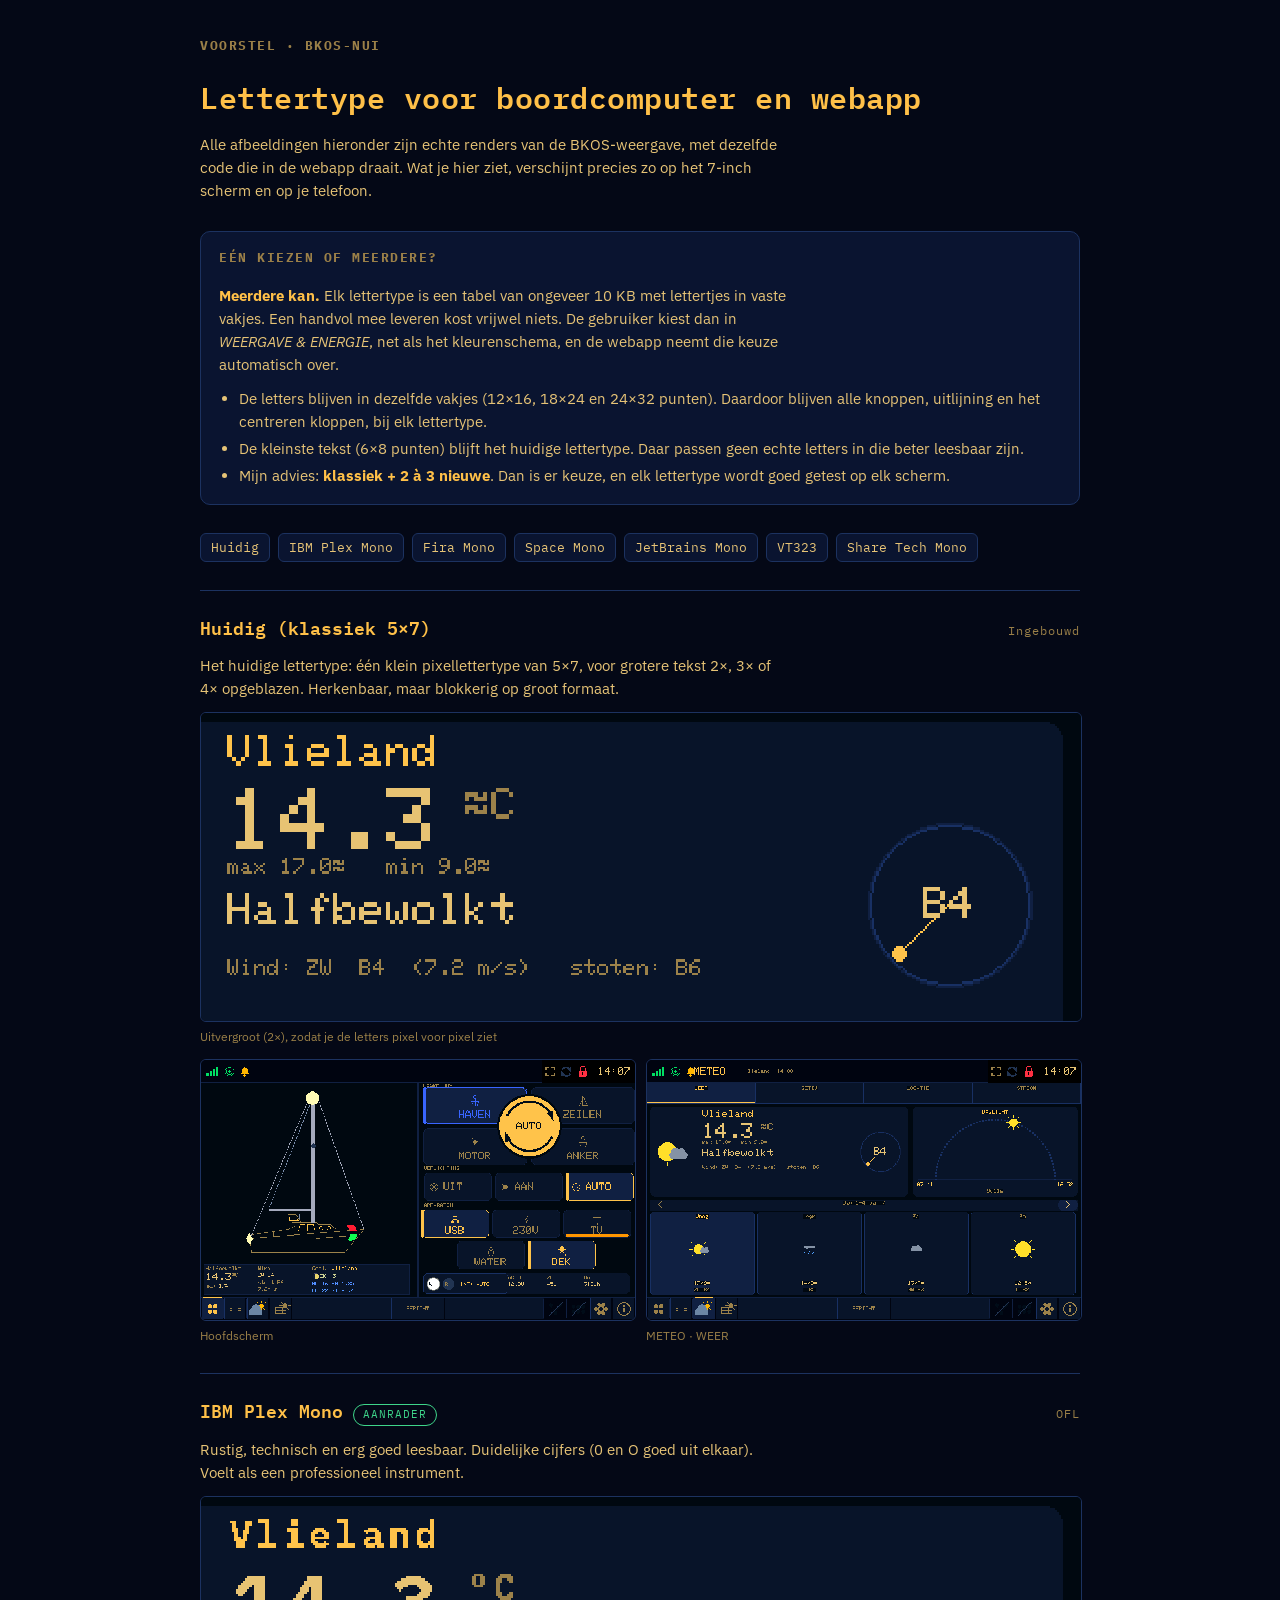
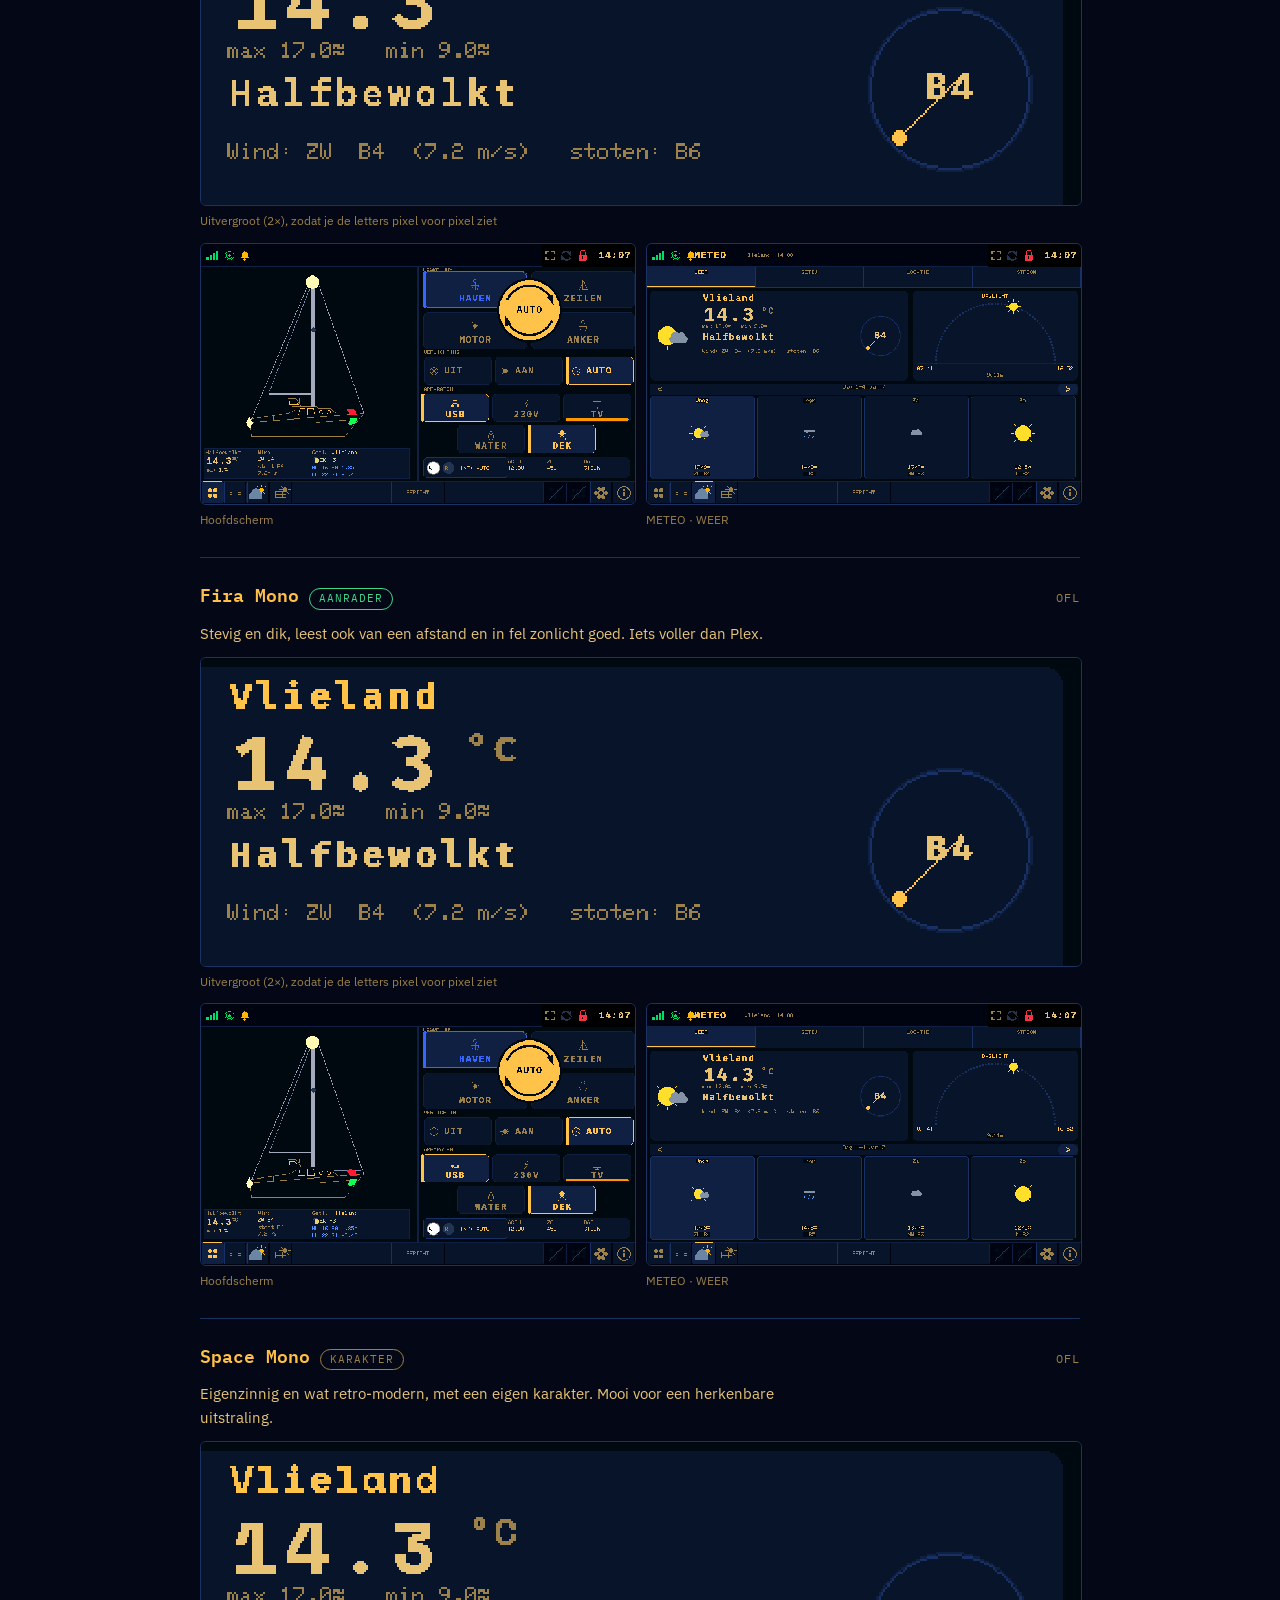
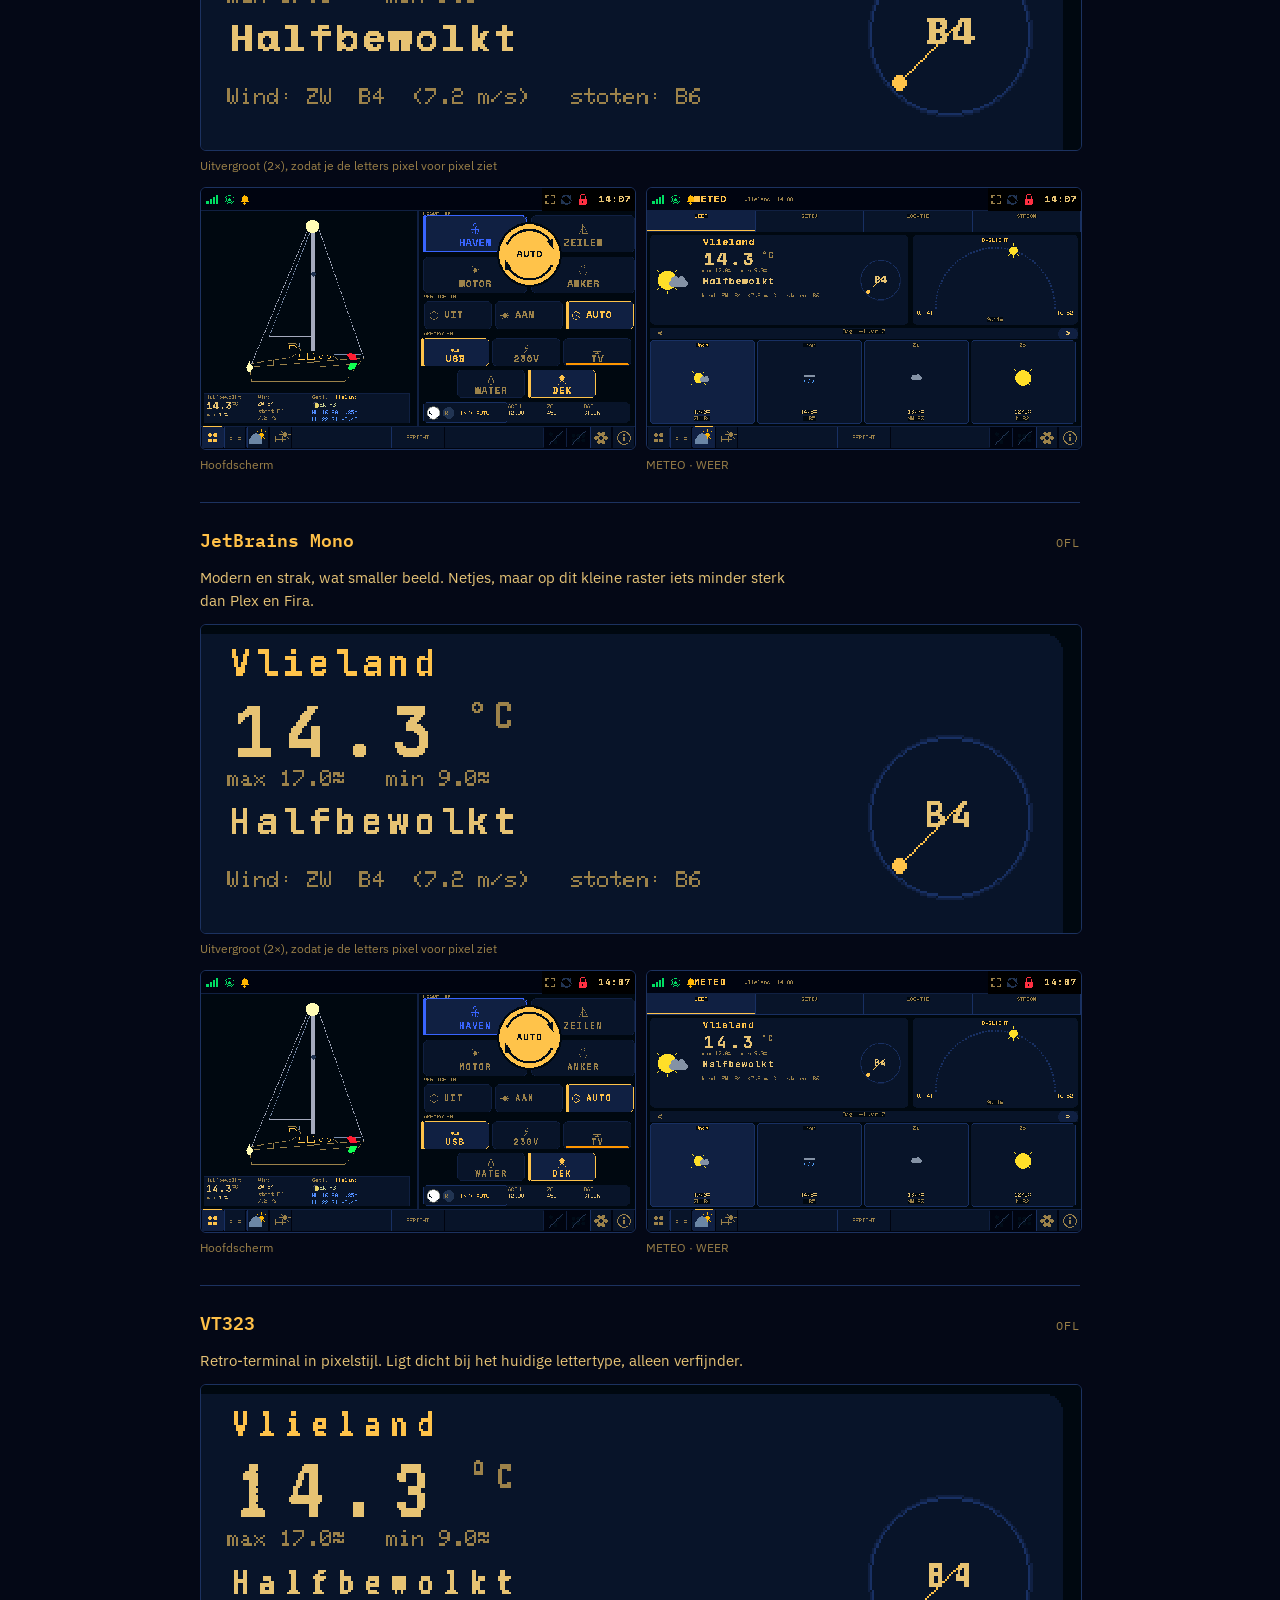
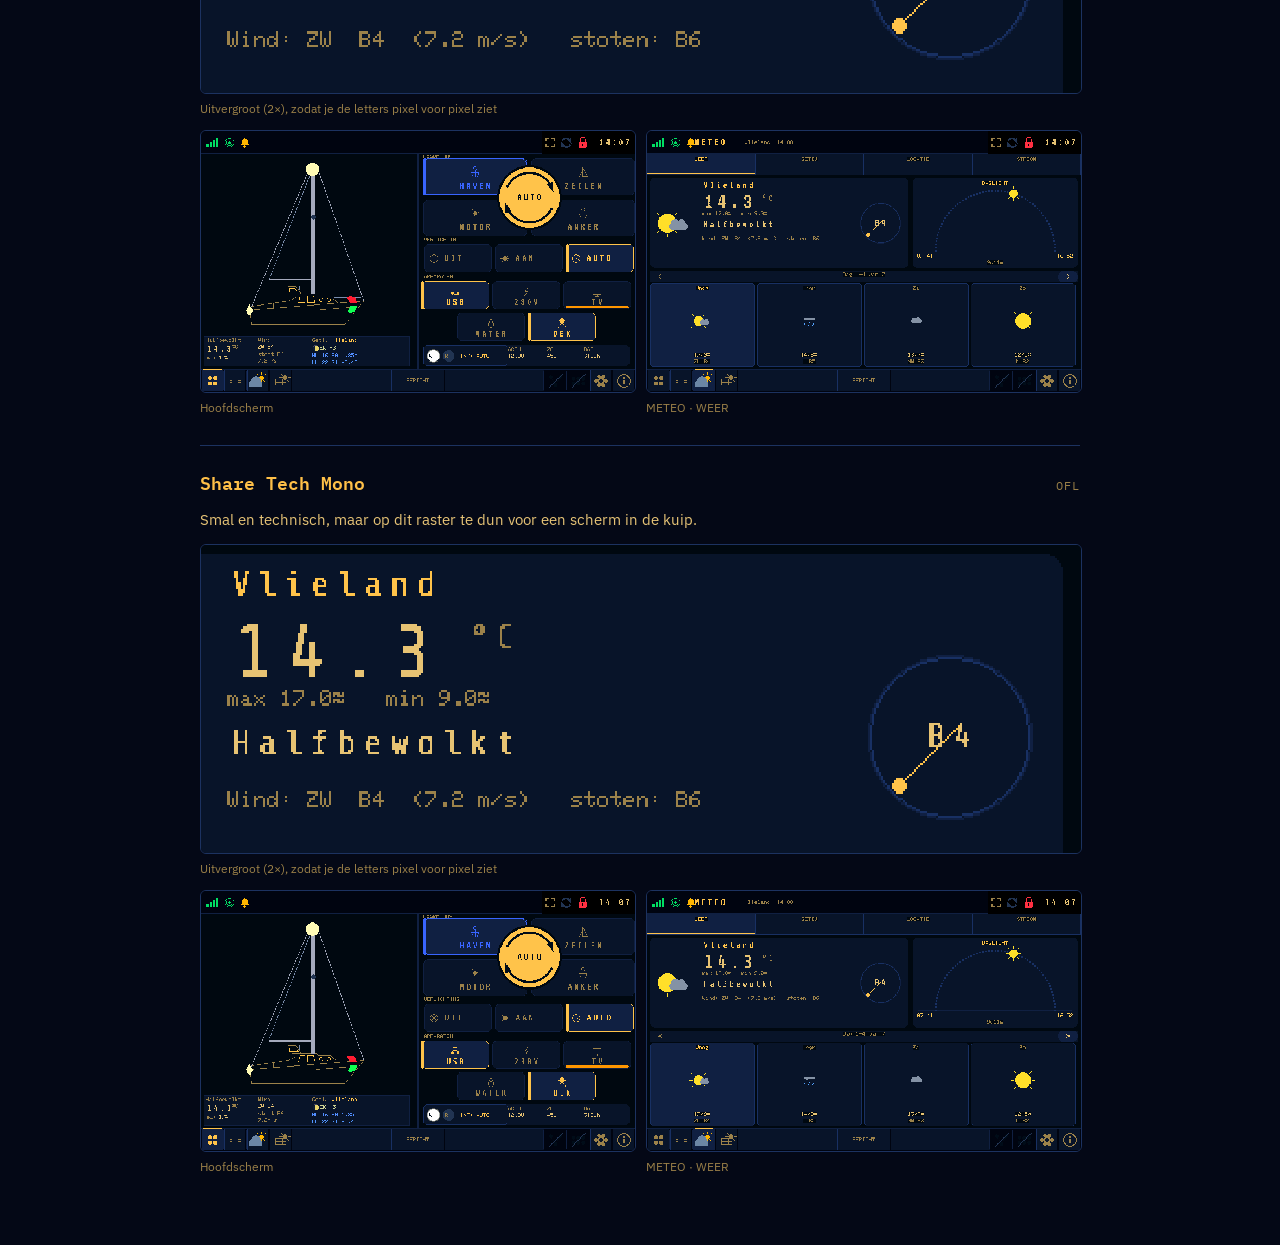
==== bkos-lettertypen/index.html @ 166675f1 "BKOS lettertypen: voorbeeldpagina lettertype-voorstel Co-Authored-By: Claude Opus 5.5 <noreply@anthr" ====
<!doctype html>
<html lang="nl"><head><meta charset="utf-8"><meta name="viewport" content="width=device-width,initial-scale=1,viewport-fit=cover">
<title>BKOS Lettertypen</title>
<meta name="claude:viewport-fit-sides" content="cover">
<link rel="preconnect" href="https://fonts.googleapis.com">
<link rel="stylesheet" href="https://fonts.googleapis.com/css2?family=IBM+Plex+Mono:wght@500;600&family=IBM+Plex+Sans:wght@400;600&display=swap">
<style>
/* Opzet: één kolom zoals een logboek; per lettertype een kaart met zoom + twee echte schermen. Bewust donker: het onderwerp is een kuipscherm. */
:root{--zee:#040816;--paneel:#0a1430;--rand:#1c3260;--amber:#ffc048;--tekst:#e6c376;--dim:#9b8048;--groen:#3ed58a;
--disp:"IBM Plex Mono",ui-monospace,Menlo,monospace;--body:"IBM Plex Sans",system-ui,sans-serif;color-scheme:dark}
body{background:var(--zee);color:var(--tekst);font-family:var(--body);font-size:15px;line-height:1.55;
padding-left:max(16px,env(safe-area-inset-left,0px));padding-right:max(16px,env(safe-area-inset-right,0px));padding-block:28px 60px}
main{max-width:880px;margin:0 auto;display:flex;flex-direction:column;gap:28px}
h1{font-family:var(--disp);font-weight:600;color:var(--amber);font-size:1.9rem;margin:0;letter-spacing:.5px;text-wrap:balance}
h2{font-family:var(--disp);font-weight:600;color:var(--amber);font-size:1.15rem;margin:0}
h3{font-family:var(--disp);font-size:.8rem;text-transform:uppercase;letter-spacing:1.5px;color:var(--dim);margin:0 0 6px}
p{margin:0;max-width:65ch}
.intro{display:flex;flex-direction:column;gap:12px}
.antwoord{background:var(--paneel);border:1px solid var(--rand);border-radius:10px;padding:16px 18px;display:flex;flex-direction:column;gap:10px}
.antwoord strong{color:var(--amber)}
ul{margin:0;padding-left:20px;display:flex;flex-direction:column;gap:4px}
.font{border-top:1px solid var(--rand);padding-top:22px;display:flex;flex-direction:column;gap:12px}
.font header{display:flex;align-items:baseline;gap:10px;flex-wrap:wrap}
.lic{font-family:var(--disp);font-size:.72rem;color:var(--dim);letter-spacing:1px;margin-left:auto}
.tag{font-family:var(--disp);font-size:.7rem;text-transform:uppercase;letter-spacing:1px;border:1px solid var(--dim);color:var(--dim);border-radius:999px;padding:1px 9px}
.tag.good{border-color:var(--groen);color:var(--groen)}
figure{margin:0;display:flex;flex-direction:column;gap:5px;min-width:0}
figcaption{font-size:.78rem;color:var(--dim)}
img{display:block;width:100%;height:auto;border-radius:6px;border:1px solid var(--rand);image-rendering:pixelated}
.duo{display:grid;grid-template-columns:1fr 1fr;gap:12px}
@media (max-width:640px){.duo{grid-template-columns:1fr}}
nav{display:flex;flex-wrap:wrap;gap:8px}
nav a{font-family:var(--disp);font-size:.8rem;color:var(--tekst);text-decoration:none;border:1px solid var(--rand);border-radius:6px;padding:4px 10px;background:var(--paneel)}
nav a:focus-visible,nav a:hover{border-color:var(--amber);color:var(--amber)}
</style>
</head><body><main>
  <div class="intro">
    <h3>Voorstel · BKOS-NUI</h3>
    <h1>Lettertype voor boordcomputer en webapp</h1>
    <p>Alle afbeeldingen hieronder zijn echte renders van de BKOS-weergave, met dezelfde code die in de webapp draait. Wat je hier ziet, verschijnt precies zo op het 7-inch scherm en op je telefoon.</p>
  </div>
  <div class="antwoord">
    <h3>Eén kiezen of meerdere?</h3>
    <p><strong>Meerdere kan.</strong> Elk lettertype is een tabel van ongeveer 10 KB met lettertjes in vaste vakjes. Een handvol mee leveren kost vrijwel niets. De gebruiker kiest dan in <em>WEERGAVE &amp; ENERGIE</em>, net als het kleurenschema, en de webapp neemt die keuze automatisch over.</p>
    <ul>
      <li>De letters blijven in dezelfde vakjes (12×16, 18×24 en 24×32 punten). Daardoor blijven alle knoppen, uitlijning en het centreren kloppen, bij elk lettertype.</li>
      <li>De kleinste tekst (6×8 punten) blijft het huidige lettertype. Daar passen geen echte letters in die beter leesbaar zijn.</li>
      <li>Mijn advies: <strong>klassiek + 2 à 3 nieuwe</strong>. Dan is er keuze, en elk lettertype wordt goed getest op elk scherm.</li>
    </ul>
  </div>
  <nav aria-label="Lettertypen"><a href="#huidig">Huidig</a><a href="#plex">IBM Plex Mono</a><a href="#fira">Fira Mono</a><a href="#space">Space Mono</a><a href="#jetbrains">JetBrains Mono</a><a href="#vt323">VT323</a><a href="#sharetech">Share Tech Mono</a></nav>
<section class="font" id="huidig">
  <header><h2>Huidig (klassiek 5×7)</h2><span class="lic">Ingebouwd</span></header>
  <p>Het huidige lettertype: één klein pixellettertype van 5×7, voor grotere tekst 2×, 3× of 4× opgeblazen. Herkenbaar, maar blokkerig op groot formaat.</p>
  <figure class="zoom"><img src="[data-uri]" alt="Uitvergroot: weerkaart in Huidig (klassiek 5×7)"><figcaption>Uitvergroot (2×), zodat je de letters pixel voor pixel ziet</figcaption></figure>
  <div class="duo">
    <figure><img src="[data-uri]" alt="Hoofdscherm in Huidig (klassiek 5×7)"><figcaption>Hoofdscherm</figcaption></figure>
    <figure><img src="[data-uri]" alt="METEO in Huidig (klassiek 5×7)"><figcaption>METEO · WEER</figcaption></figure>
  </div>
</section>
<section class="font" id="plex">
  <header><h2>IBM Plex Mono</h2><span class="tag good">aanrader</span><span class="lic">OFL</span></header>
  <p>Rustig, technisch en erg goed leesbaar. Duidelijke cijfers (0 en O goed uit elkaar). Voelt als een professioneel instrument.</p>
  <figure class="zoom"><img src="[data-uri]" alt="Uitvergroot: weerkaart in IBM Plex Mono"><figcaption>Uitvergroot (2×), zodat je de letters pixel voor pixel ziet</figcaption></figure>
  <div class="duo">
    <figure><img src="[data-uri]" alt="Hoofdscherm in IBM Plex Mono"><figcaption>Hoofdscherm</figcaption></figure>
    <figure><img src="[data-uri]" alt="METEO in IBM Plex Mono"><figcaption>METEO · WEER</figcaption></figure>
  </div>
</section>
<section class="font" id="fira">
  <header><h2>Fira Mono</h2><span class="tag good">aanrader</span><span class="lic">OFL</span></header>
  <p>Stevig en dik, leest ook van een afstand en in fel zonlicht goed. Iets voller dan Plex.</p>
  <figure class="zoom"><img src="[data-uri]" alt="Uitvergroot: weerkaart in Fira Mono"><figcaption>Uitvergroot (2×), zodat je de letters pixel voor pixel ziet</figcaption></figure>
  <div class="duo">
    <figure><img src="[data-uri]" alt="Hoofdscherm in Fira Mono"><figcaption>Hoofdscherm</figcaption></figure>
    <figure><img src="[data-uri]" alt="METEO in Fira Mono"><figcaption>METEO · WEER</figcaption></figure>
  </div>
</section>
<section class="font" id="space">
  <header><h2>Space Mono</h2><span class="tag">karakter</span><span class="lic">OFL</span></header>
  <p>Eigenzinnig en wat retro-modern, met een eigen karakter. Mooi voor een herkenbare uitstraling.</p>
  <figure class="zoom"><img src="[data-uri]" alt="Uitvergroot: weerkaart in Space Mono"><figcaption>Uitvergroot (2×), zodat je de letters pixel voor pixel ziet</figcaption></figure>
  <div class="duo">
    <figure><img src="[data-uri]" alt="Hoofdscherm in Space Mono"><figcaption>Hoofdscherm</figcaption></figure>
    <figure><img src="[data-uri]" alt="METEO in Space Mono"><figcaption>METEO · WEER</figcaption></figure>
  </div>
</section>
<section class="font" id="jetbrains">
  <header><h2>JetBrains Mono</h2><span class="lic">OFL</span></header>
  <p>Modern en strak, wat smaller beeld. Netjes, maar op dit kleine raster iets minder sterk dan Plex en Fira.</p>
  <figure class="zoom"><img src="[data-uri]" alt="Uitvergroot: weerkaart in JetBrains Mono"><figcaption>Uitvergroot (2×), zodat je de letters pixel voor pixel ziet</figcaption></figure>
  <div class="duo">
    <figure><img src="[data-uri]" alt="Hoofdscherm in JetBrains Mono"><figcaption>Hoofdscherm</figcaption></figure>
    <figure><img src="[data-uri]" alt="METEO in JetBrains Mono"><figcaption>METEO · WEER</figcaption></figure>
  </div>
</section>
<section class="font" id="vt323">
  <header><h2>VT323</h2><span class="lic">OFL</span></header>
  <p>Retro-terminal in pixelstijl. Ligt dicht bij het huidige lettertype, alleen verfijnder.</p>
  <figure class="zoom"><img src="[data-uri]" alt="Uitvergroot: weerkaart in VT323"><figcaption>Uitvergroot (2×), zodat je de letters pixel voor pixel ziet</figcaption></figure>
  <div class="duo">
    <figure><img src="[data-uri]" alt="Hoofdscherm in VT323"><figcaption>Hoofdscherm</figcaption></figure>
    <figure><img src="[data-uri]" alt="METEO in VT323"><figcaption>METEO · WEER</figcaption></figure>
  </div>
</section>
<section class="font" id="sharetech">
  <header><h2>Share Tech Mono</h2><span class="lic">OFL</span></header>
  <p>Smal en technisch, maar op dit raster te dun voor een scherm in de kuip.</p>
  <figure class="zoom"><img src="[data-uri]" alt="Uitvergroot: weerkaart in Share Tech Mono"><figcaption>Uitvergroot (2×), zodat je de letters pixel voor pixel ziet</figcaption></figure>
  <div class="duo">
    <figure><img src="[data-uri]" alt="Hoofdscherm in Share Tech Mono"><figcaption>Hoofdscherm</figcaption></figure>
    <figure><img src="[data-uri]" alt="METEO in Share Tech Mono"><figcaption>METEO · WEER</figcaption></figure>
  </div>
</section>

</main>
</body></html>
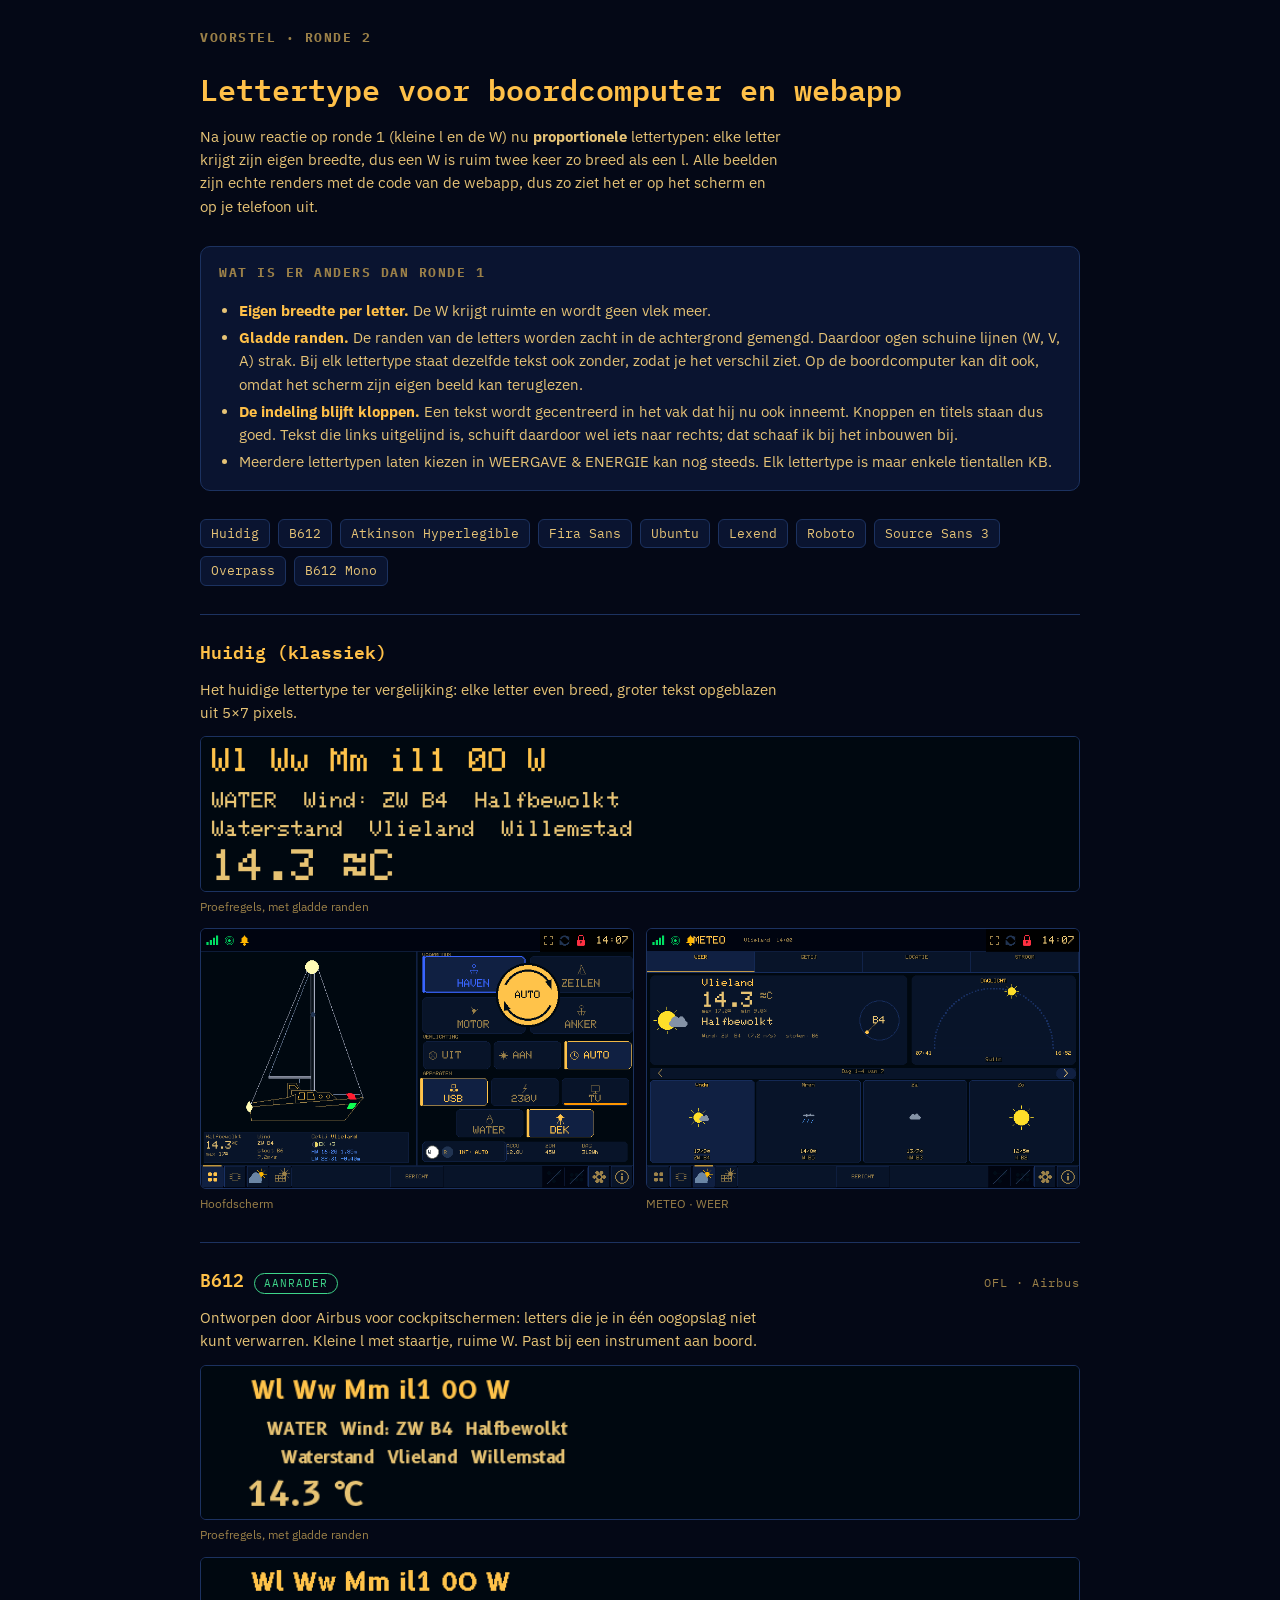
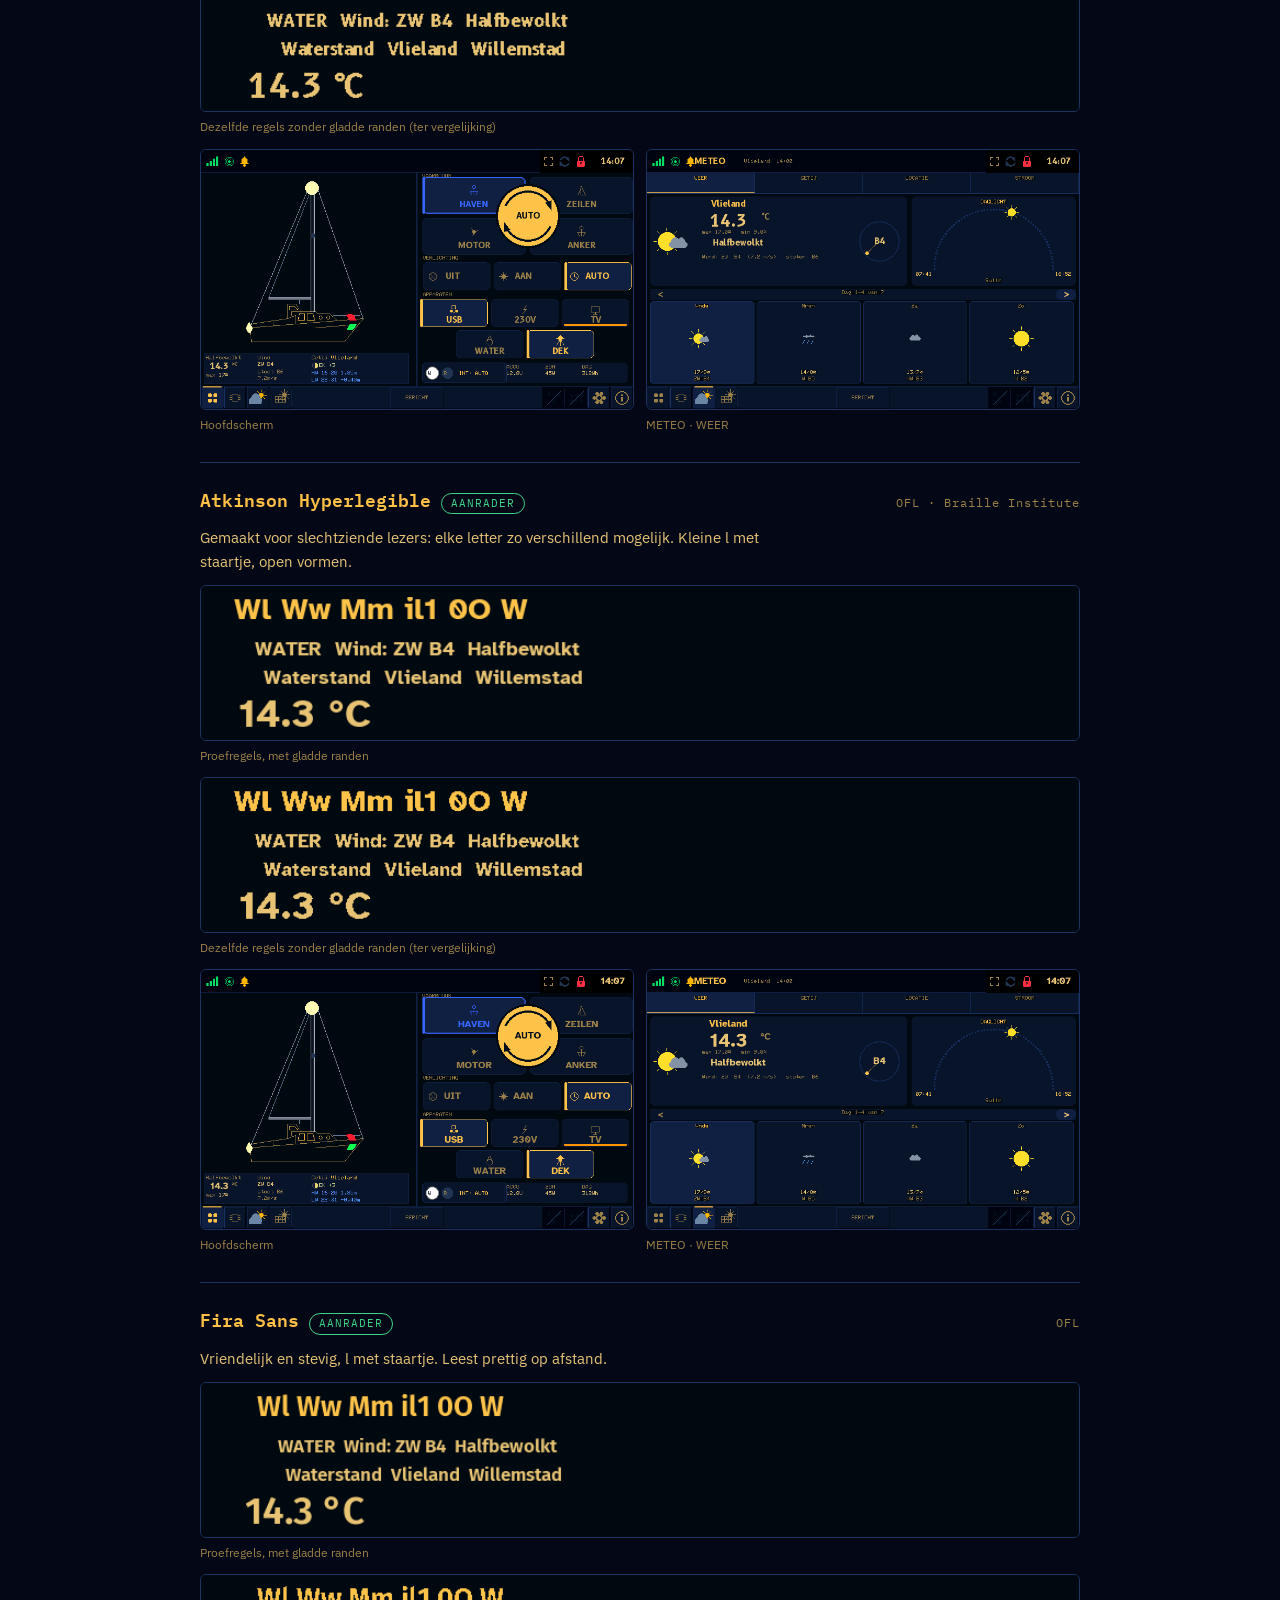
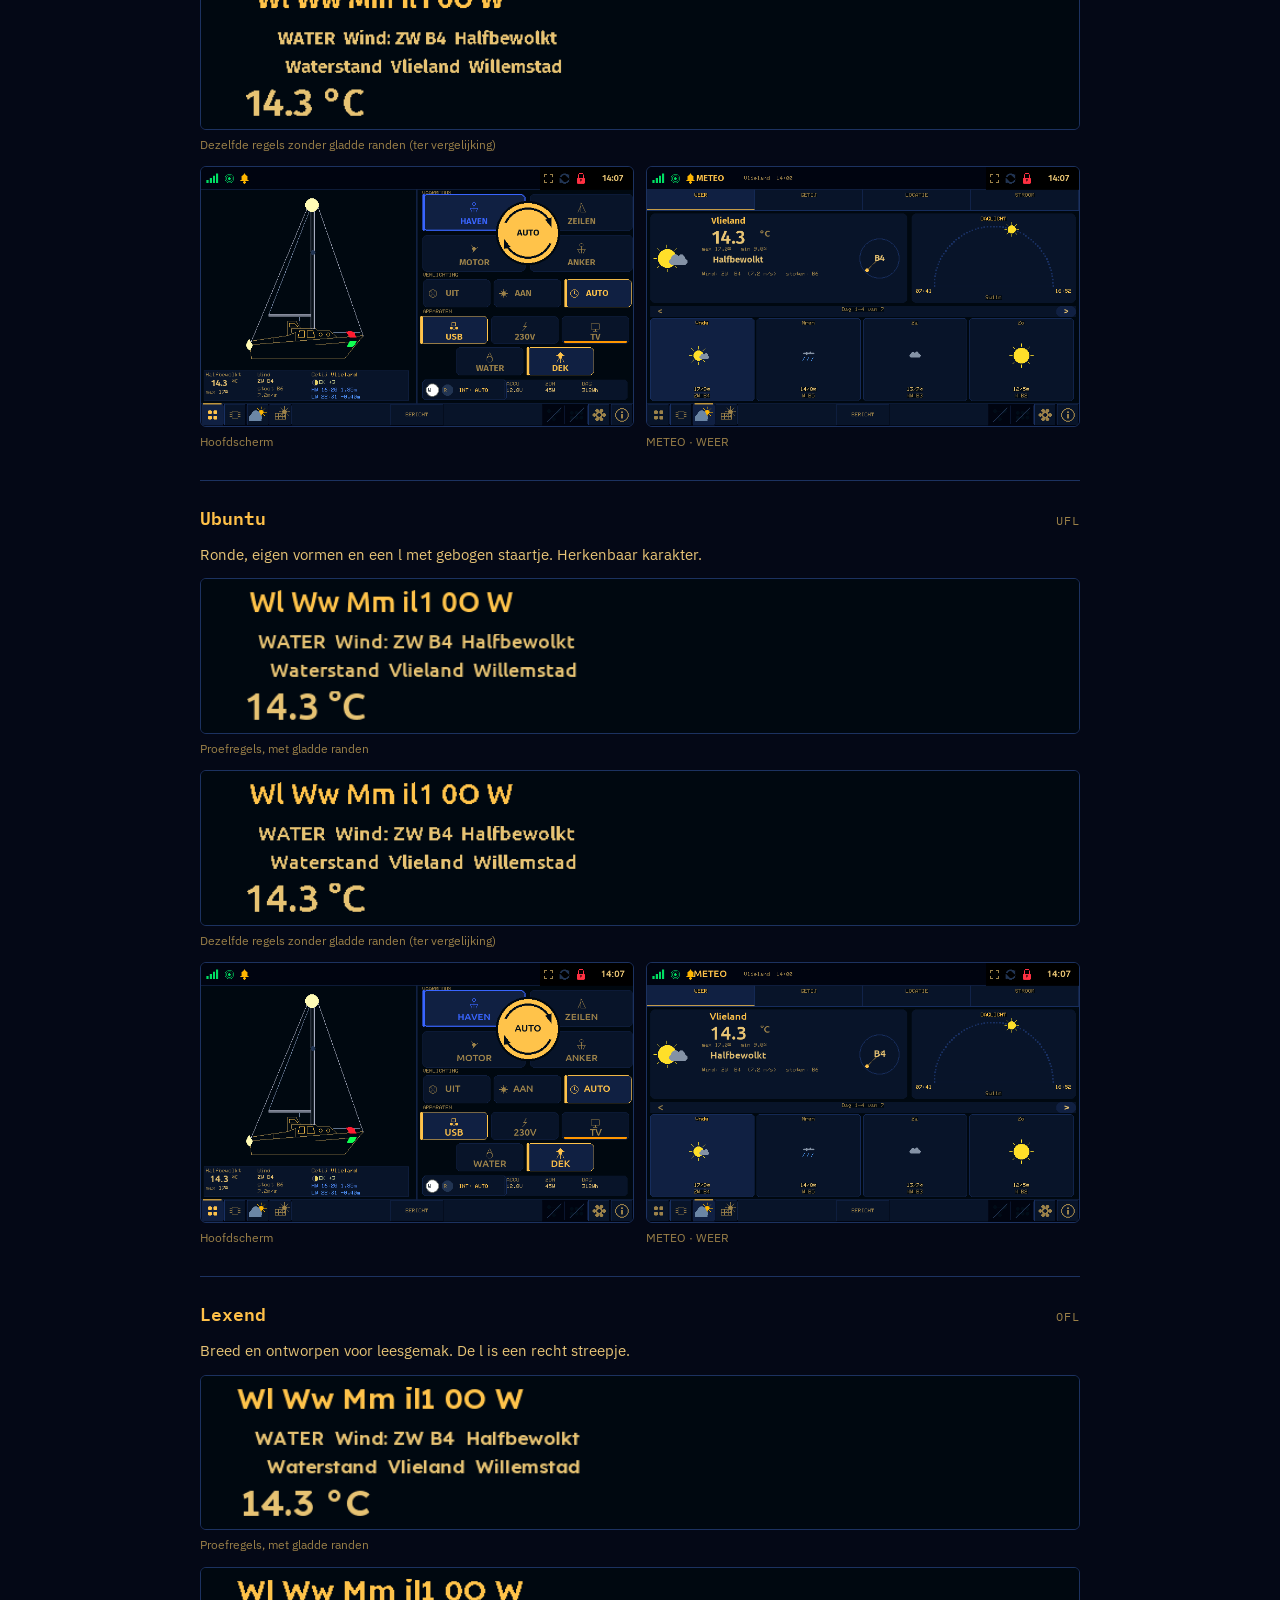
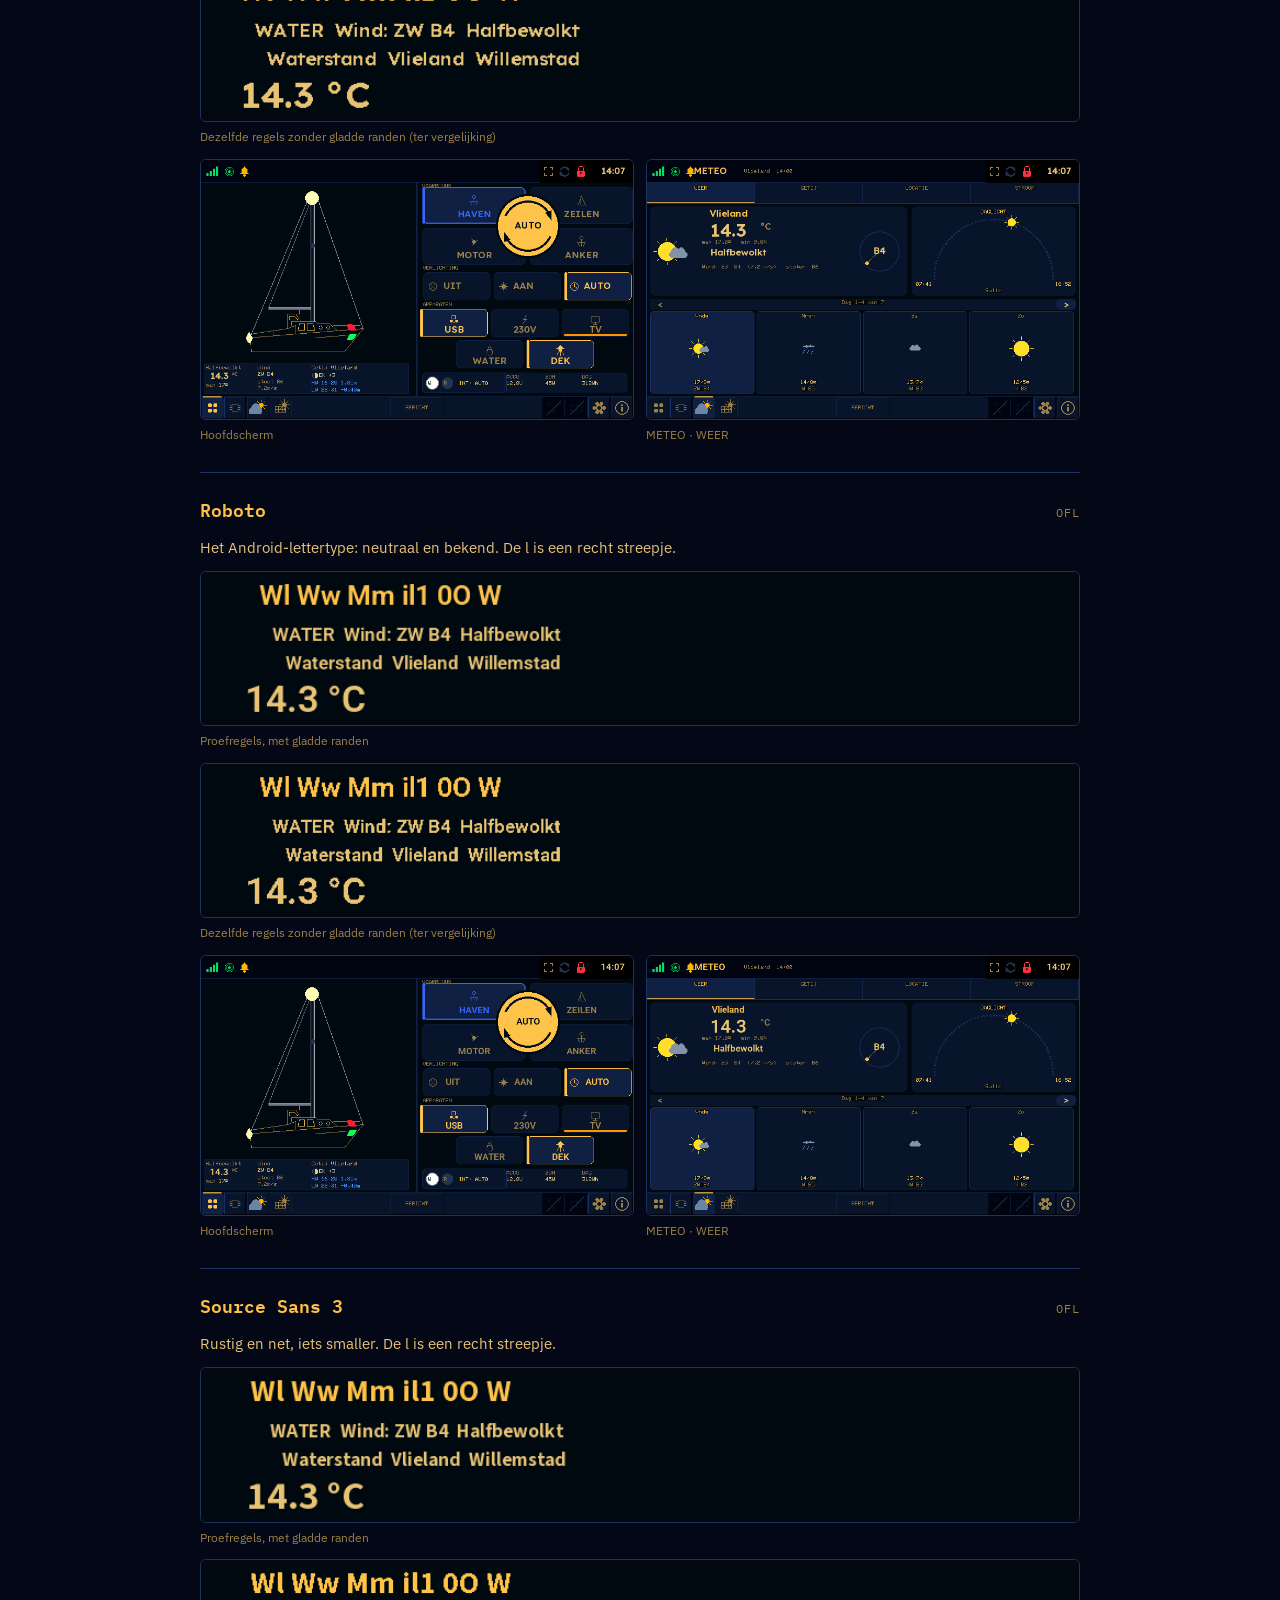
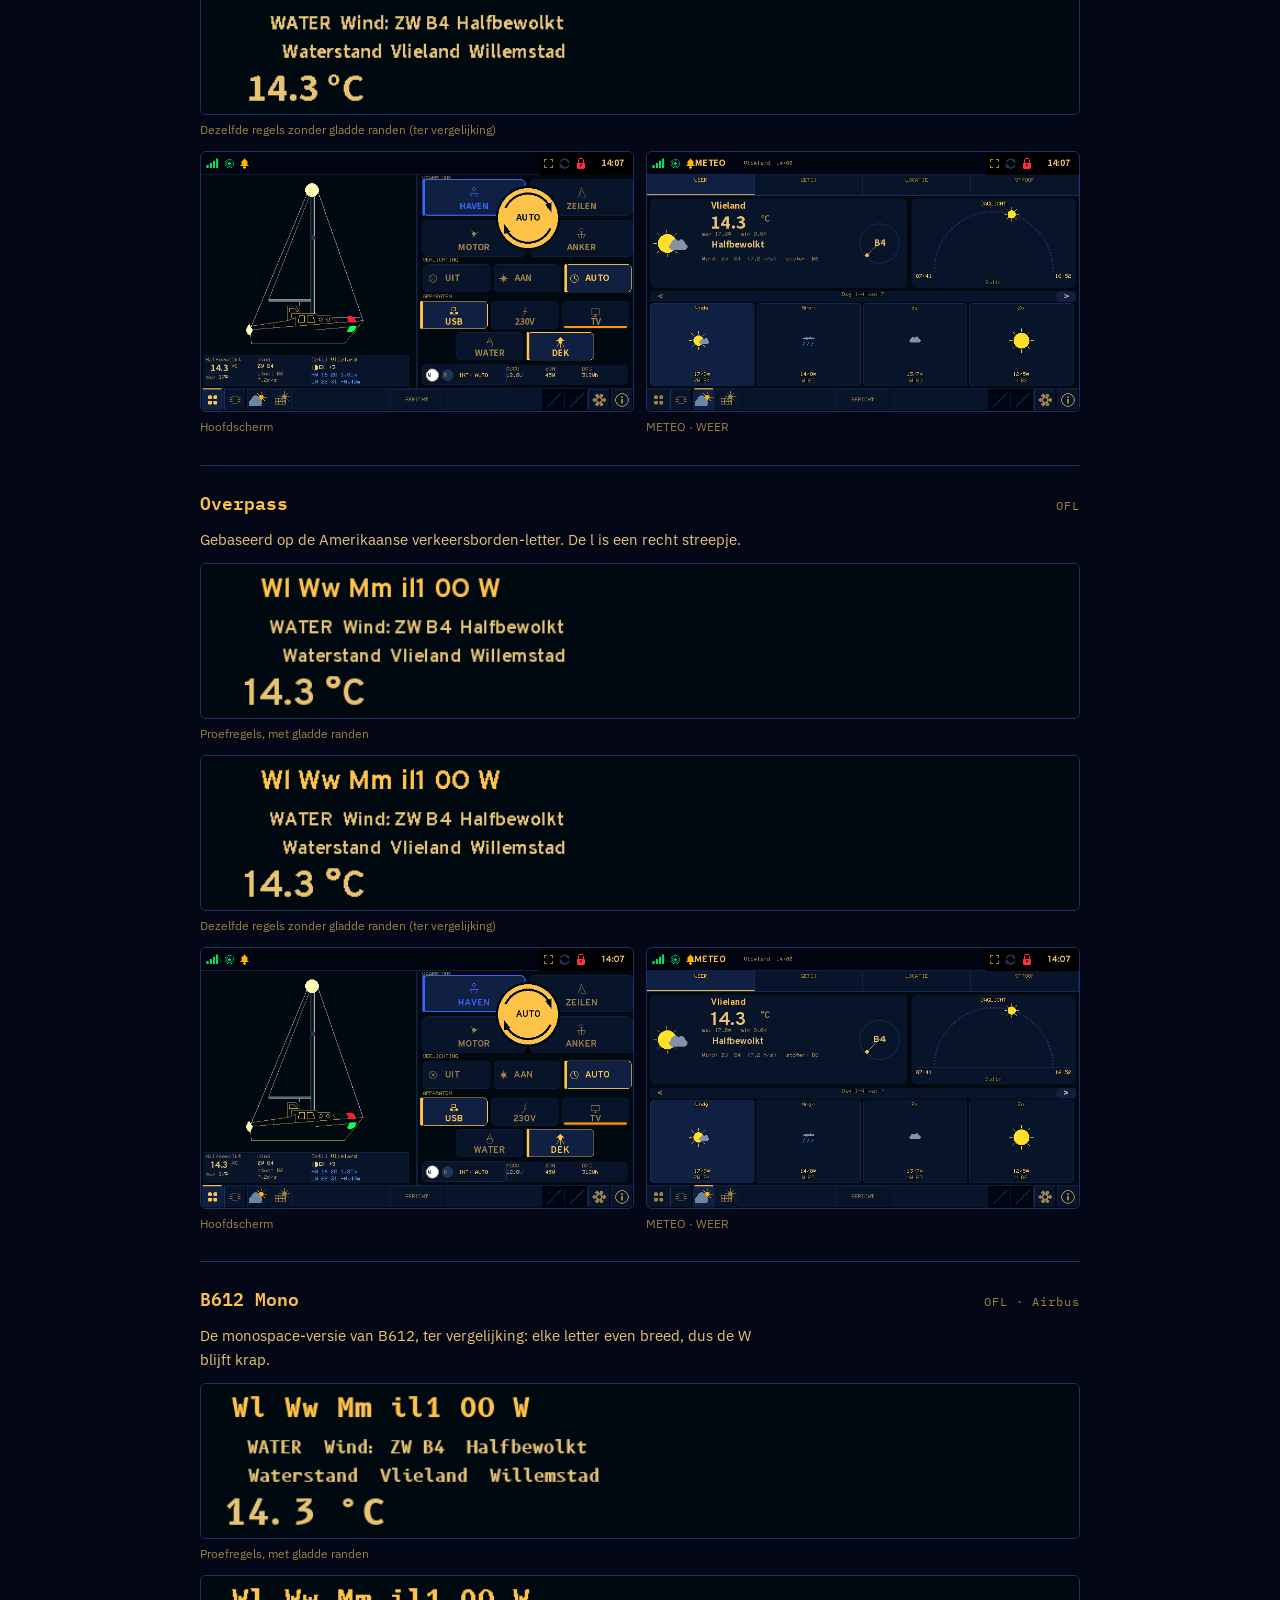
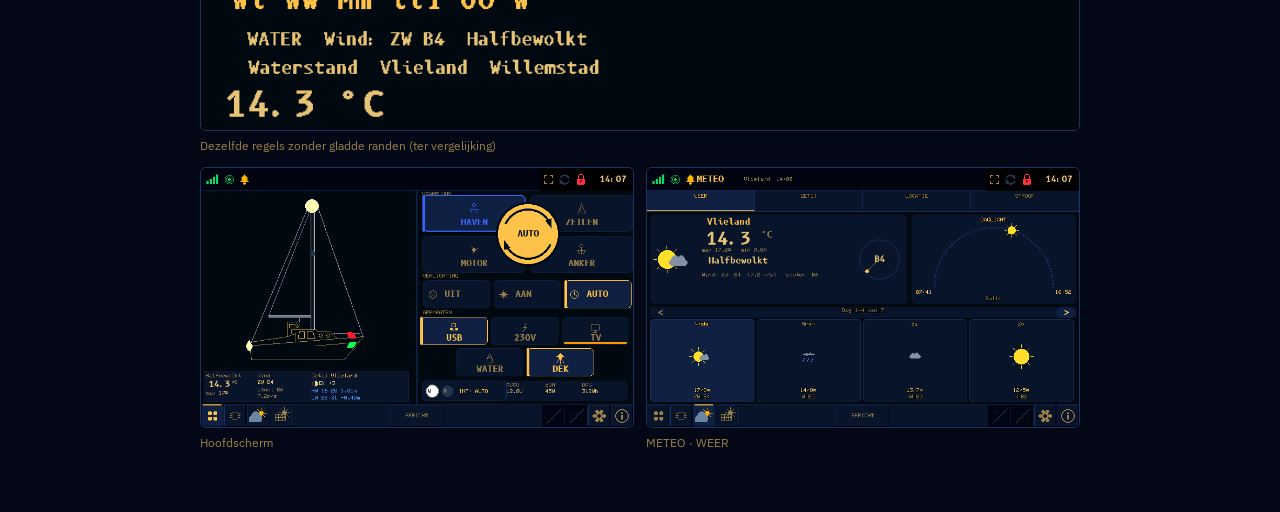
==== commit 9c0e306e: "BKOS lettertypen ronde 2: proportionele lettertypen met gladde randen Co-Authored-By: Claude Opus 5." ====
--- a/bkos-lettertypen/index.html
+++ b/bkos-lettertypen/index.html
@@ -1,115 +1,140 @@
 <!doctype html>
 <html lang="nl"><head><meta charset="utf-8"><meta name="viewport" content="width=device-width,initial-scale=1,viewport-fit=cover">
 <title>BKOS Lettertypen</title>
-<meta name="claude:viewport-fit-sides" content="cover">
-<link rel="preconnect" href="https://fonts.googleapis.com">
 <link rel="stylesheet" href="https://fonts.googleapis.com/css2?family=IBM+Plex+Mono:wght@500;600&family=IBM+Plex+Sans:wght@400;600&display=swap">
 <style>
-/* Opzet: één kolom zoals een logboek; per lettertype een kaart met zoom + twee echte schermen. Bewust donker: het onderwerp is een kuipscherm. */
 :root{--zee:#040816;--paneel:#0a1430;--rand:#1c3260;--amber:#ffc048;--tekst:#e6c376;--dim:#9b8048;--groen:#3ed58a;
 --disp:"IBM Plex Mono",ui-monospace,Menlo,monospace;--body:"IBM Plex Sans",system-ui,sans-serif;color-scheme:dark}
-body{background:var(--zee);color:var(--tekst);font-family:var(--body);font-size:15px;line-height:1.55;
+*{box-sizing:border-box}
+body{margin:0;background:var(--zee);color:var(--tekst);font-family:var(--body);font-size:15px;line-height:1.55;
 padding-left:max(16px,env(safe-area-inset-left,0px));padding-right:max(16px,env(safe-area-inset-right,0px));padding-block:28px 60px}
 main{max-width:880px;margin:0 auto;display:flex;flex-direction:column;gap:28px}
-h1{font-family:var(--disp);font-weight:600;color:var(--amber);font-size:1.9rem;margin:0;letter-spacing:.5px;text-wrap:balance}
+h1{font-family:var(--disp);font-weight:600;color:var(--amber);font-size:1.9rem;margin:0;text-wrap:balance}
 h2{font-family:var(--disp);font-weight:600;color:var(--amber);font-size:1.15rem;margin:0}
 h3{font-family:var(--disp);font-size:.8rem;text-transform:uppercase;letter-spacing:1.5px;color:var(--dim);margin:0 0 6px}
 p{margin:0;max-width:65ch}
 .intro{display:flex;flex-direction:column;gap:12px}
-.antwoord{background:var(--paneel);border:1px solid var(--rand);border-radius:10px;padding:16px 18px;display:flex;flex-direction:column;gap:10px}
-.antwoord strong{color:var(--amber)}
+.blok{background:var(--paneel);border:1px solid var(--rand);border-radius:10px;padding:16px 18px;display:flex;flex-direction:column;gap:10px}
+.blok strong{color:var(--amber)}
 ul{margin:0;padding-left:20px;display:flex;flex-direction:column;gap:4px}
 .font{border-top:1px solid var(--rand);padding-top:22px;display:flex;flex-direction:column;gap:12px}
 .font header{display:flex;align-items:baseline;gap:10px;flex-wrap:wrap}
 .lic{font-family:var(--disp);font-size:.72rem;color:var(--dim);letter-spacing:1px;margin-left:auto}
-.tag{font-family:var(--disp);font-size:.7rem;text-transform:uppercase;letter-spacing:1px;border:1px solid var(--dim);color:var(--dim);border-radius:999px;padding:1px 9px}
-.tag.good{border-color:var(--groen);color:var(--groen)}
+.tag{font-family:var(--disp);font-size:.7rem;text-transform:uppercase;letter-spacing:1px;border-radius:999px;padding:1px 9px}
+.tag.good{border:1px solid var(--groen);color:var(--groen)}
 figure{margin:0;display:flex;flex-direction:column;gap:5px;min-width:0}
 figcaption{font-size:.78rem;color:var(--dim)}
-img{display:block;width:100%;height:auto;border-radius:6px;border:1px solid var(--rand);image-rendering:pixelated}
+img{display:block;width:100%;height:auto;border-radius:6px;border:1px solid var(--rand)}
 .duo{display:grid;grid-template-columns:1fr 1fr;gap:12px}
 @media (max-width:640px){.duo{grid-template-columns:1fr}}
 nav{display:flex;flex-wrap:wrap;gap:8px}
 nav a{font-family:var(--disp);font-size:.8rem;color:var(--tekst);text-decoration:none;border:1px solid var(--rand);border-radius:6px;padding:4px 10px;background:var(--paneel)}
 nav a:focus-visible,nav a:hover{border-color:var(--amber);color:var(--amber)}
-</style>
-</head><body><main>
+</style></head><body>
+<main>
   <div class="intro">
-    <h3>Voorstel · BKOS-NUI</h3>
+    <h3>Voorstel · ronde 2</h3>
     <h1>Lettertype voor boordcomputer en webapp</h1>
-    <p>Alle afbeeldingen hieronder zijn echte renders van de BKOS-weergave, met dezelfde code die in de webapp draait. Wat je hier ziet, verschijnt precies zo op het 7-inch scherm en op je telefoon.</p>
+    <p>Na jouw reactie op ronde 1 (kleine l en de W) nu <strong>proportionele</strong> lettertypen: elke letter krijgt zijn eigen breedte, dus een W is ruim twee keer zo breed als een l. Alle beelden zijn echte renders met de code van de webapp, dus zo ziet het er op het scherm en op je telefoon uit.</p>
   </div>
-  <div class="antwoord">
-    <h3>Eén kiezen of meerdere?</h3>
-    <p><strong>Meerdere kan.</strong> Elk lettertype is een tabel van ongeveer 10 KB met lettertjes in vaste vakjes. Een handvol mee leveren kost vrijwel niets. De gebruiker kiest dan in <em>WEERGAVE &amp; ENERGIE</em>, net als het kleurenschema, en de webapp neemt die keuze automatisch over.</p>
+  <div class="blok">
+    <h3>Wat is er anders dan ronde 1</h3>
     <ul>
-      <li>De letters blijven in dezelfde vakjes (12×16, 18×24 en 24×32 punten). Daardoor blijven alle knoppen, uitlijning en het centreren kloppen, bij elk lettertype.</li>
-      <li>De kleinste tekst (6×8 punten) blijft het huidige lettertype. Daar passen geen echte letters in die beter leesbaar zijn.</li>
-      <li>Mijn advies: <strong>klassiek + 2 à 3 nieuwe</strong>. Dan is er keuze, en elk lettertype wordt goed getest op elk scherm.</li>
+      <li><strong>Eigen breedte per letter.</strong> De W krijgt ruimte en wordt geen vlek meer.</li>
+      <li><strong>Gladde randen.</strong> De randen van de letters worden zacht in de achtergrond gemengd. Daardoor ogen schuine lijnen (W, V, A) strak. Bij elk lettertype staat dezelfde tekst ook zonder, zodat je het verschil ziet. Op de boordcomputer kan dit ook, omdat het scherm zijn eigen beeld kan teruglezen.</li>
+      <li><strong>De indeling blijft kloppen.</strong> Een tekst wordt gecentreerd in het vak dat hij nu ook inneemt. Knoppen en titels staan dus goed. Tekst die links uitgelijnd is, schuift daardoor wel iets naar rechts; dat schaaf ik bij het inbouwen bij.</li>
+      <li>Meerdere lettertypen laten kiezen in WEERGAVE &amp; ENERGIE kan nog steeds. Elk lettertype is maar enkele tientallen KB.</li>
     </ul>
   </div>
-  <nav aria-label="Lettertypen"><a href="#huidig">Huidig</a><a href="#plex">IBM Plex Mono</a><a href="#fira">Fira Mono</a><a href="#space">Space Mono</a><a href="#jetbrains">JetBrains Mono</a><a href="#vt323">VT323</a><a href="#sharetech">Share Tech Mono</a></nav>
+  <nav aria-label="Lettertypen"><a href="#huidig">Huidig</a><a href="#b612">B612</a><a href="#atkinson">Atkinson Hyperlegible</a><a href="#firasans">Fira Sans</a><a href="#ubuntu">Ubuntu</a><a href="#lexend">Lexend</a><a href="#roboto">Roboto</a><a href="#source">Source Sans 3</a><a href="#overpass">Overpass</a><a href="#b612mono">B612 Mono</a></nav>
 <section class="font" id="huidig">
-  <header><h2>Huidig (klassiek 5×7)</h2><span class="lic">Ingebouwd</span></header>
-  <p>Het huidige lettertype: één klein pixellettertype van 5×7, voor grotere tekst 2×, 3× of 4× opgeblazen. Herkenbaar, maar blokkerig op groot formaat.</p>
-  <figure class="zoom"><img src="[data-uri]" alt="Uitvergroot: weerkaart in Huidig (klassiek 5×7)"><figcaption>Uitvergroot (2×), zodat je de letters pixel voor pixel ziet</figcaption></figure>
+  <header><h2>Huidig (klassiek)</h2><span class="lic"></span></header>
+  <p>Het huidige lettertype ter vergelijking: elke letter even breed, groter tekst opgeblazen uit 5×7 pixels.</p>
+  <figure><img src="[data-uri]" alt="Proefregels in Huidig (klassiek)"><figcaption>Proefregels, met gladde randen</figcaption></figure>
   <div class="duo">
-    <figure><img src="[data-uri]" alt="Hoofdscherm in Huidig (klassiek 5×7)"><figcaption>Hoofdscherm</figcaption></figure>
-    <figure><img src="[data-uri]" alt="METEO in Huidig (klassiek 5×7)"><figcaption>METEO · WEER</figcaption></figure>
+    <figure><img src="[data-uri]" alt="Hoofdscherm in Huidig (klassiek)"><figcaption>Hoofdscherm</figcaption></figure>
+    <figure><img src="[data-uri]" alt="METEO in Huidig (klassiek)"><figcaption>METEO · WEER</figcaption></figure>
   </div>
 </section>
-<section class="font" id="plex">
-  <header><h2>IBM Plex Mono</h2><span class="tag good">aanrader</span><span class="lic">OFL</span></header>
-  <p>Rustig, technisch en erg goed leesbaar. Duidelijke cijfers (0 en O goed uit elkaar). Voelt als een professioneel instrument.</p>
-  <figure class="zoom"><img src="[data-uri]" alt="Uitvergroot: weerkaart in IBM Plex Mono"><figcaption>Uitvergroot (2×), zodat je de letters pixel voor pixel ziet</figcaption></figure>
+<section class="font" id="b612">
+  <header><h2>B612</h2><span class="tag good">aanrader</span><span class="lic">OFL · Airbus</span></header>
+  <p>Ontworpen door Airbus voor cockpitschermen: letters die je in één oogopslag niet kunt verwarren. Kleine l met staartje, ruime W. Past bij een instrument aan boord.</p>
+  <figure><img src="[data-uri]" alt="Proefregels in B612"><figcaption>Proefregels, met gladde randen</figcaption></figure><figure><img src="[data-uri]" alt="Proefregels in B612 zonder gladde randen"><figcaption>Dezelfde regels zonder gladde randen (ter vergelijking)</figcaption></figure>
   <div class="duo">
-    <figure><img src="[data-uri]" alt="Hoofdscherm in IBM Plex Mono"><figcaption>Hoofdscherm</figcaption></figure>
-    <figure><img src="[data-uri]" alt="METEO in IBM Plex Mono"><figcaption>METEO · WEER</figcaption></figure>
+    <figure><img src="[data-uri]" alt="Hoofdscherm in B612"><figcaption>Hoofdscherm</figcaption></figure>
+    <figure><img src="[data-uri]" alt="METEO in B612"><figcaption>METEO · WEER</figcaption></figure>
   </div>
 </section>
-<section class="font" id="fira">
-  <header><h2>Fira Mono</h2><span class="tag good">aanrader</span><span class="lic">OFL</span></header>
-  <p>Stevig en dik, leest ook van een afstand en in fel zonlicht goed. Iets voller dan Plex.</p>
-  <figure class="zoom"><img src="[data-uri]" alt="Uitvergroot: weerkaart in Fira Mono"><figcaption>Uitvergroot (2×), zodat je de letters pixel voor pixel ziet</figcaption></figure>
+<section class="font" id="atkinson">
+  <header><h2>Atkinson Hyperlegible</h2><span class="tag good">aanrader</span><span class="lic">OFL · Braille Institute</span></header>
+  <p>Gemaakt voor slechtziende lezers: elke letter zo verschillend mogelijk. Kleine l met staartje, open vormen.</p>
+  <figure><img src="[data-uri]" alt="Proefregels in Atkinson Hyperlegible"><figcaption>Proefregels, met gladde randen</figcaption></figure><figure><img src="[data-uri]" alt="Proefregels in Atkinson Hyperlegible zonder gladde randen"><figcaption>Dezelfde regels zonder gladde randen (ter vergelijking)</figcaption></figure>
   <div class="duo">
-    <figure><img src="[data-uri]" alt="Hoofdscherm in Fira Mono"><figcaption>Hoofdscherm</figcaption></figure>
-    <figure><img src="[data-uri]" alt="METEO in Fira Mono"><figcaption>METEO · WEER</figcaption></figure>
+    <figure><img src="[data-uri]" alt="Hoofdscherm in Atkinson Hyperlegible"><figcaption>Hoofdscherm</figcaption></figure>
+    <figure><img src="[data-uri]" alt="METEO in Atkinson Hyperlegible"><figcaption>METEO · WEER</figcaption></figure>
   </div>
 </section>
-<section class="font" id="space">
-  <header><h2>Space Mono</h2><span class="tag">karakter</span><span class="lic">OFL</span></header>
-  <p>Eigenzinnig en wat retro-modern, met een eigen karakter. Mooi voor een herkenbare uitstraling.</p>
-  <figure class="zoom"><img src="[data-uri]" alt="Uitvergroot: weerkaart in Space Mono"><figcaption>Uitvergroot (2×), zodat je de letters pixel voor pixel ziet</figcaption></figure>
+<section class="font" id="firasans">
+  <header><h2>Fira Sans</h2><span class="tag good">aanrader</span><span class="lic">OFL</span></header>
+  <p>Vriendelijk en stevig, l met staartje. Leest prettig op afstand.</p>
+  <figure><img src="[data-uri]" alt="Proefregels in Fira Sans"><figcaption>Proefregels, met gladde randen</figcaption></figure><figure><img src="[data-uri]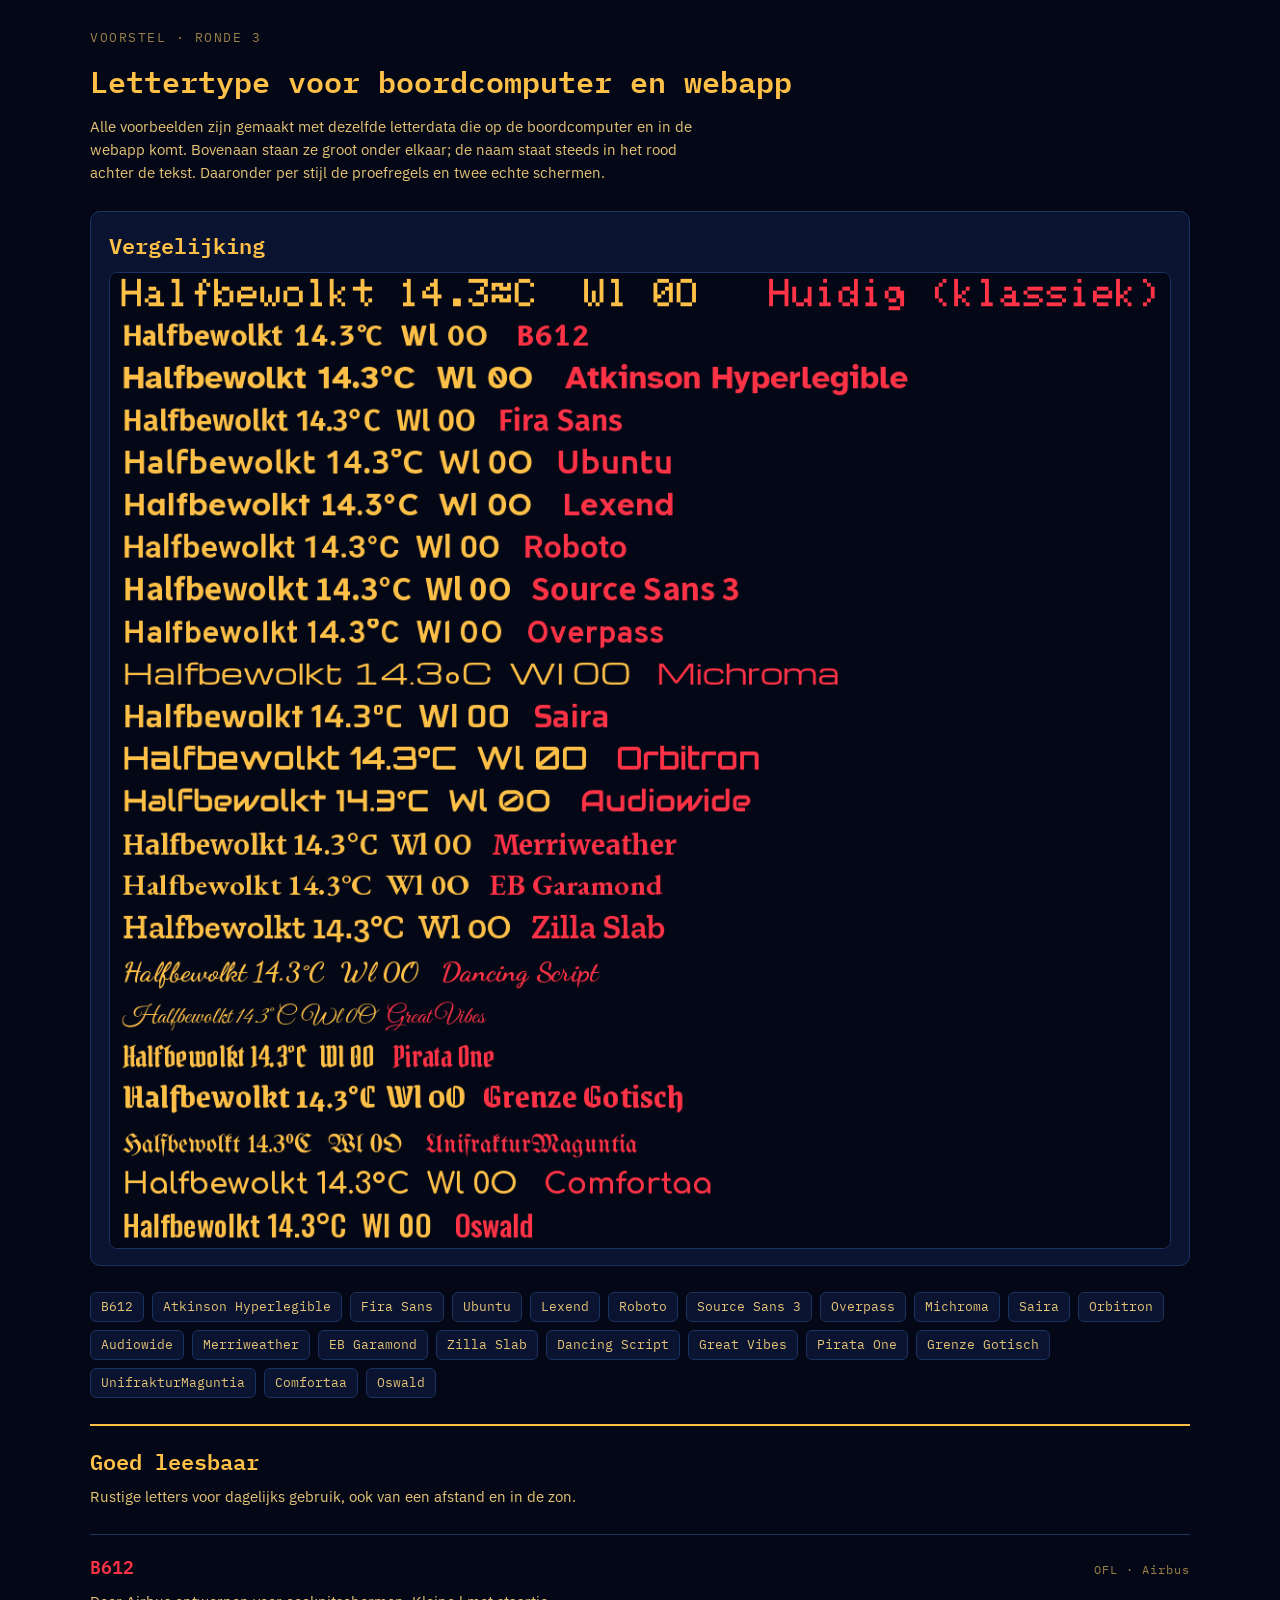
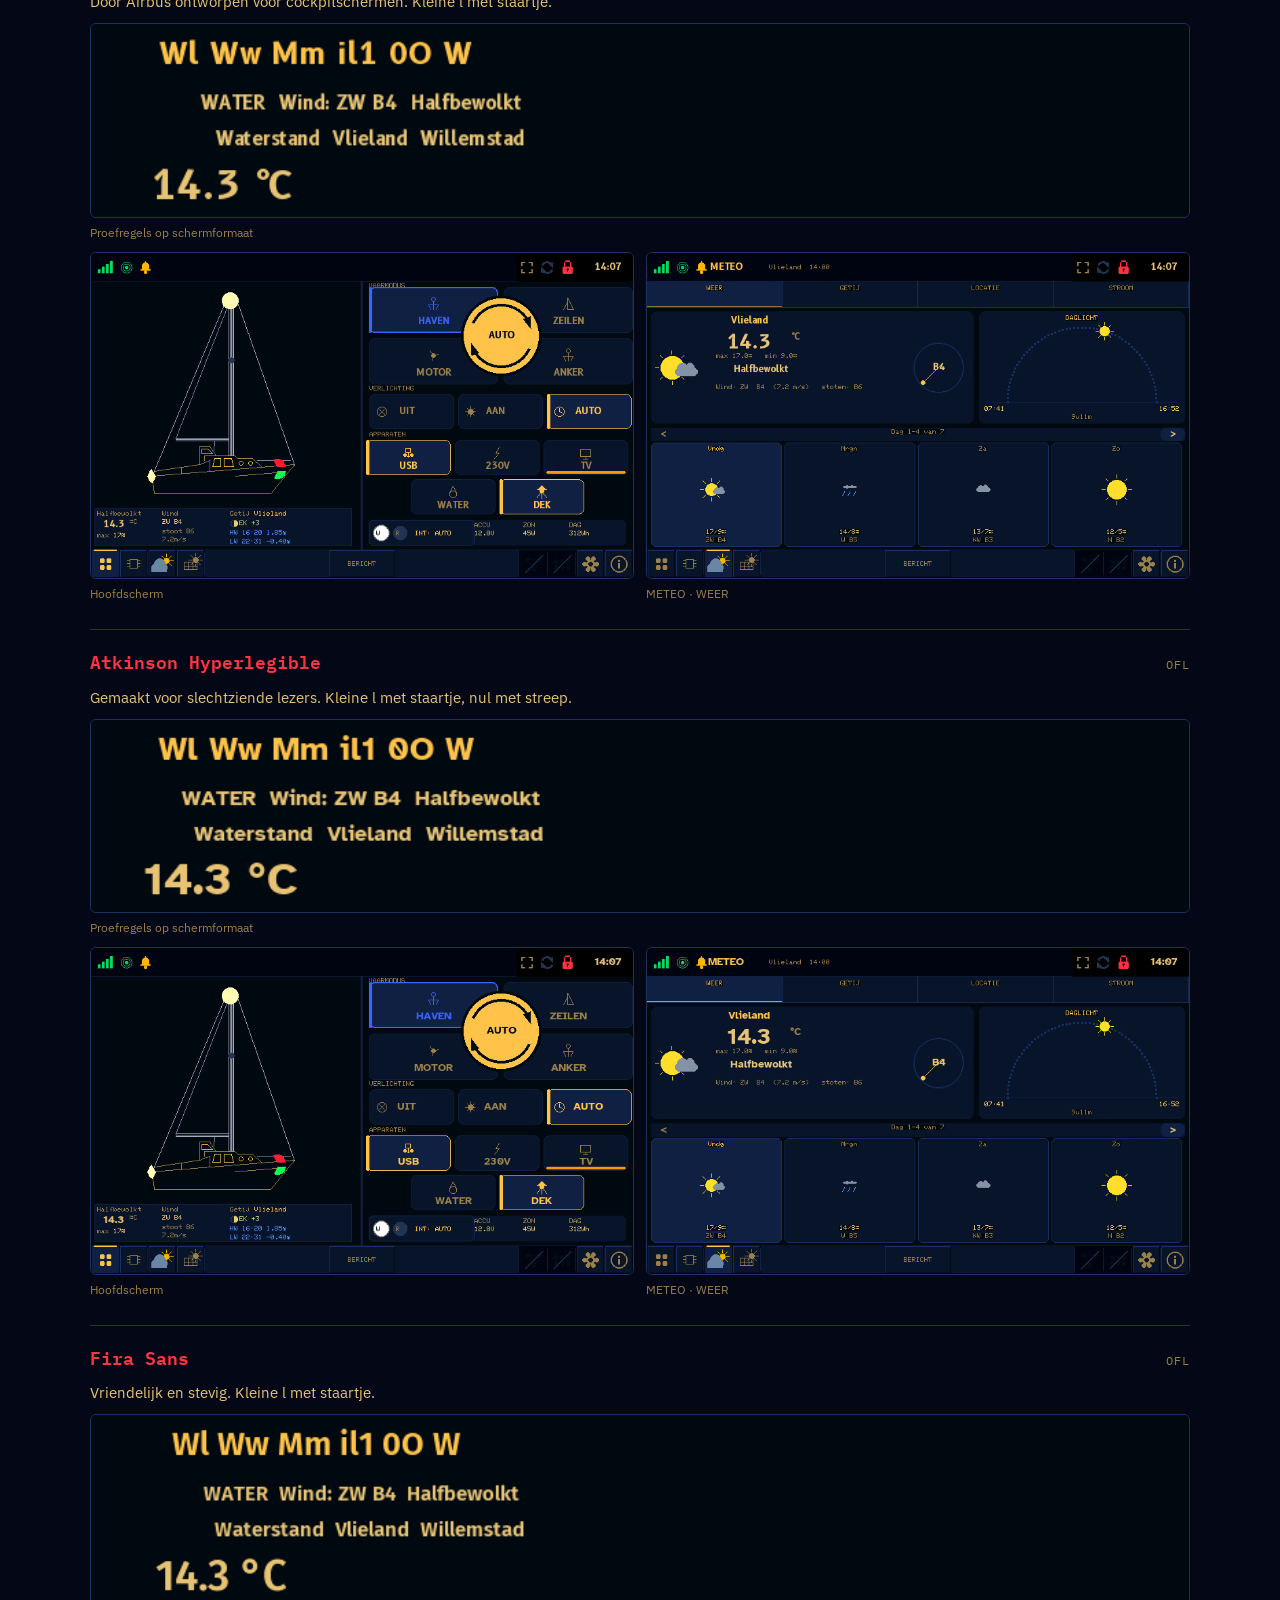
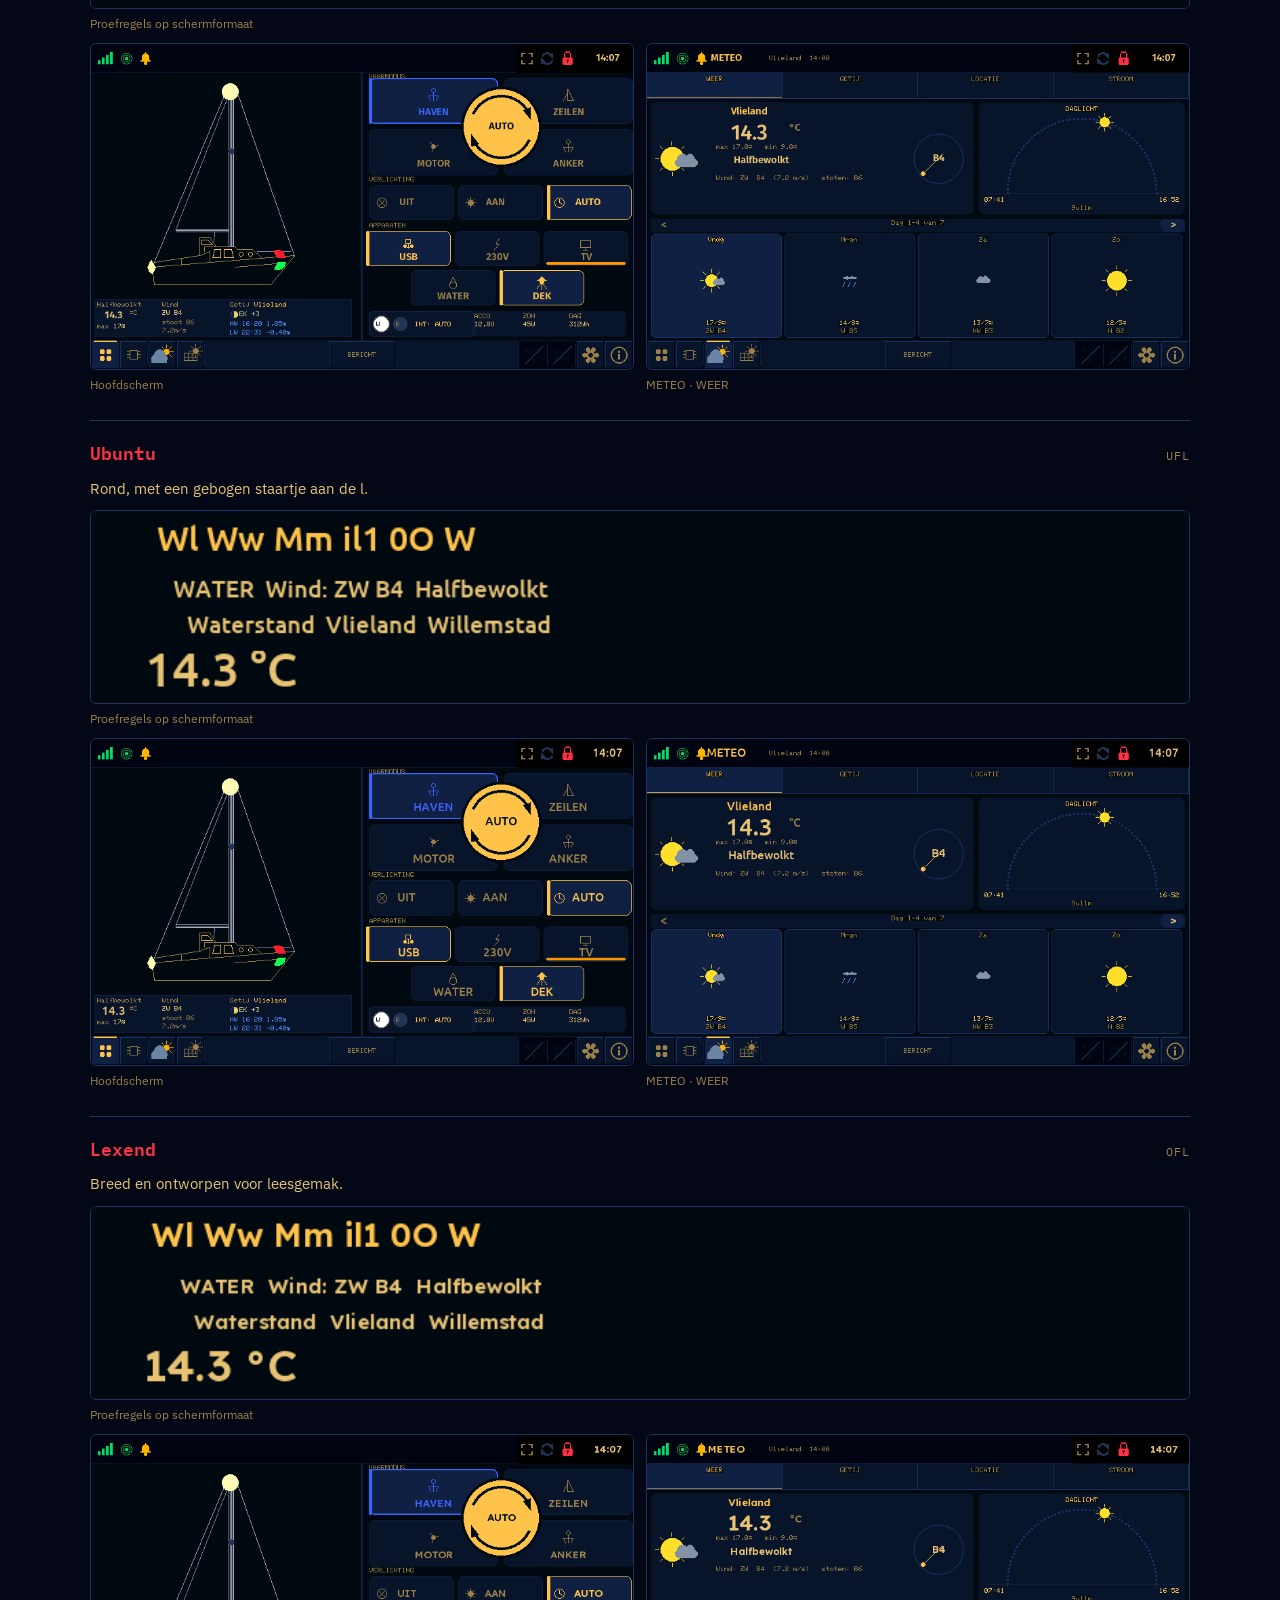
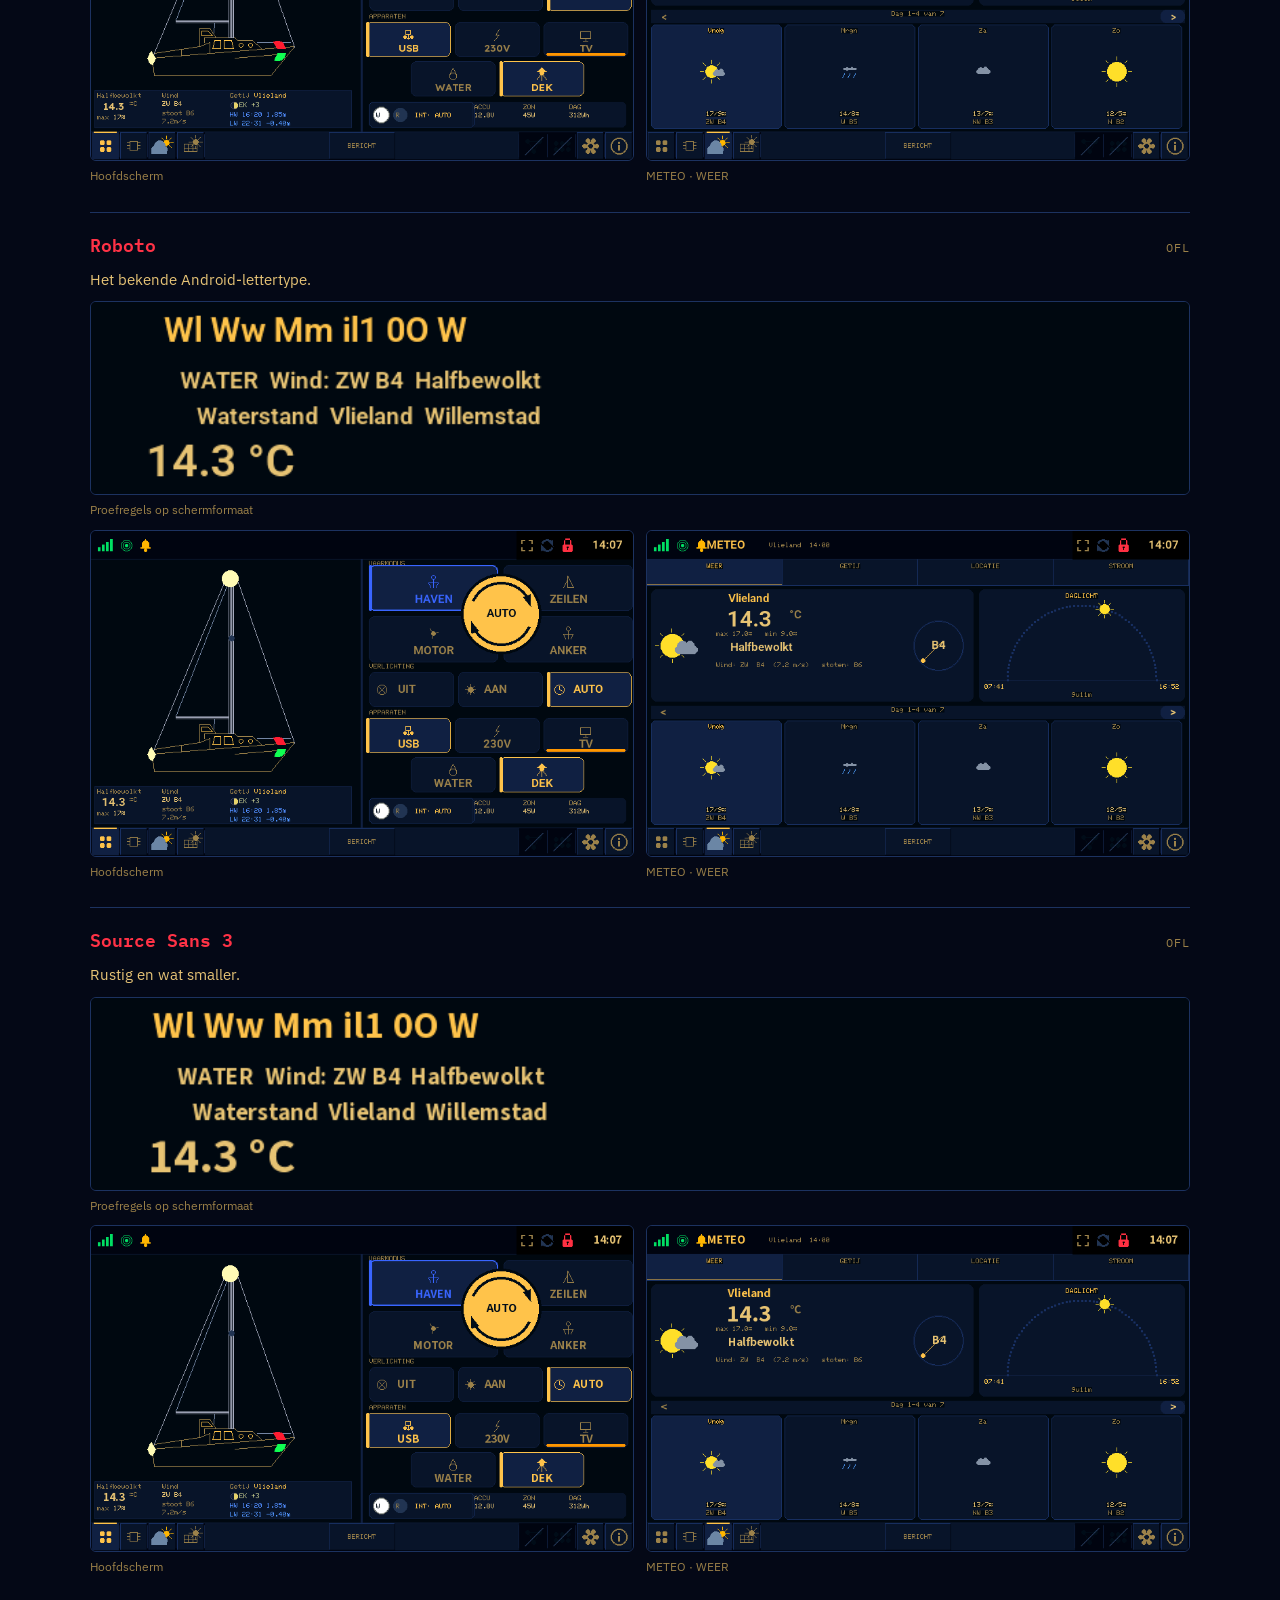
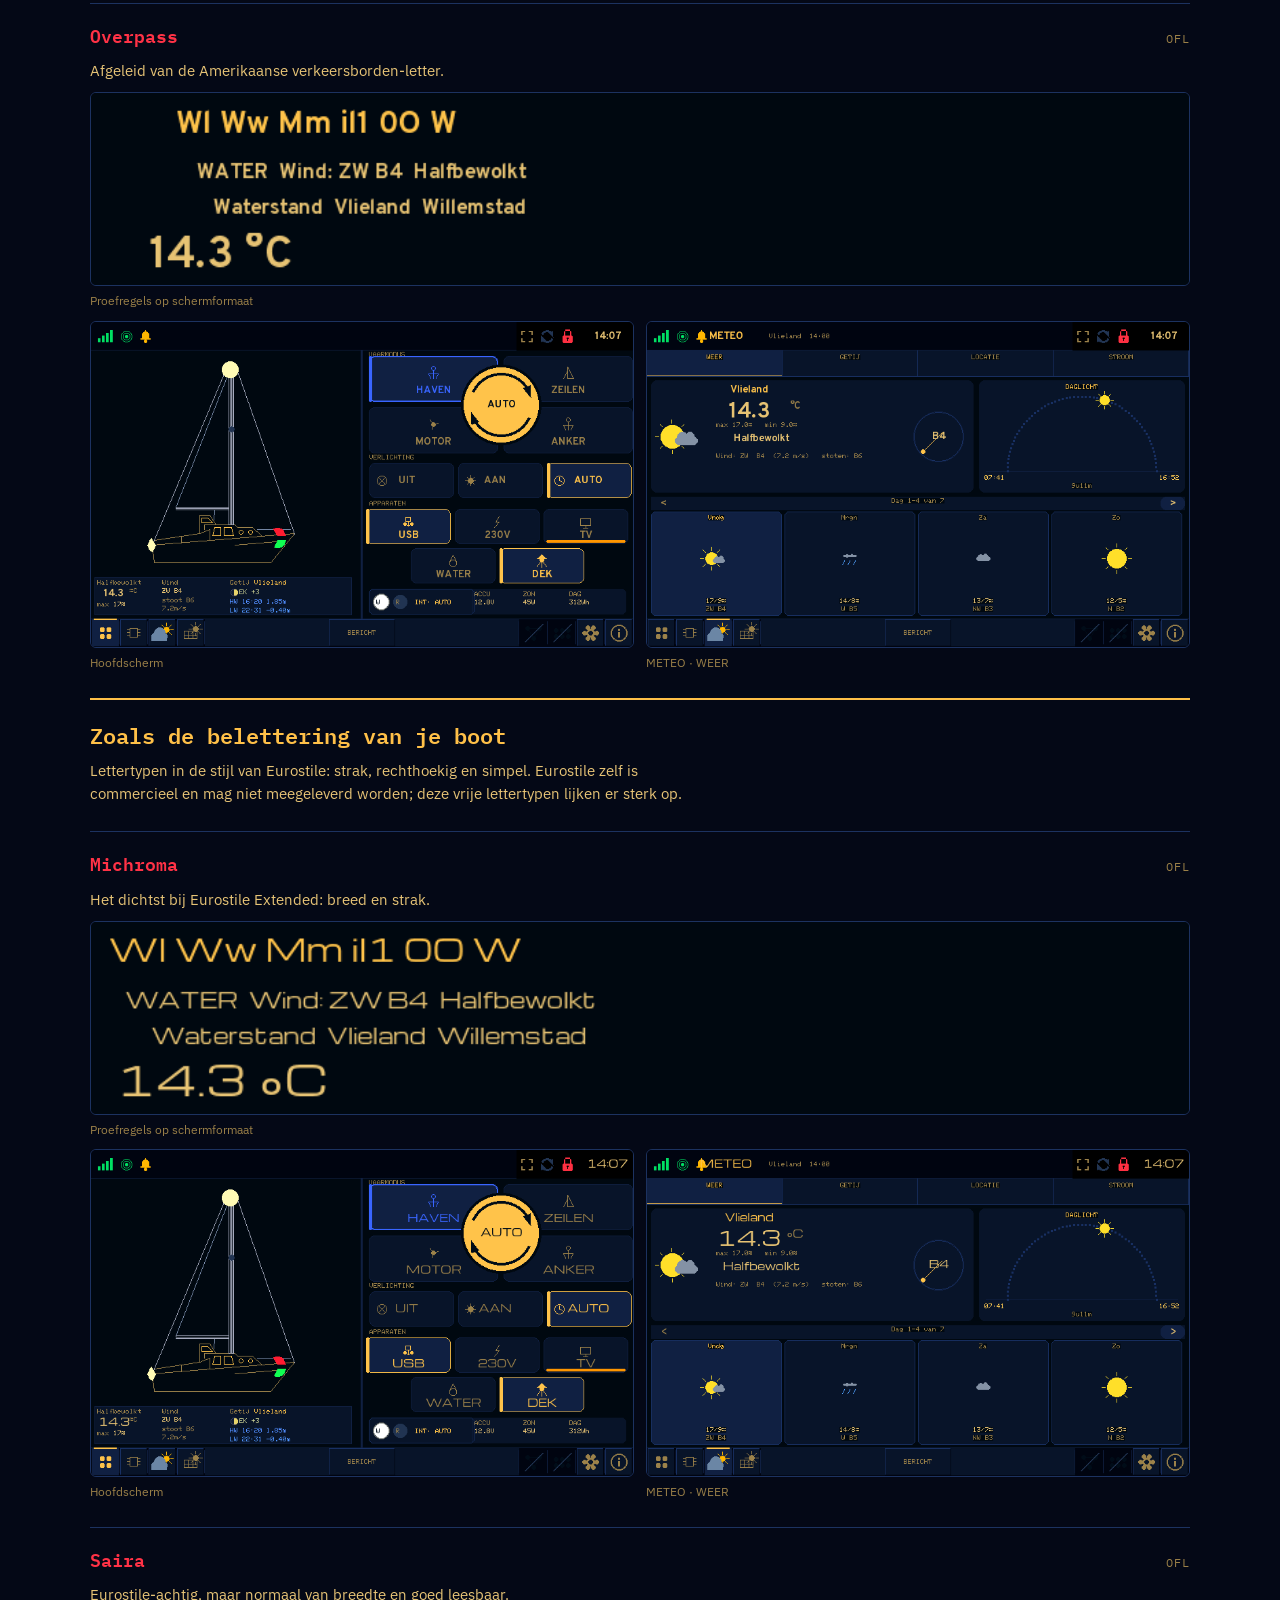
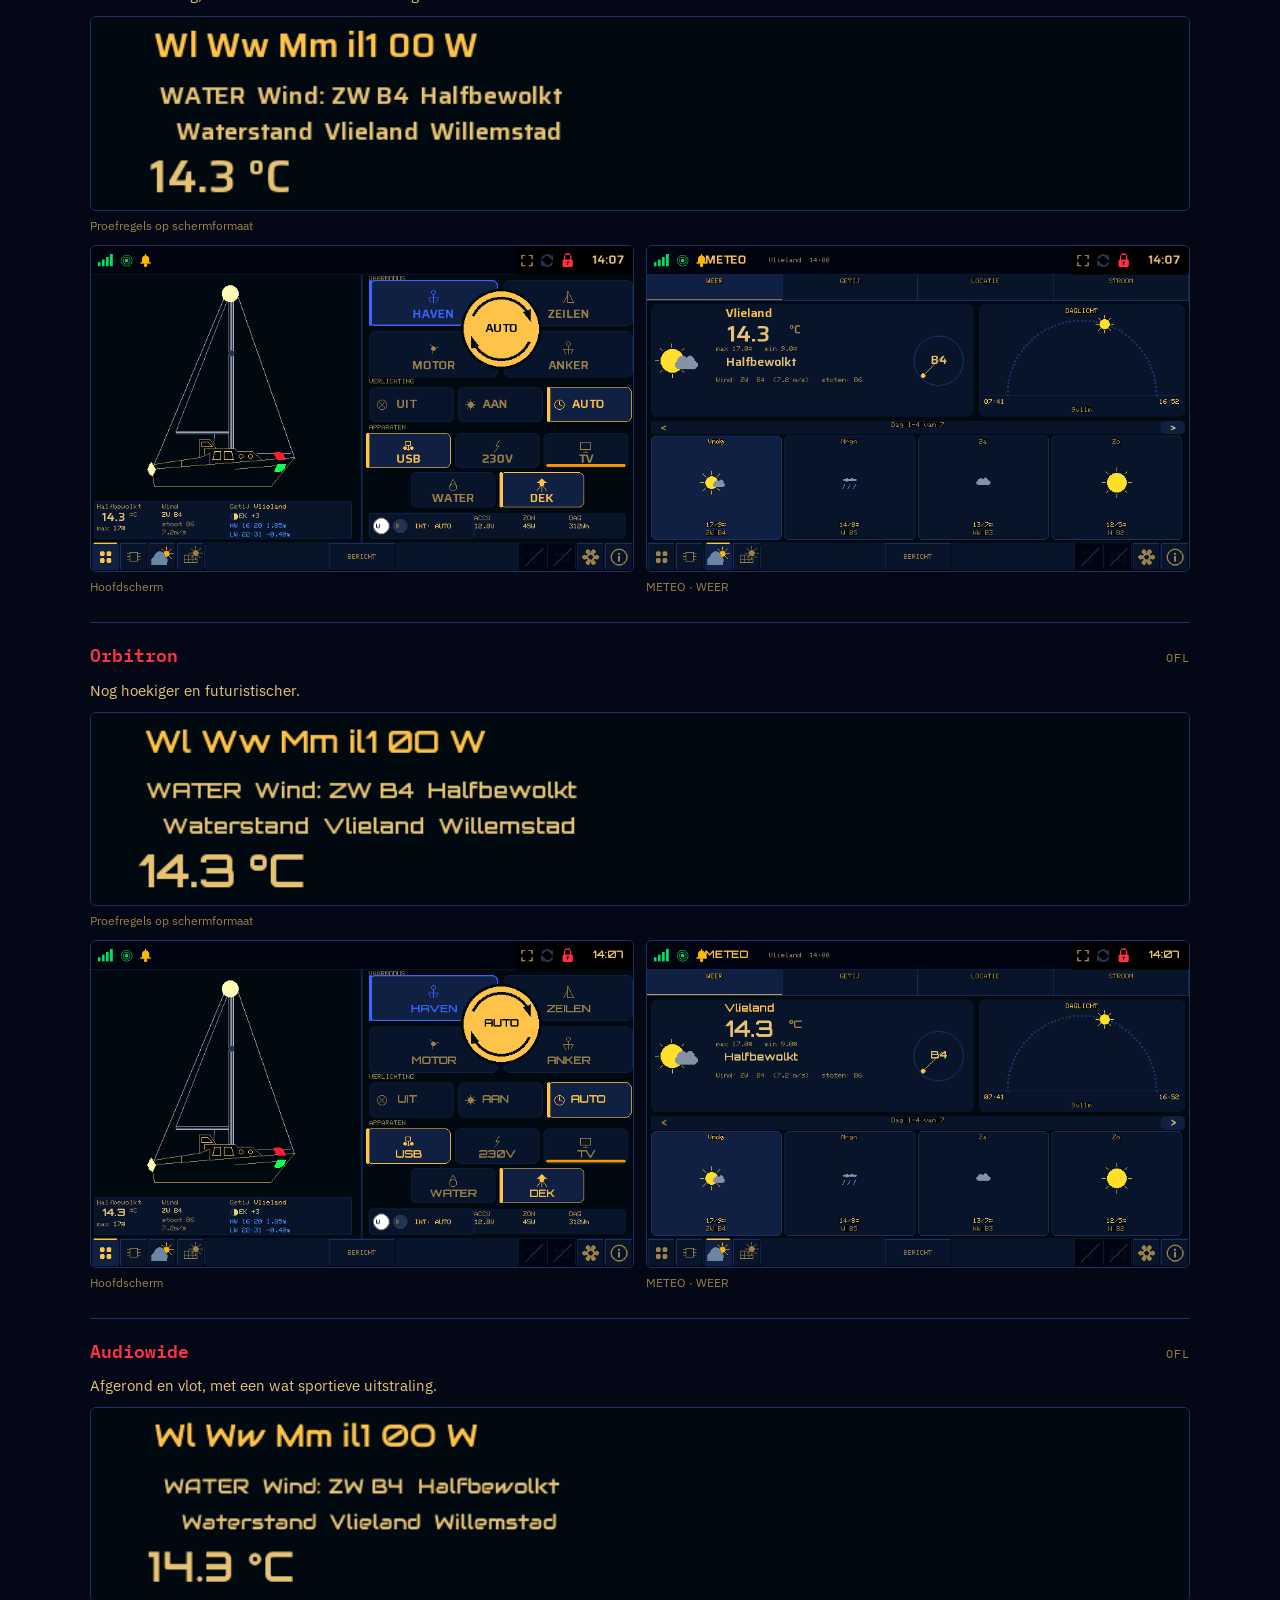
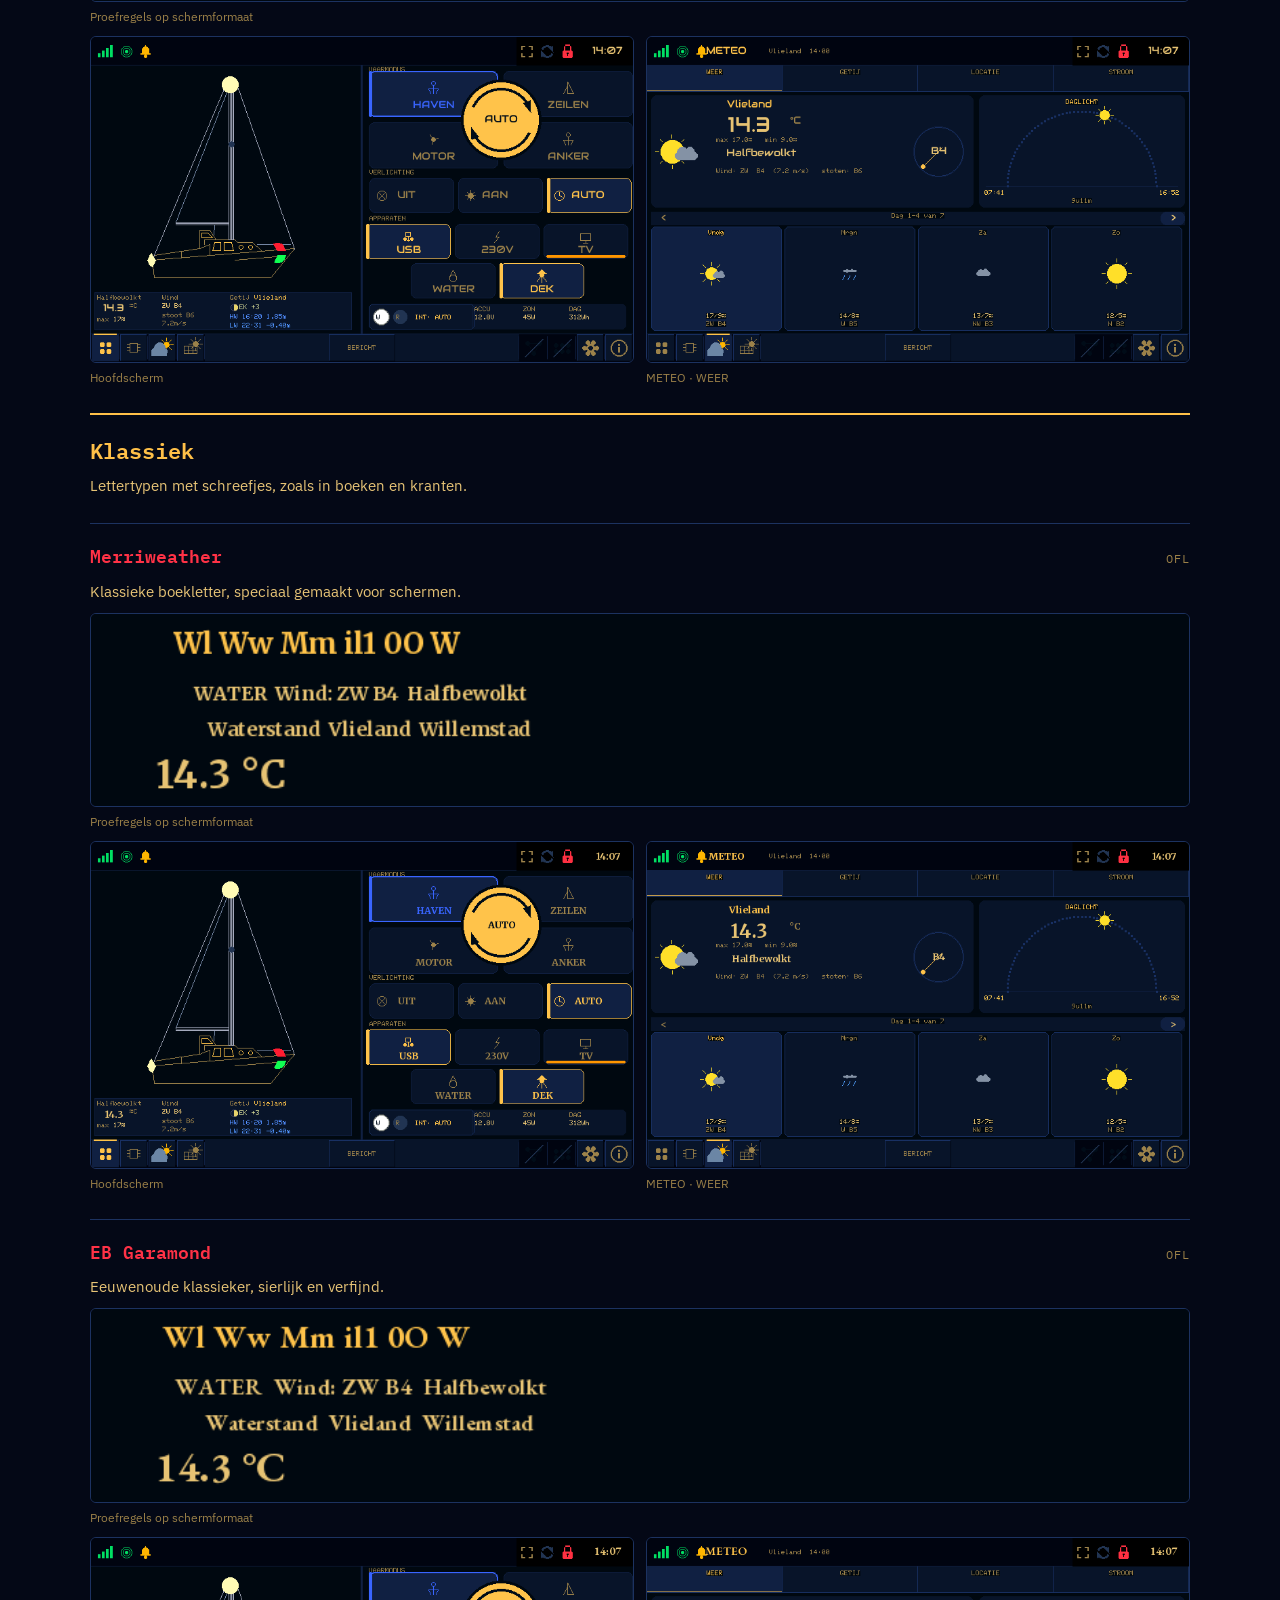
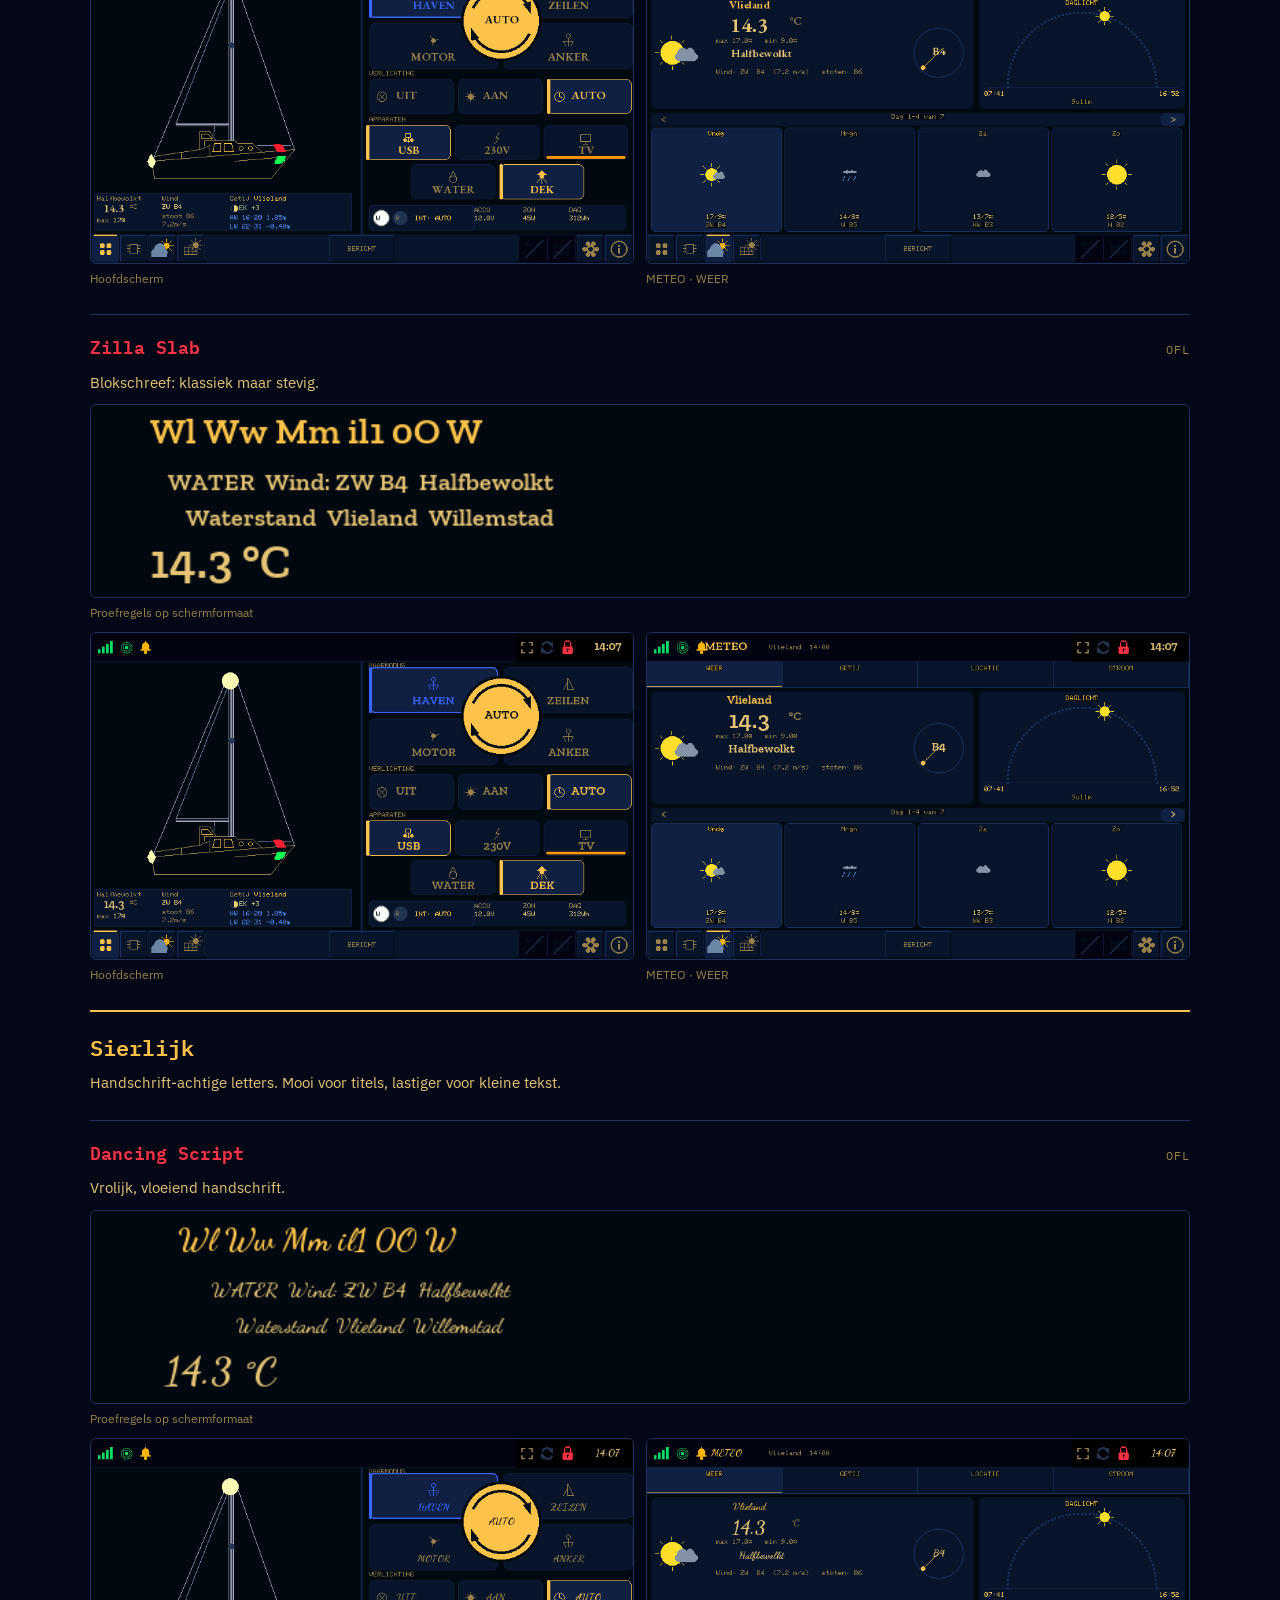
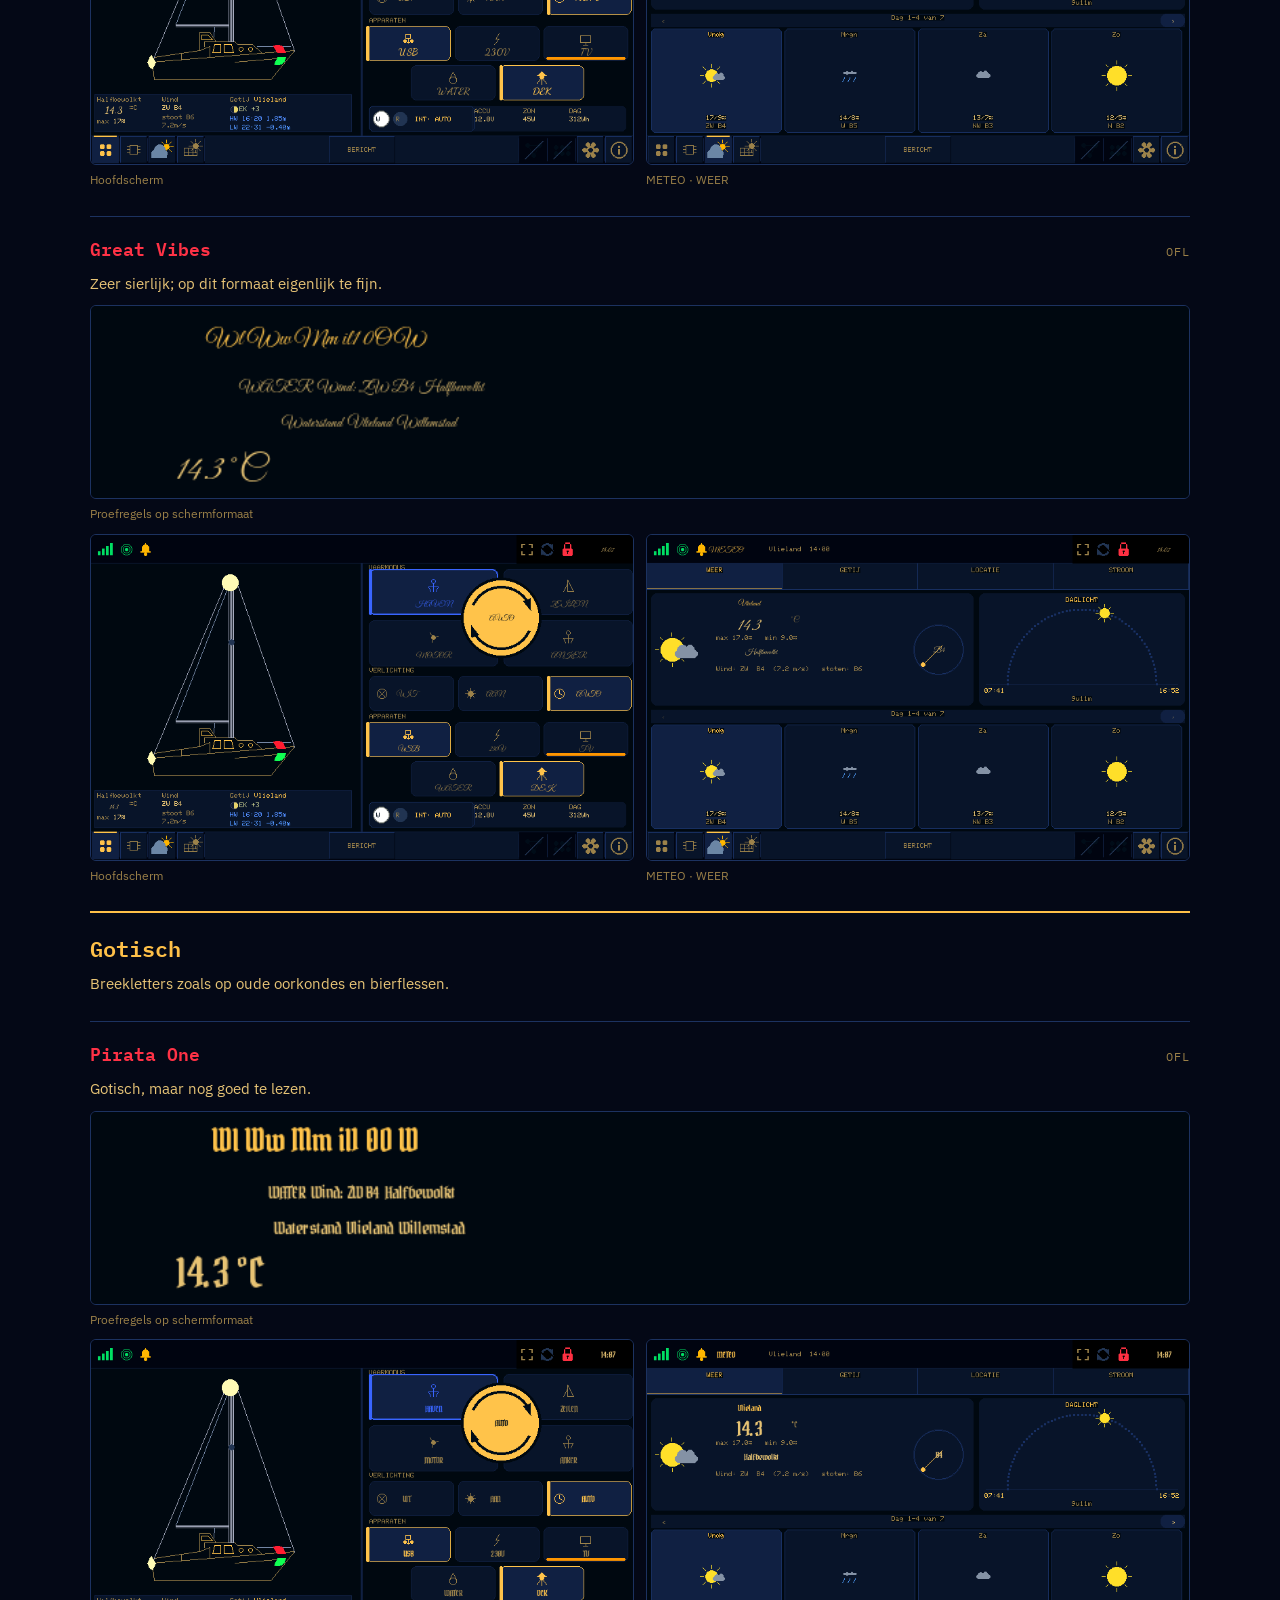
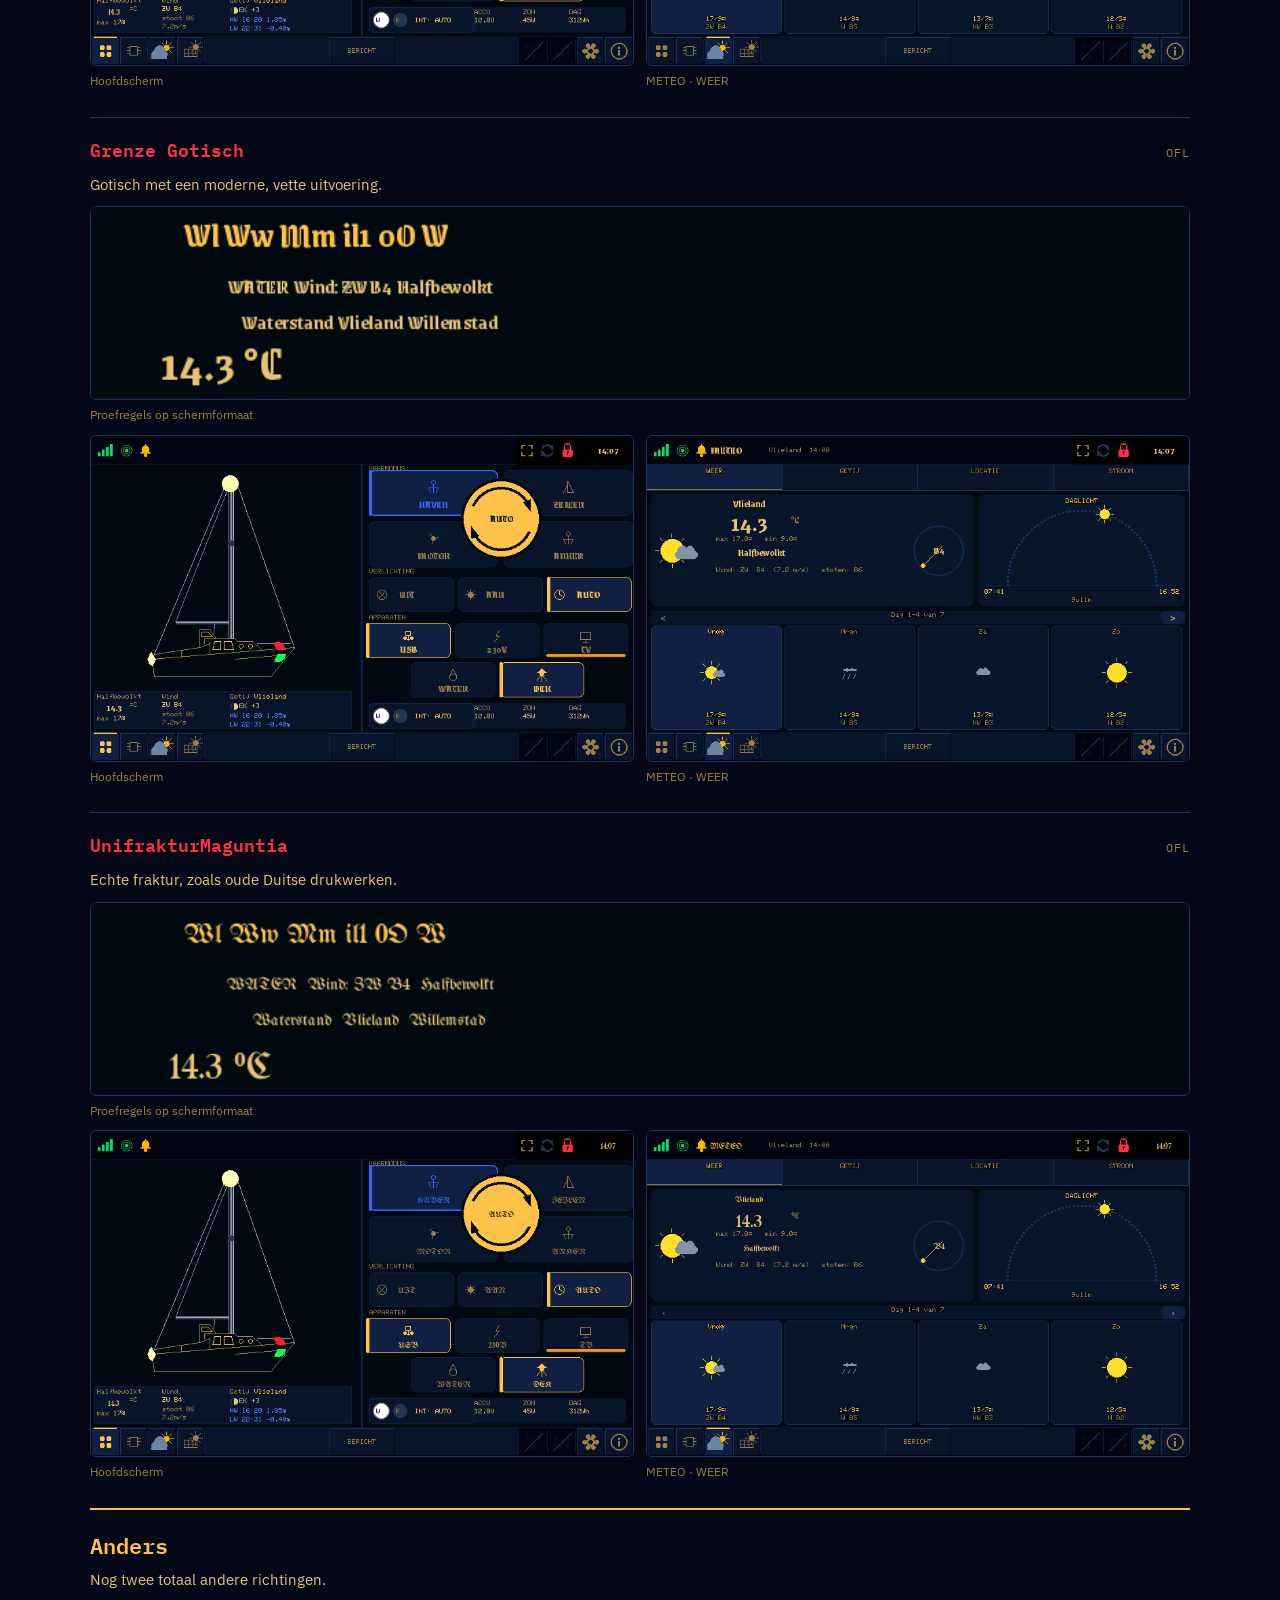
==== commit ef29170d: "BKOS lettertypen ronde 3: vergelijking bovenaan + klassiek/sierlijk/gotisch/Eurostile-achtig Co-Auth" ====
--- a/bkos-lettertypen/index.html
+++ b/bkos-lettertypen/index.html
@@ -3,28 +3,29 @@
 <title>BKOS Lettertypen</title>
 <link rel="stylesheet" href="https://fonts.googleapis.com/css2?family=IBM+Plex+Mono:wght@500;600&family=IBM+Plex+Sans:wght@400;600&display=swap">
 <style>
-:root{--zee:#040816;--paneel:#0a1430;--rand:#1c3260;--amber:#ffc048;--tekst:#e6c376;--dim:#9b8048;--groen:#3ed58a;
+:root{--zee:#040816;--paneel:#0a1430;--rand:#1c3260;--amber:#ffc048;--tekst:#e6c376;--dim:#9b8048;--rood:#ff3246;
 --disp:"IBM Plex Mono",ui-monospace,Menlo,monospace;--body:"IBM Plex Sans",system-ui,sans-serif;color-scheme:dark}
 *{box-sizing:border-box}
 body{margin:0;background:var(--zee);color:var(--tekst);font-family:var(--body);font-size:15px;line-height:1.55;
 padding-left:max(16px,env(safe-area-inset-left,0px));padding-right:max(16px,env(safe-area-inset-right,0px));padding-block:28px 60px}
-main{max-width:880px;margin:0 auto;display:flex;flex-direction:column;gap:28px}
+main{max-width:1100px;margin:0 auto;display:flex;flex-direction:column;gap:26px}
 h1{font-family:var(--disp);font-weight:600;color:var(--amber);font-size:1.9rem;margin:0;text-wrap:balance}
-h2{font-family:var(--disp);font-weight:600;color:var(--amber);font-size:1.15rem;margin:0}
-h3{font-family:var(--disp);font-size:.8rem;text-transform:uppercase;letter-spacing:1.5px;color:var(--dim);margin:0 0 6px}
-p{margin:0;max-width:65ch}
-.intro{display:flex;flex-direction:column;gap:12px}
+h2{font-family:var(--disp);font-weight:600;color:var(--amber);font-size:1.4rem;margin:0}
+.fn{font-family:var(--disp);font-weight:600;color:var(--rood);font-size:1.1rem;margin:0}
+.kop{font-family:var(--disp);font-size:.8rem;text-transform:uppercase;letter-spacing:1.5px;color:var(--dim);margin:0}
+p{margin:0;max-width:70ch}
 .blok{background:var(--paneel);border:1px solid var(--rand);border-radius:10px;padding:16px 18px;display:flex;flex-direction:column;gap:10px}
-.blok strong{color:var(--amber)}
-ul{margin:0;padding-left:20px;display:flex;flex-direction:column;gap:4px}
-.font{border-top:1px solid var(--rand);padding-top:22px;display:flex;flex-direction:column;gap:12px}
+.vglwrap{overflow-x:auto;border:1px solid var(--rand);border-radius:8px;background:#040816}
+.vglwrap .rij{display:flex;flex-direction:column;min-width:640px}
+img{display:block;max-width:100%;height:auto}
+img.vgl{width:100%;border:0;border-radius:0}
+.groep{border-top:2px solid var(--amber);padding-top:18px;display:flex;flex-direction:column;gap:6px}
+.font{border-top:1px solid var(--rand);padding-top:18px;display:flex;flex-direction:column;gap:10px}
 .font header{display:flex;align-items:baseline;gap:10px;flex-wrap:wrap}
 .lic{font-family:var(--disp);font-size:.72rem;color:var(--dim);letter-spacing:1px;margin-left:auto}
-.tag{font-family:var(--disp);font-size:.7rem;text-transform:uppercase;letter-spacing:1px;border-radius:999px;padding:1px 9px}
-.tag.good{border:1px solid var(--groen);color:var(--groen)}
 figure{margin:0;display:flex;flex-direction:column;gap:5px;min-width:0}
+figure img{width:100%;border-radius:6px;border:1px solid var(--rand)}
 figcaption{font-size:.78rem;color:var(--dim)}
-img{display:block;width:100%;height:auto;border-radius:6px;border:1px solid var(--rand)}
 .duo{display:grid;grid-template-columns:1fr 1fr;gap:12px}
 @media (max-width:640px){.duo{grid-template-columns:1fr}}
 nav{display:flex;flex-wrap:wrap;gap:8px}
@@ -32,111 +33,192 @@
 nav a:focus-visible,nav a:hover{border-color:var(--amber);color:var(--amber)}
 </style></head><body>
 <main>
-  <div class="intro">
-    <h3>Voorstel · ronde 2</h3>
+  <div style="display:flex;flex-direction:column;gap:10px">
+    <p class="kop">Voorstel · ronde 3</p>
     <h1>Lettertype voor boordcomputer en webapp</h1>
-    <p>Na jouw reactie op ronde 1 (kleine l en de W) nu <strong>proportionele</strong> lettertypen: elke letter krijgt zijn eigen breedte, dus een W is ruim twee keer zo breed als een l. Alle beelden zijn echte renders met de code van de webapp, dus zo ziet het er op het scherm en op je telefoon uit.</p>
-  </div>
-  <div class="blok">
-    <h3>Wat is er anders dan ronde 1</h3>
-    <ul>
-      <li><strong>Eigen breedte per letter.</strong> De W krijgt ruimte en wordt geen vlek meer.</li>
-      <li><strong>Gladde randen.</strong> De randen van de letters worden zacht in de achtergrond gemengd. Daardoor ogen schuine lijnen (W, V, A) strak. Bij elk lettertype staat dezelfde tekst ook zonder, zodat je het verschil ziet. Op de boordcomputer kan dit ook, omdat het scherm zijn eigen beeld kan teruglezen.</li>
-      <li><strong>De indeling blijft kloppen.</strong> Een tekst wordt gecentreerd in het vak dat hij nu ook inneemt. Knoppen en titels staan dus goed. Tekst die links uitgelijnd is, schuift daardoor wel iets naar rechts; dat schaaf ik bij het inbouwen bij.</li>
-      <li>Meerdere lettertypen laten kiezen in WEERGAVE &amp; ENERGIE kan nog steeds. Elk lettertype is maar enkele tientallen KB.</li>
-    </ul>
-  </div>
-  <nav aria-label="Lettertypen"><a href="#huidig">Huidig</a><a href="#b612">B612</a><a href="#atkinson">Atkinson Hyperlegible</a><a href="#firasans">Fira Sans</a><a href="#ubuntu">Ubuntu</a><a href="#lexend">Lexend</a><a href="#roboto">Roboto</a><a href="#source">Source Sans 3</a><a href="#overpass">Overpass</a><a href="#b612mono">B612 Mono</a></nav>
-<section class="font" id="huidig">
-  <header><h2>Huidig (klassiek)</h2><span class="lic"></span></header>
-  <p>Het huidige lettertype ter vergelijking: elke letter even breed, groter tekst opgeblazen uit 5×7 pixels.</p>
-  <figure><img src="[data-uri]" alt="Proefregels in Huidig (klassiek)"><figcaption>Proefregels, met gladde randen</figcaption></figure>
-  <div class="duo">
-    <figure><img src="[data-uri]" alt="Hoofdscherm in Huidig (klassiek)"><figcaption>Hoofdscherm</figcaption></figure>
-    <figure><img src="[data-uri]" alt="METEO in Huidig (klassiek)"><figcaption>METEO · WEER</figcaption></figure>
+    <p>Alle voorbeelden zijn gemaakt met dezelfde letterdata die op de boordcomputer en in de webapp komt. Bovenaan staan ze groot onder elkaar; de naam staat steeds in het rood achter de tekst. Daaronder per stijl de proefregels en twee echte schermen.</p>
+  </div>
+  <section class="blok">
+    <h2>Vergelijking</h2>
+    <div class="vglwrap"><div class="rij"><img class="vgl" src="img/c__huidig.png" alt="Huidig (klassiek)" loading="lazy"><img class="vgl" src="img/c_b612.png" alt="B612" loading="lazy"><img class="vgl" src="img/c_atkinson.png" alt="Atkinson Hyperlegible" loading="lazy"><img class="vgl" src="img/c_firasans.png" alt="Fira Sans" loading="lazy"><img class="vgl" src="img/c_ubuntu.png" alt="Ubuntu" loading="lazy"><img class="vgl" src="img/c_lexend.png" alt="Lexend" loading="lazy"><img class="vgl" src="img/c_roboto.png" alt="Roboto" loading="lazy"><img class="vgl" src="img/c_source.png" alt="Source Sans 3" loading="lazy"><img class="vgl" src="img/c_overpass.png" alt="Overpass" loading="lazy"><img class="vgl" src="img/c_michroma.png" alt="Michroma" loading="lazy"><img class="vgl" src="img/c_saira.png" alt="Saira" loading="lazy"><img class="vgl" src="img/c_orbitron.png" alt="Orbitron" loading="lazy"><img class="vgl" src="img/c_audiowide.png" alt="Audiowide" loading="lazy"><img class="vgl" src="img/c_merriweather.png" alt="Merriweather" loading="lazy"><img class="vgl" src="img/c_garamond.png" alt="EB Garamond" loading="lazy"><img class="vgl" src="img/c_zilla.png" alt="Zilla Slab" loading="lazy"><img class="vgl" src="img/c_dancing.png" alt="Dancing Script" loading="lazy"><img class="vgl" src="img/c_greatvibes.png" alt="Great Vibes" loading="lazy"><img class="vgl" src="img/c_pirata.png" alt="Pirata One" loading="lazy"><img class="vgl" src="img/c_grenze.png" alt="Grenze Gotisch" loading="lazy"><img class="vgl" src="img/c_unifraktur.png" alt="UnifrakturMaguntia" loading="lazy"><img class="vgl" src="img/c_comfortaa.png" alt="Comfortaa" loading="lazy"><img class="vgl" src="img/c_oswald.png" alt="Oswald" loading="lazy"></div></div>
+  </section>
+  <nav aria-label="Lettertypen"><a href="#b612">B612</a><a href="#atkinson">Atkinson Hyperlegible</a><a href="#firasans">Fira Sans</a><a href="#ubuntu">Ubuntu</a><a href="#lexend">Lexend</a><a href="#roboto">Roboto</a><a href="#source">Source Sans 3</a><a href="#overpass">Overpass</a><a href="#michroma">Michroma</a><a href="#saira">Saira</a><a href="#orbitron">Orbitron</a><a href="#audiowide">Audiowide</a><a href="#merriweather">Merriweather</a><a href="#garamond">EB Garamond</a><a href="#zilla">Zilla Slab</a><a href="#dancing">Dancing Script</a><a href="#greatvibes">Great Vibes</a><a href="#pirata">Pirata One</a><a href="#grenze">Grenze Gotisch</a><a href="#unifraktur">UnifrakturMaguntia</a><a href="#comfortaa">Comfortaa</a><a href="#oswald">Oswald</a></nav>
+  <div class="groep"><h2>Goed leesbaar</h2><p>Rustige letters voor dagelijks gebruik, ook van een afstand en in de zon.</p></div><section class="font" id="b612">
+  <header><h3 class="fn">B612</h3><span class="lic">OFL · Airbus</span></header>
+  <p>Door Airbus ontworpen voor cockpitschermen. Kleine l met staartje.</p>
+  <figure><img src="img/q_b612.png" alt="Proefregels in B612" loading="lazy"><figcaption>Proefregels op schermformaat</figcaption></figure>
+  <div class="duo">
+    <figure><img src="img/p_b612_main.png" alt="Hoofdscherm in B612" loading="lazy"><figcaption>Hoofdscherm</figcaption></figure>
+    <figure><img src="img/p_b612_meteo.png" alt="METEO in B612" loading="lazy"><figcaption>METEO · WEER</figcaption></figure>
+  </div>
+</section><section class="font" id="atkinson">
+  <header><h3 class="fn">Atkinson Hyperlegible</h3><span class="lic">OFL</span></header>
+  <p>Gemaakt voor slechtziende lezers. Kleine l met staartje, nul met streep.</p>
+  <figure><img src="img/q_atkinson.png" alt="Proefregels in Atkinson Hyperlegible" loading="lazy"><figcaption>Proefregels op schermformaat</figcaption></figure>
+  <div class="duo">
+    <figure><img src="img/p_atkinson_main.png" alt="Hoofdscherm in Atkinson Hyperlegible" loading="lazy"><figcaption>Hoofdscherm</figcaption></figure>
+    <figure><img src="img/p_atkinson_meteo.png" alt="METEO in Atkinson Hyperlegible" loading="lazy"><figcaption>METEO · WEER</figcaption></figure>
+  </div>
+</section><section class="font" id="firasans">
+  <header><h3 class="fn">Fira Sans</h3><span class="lic">OFL</span></header>
+  <p>Vriendelijk en stevig. Kleine l met staartje.</p>
+  <figure><img src="img/q_firasans.png" alt="Proefregels in Fira Sans" loading="lazy"><figcaption>Proefregels op schermformaat</figcaption></figure>
+  <div class="duo">
+    <figure><img src="img/p_firasans_main.png" alt="Hoofdscherm in Fira Sans" loading="lazy"><figcaption>Hoofdscherm</figcaption></figure>
+    <figure><img src="img/p_firasans_meteo.png" alt="METEO in Fira Sans" loading="lazy"><figcaption>METEO · WEER</figcaption></figure>
+  </div>
+</section><section class="font" id="ubuntu">
+  <header><h3 class="fn">Ubuntu</h3><span class="lic">UFL</span></header>
+  <p>Rond, met een gebogen staartje aan de l.</p>
+  <figure><img src="img/q_ubuntu.png" alt="Proefregels in Ubuntu" loading="lazy"><figcaption>Proefregels op schermformaat</figcaption></figure>
+  <div class="duo">
+    <figure><img src="img/p_ubuntu_main.png" alt="Hoofdscherm in Ubuntu" loading="lazy"><figcaption>Hoofdscherm</figcaption></figure>
+    <figure><img src="img/p_ubuntu_meteo.png" alt="METEO in Ubuntu" loading="lazy"><figcaption>METEO · WEER</figcaption></figure>
+  </div>
+</section><section class="font" id="lexend">
+  <header><h3 class="fn">Lexend</h3><span class="lic">OFL</span></header>
+  <p>Breed en ontworpen voor leesgemak.</p>
+  <figure><img src="img/q_lexend.png" alt="Proefregels in Lexend" loading="lazy"><figcaption>Proefregels op schermformaat</figcaption></figure>
+  <div class="duo">
+    <figure><img src="img/p_lexend_main.png" alt="Hoofdscherm in Lexend" loading="lazy"><figcaption>Hoofdscherm</figcaption></figure>
+    <figure><img src="img/p_lexend_meteo.png" alt="METEO in Lexend" loading="lazy"><figcaption>METEO · WEER</figcaption></figure>
+  </div>
+</section><section class="font" id="roboto">
+  <header><h3 class="fn">Roboto</h3><span class="lic">OFL</span></header>
+  <p>Het bekende Android-lettertype.</p>
+  <figure><img src="img/q_roboto.png" alt="Proefregels in Roboto" loading="lazy"><figcaption>Proefregels op schermformaat</figcaption></figure>
+  <div class="duo">
+    <figure><img src="img/p_roboto_main.png" alt="Hoofdscherm in Roboto" loading="lazy"><figcaption>Hoofdscherm</figcaption></figure>
+    <figure><img src="img/p_roboto_meteo.png" alt="METEO in Roboto" loading="lazy"><figcaption>METEO · WEER</figcaption></figure>
+  </div>
+</section><section class="font" id="source">
+  <header><h3 class="fn">Source Sans 3</h3><span class="lic">OFL</span></header>
+  <p>Rustig en wat smaller.</p>
+  <figure><img src="img/q_source.png" alt="Proefregels in Source Sans 3" loading="lazy"><figcaption>Proefregels op schermformaat</figcaption></figure>
+  <div class="duo">
+    <figure><img src="img/p_source_main.png" alt="Hoofdscherm in Source Sans 3" loading="lazy"><figcaption>Hoofdscherm</figcaption></figure>
+    <figure><img src="img/p_source_meteo.png" alt="METEO in Source Sans 3" loading="lazy"><figcaption>METEO · WEER</figcaption></figure>
+  </div>
+</section><section class="font" id="overpass">
+  <header><h3 class="fn">Overpass</h3><span class="lic">OFL</span></header>
+  <p>Afgeleid van de Amerikaanse verkeersborden-letter.</p>
+  <figure><img src="img/q_overpass.png" alt="Proefregels in Overpass" loading="lazy"><figcaption>Proefregels op schermformaat</figcaption></figure>
+  <div class="duo">
+    <figure><img src="img/p_overpass_main.png" alt="Hoofdscherm in Overpass" loading="lazy"><figcaption>Hoofdscherm</figcaption></figure>
+    <figure><img src="img/p_overpass_meteo.png" alt="METEO in Overpass" loading="lazy"><figcaption>METEO · WEER</figcaption></figure>
+  </div>
+</section><div class="groep"><h2>Zoals de belettering van je boot</h2><p>Lettertypen in de stijl van Eurostile: strak, rechthoekig en simpel. Eurostile zelf is commercieel en mag niet meegeleverd worden; deze vrije lettertypen lijken er sterk op.</p></div><section class="font" id="michroma">
+  <header><h3 class="fn">Michroma</h3><span class="lic">OFL</span></header>
+  <p>Het dichtst bij Eurostile Extended: breed en strak.</p>
+  <figure><img src="img/q_michroma.png" alt="Proefregels in Michroma" loading="lazy"><figcaption>Proefregels op schermformaat</figcaption></figure>
+  <div class="duo">
+    <figure><img src="img/p_michroma_main.png" alt="Hoofdscherm in Michroma" loading="lazy"><figcaption>Hoofdscherm</figcaption></figure>
+    <figure><img src="img/p_michroma_meteo.png" alt="METEO in Michroma" loading="lazy"><figcaption>METEO · WEER</figcaption></figure>
+  </div>
+</section><section class="font" id="saira">
+  <header><h3 class="fn">Saira</h3><span class="lic">OFL</span></header>
+  <p>Eurostile-achtig, maar normaal van breedte en goed leesbaar.</p>
+  <figure><img src="img/q_saira.png" alt="Proefregels in Saira" loading="lazy"><figcaption>Proefregels op schermformaat</figcaption></figure>
+  <div class="duo">
+    <figure><img src="img/p_saira_main.png" alt="Hoofdscherm in Saira" loading="lazy"><figcaption>Hoofdscherm</figcaption></figure>
+    <figure><img src="img/p_saira_meteo.png" alt="METEO in Saira" loading="lazy"><figcaption>METEO · WEER</figcaption></figure>
+  </div>
+</section><section class="font" id="orbitron">
+  <header><h3 class="fn">Orbitron</h3><span class="lic">OFL</span></header>
+  <p>Nog hoekiger en futuristischer.</p>
+  <figure><img src="img/q_orbitron.png" alt="Proefregels in Orbitron" loading="lazy"><figcaption>Proefregels op schermformaat</figcaption></figure>
+  <div class="duo">
+    <figure><img src="img/p_orbitron_main.png" alt="Hoofdscherm in Orbitron" loading="lazy"><figcaption>Hoofdscherm</figcaption></figure>
+    <figure><img src="img/p_orbitron_meteo.png" alt="METEO in Orbitron" loading="lazy"><figcaption>METEO · WEER</figcaption></figure>
+  </div>
+</section><section class="font" id="audiowide">
+  <header><h3 class="fn">Audiowide</h3><span class="lic">OFL</span></header>
+  <p>Afgerond en vlot, met een wat sportieve uitstraling.</p>
+  <figure><img src="img/q_audiowide.png" alt="Proefregels in Audiowide" loading="lazy"><figcaption>Proefregels op schermformaat</figcaption></figure>
+  <div class="duo">
+    <figure><img src="img/p_audiowide_main.png" alt="Hoofdscherm in Audiowide" loading="lazy"><figcaption>Hoofdscherm</figcaption></figure>
+    <figure><img src="img/p_audiowide_meteo.png" alt="METEO in Audiowide" loading="lazy"><figcaption>METEO · WEER</figcaption></figure>
+  </div>
+</section><div class="groep"><h2>Klassiek</h2><p>Lettertypen met schreefjes, zoals in boeken en kranten.</p></div><section class="font" id="merriweather">
+  <header><h3 class="fn">Merriweather</h3><span class="lic">OFL</span></header>
+  <p>Klassieke boekletter, speciaal gemaakt voor schermen.</p>
+  <figure><img src="img/q_merriweather.png" alt="Proefregels in Merriweather" loading="lazy"><figcaption>Proefregels op schermformaat</figcaption></figure>
+  <div class="duo">
+    <figure><img src="img/p_merriweather_main.png" alt="Hoofdscherm in Merriweather" loading="lazy"><figcaption>Hoofdscherm</figcaption></figure>
+    <figure><img src="img/p_merriweather_meteo.png" alt="METEO in Merriweather" loading="lazy"><figcaption>METEO · WEER</figcaption></figure>
+  </div>
+</section><section class="font" id="garamond">
+  <header><h3 class="fn">EB Garamond</h3><span class="lic">OFL</span></header>
+  <p>Eeuwenoude klassieker, sierlijk en verfijnd.</p>
+  <figure><img src="img/q_garamond.png" alt="Proefregels in EB Garamond" loading="lazy"><figcaption>Proefregels op schermformaat</figcaption></figure>
+  <div class="duo">
+    <figure><img src="img/p_garamond_main.png" alt="Hoofdscherm in EB Garamond" loading="lazy"><figcaption>Hoofdscherm</figcaption></figure>
+    <figure><img src="img/p_garamond_meteo.png" alt="METEO in EB Garamond" loading="lazy"><figcaption>METEO · WEER</figcaption></figure>
+  </div>
+</section><section class="font" id="zilla">
+  <header><h3 class="fn">Zilla Slab</h3><span class="lic">OFL</span></header>
+  <p>Blokschreef: klassiek maar stevig.</p>
+  <figure><img src="img/q_zilla.png" alt="Proefregels in Zilla Slab" loading="lazy"><figcaption>Proefregels op schermformaat</figcaption></figure>
+  <div class="duo">
+    <figure><img src="img/p_zilla_main.png" alt="Hoofdscherm in Zilla Slab" loading="lazy"><figcaption>Hoofdscherm</figcaption></figure>
+    <figure><img src="img/p_zilla_meteo.png" alt="METEO in Zilla Slab" loading="lazy"><figcaption>METEO · WEER</figcaption></figure>
+  </div>
+</section><div class="groep"><h2>Sierlijk</h2><p>Handschrift-achtige letters. Mooi voor titels, lastiger voor kleine tekst.</p></div><section class="font" id="dancing">
+  <header><h3 class="fn">Dancing Script</h3><span class="lic">OFL</span></header>
+  <p>Vrolijk, vloeiend handschrift.</p>
+  <figure><img src="img/q_dancing.png" alt="Proefregels in Dancing Script" loading="lazy"><figcaption>Proefregels op schermformaat</figcaption></figure>
+  <div class="duo">
+    <figure><img src="img/p_dancing_main.png" alt="Hoofdscherm in Dancing Script" loading="lazy"><figcaption>Hoofdscherm</figcaption></figure>
+    <figure><img src="img/p_dancing_meteo.png" alt="METEO in Dancing Script" loading="lazy"><figcaption>METEO · WEER</figcaption></figure>
+  </div>
+</section><section class="font" id="greatvibes">
+  <header><h3 class="fn">Great Vibes</h3><span class="lic">OFL</span></header>
+  <p>Zeer sierlijk; op dit formaat eigenlijk te fijn.</p>
+  <figure><img src="img/q_greatvibes.png" alt="Proefregels in Great Vibes" loading="lazy"><figcaption>Proefregels op schermformaat</figcaption></figure>
+  <div class="duo">
+    <figure><img src="img/p_greatvibes_main.png" alt="Hoofdscherm in Great Vibes" loading="lazy"><figcaption>Hoofdscherm</figcaption></figure>
+    <figure><img src="img/p_greatvibes_meteo.png" alt="METEO in Great Vibes" loading="lazy"><figcaption>METEO · WEER</figcaption></figure>
+  </div>
+</section><div class="groep"><h2>Gotisch</h2><p>Breekletters zoals op oude oorkondes en bierflessen.</p></div><section class="font" id="pirata">
+  <header><h3 class="fn">Pirata One</h3><span class="lic">OFL</span></header>
+  <p>Gotisch, maar nog goed te lezen.</p>
+  <figure><img src="img/q_pirata.png" alt="Proefregels in Pirata One" loading="lazy"><figcaption>Proefregels op schermformaat</figcaption></figure>
+  <div class="duo">
+    <figure><img src="img/p_pirata_main.png" alt="Hoofdscherm in Pirata One" loading="lazy"><figcaption>Hoofdscherm</figcaption></figure>
+    <figure><img src="img/p_pirata_meteo.png" alt="METEO in Pirata One" loading="lazy"><figcaption>METEO · WEER</figcaption></figure>
+  </div>
+</section><section class="font" id="grenze">
+  <header><h3 class="fn">Grenze Gotisch</h3><span class="lic">OFL</span></header>
+  <p>Gotisch met een moderne, vette uitvoering.</p>
+  <figure><img src="img/q_grenze.png" alt="Proefregels in Grenze Gotisch" loading="lazy"><figcaption>Proefregels op schermformaat</figcaption></figure>
+  <div class="duo">
+    <figure><img src="img/p_grenze_main.png" alt="Hoofdscherm in Grenze Gotisch" loading="lazy"><figcaption>Hoofdscherm</figcaption></figure>
+    <figure><img src="img/p_grenze_meteo.png" alt="METEO in Grenze Gotisch" loading="lazy"><figcaption>METEO · WEER</figcaption></figure>
+  </div>
+</section><section class="font" id="unifraktur">
+  <header><h3 class="fn">UnifrakturMaguntia</h3><span class="lic">OFL</span></header>
+  <p>Echte fraktur, zoals oude Duitse drukwerken.</p>
+  <figure><img src="img/q_unifraktur.png" alt="Proefregels in UnifrakturMaguntia" loading="lazy"><figcaption>Proefregels op schermformaat</figcaption></figure>
+  <div class="duo">
+    <figure><img src="img/p_unifraktur_main.png" alt="Hoofdscherm in UnifrakturMaguntia" loading="lazy"><figcaption>Hoofdscherm</figcaption></figure>
+    <figure><img src="img/p_unifraktur_meteo.png" alt="METEO in UnifrakturMaguntia" loading="lazy"><figcaption>METEO · WEER</figcaption></figure>
+  </div>
+</section><div class="groep"><h2>Anders</h2><p>Nog twee totaal andere richtingen.</p></div><section class="font" id="comfortaa">
+  <header><h3 class="fn">Comfortaa</h3><span class="lic">OFL</span></header>
+  <p>Rond en zacht, met dunne lijnen.</p>
+  <figure><img src="img/q_comfortaa.png" alt="Proefregels in Comfortaa" loading="lazy"><figcaption>Proefregels op schermformaat</figcaption></figure>
+  <div class="duo">
+    <figure><img src="img/p_comfortaa_main.png" alt="Hoofdscherm in Comfortaa" loading="lazy"><figcaption>Hoofdscherm</figcaption></figure>
+    <figure><img src="img/p_comfortaa_meteo.png" alt="METEO in Comfortaa" loading="lazy"><figcaption>METEO · WEER</figcaption></figure>
+  </div>
+</section><section class="font" id="oswald">
+  <header><h3 class="fn">Oswald</h3><span class="lic">OFL</span></header>
+  <p>Smal en hoog, zoals een krantenkop.</p>
+  <figure><img src="img/q_oswald.png" alt="Proefregels in Oswald" loading="lazy"><figcaption>Proefregels op schermformaat</figcaption></figure>
+  <div class="duo">
+    <figure><img src="img/p_oswald_main.png" alt="Hoofdscherm in Oswald" loading="lazy"><figcaption>Hoofdscherm</figcaption></figure>
+    <figure><img src="img/p_oswald_meteo.png" alt="METEO in Oswald" loading="lazy"><figcaption>METEO · WEER</figcaption></figure>
   </div>
 </section>
-<section class="font" id="b612">
-  <header><h2>B612</h2><span class="tag good">aanrader</span><span class="lic">OFL · Airbus</span></header>
-  <p>Ontworpen door Airbus voor cockpitschermen: letters die je in één oogopslag niet kunt verwarren. Kleine l met staartje, ruime W. Past bij een instrument aan boord.</p>
-  <figure><img src="[data-uri]" alt="Proefregels in B612"><figcaption>Proefregels, met gladde randen</figcaption></figure><figure><img src="[data-uri]" alt="Proefregels in B612 zonder gladde randen"><figcaption>Dezelfde regels zonder gladde randen (ter vergelijking)</figcaption></figure>
-  <div class="duo">
-    <figure><img src="[data-uri]" alt="Hoofdscherm in B612"><figcaption>Hoofdscherm</figcaption></figure>
-    <figure><img src="[data-uri]" alt="METEO in B612"><figcaption>METEO · WEER</figcaption></figure>
-  </div>
-</section>
-<section class="font" id="atkinson">
-  <header><h2>Atkinson Hyperlegible</h2><span class="tag good">aanrader</span><span class="lic">OFL · Braille Institute</span></header>
-  <p>Gemaakt voor slechtziende lezers: elke letter zo verschillend mogelijk. Kleine l met staartje, open vormen.</p>
-  <figure><img src="[data-uri]" alt="Proefregels in Atkinson Hyperlegible"><figcaption>Proefregels, met gladde randen</figcaption></figure><figure><img src="[data-uri]" alt="Proefregels in Atkinson Hyperlegible zonder gladde randen"><figcaption>Dezelfde regels zonder gladde randen (ter vergelijking)</figcaption></figure>
-  <div class="duo">
-    <figure><img src="[data-uri]" alt="Hoofdscherm in Atkinson Hyperlegible"><figcaption>Hoofdscherm</figcaption></figure>
-    <figure><img src="[data-uri]" alt="METEO in Atkinson Hyperlegible"><figcaption>METEO · WEER</figcaption></figure>
-  </div>
-</section>
-<section class="font" id="firasans">
-  <header><h2>Fira Sans</h2><span class="tag good">aanrader</span><span class="lic">OFL</span></header>
-  <p>Vriendelijk en stevig, l met staartje. Leest prettig op afstand.</p>
-  <figure><img src="[data-uri]" alt="Proefregels in Fira Sans"><figcaption>Proefregels, met gladde randen</figcaption></figure><figure><img src="[data-uri]" alt="Proefregels in Fira Sans zonder gladde randen"><figcaption>Dezelfde regels zonder gladde randen (ter vergelijking)</figcaption></figure>
-  <div class="duo">
-    <figure><img src="[data-uri]" alt="Hoofdscherm in Fira Sans"><figcaption>Hoofdscherm</figcaption></figure>
-    <figure><img src="[data-uri]" alt="METEO in Fira Sans"><figcaption>METEO · WEER</figcaption></figure>
-  </div>
-</section>
-<section class="font" id="ubuntu">
-  <header><h2>Ubuntu</h2><span class="lic">UFL</span></header>
-  <p>Ronde, eigen vormen en een l met gebogen staartje. Herkenbaar karakter.</p>
-  <figure><img src="[data-uri]" alt="Proefregels in Ubuntu"><figcaption>Proefregels, met gladde randen</figcaption></figure><figure><img src="[data-uri]" alt="Proefregels in Ubuntu zonder gladde randen"><figcaption>Dezelfde regels zonder gladde randen (ter vergelijking)</figcaption></figure>
-  <div class="duo">
-    <figure><img src="[data-uri]" alt="Hoofdscherm in Ubuntu"><figcaption>Hoofdscherm</figcaption></figure>
-    <figure><img src="[data-uri]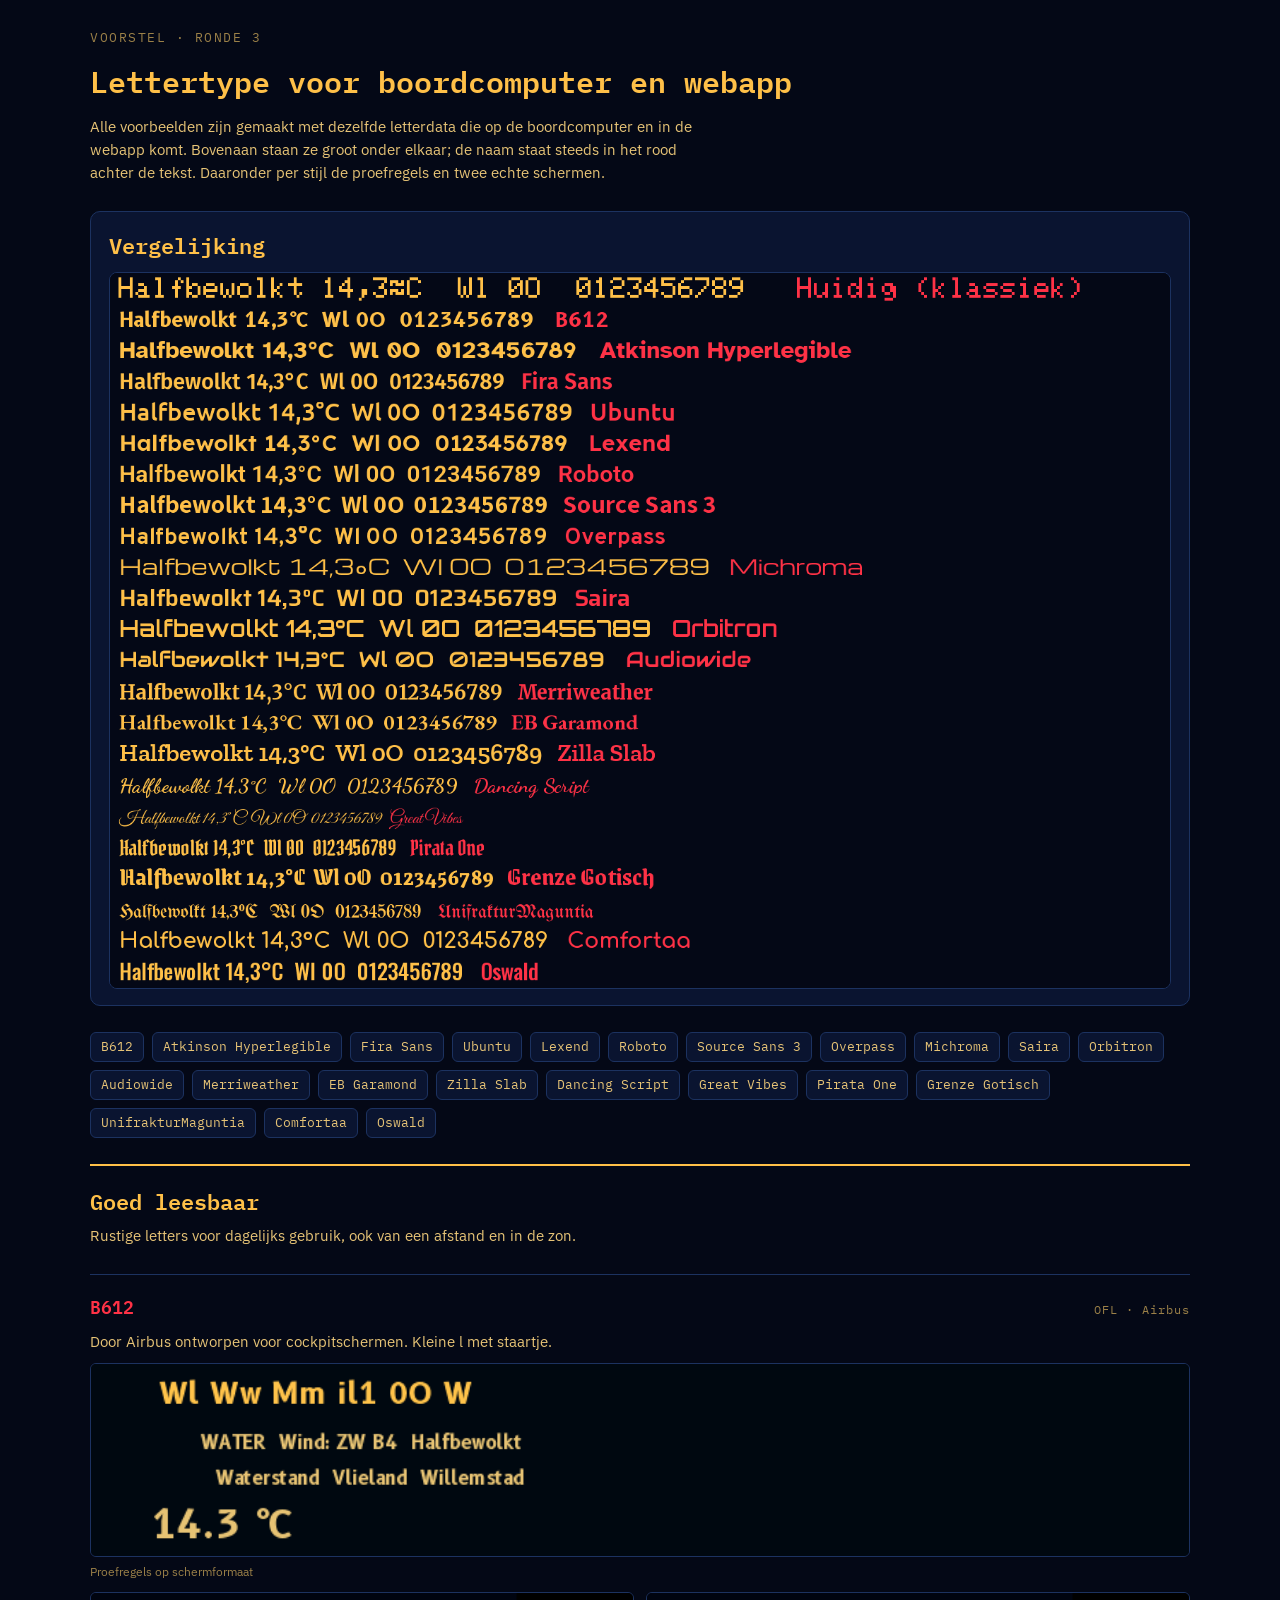
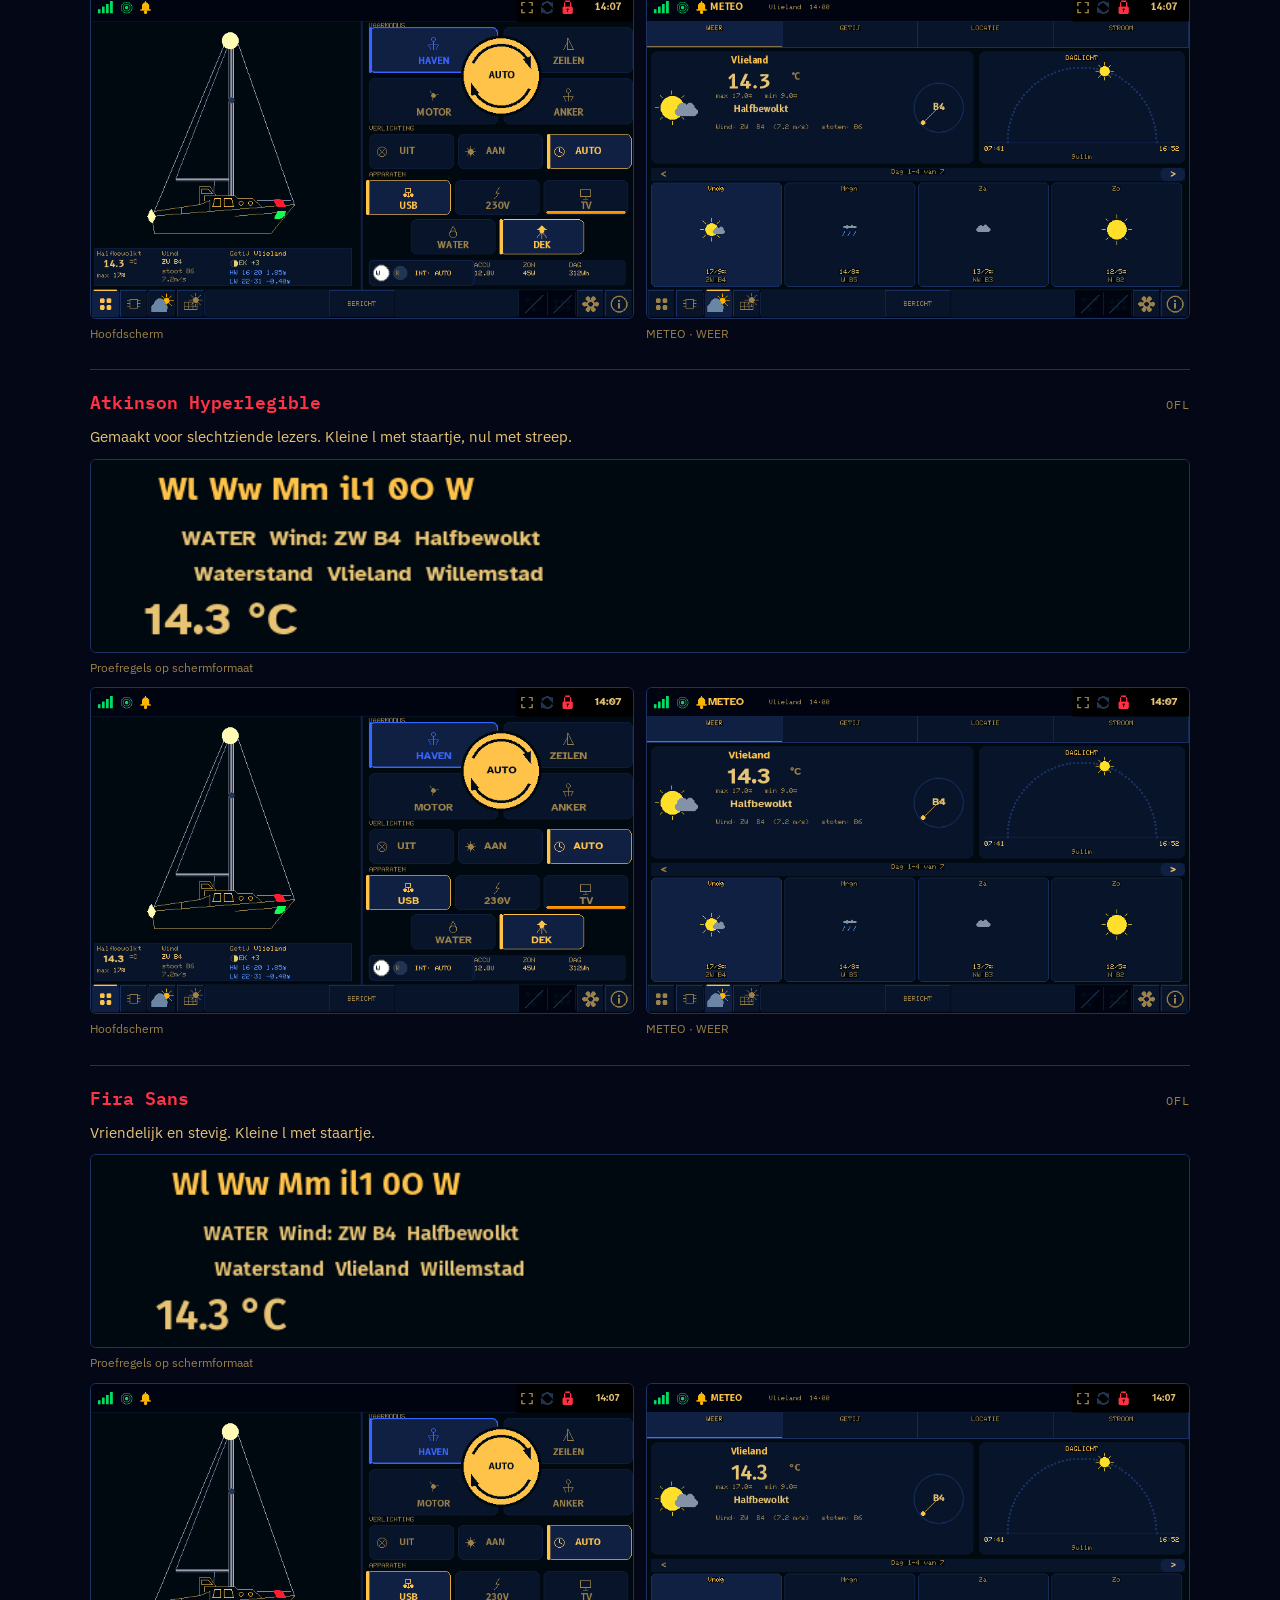
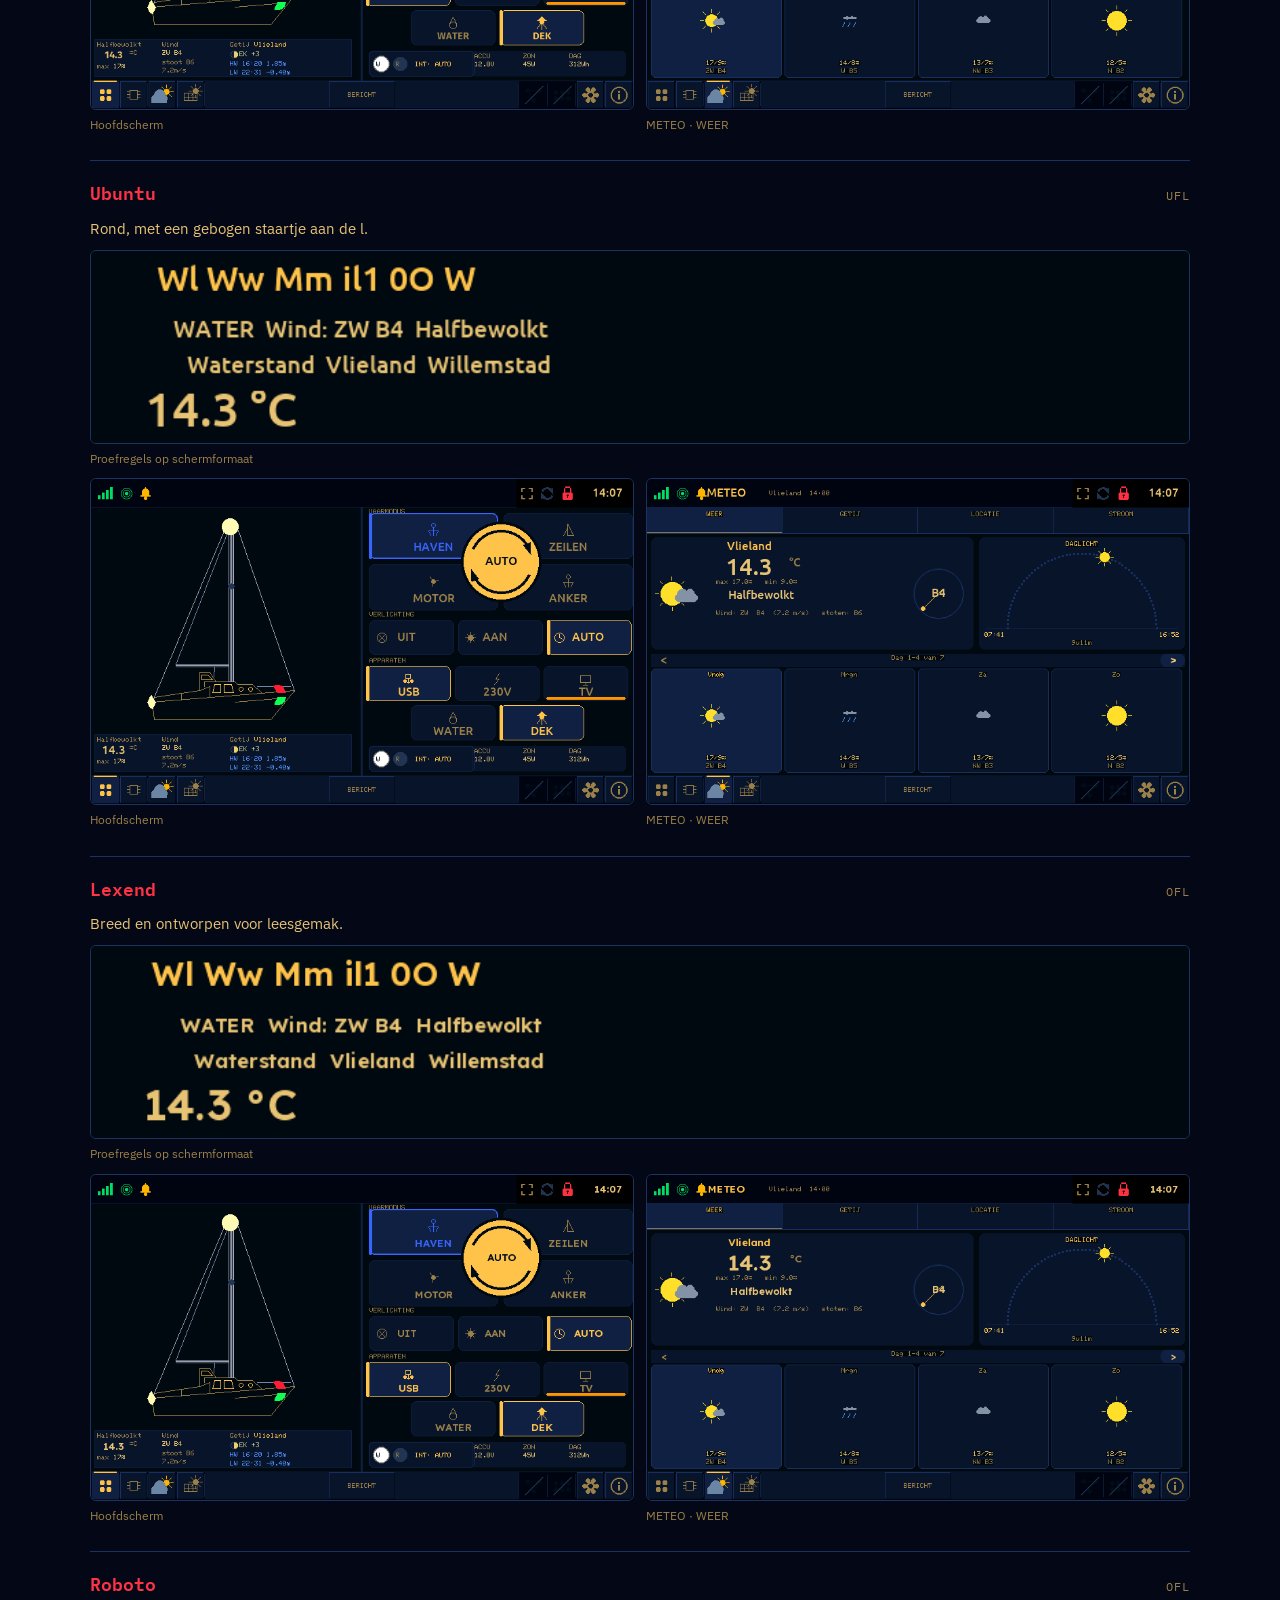
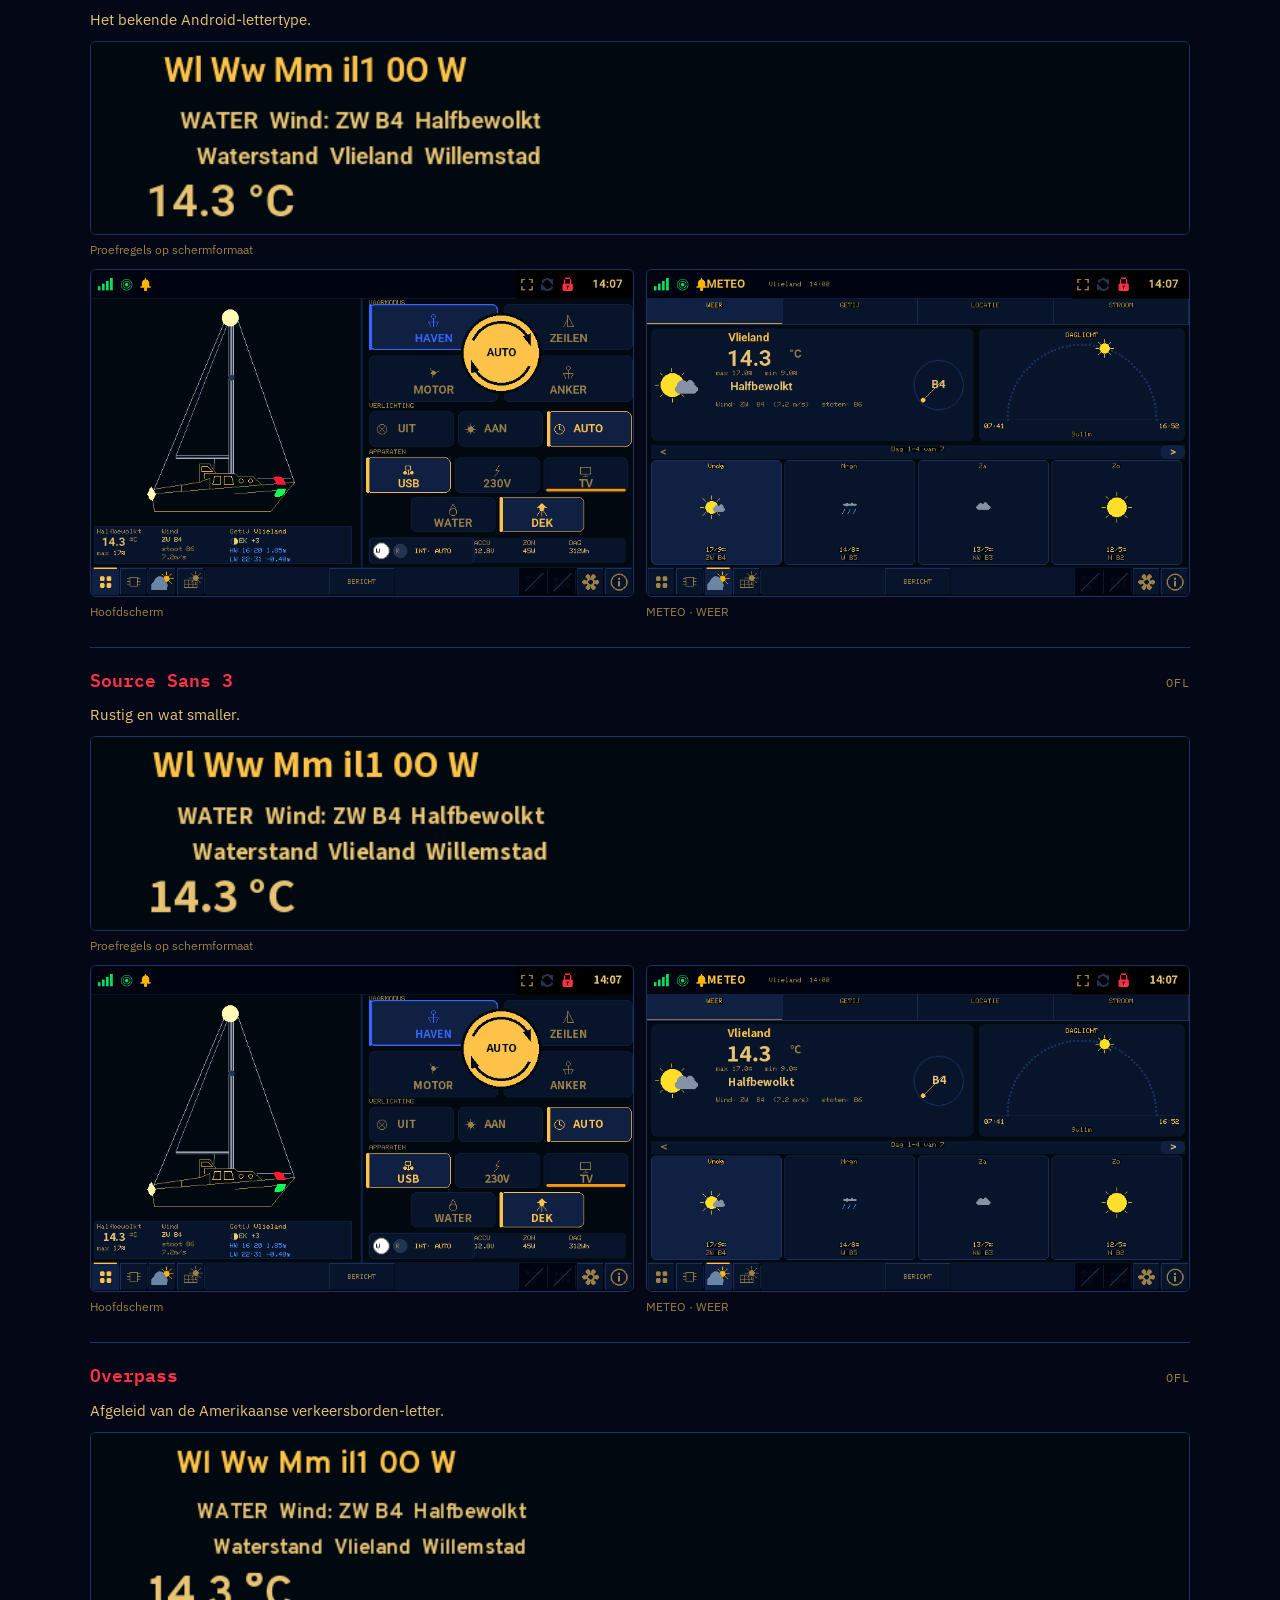
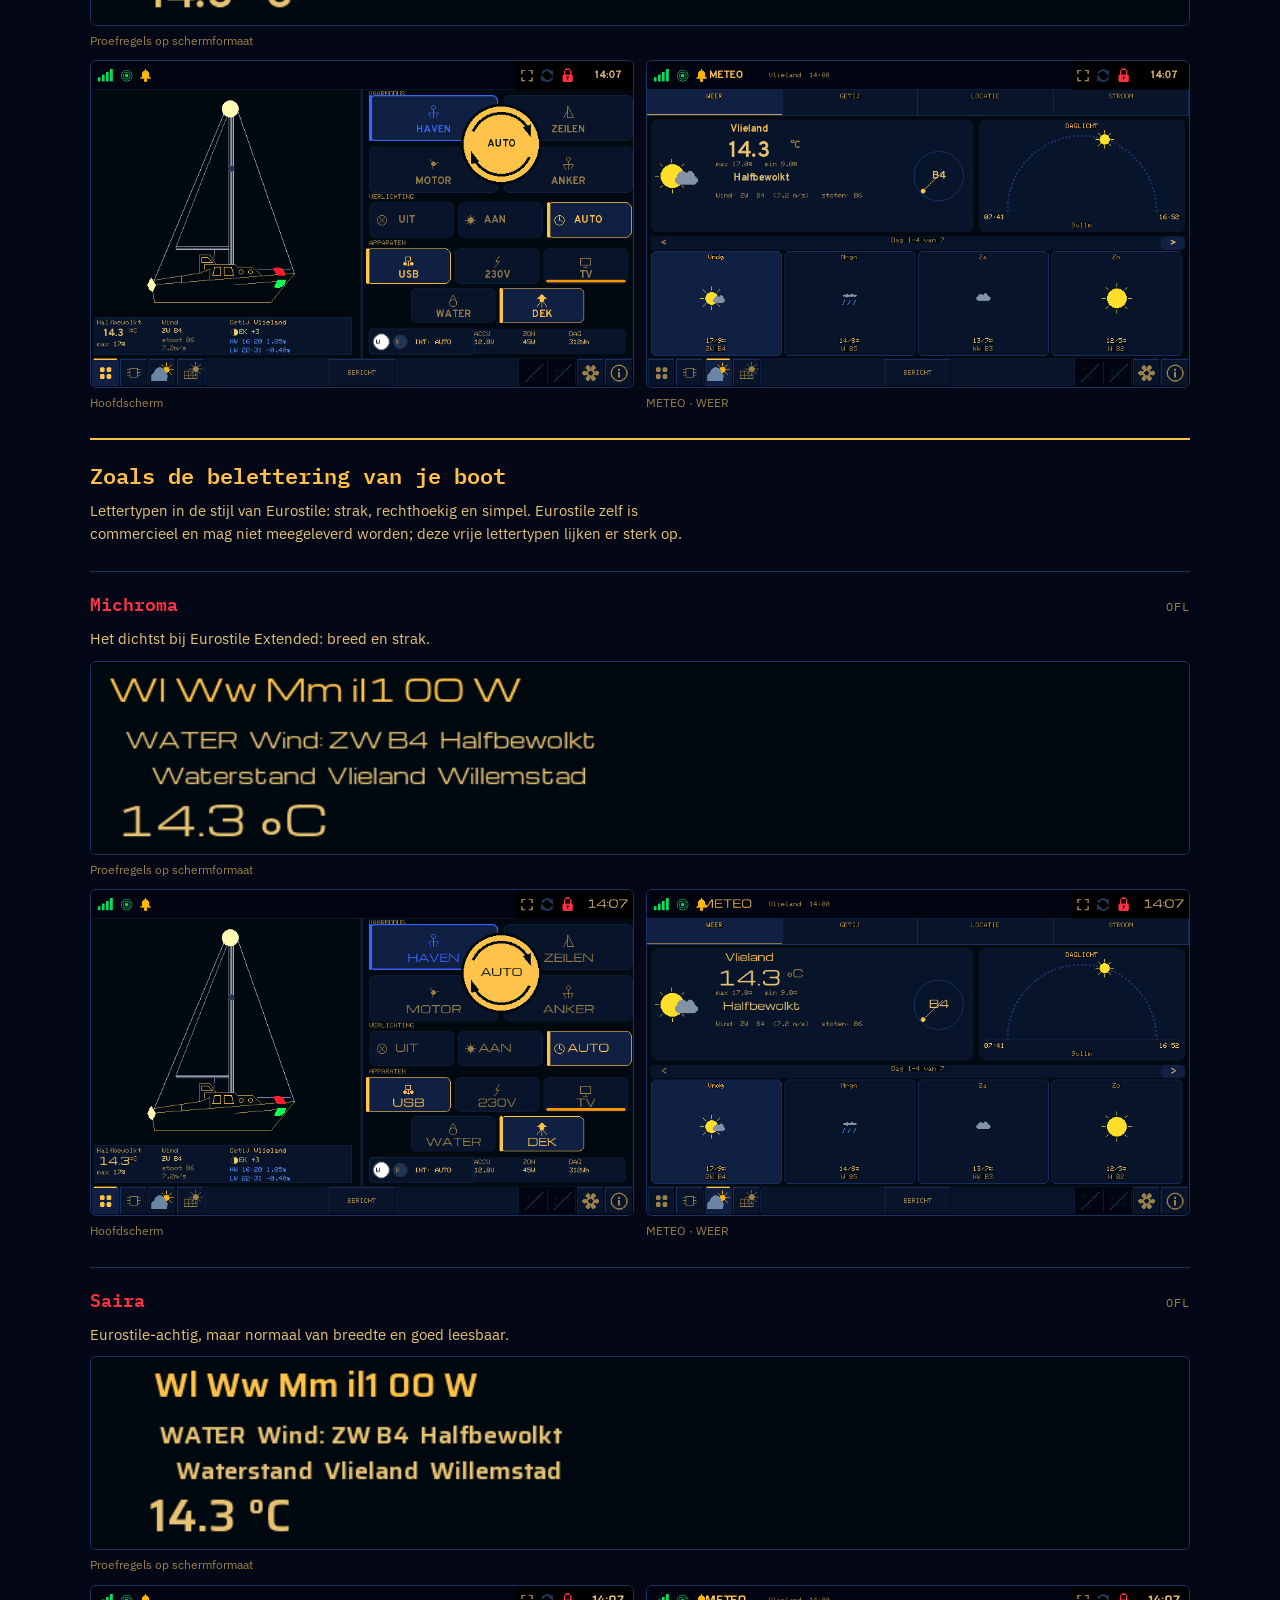
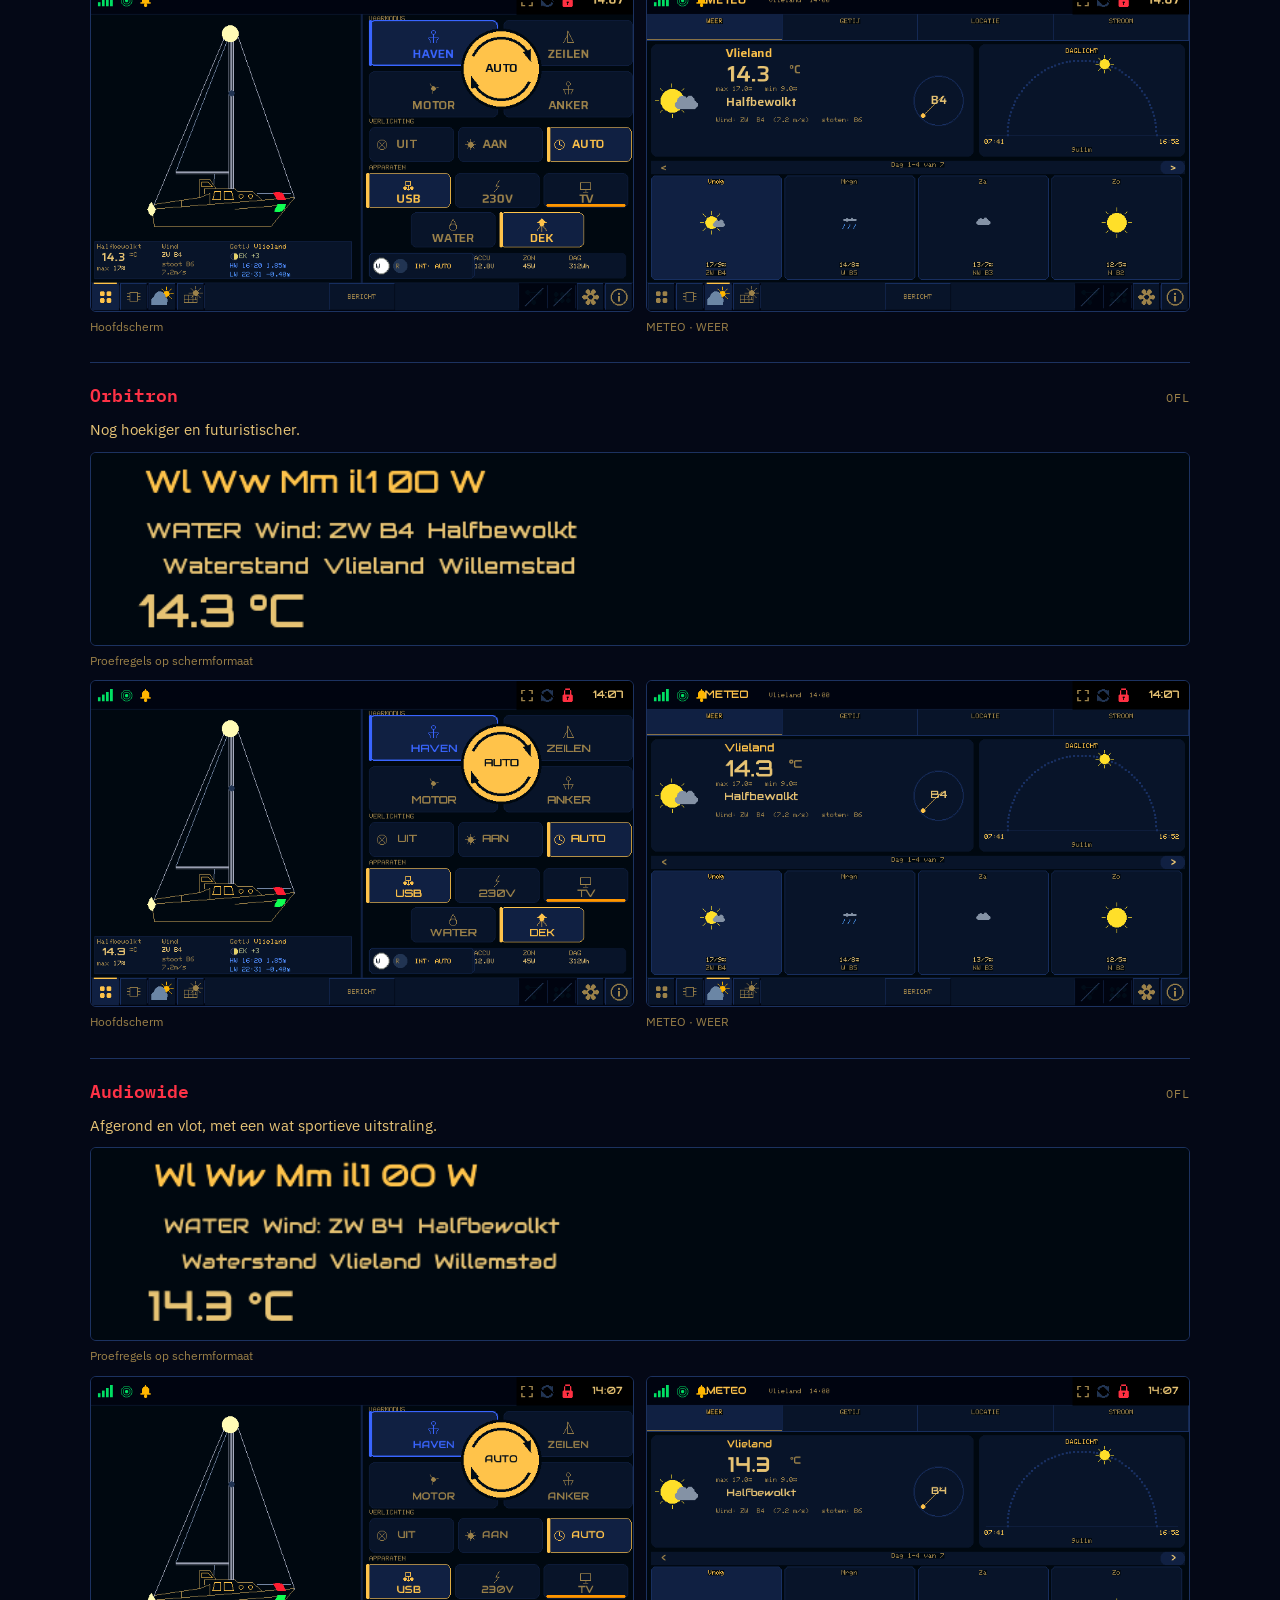
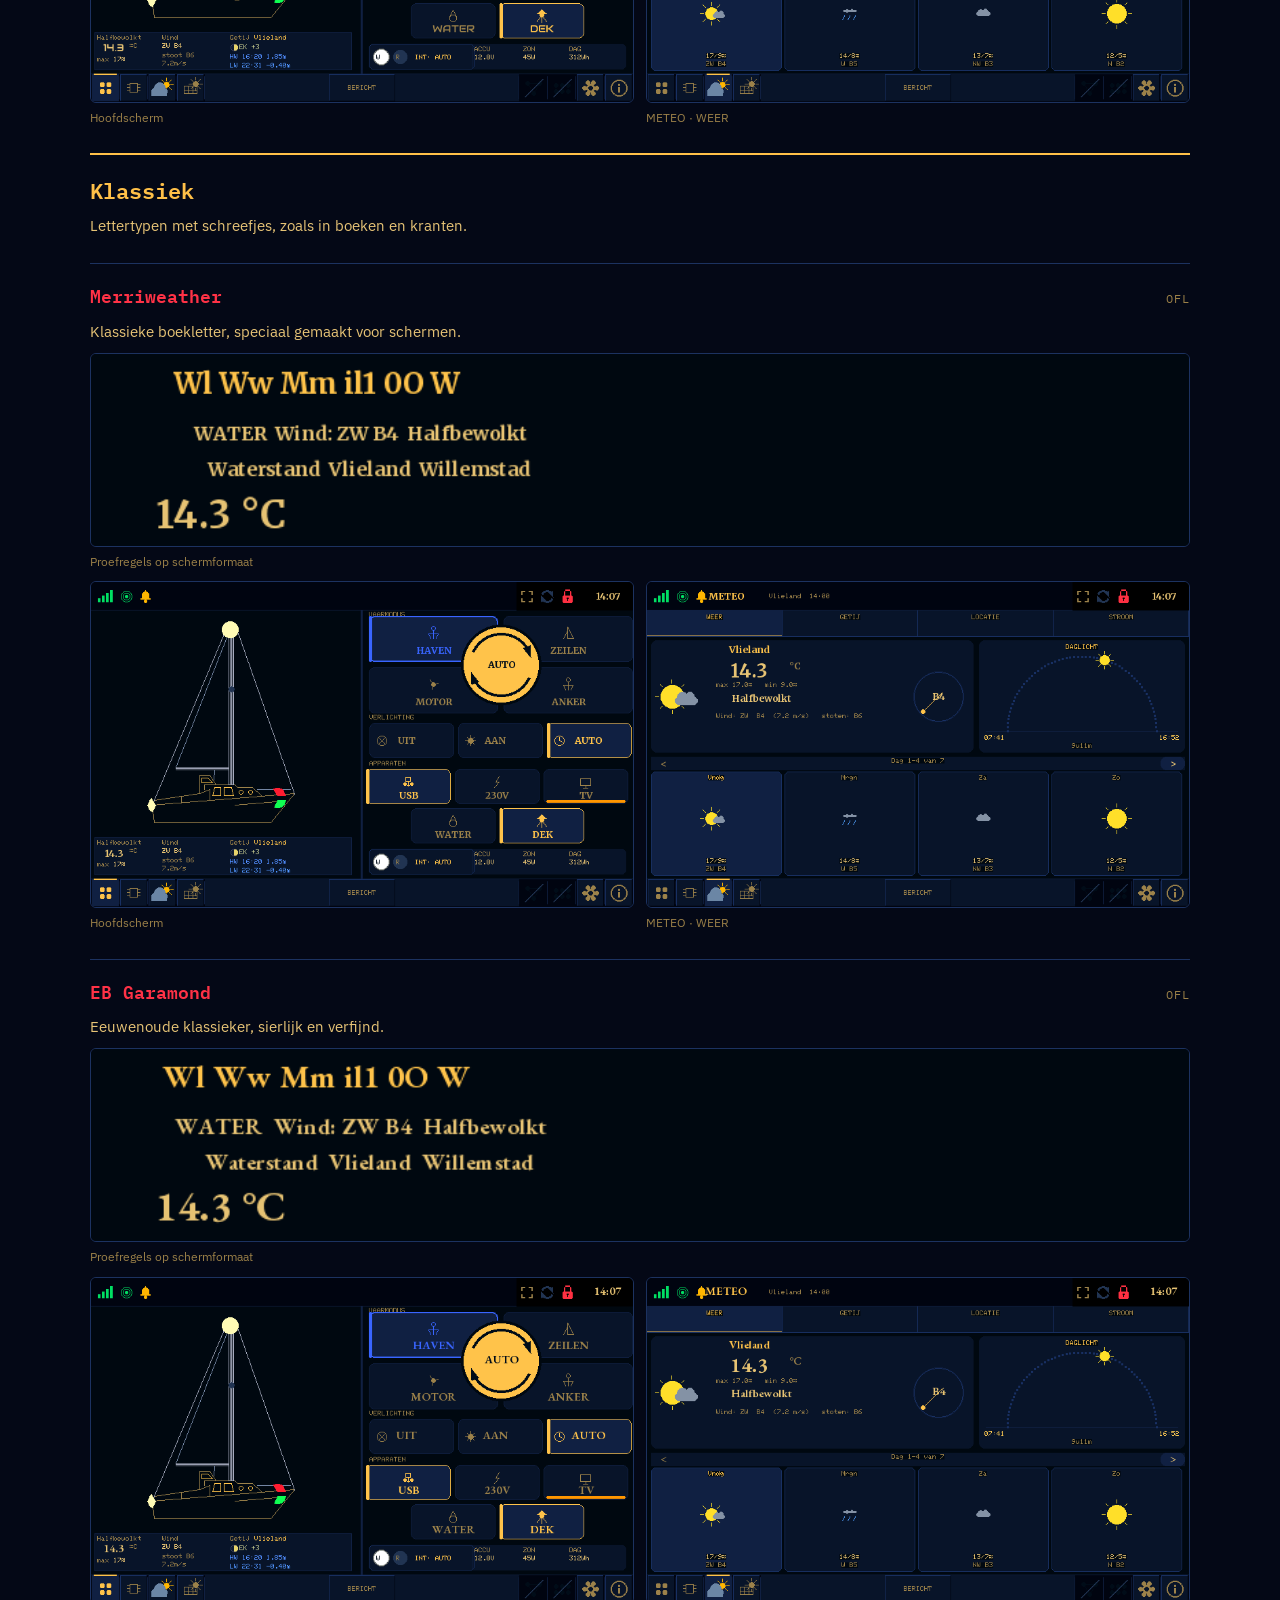
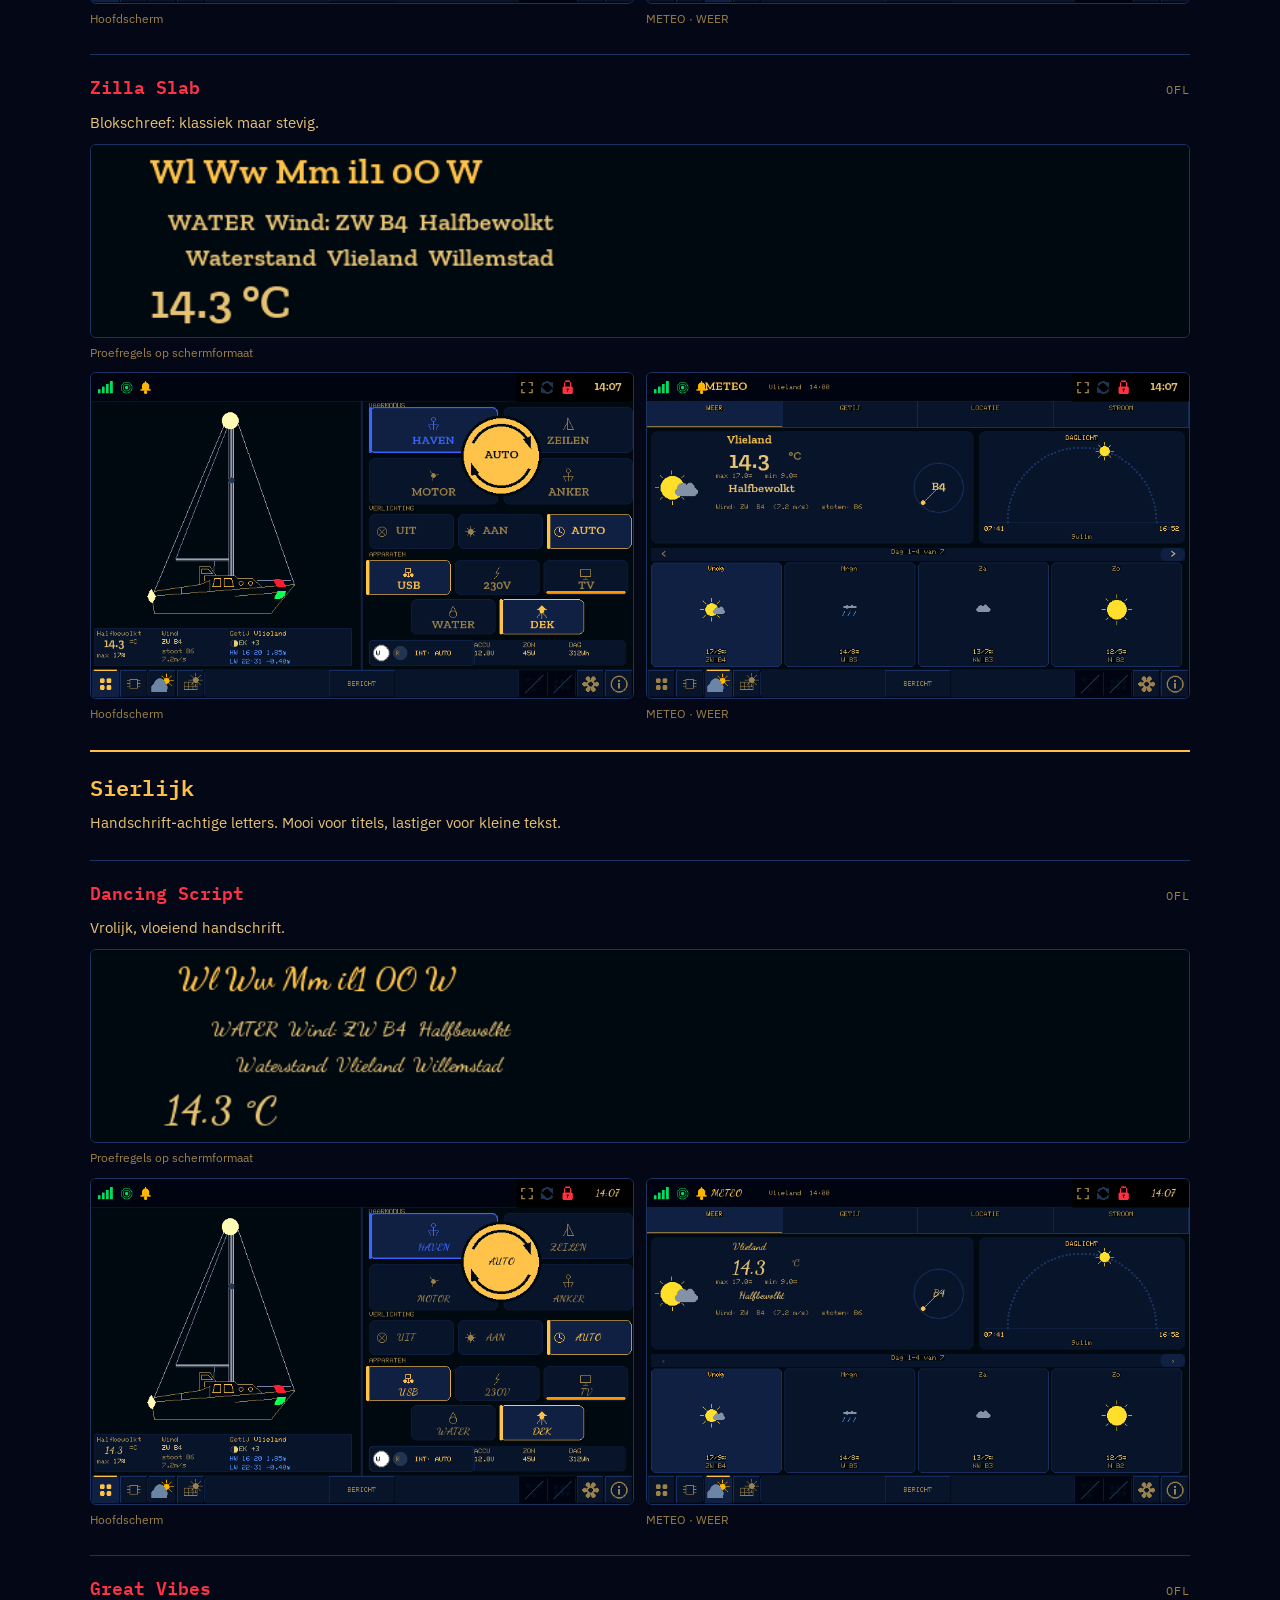
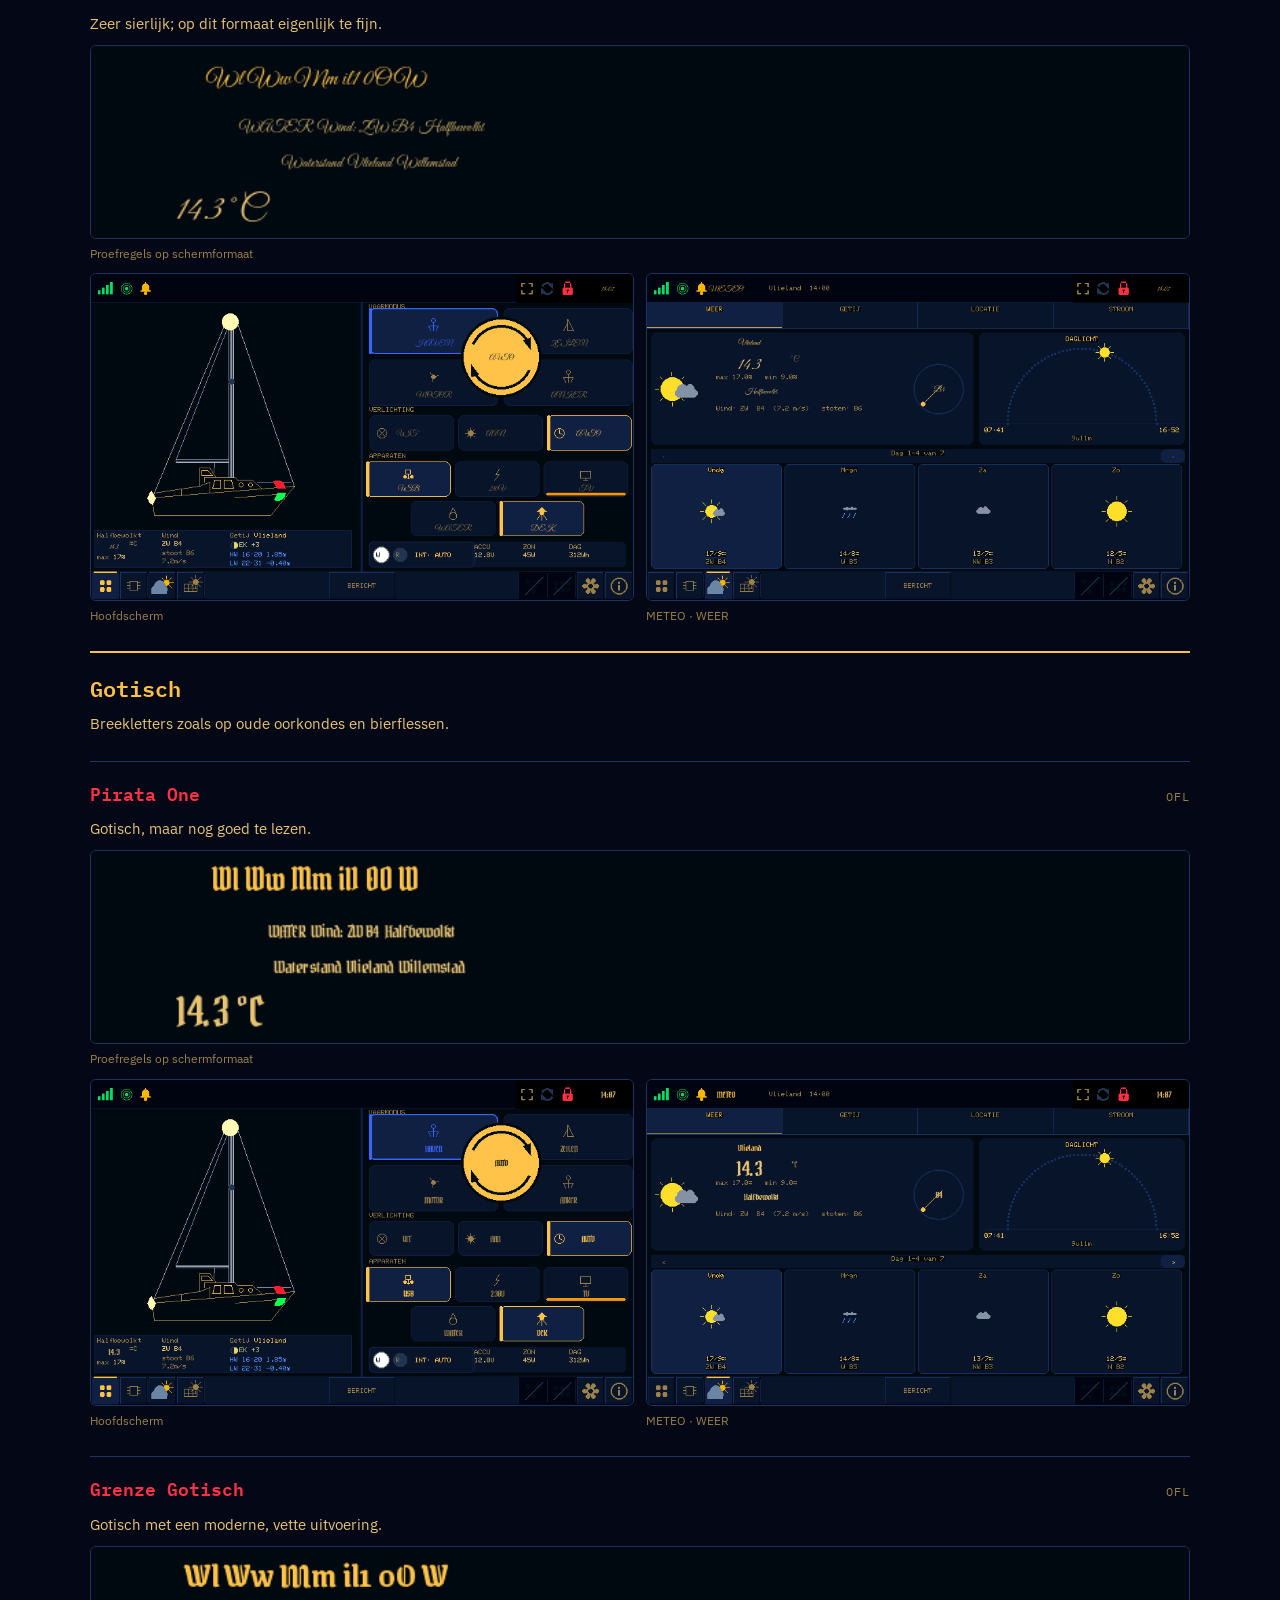
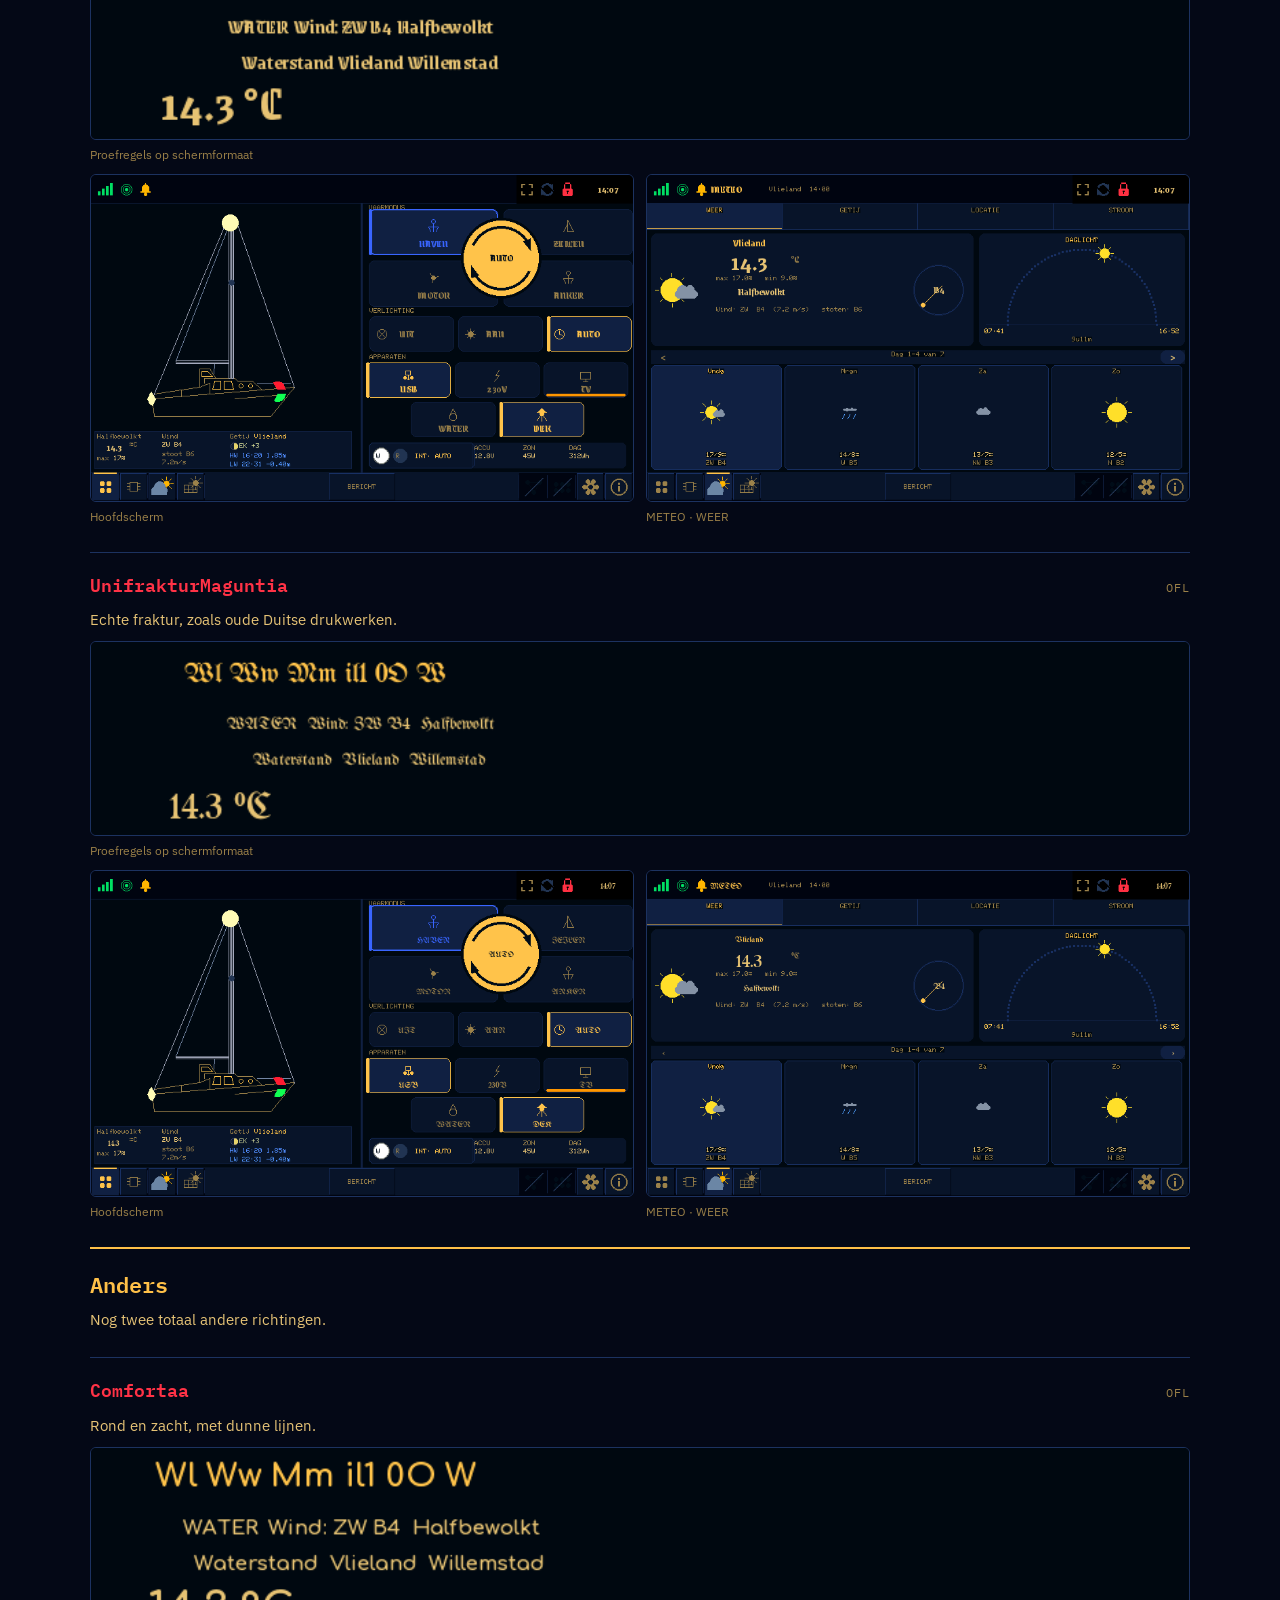
==== commit 1cfc9506: "BKOS lettertypen: vergelijkingsregel met 14,3 °C en cijfers 0-9 Co-Authored-By: Claude Opus 5.5 <nor" ====
--- a/bkos-lettertypen/index.html
+++ b/bkos-lettertypen/index.html
@@ -16,7 +16,7 @@
 p{margin:0;max-width:70ch}
 .blok{background:var(--paneel);border:1px solid var(--rand);border-radius:10px;padding:16px 18px;display:flex;flex-direction:column;gap:10px}
 .vglwrap{overflow-x:auto;border:1px solid var(--rand);border-radius:8px;background:#040816}
-.vglwrap .rij{display:flex;flex-direction:column;min-width:640px}
+.vglwrap .rij{display:flex;flex-direction:column;min-width:900px}
 img{display:block;max-width:100%;height:auto}
 img.vgl{width:100%;border:0;border-radius:0}
 .groep{border-top:2px solid var(--amber);padding-top:18px;display:flex;flex-direction:column;gap:6px}
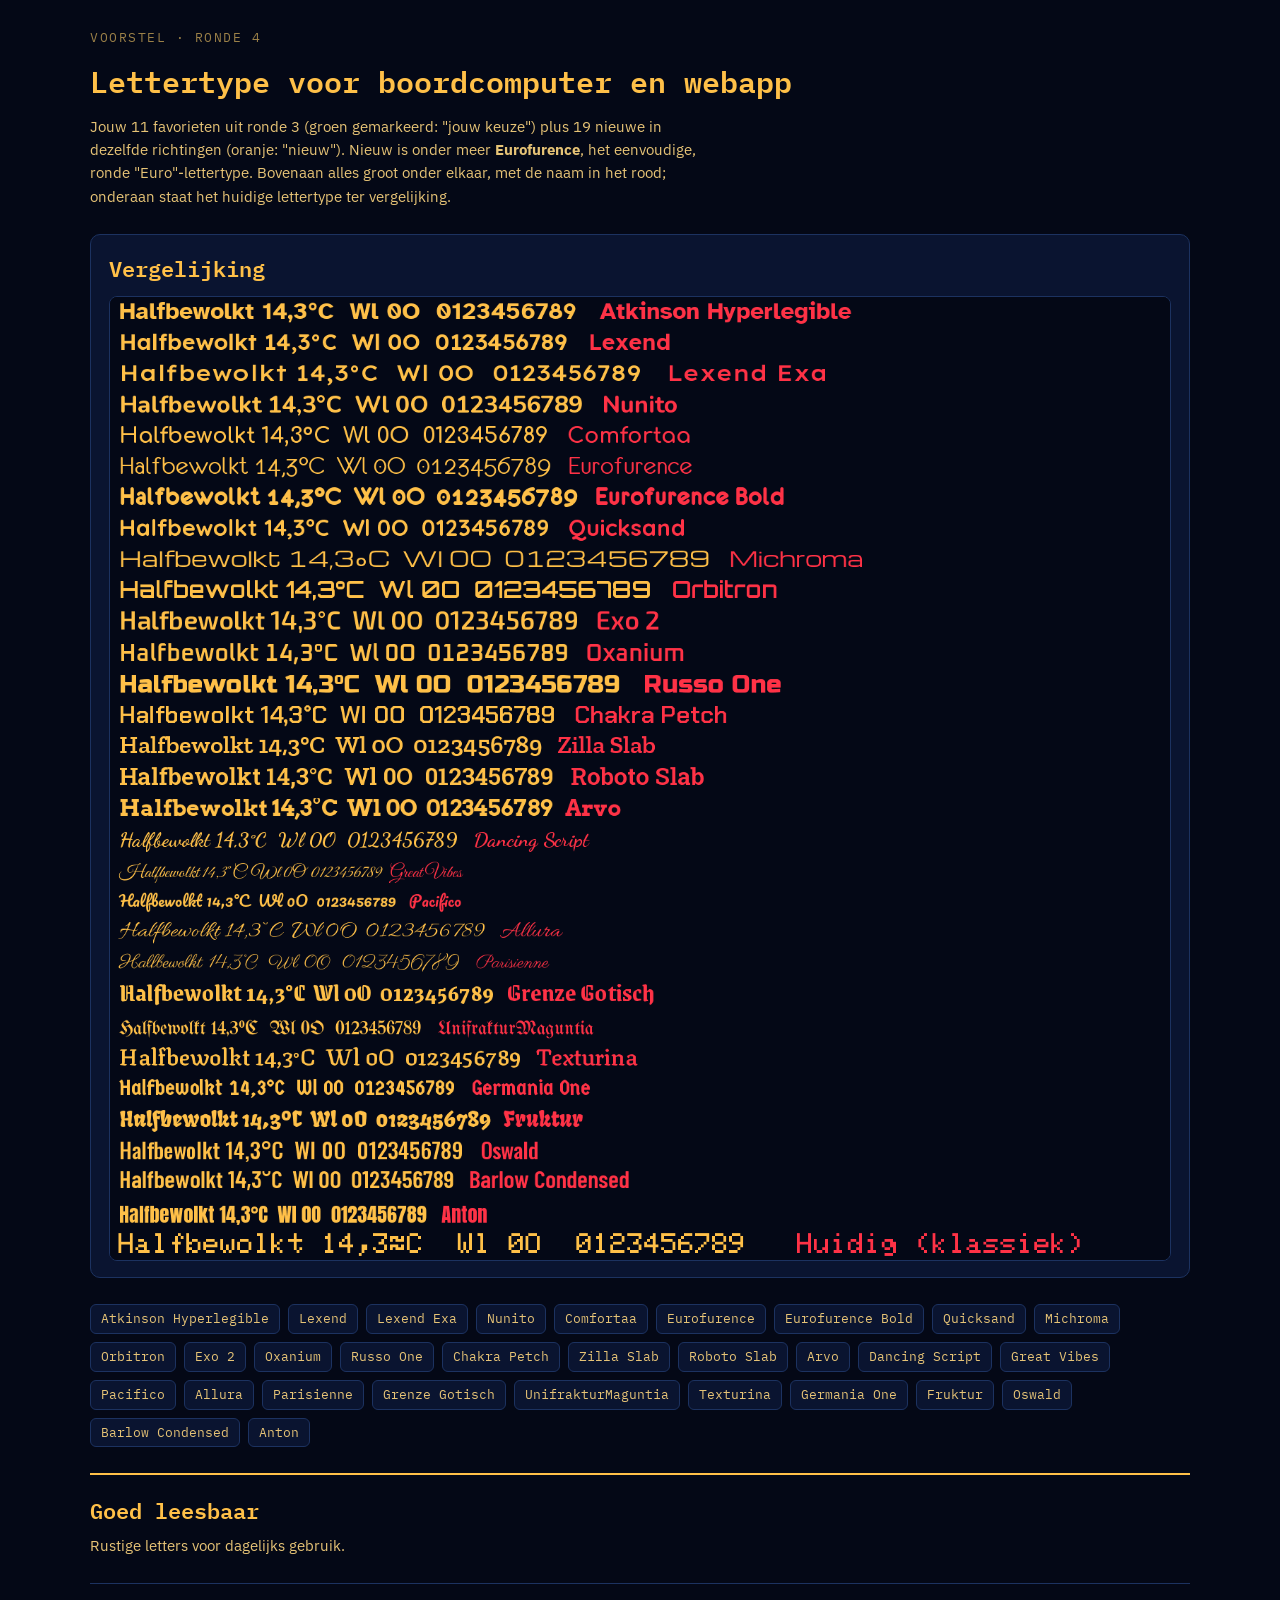
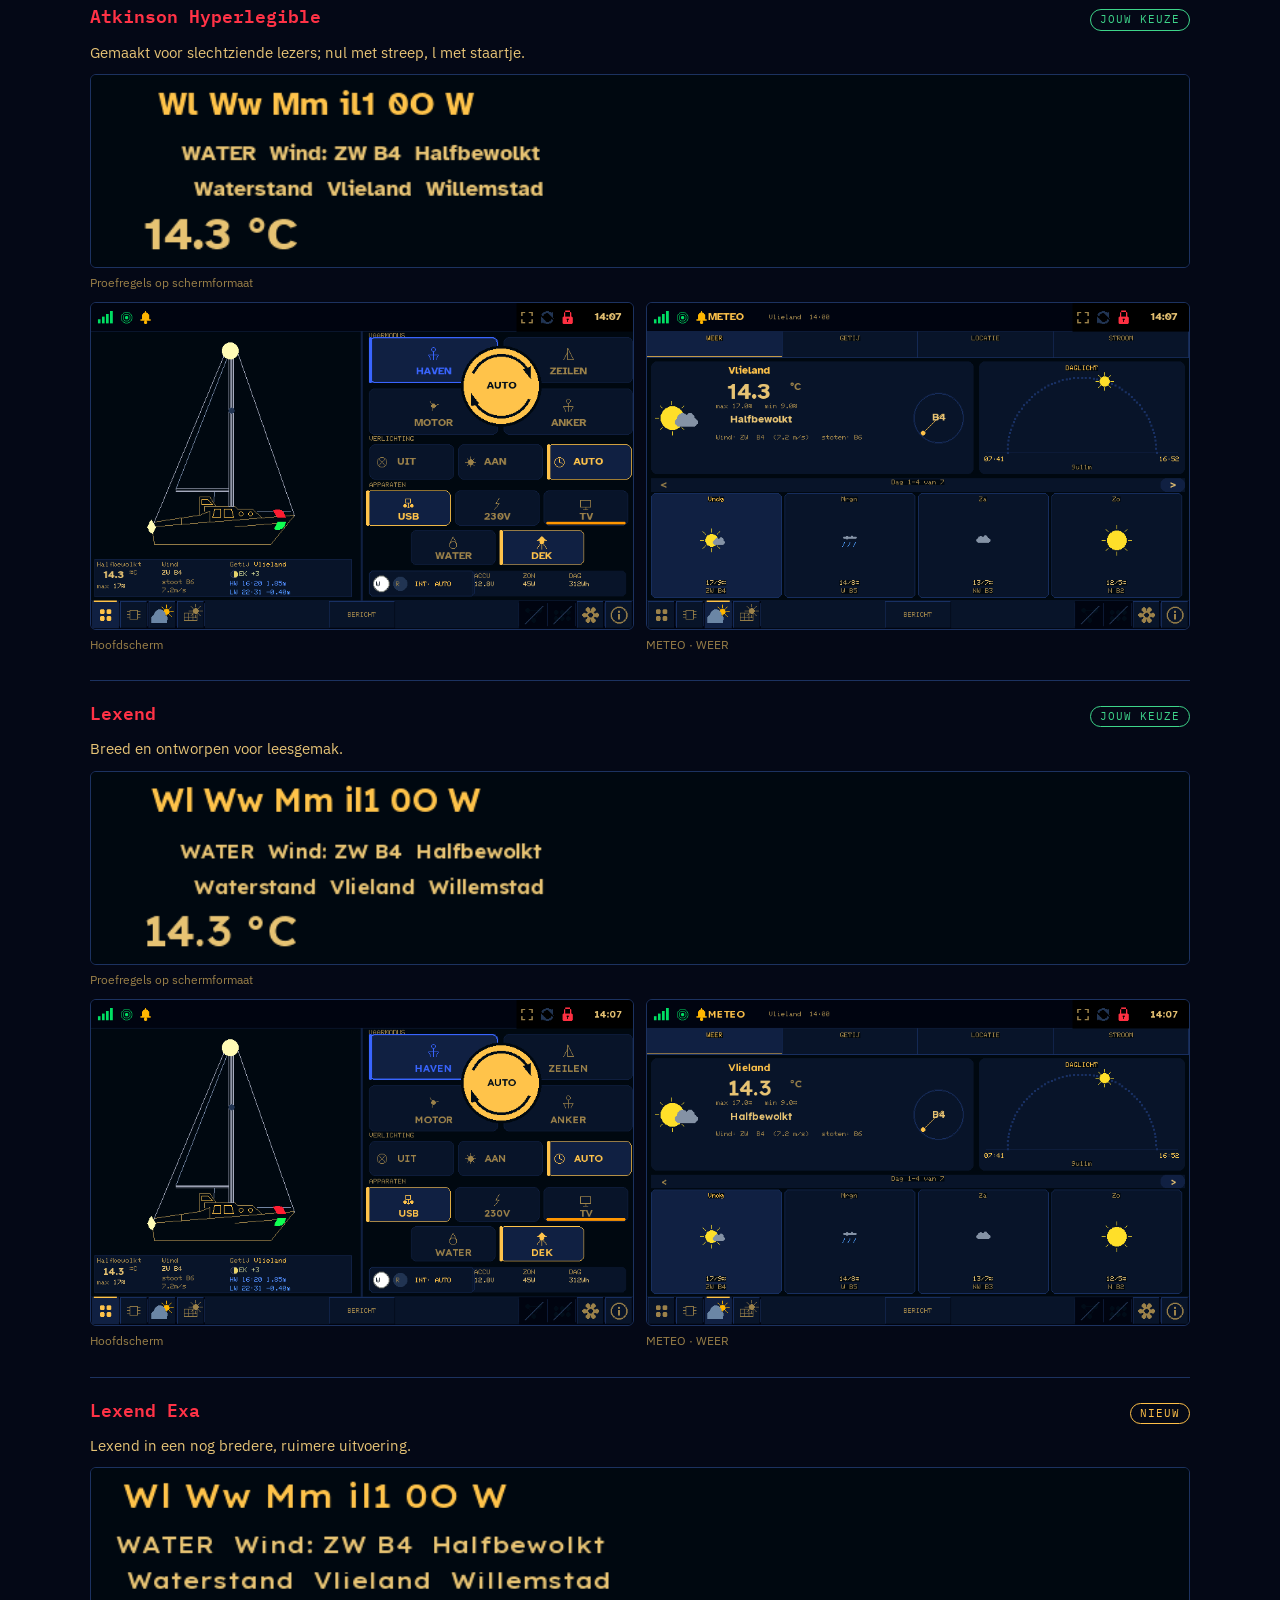
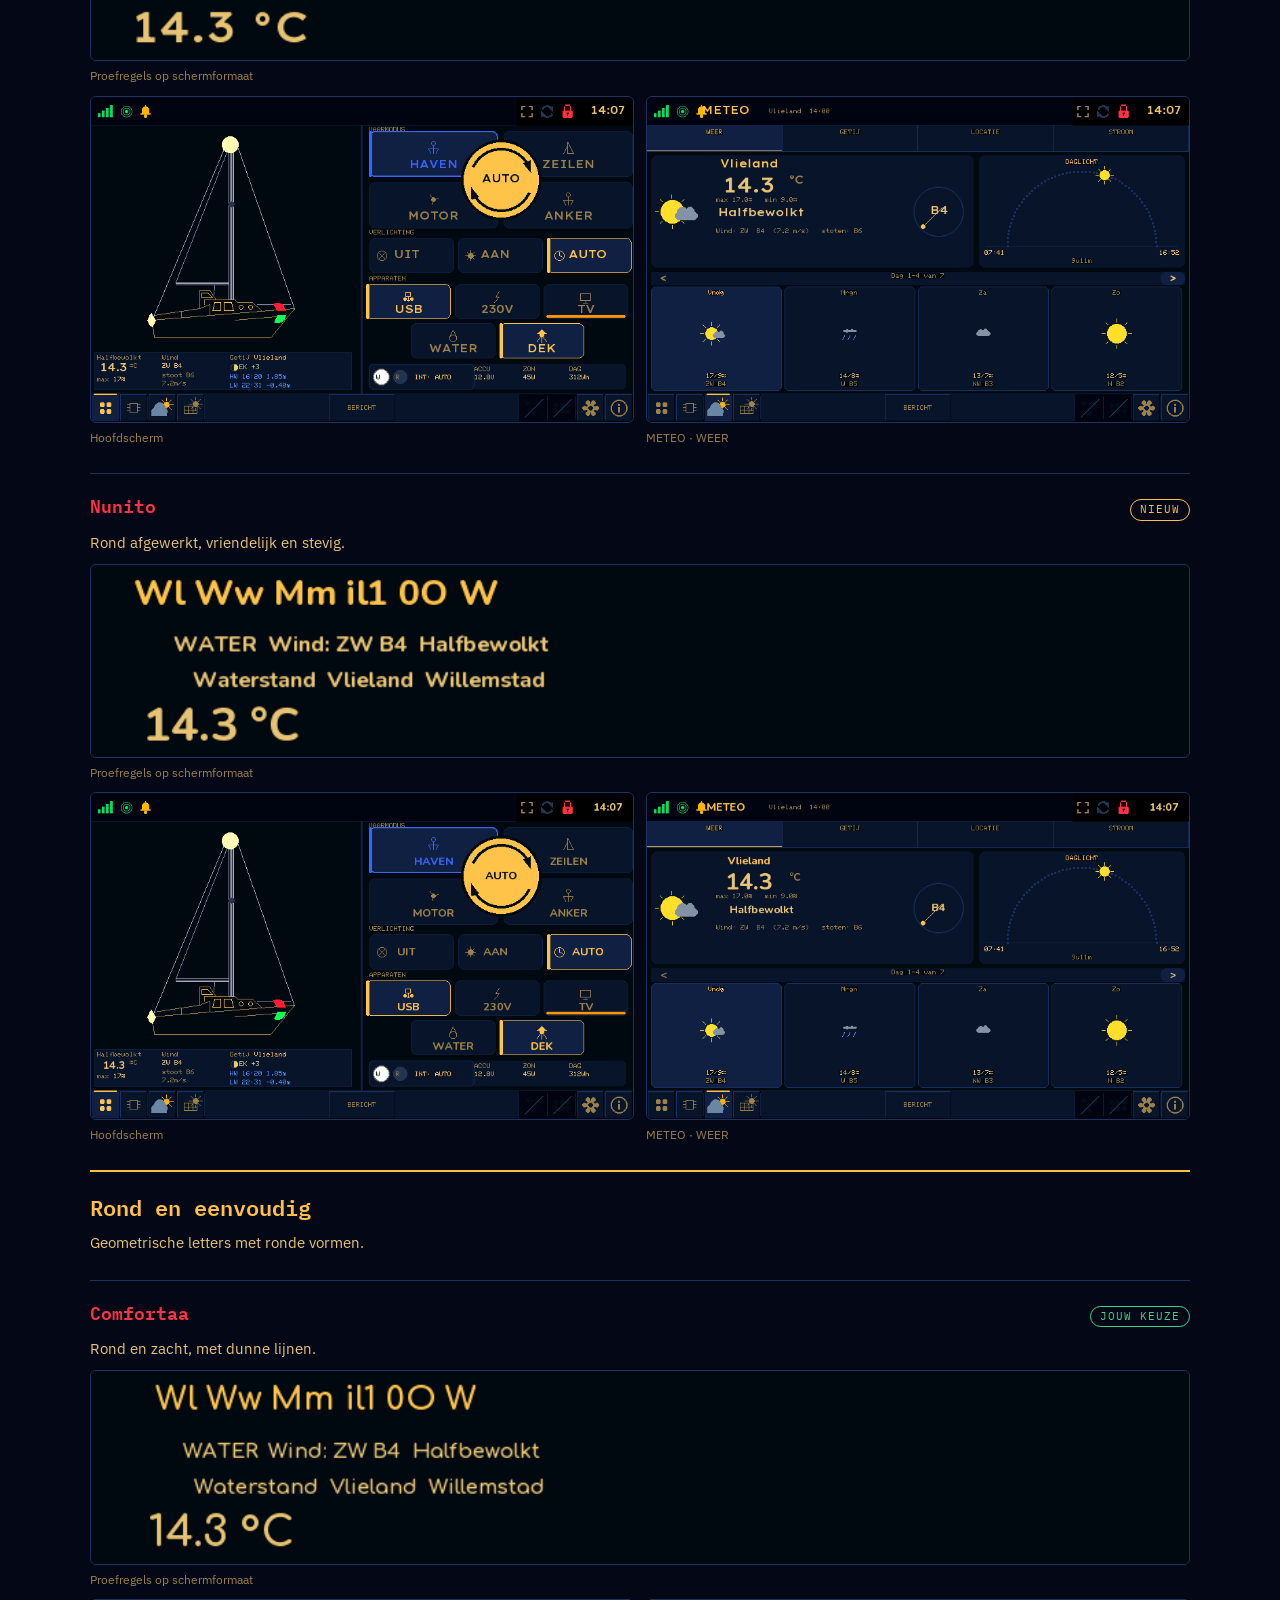
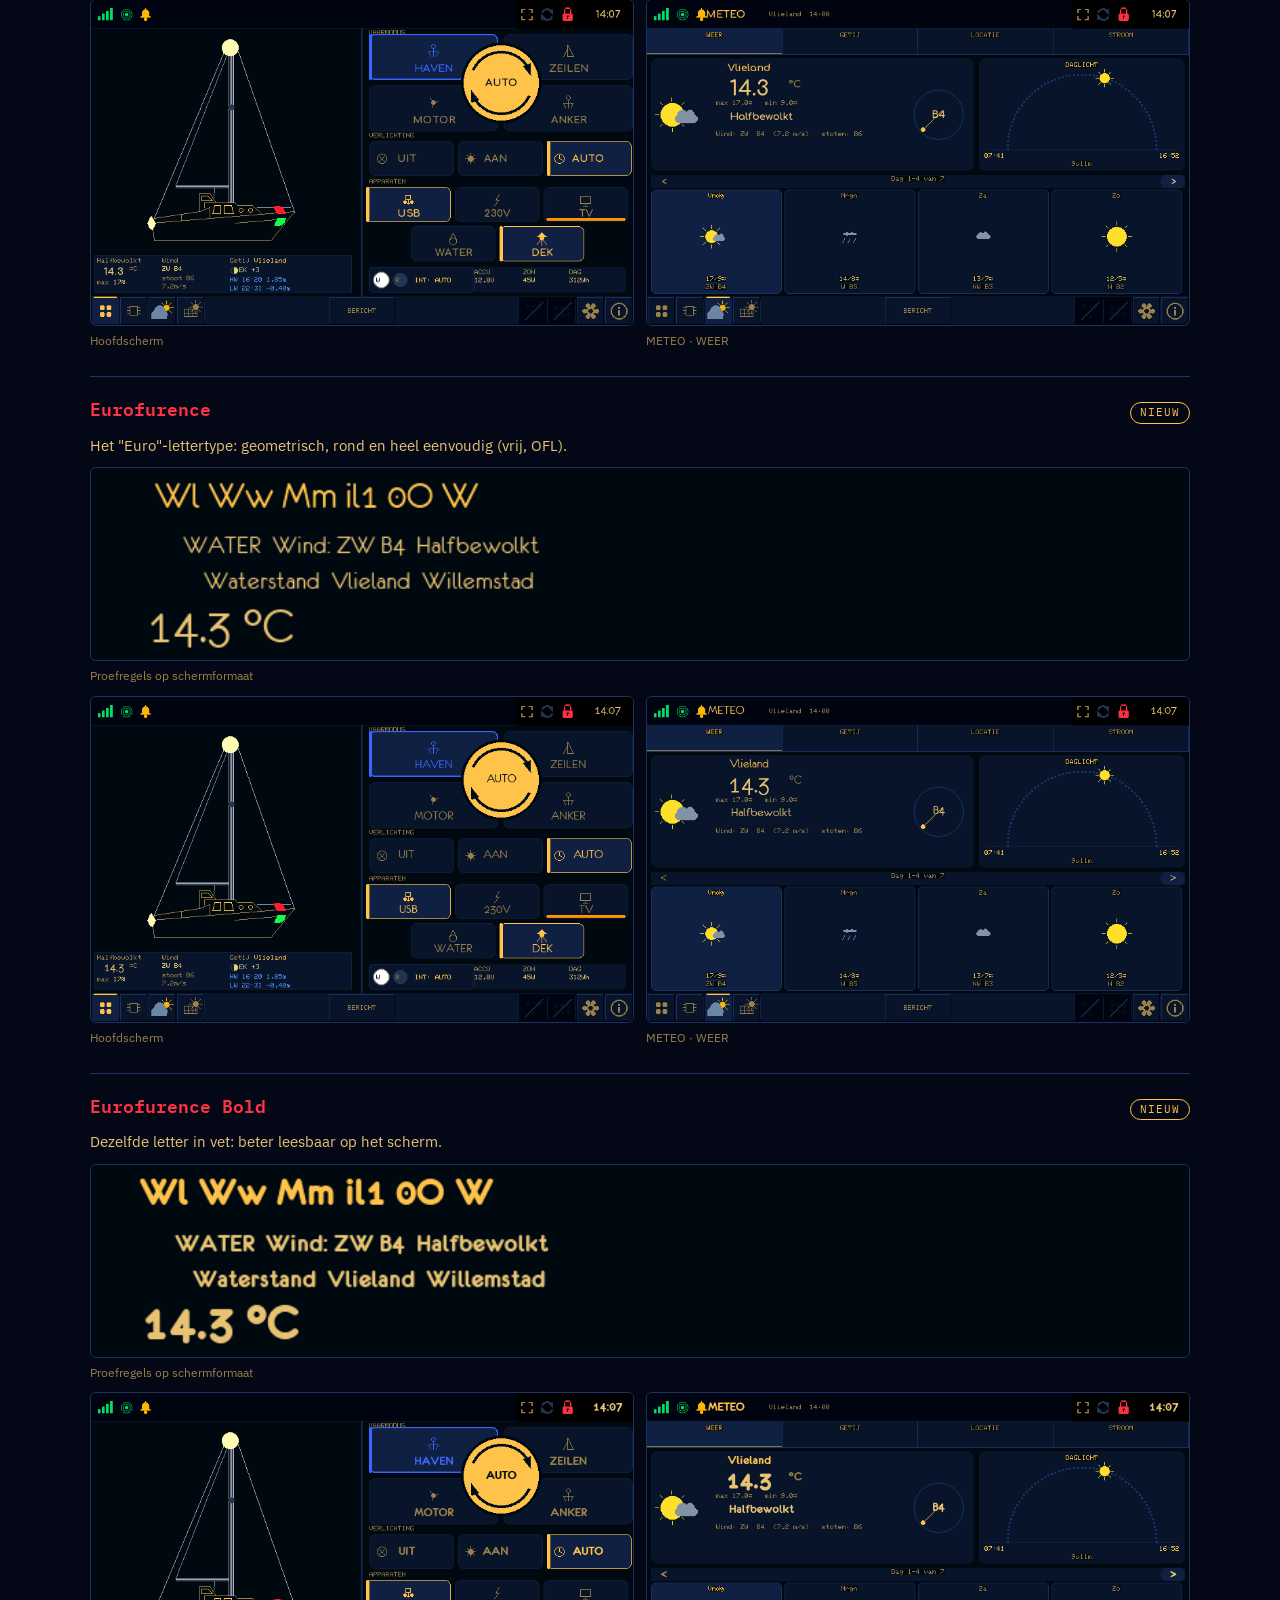
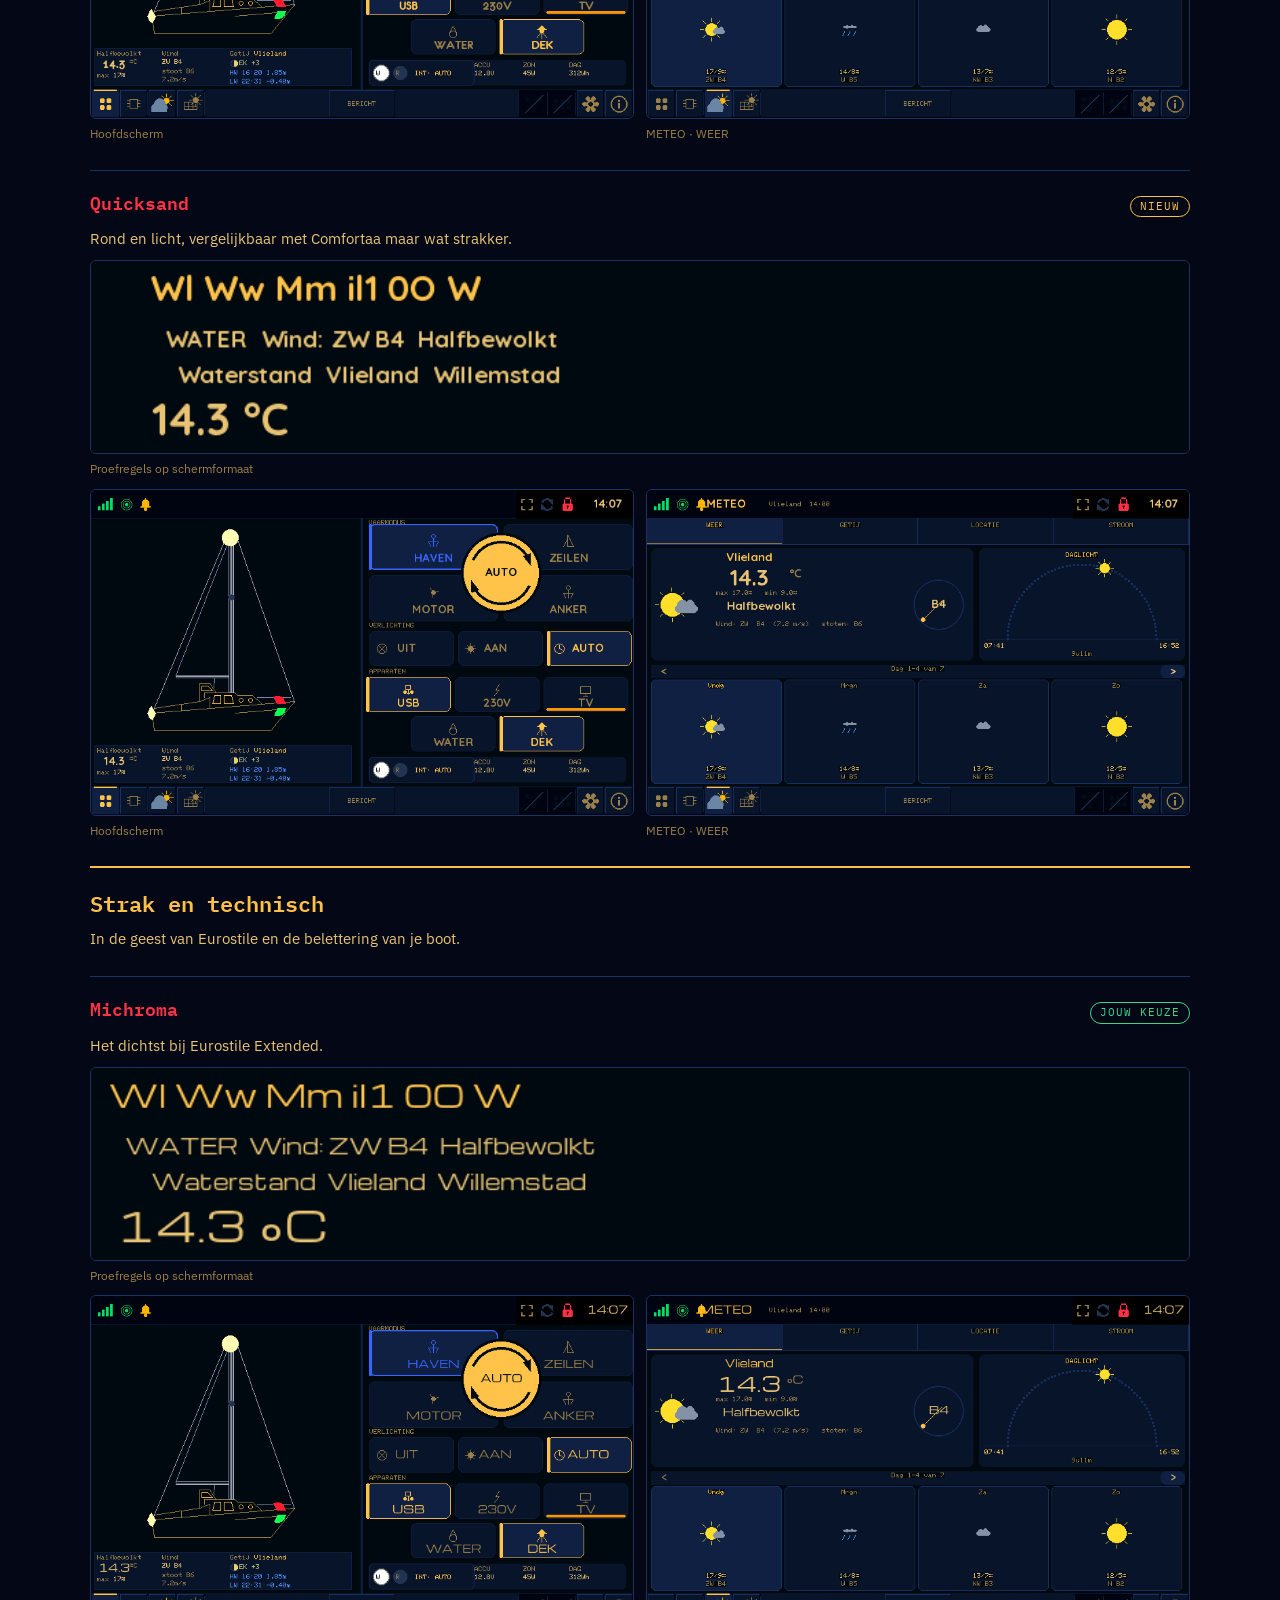
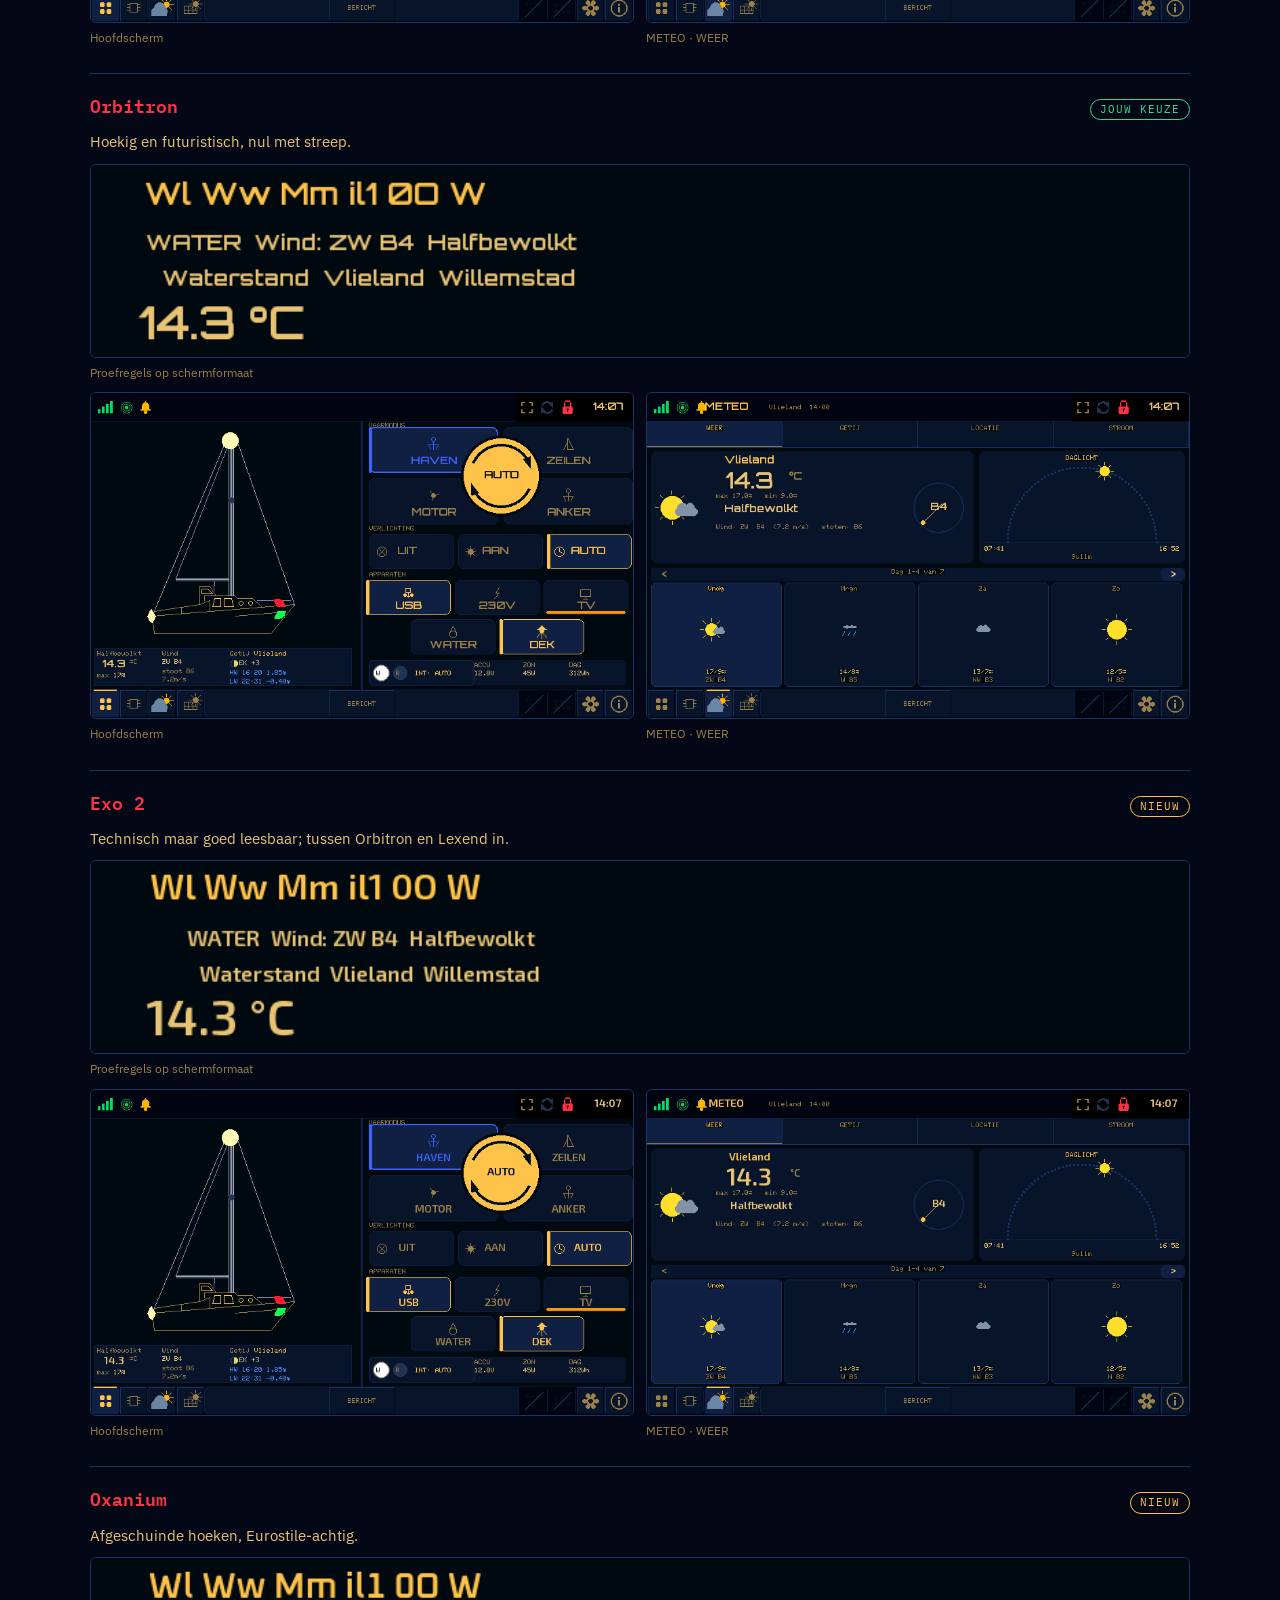
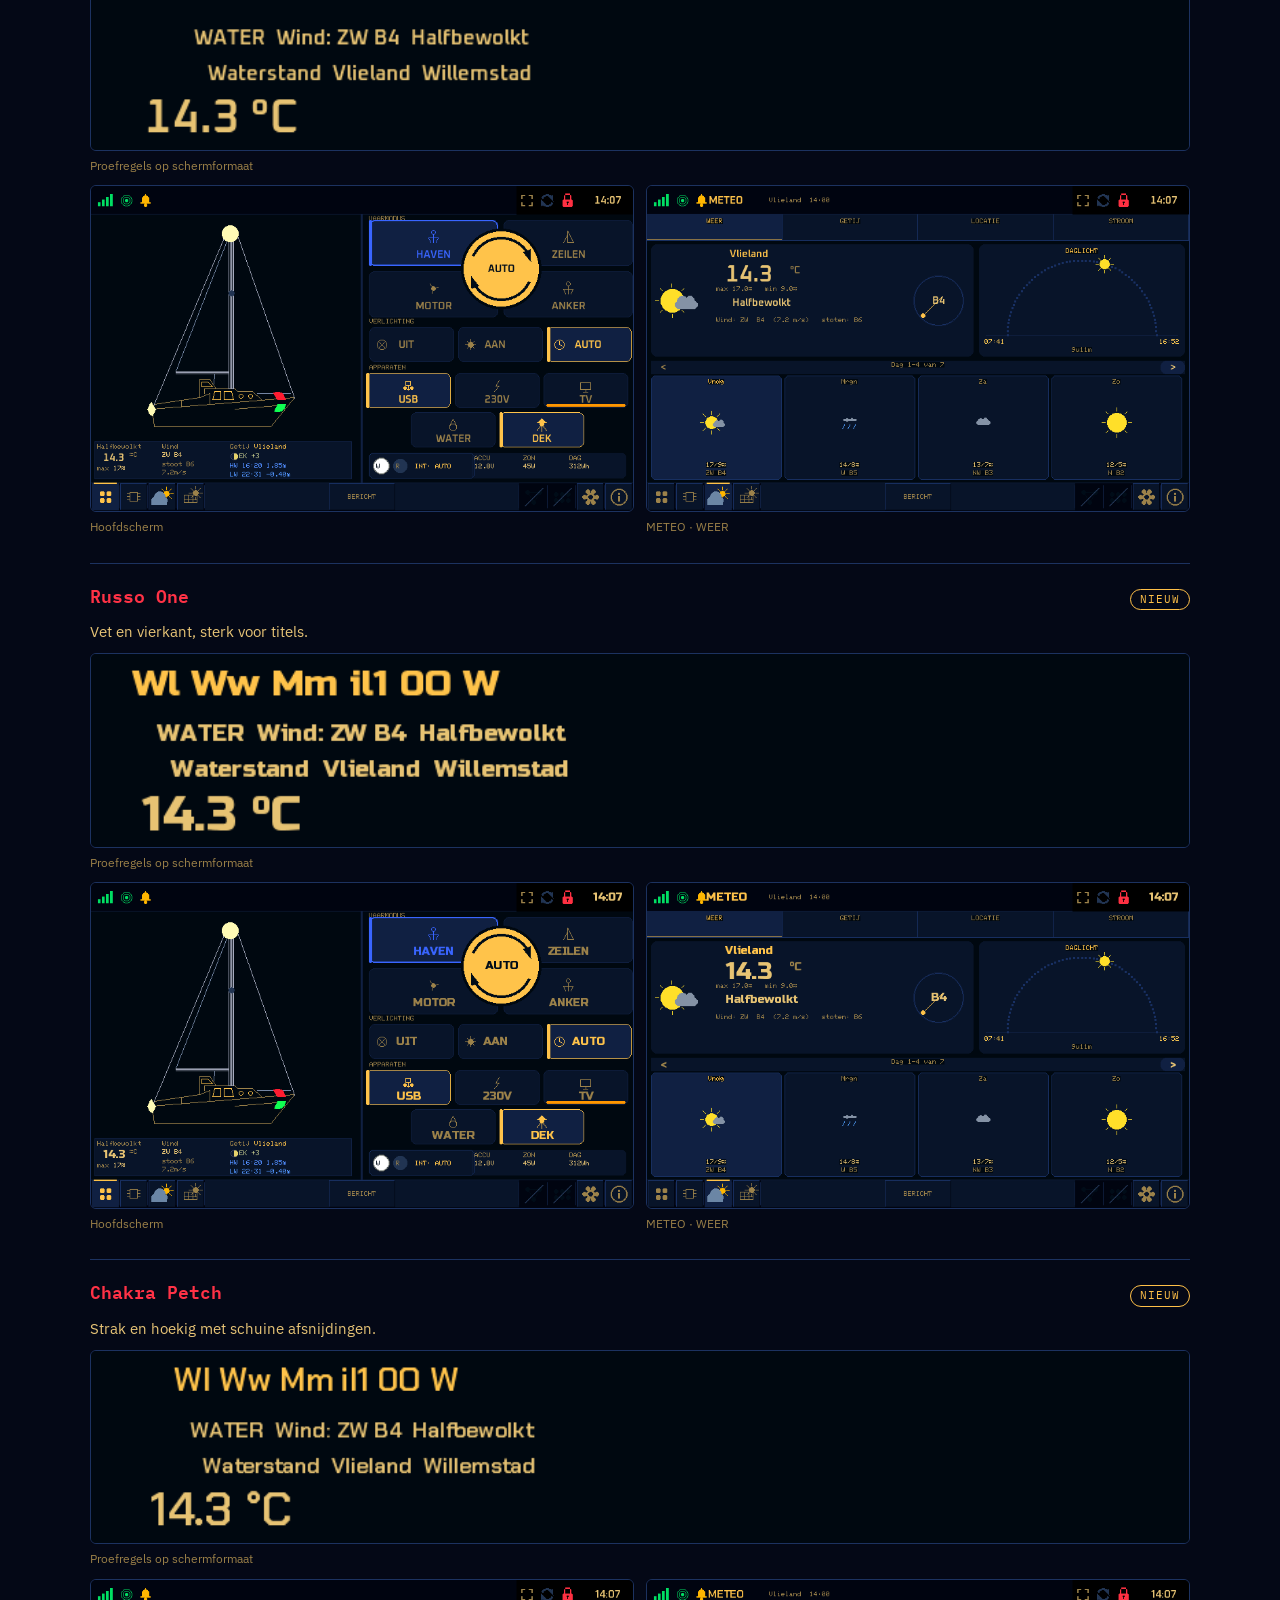
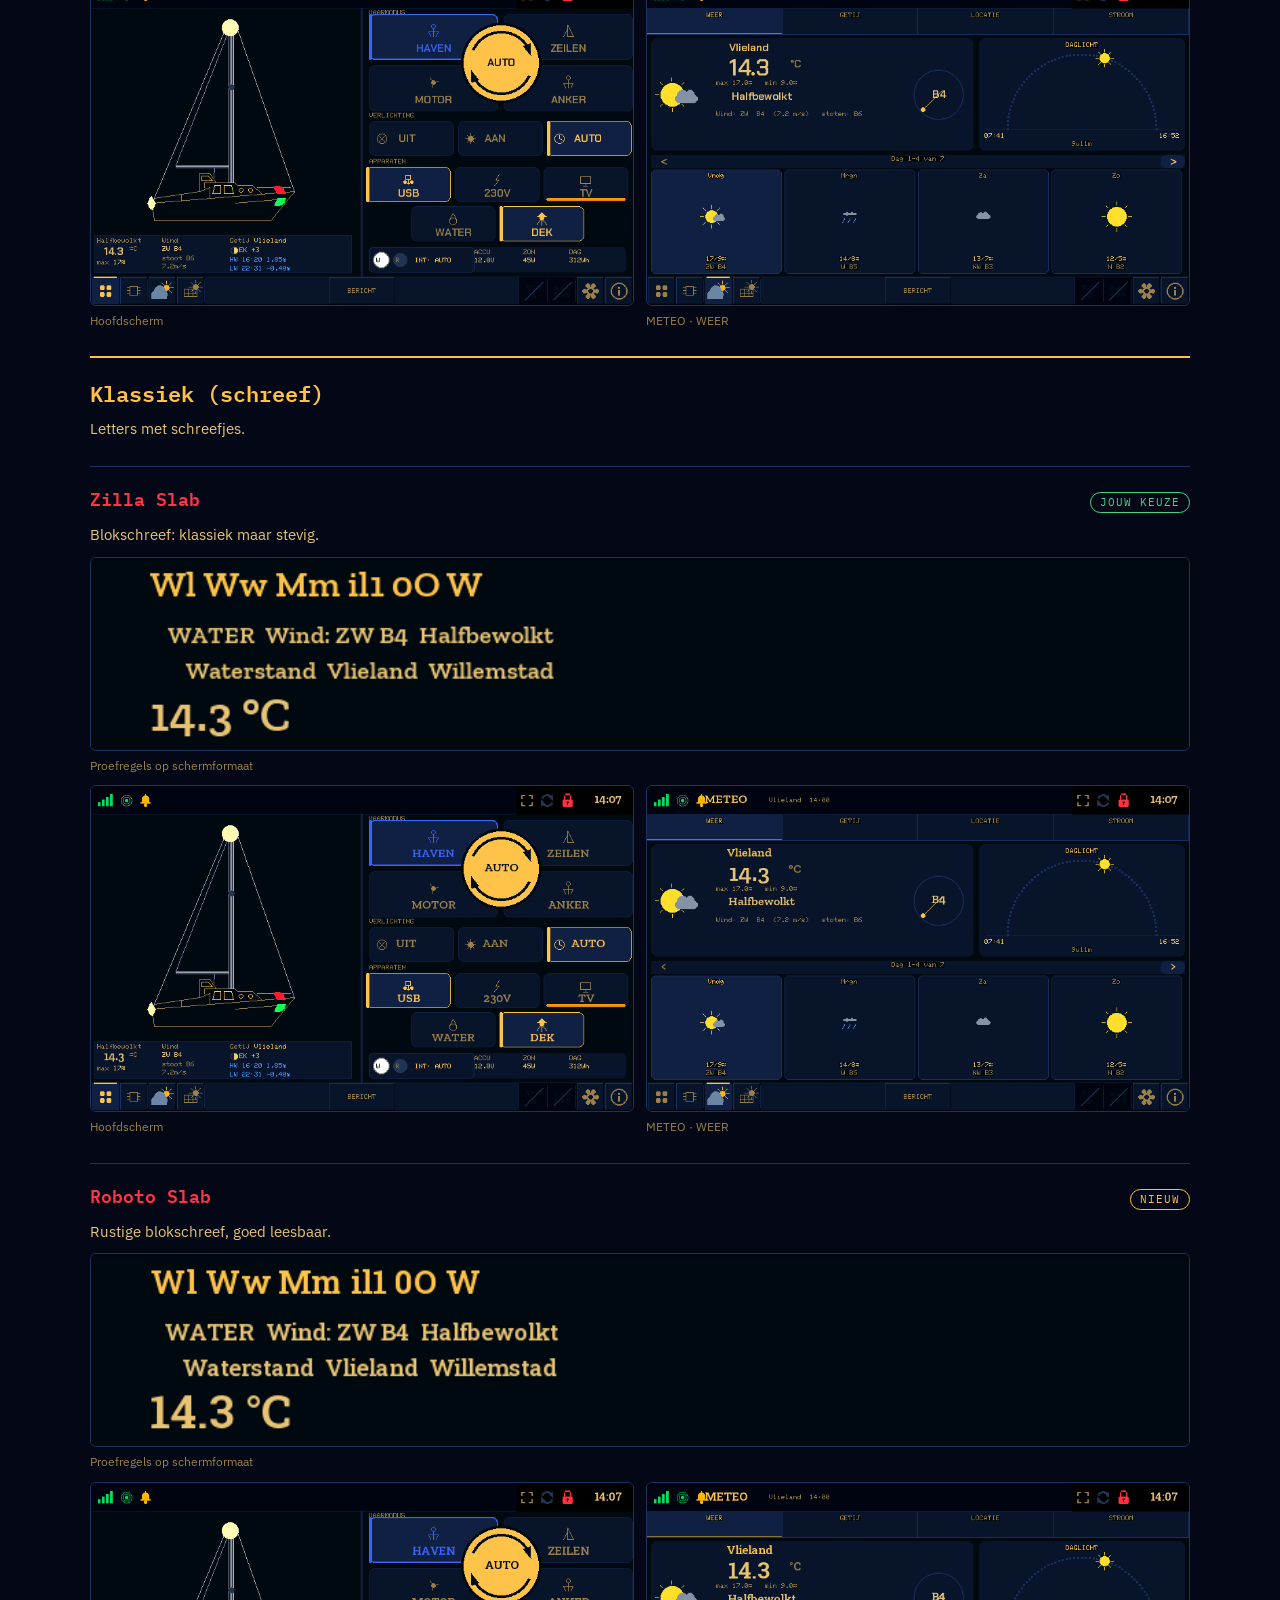
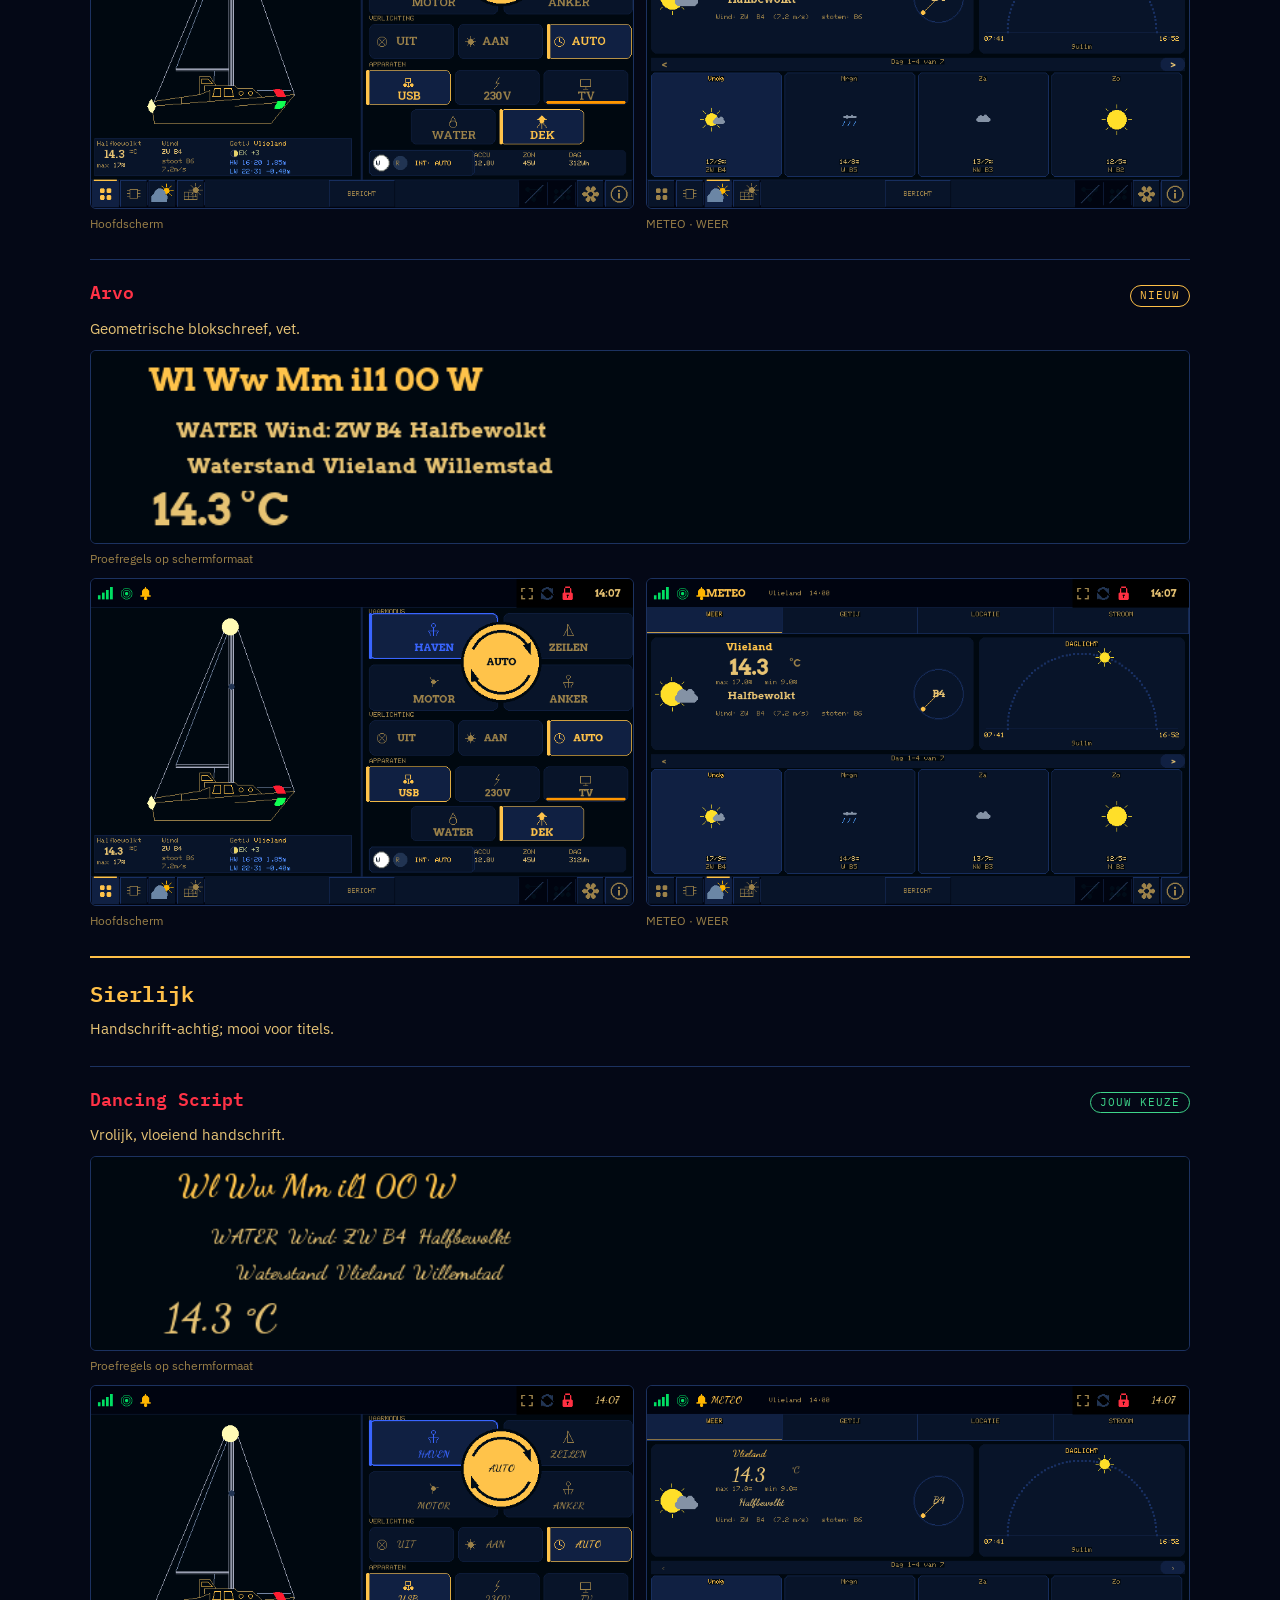
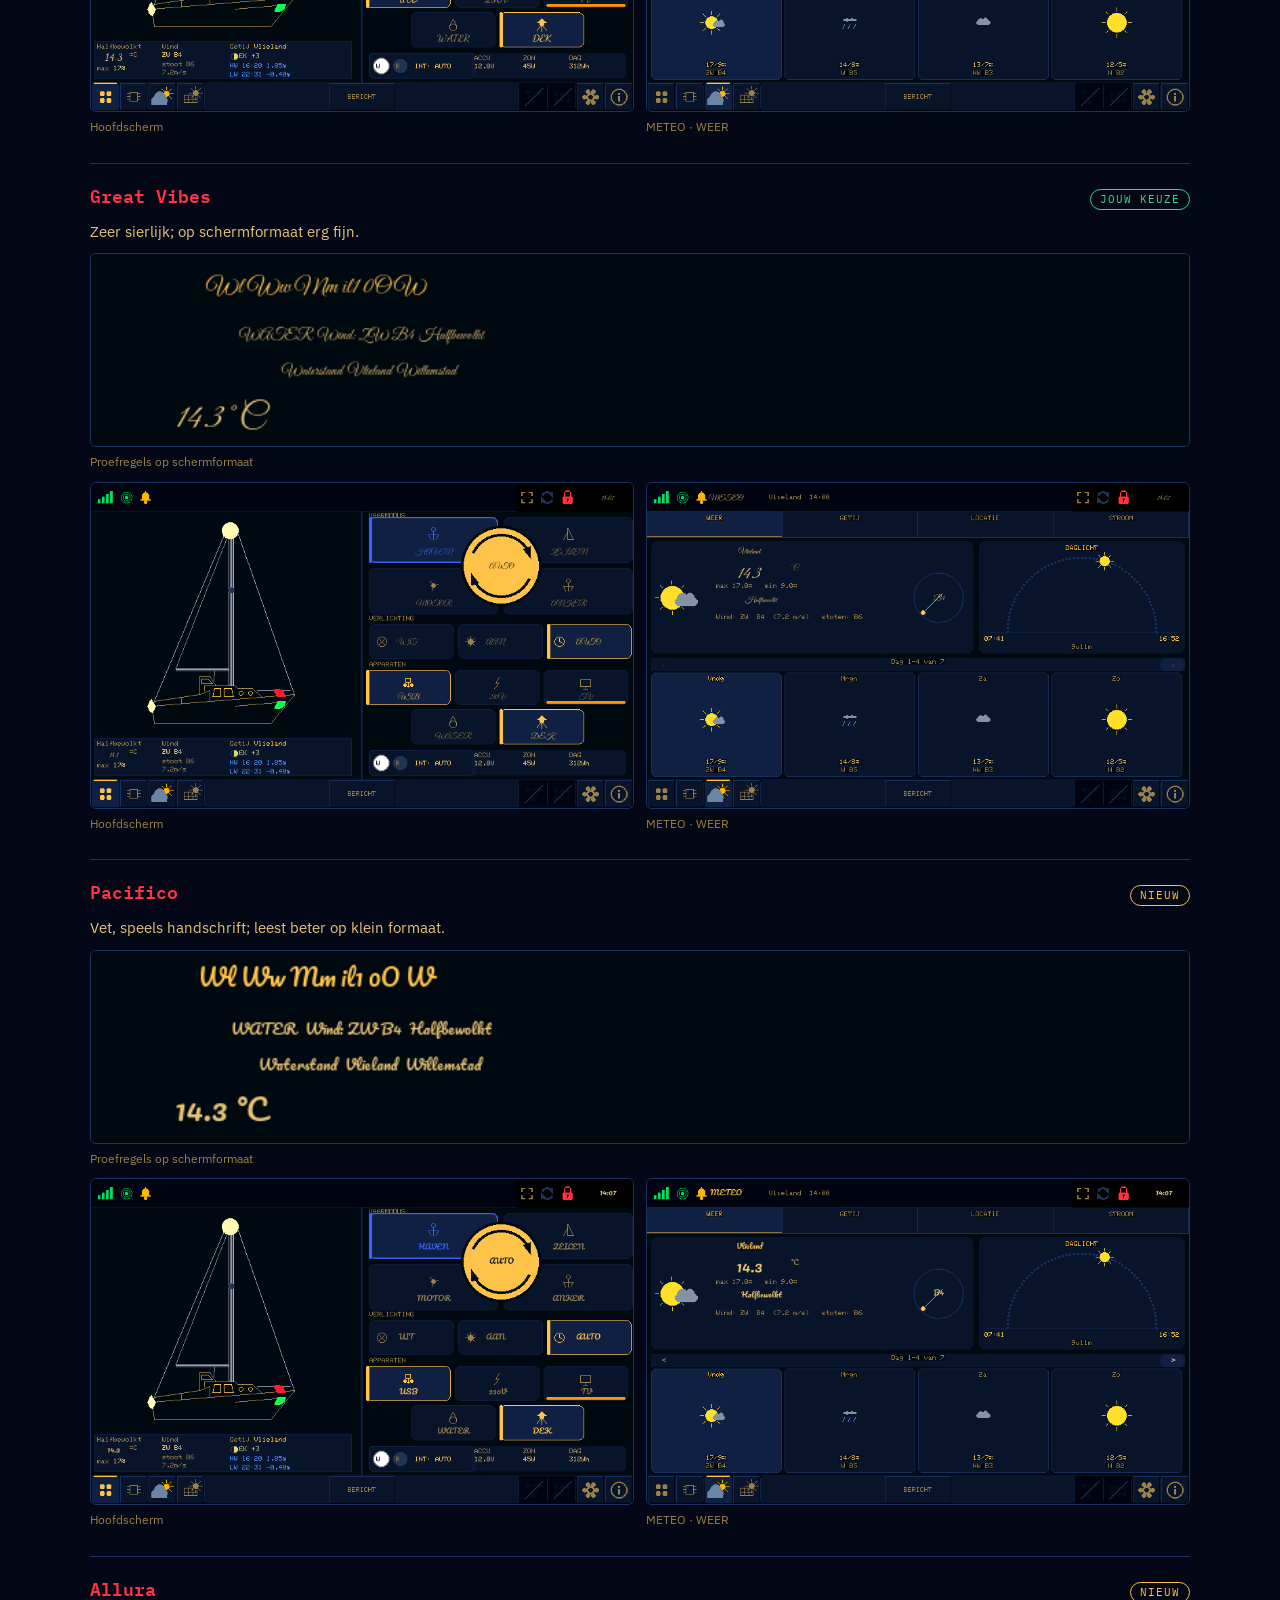
==== commit f34fb5b3: "BKOS lettertypen ronde 4: favorieten + nieuwe, incl. Eurofurence Co-Authored-By: Claude Opus 5.5 <no" ====
--- a/bkos-lettertypen/index.html
+++ b/bkos-lettertypen/index.html
@@ -31,140 +31,157 @@
 nav{display:flex;flex-wrap:wrap;gap:8px}
 nav a{font-family:var(--disp);font-size:.8rem;color:var(--tekst);text-decoration:none;border:1px solid var(--rand);border-radius:6px;padding:4px 10px;background:var(--paneel)}
 nav a:focus-visible,nav a:hover{border-color:var(--amber);color:var(--amber)}
+.tag{font-family:var(--disp);font-size:.7rem;text-transform:uppercase;letter-spacing:1px;border-radius:999px;padding:1px 9px;margin-left:auto}.tag.k{border:1px solid #3ed58a;color:#3ed58a}.tag.n{border:1px solid var(--amber);color:var(--amber)}
 </style></head><body>
 <main>
   <div style="display:flex;flex-direction:column;gap:10px">
-    <p class="kop">Voorstel · ronde 3</p>
+    <p class="kop">Voorstel · ronde 4</p>
     <h1>Lettertype voor boordcomputer en webapp</h1>
-    <p>Alle voorbeelden zijn gemaakt met dezelfde letterdata die op de boordcomputer en in de webapp komt. Bovenaan staan ze groot onder elkaar; de naam staat steeds in het rood achter de tekst. Daaronder per stijl de proefregels en twee echte schermen.</p>
+    <p>Jouw 11 favorieten uit ronde 3 (groen gemarkeerd: "jouw keuze") plus 19 nieuwe in dezelfde richtingen (oranje: "nieuw"). Nieuw is onder meer <strong>Eurofurence</strong>, het eenvoudige, ronde "Euro"-lettertype. Bovenaan alles groot onder elkaar, met de naam in het rood; onderaan staat het huidige lettertype ter vergelijking.</p>
   </div>
   <section class="blok">
     <h2>Vergelijking</h2>
-    <div class="vglwrap"><div class="rij"><img class="vgl" src="img/c__huidig.png" alt="Huidig (klassiek)" loading="lazy"><img class="vgl" src="img/c_b612.png" alt="B612" loading="lazy"><img class="vgl" src="img/c_atkinson.png" alt="Atkinson Hyperlegible" loading="lazy"><img class="vgl" src="img/c_firasans.png" alt="Fira Sans" loading="lazy"><img class="vgl" src="img/c_ubuntu.png" alt="Ubuntu" loading="lazy"><img class="vgl" src="img/c_lexend.png" alt="Lexend" loading="lazy"><img class="vgl" src="img/c_roboto.png" alt="Roboto" loading="lazy"><img class="vgl" src="img/c_source.png" alt="Source Sans 3" loading="lazy"><img class="vgl" src="img/c_overpass.png" alt="Overpass" loading="lazy"><img class="vgl" src="img/c_michroma.png" alt="Michroma" loading="lazy"><img class="vgl" src="img/c_saira.png" alt="Saira" loading="lazy"><img class="vgl" src="img/c_orbitron.png" alt="Orbitron" loading="lazy"><img class="vgl" src="img/c_audiowide.png" alt="Audiowide" loading="lazy"><img class="vgl" src="img/c_merriweather.png" alt="Merriweather" loading="lazy"><img class="vgl" src="img/c_garamond.png" alt="EB Garamond" loading="lazy"><img class="vgl" src="img/c_zilla.png" alt="Zilla Slab" loading="lazy"><img class="vgl" src="img/c_dancing.png" alt="Dancing Script" loading="lazy"><img class="vgl" src="img/c_greatvibes.png" alt="Great Vibes" loading="lazy"><img class="vgl" src="img/c_pirata.png" alt="Pirata One" loading="lazy"><img class="vgl" src="img/c_grenze.png" alt="Grenze Gotisch" loading="lazy"><img class="vgl" src="img/c_unifraktur.png" alt="UnifrakturMaguntia" loading="lazy"><img class="vgl" src="img/c_comfortaa.png" alt="Comfortaa" loading="lazy"><img class="vgl" src="img/c_oswald.png" alt="Oswald" loading="lazy"></div></div>
+    <div class="vglwrap"><div class="rij"><img class="vgl" src="img/c_atkinson.png" alt="Atkinson Hyperlegible" loading="lazy"><img class="vgl" src="img/c_lexend.png" alt="Lexend" loading="lazy"><img class="vgl" src="img/c_lexendexa.png" alt="Lexend Exa" loading="lazy"><img class="vgl" src="img/c_nunito.png" alt="Nunito" loading="lazy"><img class="vgl" src="img/c_comfortaa.png" alt="Comfortaa" loading="lazy"><img class="vgl" src="img/c_eurofurence.png" alt="Eurofurence" loading="lazy"><img class="vgl" src="img/c_eurofurenceb.png" alt="Eurofurence Bold" loading="lazy"><img class="vgl" src="img/c_quicksand.png" alt="Quicksand" loading="lazy"><img class="vgl" src="img/c_michroma.png" alt="Michroma" loading="lazy"><img class="vgl" src="img/c_orbitron.png" alt="Orbitron" loading="lazy"><img class="vgl" src="img/c_exo2.png" alt="Exo 2" loading="lazy"><img class="vgl" src="img/c_oxanium.png" alt="Oxanium" loading="lazy"><img class="vgl" src="img/c_russo.png" alt="Russo One" loading="lazy"><img class="vgl" src="img/c_chakra.png" alt="Chakra Petch" loading="lazy"><img class="vgl" src="img/c_zilla.png" alt="Zilla Slab" loading="lazy"><img class="vgl" src="img/c_robotoslab.png" alt="Roboto Slab" loading="lazy"><img class="vgl" src="img/c_arvo.png" alt="Arvo" loading="lazy"><img class="vgl" src="img/c_dancing.png" alt="Dancing Script" loading="lazy"><img class="vgl" src="img/c_greatvibes.png" alt="Great Vibes" loading="lazy"><img class="vgl" src="img/c_pacifico.png" alt="Pacifico" loading="lazy"><img class="vgl" src="img/c_allura.png" alt="Allura" loading="lazy"><img class="vgl" src="img/c_parisienne.png" alt="Parisienne" loading="lazy"><img class="vgl" src="img/c_grenze.png" alt="Grenze Gotisch" loading="lazy"><img class="vgl" src="img/c_unifraktur.png" alt="UnifrakturMaguntia" loading="lazy"><img class="vgl" src="img/c_texturina.png" alt="Texturina" loading="lazy"><img class="vgl" src="img/c_germania.png" alt="Germania One" loading="lazy"><img class="vgl" src="img/c_fruktur.png" alt="Fruktur" loading="lazy"><img class="vgl" src="img/c_oswald.png" alt="Oswald" loading="lazy"><img class="vgl" src="img/c_barlowc.png" alt="Barlow Condensed" loading="lazy"><img class="vgl" src="img/c_anton.png" alt="Anton" loading="lazy"><img class="vgl" src="img/c__huidig.png" alt="Huidig" loading="lazy"></div></div>
   </section>
-  <nav aria-label="Lettertypen"><a href="#b612">B612</a><a href="#atkinson">Atkinson Hyperlegible</a><a href="#firasans">Fira Sans</a><a href="#ubuntu">Ubuntu</a><a href="#lexend">Lexend</a><a href="#roboto">Roboto</a><a href="#source">Source Sans 3</a><a href="#overpass">Overpass</a><a href="#michroma">Michroma</a><a href="#saira">Saira</a><a href="#orbitron">Orbitron</a><a href="#audiowide">Audiowide</a><a href="#merriweather">Merriweather</a><a href="#garamond">EB Garamond</a><a href="#zilla">Zilla Slab</a><a href="#dancing">Dancing Script</a><a href="#greatvibes">Great Vibes</a><a href="#pirata">Pirata One</a><a href="#grenze">Grenze Gotisch</a><a href="#unifraktur">UnifrakturMaguntia</a><a href="#comfortaa">Comfortaa</a><a href="#oswald">Oswald</a></nav>
-  <div class="groep"><h2>Goed leesbaar</h2><p>Rustige letters voor dagelijks gebruik, ook van een afstand en in de zon.</p></div><section class="font" id="b612">
-  <header><h3 class="fn">B612</h3><span class="lic">OFL · Airbus</span></header>
-  <p>Door Airbus ontworpen voor cockpitschermen. Kleine l met staartje.</p>
-  <figure><img src="img/q_b612.png" alt="Proefregels in B612" loading="lazy"><figcaption>Proefregels op schermformaat</figcaption></figure>
-  <div class="duo">
-    <figure><img src="img/p_b612_main.png" alt="Hoofdscherm in B612" loading="lazy"><figcaption>Hoofdscherm</figcaption></figure>
-    <figure><img src="img/p_b612_meteo.png" alt="METEO in B612" loading="lazy"><figcaption>METEO · WEER</figcaption></figure>
-  </div>
-</section><section class="font" id="atkinson">
-  <header><h3 class="fn">Atkinson Hyperlegible</h3><span class="lic">OFL</span></header>
-  <p>Gemaakt voor slechtziende lezers. Kleine l met staartje, nul met streep.</p>
+  <nav aria-label="Lettertypen"><a href="#atkinson">Atkinson Hyperlegible</a><a href="#lexend">Lexend</a><a href="#lexendexa">Lexend Exa</a><a href="#nunito">Nunito</a><a href="#comfortaa">Comfortaa</a><a href="#eurofurence">Eurofurence</a><a href="#eurofurenceb">Eurofurence Bold</a><a href="#quicksand">Quicksand</a><a href="#michroma">Michroma</a><a href="#orbitron">Orbitron</a><a href="#exo2">Exo 2</a><a href="#oxanium">Oxanium</a><a href="#russo">Russo One</a><a href="#chakra">Chakra Petch</a><a href="#zilla">Zilla Slab</a><a href="#robotoslab">Roboto Slab</a><a href="#arvo">Arvo</a><a href="#dancing">Dancing Script</a><a href="#greatvibes">Great Vibes</a><a href="#pacifico">Pacifico</a><a href="#allura">Allura</a><a href="#parisienne">Parisienne</a><a href="#grenze">Grenze Gotisch</a><a href="#unifraktur">UnifrakturMaguntia</a><a href="#texturina">Texturina</a><a href="#germania">Germania One</a><a href="#fruktur">Fruktur</a><a href="#oswald">Oswald</a><a href="#barlowc">Barlow Condensed</a><a href="#anton">Anton</a></nav>
+  <div class="groep"><h2>Goed leesbaar</h2><p>Rustige letters voor dagelijks gebruik.</p></div><section class="font" id="atkinson">
+  <header><h3 class="fn">Atkinson Hyperlegible</h3><span class="tag k">jouw keuze</span></header>
+  <p>Gemaakt voor slechtziende lezers; nul met streep, l met staartje.</p>
   <figure><img src="img/q_atkinson.png" alt="Proefregels in Atkinson Hyperlegible" loading="lazy"><figcaption>Proefregels op schermformaat</figcaption></figure>
   <div class="duo">
     <figure><img src="img/p_atkinson_main.png" alt="Hoofdscherm in Atkinson Hyperlegible" loading="lazy"><figcaption>Hoofdscherm</figcaption></figure>
     <figure><img src="img/p_atkinson_meteo.png" alt="METEO in Atkinson Hyperlegible" loading="lazy"><figcaption>METEO · WEER</figcaption></figure>
   </div>
-</section><section class="font" id="firasans">
-  <header><h3 class="fn">Fira Sans</h3><span class="lic">OFL</span></header>
-  <p>Vriendelijk en stevig. Kleine l met staartje.</p>
-  <figure><img src="img/q_firasans.png" alt="Proefregels in Fira Sans" loading="lazy"><figcaption>Proefregels op schermformaat</figcaption></figure>
-  <div class="duo">
-    <figure><img src="img/p_firasans_main.png" alt="Hoofdscherm in Fira Sans" loading="lazy"><figcaption>Hoofdscherm</figcaption></figure>
-    <figure><img src="img/p_firasans_meteo.png" alt="METEO in Fira Sans" loading="lazy"><figcaption>METEO · WEER</figcaption></figure>
-  </div>
-</section><section class="font" id="ubuntu">
-  <header><h3 class="fn">Ubuntu</h3><span class="lic">UFL</span></header>
-  <p>Rond, met een gebogen staartje aan de l.</p>
-  <figure><img src="img/q_ubuntu.png" alt="Proefregels in Ubuntu" loading="lazy"><figcaption>Proefregels op schermformaat</figcaption></figure>
-  <div class="duo">
-    <figure><img src="img/p_ubuntu_main.png" alt="Hoofdscherm in Ubuntu" loading="lazy"><figcaption>Hoofdscherm</figcaption></figure>
-    <figure><img src="img/p_ubuntu_meteo.png" alt="METEO in Ubuntu" loading="lazy"><figcaption>METEO · WEER</figcaption></figure>
-  </div>
 </section><section class="font" id="lexend">
-  <header><h3 class="fn">Lexend</h3><span class="lic">OFL</span></header>
+  <header><h3 class="fn">Lexend</h3><span class="tag k">jouw keuze</span></header>
   <p>Breed en ontworpen voor leesgemak.</p>
   <figure><img src="img/q_lexend.png" alt="Proefregels in Lexend" loading="lazy"><figcaption>Proefregels op schermformaat</figcaption></figure>
   <div class="duo">
     <figure><img src="img/p_lexend_main.png" alt="Hoofdscherm in Lexend" loading="lazy"><figcaption>Hoofdscherm</figcaption></figure>
     <figure><img src="img/p_lexend_meteo.png" alt="METEO in Lexend" loading="lazy"><figcaption>METEO · WEER</figcaption></figure>
   </div>
-</section><section class="font" id="roboto">
-  <header><h3 class="fn">Roboto</h3><span class="lic">OFL</span></header>
-  <p>Het bekende Android-lettertype.</p>
-  <figure><img src="img/q_roboto.png" alt="Proefregels in Roboto" loading="lazy"><figcaption>Proefregels op schermformaat</figcaption></figure>
-  <div class="duo">
-    <figure><img src="img/p_roboto_main.png" alt="Hoofdscherm in Roboto" loading="lazy"><figcaption>Hoofdscherm</figcaption></figure>
-    <figure><img src="img/p_roboto_meteo.png" alt="METEO in Roboto" loading="lazy"><figcaption>METEO · WEER</figcaption></figure>
-  </div>
-</section><section class="font" id="source">
-  <header><h3 class="fn">Source Sans 3</h3><span class="lic">OFL</span></header>
-  <p>Rustig en wat smaller.</p>
-  <figure><img src="img/q_source.png" alt="Proefregels in Source Sans 3" loading="lazy"><figcaption>Proefregels op schermformaat</figcaption></figure>
-  <div class="duo">
-    <figure><img src="img/p_source_main.png" alt="Hoofdscherm in Source Sans 3" loading="lazy"><figcaption>Hoofdscherm</figcaption></figure>
-    <figure><img src="img/p_source_meteo.png" alt="METEO in Source Sans 3" loading="lazy"><figcaption>METEO · WEER</figcaption></figure>
-  </div>
-</section><section class="font" id="overpass">
-  <header><h3 class="fn">Overpass</h3><span class="lic">OFL</span></header>
-  <p>Afgeleid van de Amerikaanse verkeersborden-letter.</p>
-  <figure><img src="img/q_overpass.png" alt="Proefregels in Overpass" loading="lazy"><figcaption>Proefregels op schermformaat</figcaption></figure>
-  <div class="duo">
-    <figure><img src="img/p_overpass_main.png" alt="Hoofdscherm in Overpass" loading="lazy"><figcaption>Hoofdscherm</figcaption></figure>
-    <figure><img src="img/p_overpass_meteo.png" alt="METEO in Overpass" loading="lazy"><figcaption>METEO · WEER</figcaption></figure>
-  </div>
-</section><div class="groep"><h2>Zoals de belettering van je boot</h2><p>Lettertypen in de stijl van Eurostile: strak, rechthoekig en simpel. Eurostile zelf is commercieel en mag niet meegeleverd worden; deze vrije lettertypen lijken er sterk op.</p></div><section class="font" id="michroma">
-  <header><h3 class="fn">Michroma</h3><span class="lic">OFL</span></header>
-  <p>Het dichtst bij Eurostile Extended: breed en strak.</p>
+</section><section class="font" id="lexendexa">
+  <header><h3 class="fn">Lexend Exa</h3><span class="tag n">nieuw</span></header>
+  <p>Lexend in een nog bredere, ruimere uitvoering.</p>
+  <figure><img src="img/q_lexendexa.png" alt="Proefregels in Lexend Exa" loading="lazy"><figcaption>Proefregels op schermformaat</figcaption></figure>
+  <div class="duo">
+    <figure><img src="img/p_lexendexa_main.png" alt="Hoofdscherm in Lexend Exa" loading="lazy"><figcaption>Hoofdscherm</figcaption></figure>
+    <figure><img src="img/p_lexendexa_meteo.png" alt="METEO in Lexend Exa" loading="lazy"><figcaption>METEO · WEER</figcaption></figure>
+  </div>
+</section><section class="font" id="nunito">
+  <header><h3 class="fn">Nunito</h3><span class="tag n">nieuw</span></header>
+  <p>Rond afgewerkt, vriendelijk en stevig.</p>
+  <figure><img src="img/q_nunito.png" alt="Proefregels in Nunito" loading="lazy"><figcaption>Proefregels op schermformaat</figcaption></figure>
+  <div class="duo">
+    <figure><img src="img/p_nunito_main.png" alt="Hoofdscherm in Nunito" loading="lazy"><figcaption>Hoofdscherm</figcaption></figure>
+    <figure><img src="img/p_nunito_meteo.png" alt="METEO in Nunito" loading="lazy"><figcaption>METEO · WEER</figcaption></figure>
+  </div>
+</section><div class="groep"><h2>Rond en eenvoudig</h2><p>Geometrische letters met ronde vormen.</p></div><section class="font" id="comfortaa">
+  <header><h3 class="fn">Comfortaa</h3><span class="tag k">jouw keuze</span></header>
+  <p>Rond en zacht, met dunne lijnen.</p>
+  <figure><img src="img/q_comfortaa.png" alt="Proefregels in Comfortaa" loading="lazy"><figcaption>Proefregels op schermformaat</figcaption></figure>
+  <div class="duo">
+    <figure><img src="img/p_comfortaa_main.png" alt="Hoofdscherm in Comfortaa" loading="lazy"><figcaption>Hoofdscherm</figcaption></figure>
+    <figure><img src="img/p_comfortaa_meteo.png" alt="METEO in Comfortaa" loading="lazy"><figcaption>METEO · WEER</figcaption></figure>
+  </div>
+</section><section class="font" id="eurofurence">
+  <header><h3 class="fn">Eurofurence</h3><span class="tag n">nieuw</span></header>
+  <p>Het "Euro"-lettertype: geometrisch, rond en heel eenvoudig (vrij, OFL).</p>
+  <figure><img src="img/q_eurofurence.png" alt="Proefregels in Eurofurence" loading="lazy"><figcaption>Proefregels op schermformaat</figcaption></figure>
+  <div class="duo">
+    <figure><img src="img/p_eurofurence_main.png" alt="Hoofdscherm in Eurofurence" loading="lazy"><figcaption>Hoofdscherm</figcaption></figure>
+    <figure><img src="img/p_eurofurence_meteo.png" alt="METEO in Eurofurence" loading="lazy"><figcaption>METEO · WEER</figcaption></figure>
+  </div>
+</section><section class="font" id="eurofurenceb">
+  <header><h3 class="fn">Eurofurence Bold</h3><span class="tag n">nieuw</span></header>
+  <p>Dezelfde letter in vet: beter leesbaar op het scherm.</p>
+  <figure><img src="img/q_eurofurenceb.png" alt="Proefregels in Eurofurence Bold" loading="lazy"><figcaption>Proefregels op schermformaat</figcaption></figure>
+  <div class="duo">
+    <figure><img src="img/p_eurofurenceb_main.png" alt="Hoofdscherm in Eurofurence Bold" loading="lazy"><figcaption>Hoofdscherm</figcaption></figure>
+    <figure><img src="img/p_eurofurenceb_meteo.png" alt="METEO in Eurofurence Bold" loading="lazy"><figcaption>METEO · WEER</figcaption></figure>
+  </div>
+</section><section class="font" id="quicksand">
+  <header><h3 class="fn">Quicksand</h3><span class="tag n">nieuw</span></header>
+  <p>Rond en licht, vergelijkbaar met Comfortaa maar wat strakker.</p>
+  <figure><img src="img/q_quicksand.png" alt="Proefregels in Quicksand" loading="lazy"><figcaption>Proefregels op schermformaat</figcaption></figure>
+  <div class="duo">
+    <figure><img src="img/p_quicksand_main.png" alt="Hoofdscherm in Quicksand" loading="lazy"><figcaption>Hoofdscherm</figcaption></figure>
+    <figure><img src="img/p_quicksand_meteo.png" alt="METEO in Quicksand" loading="lazy"><figcaption>METEO · WEER</figcaption></figure>
+  </div>
+</section><div class="groep"><h2>Strak en technisch</h2><p>In de geest van Eurostile en de belettering van je boot.</p></div><section class="font" id="michroma">
+  <header><h3 class="fn">Michroma</h3><span class="tag k">jouw keuze</span></header>
+  <p>Het dichtst bij Eurostile Extended.</p>
   <figure><img src="img/q_michroma.png" alt="Proefregels in Michroma" loading="lazy"><figcaption>Proefregels op schermformaat</figcaption></figure>
   <div class="duo">
     <figure><img src="img/p_michroma_main.png" alt="Hoofdscherm in Michroma" loading="lazy"><figcaption>Hoofdscherm</figcaption></figure>
     <figure><img src="img/p_michroma_meteo.png" alt="METEO in Michroma" loading="lazy"><figcaption>METEO · WEER</figcaption></figure>
   </div>
-</section><section class="font" id="saira">
-  <header><h3 class="fn">Saira</h3><span class="lic">OFL</span></header>
-  <p>Eurostile-achtig, maar normaal van breedte en goed leesbaar.</p>
-  <figure><img src="img/q_saira.png" alt="Proefregels in Saira" loading="lazy"><figcaption>Proefregels op schermformaat</figcaption></figure>
-  <div class="duo">
-    <figure><img src="img/p_saira_main.png" alt="Hoofdscherm in Saira" loading="lazy"><figcaption>Hoofdscherm</figcaption></figure>
-    <figure><img src="img/p_saira_meteo.png" alt="METEO in Saira" loading="lazy"><figcaption>METEO · WEER</figcaption></figure>
-  </div>
 </section><section class="font" id="orbitron">
-  <header><h3 class="fn">Orbitron</h3><span class="lic">OFL</span></header>
-  <p>Nog hoekiger en futuristischer.</p>
+  <header><h3 class="fn">Orbitron</h3><span class="tag k">jouw keuze</span></header>
+  <p>Hoekig en futuristisch, nul met streep.</p>
   <figure><img src="img/q_orbitron.png" alt="Proefregels in Orbitron" loading="lazy"><figcaption>Proefregels op schermformaat</figcaption></figure>
   <div class="duo">
     <figure><img src="img/p_orbitron_main.png" alt="Hoofdscherm in Orbitron" loading="lazy"><figcaption>Hoofdscherm</figcaption></figure>
     <figure><img src="img/p_orbitron_meteo.png" alt="METEO in Orbitron" loading="lazy"><figcaption>METEO · WEER</figcaption></figure>
   </div>
-</section><section class="font" id="audiowide">
-  <header><h3 class="fn">Audiowide</h3><span class="lic">OFL</span></header>
-  <p>Afgerond en vlot, met een wat sportieve uitstraling.</p>
-  <figure><img src="img/q_audiowide.png" alt="Proefregels in Audiowide" loading="lazy"><figcaption>Proefregels op schermformaat</figcaption></figure>
-  <div class="duo">
-    <figure><img src="img/p_audiowide_main.png" alt="Hoofdscherm in Audiowide" loading="lazy"><figcaption>Hoofdscherm</figcaption></figure>
-    <figure><img src="img/p_audiowide_meteo.png" alt="METEO in Audiowide" loading="lazy"><figcaption>METEO · WEER</figcaption></figure>
-  </div>
-</section><div class="groep"><h2>Klassiek</h2><p>Lettertypen met schreefjes, zoals in boeken en kranten.</p></div><section class="font" id="merriweather">
-  <header><h3 class="fn">Merriweather</h3><span class="lic">OFL</span></header>
-  <p>Klassieke boekletter, speciaal gemaakt voor schermen.</p>
-  <figure><img src="img/q_merriweather.png" alt="Proefregels in Merriweather" loading="lazy"><figcaption>Proefregels op schermformaat</figcaption></figure>
-  <div class="duo">
-    <figure><img src="img/p_merriweather_main.png" alt="Hoofdscherm in Merriweather" loading="lazy"><figcaption>Hoofdscherm</figcaption></figure>
-    <figure><img src="img/p_merriweather_meteo.png" alt="METEO in Merriweather" loading="lazy"><figcaption>METEO · WEER</figcaption></figure>
-  </div>
-</section><section class="font" id="garamond">
-  <header><h3 class="fn">EB Garamond</h3><span class="lic">OFL</span></header>
-  <p>Eeuwenoude klassieker, sierlijk en verfijnd.</p>
-  <figure><img src="img/q_garamond.png" alt="Proefregels in EB Garamond" loading="lazy"><figcaption>Proefregels op schermformaat</figcaption></figure>
-  <div class="duo">
-    <figure><img src="img/p_garamond_main.png" alt="Hoofdscherm in EB Garamond" loading="lazy"><figcaption>Hoofdscherm</figcaption></figure>
-    <figure><img src="img/p_garamond_meteo.png" alt="METEO in EB Garamond" loading="lazy"><figcaption>METEO · WEER</figcaption></figure>
-  </div>
-</section><section class="font" id="zilla">
-  <header><h3 class="fn">Zilla Slab</h3><span class="lic">OFL</span></header>
+</section><section class="font" id="exo2">
+  <header><h3 class="fn">Exo 2</h3><span class="tag n">nieuw</span></header>
+  <p>Technisch maar goed leesbaar; tussen Orbitron en Lexend in.</p>
+  <figure><img src="img/q_exo2.png" alt="Proefregels in Exo 2" loading="lazy"><figcaption>Proefregels op schermformaat</figcaption></figure>
+  <div class="duo">
+    <figure><img src="img/p_exo2_main.png" alt="Hoofdscherm in Exo 2" loading="lazy"><figcaption>Hoofdscherm</figcaption></figure>
+    <figure><img src="img/p_exo2_meteo.png" alt="METEO in Exo 2" loading="lazy"><figcaption>METEO · WEER</figcaption></figure>
+  </div>
+</section><section class="font" id="oxanium">
+  <header><h3 class="fn">Oxanium</h3><span class="tag n">nieuw</span></header>
+  <p>Afgeschuinde hoeken, Eurostile-achtig.</p>
+  <figure><img src="img/q_oxanium.png" alt="Proefregels in Oxanium" loading="lazy"><figcaption>Proefregels op schermformaat</figcaption></figure>
+  <div class="duo">
+    <figure><img src="img/p_oxanium_main.png" alt="Hoofdscherm in Oxanium" loading="lazy"><figcaption>Hoofdscherm</figcaption></figure>
+    <figure><img src="img/p_oxanium_meteo.png" alt="METEO in Oxanium" loading="lazy"><figcaption>METEO · WEER</figcaption></figure>
+  </div>
+</section><section class="font" id="russo">
+  <header><h3 class="fn">Russo One</h3><span class="tag n">nieuw</span></header>
+  <p>Vet en vierkant, sterk voor titels.</p>
+  <figure><img src="img/q_russo.png" alt="Proefregels in Russo One" loading="lazy"><figcaption>Proefregels op schermformaat</figcaption></figure>
+  <div class="duo">
+    <figure><img src="img/p_russo_main.png" alt="Hoofdscherm in Russo One" loading="lazy"><figcaption>Hoofdscherm</figcaption></figure>
+    <figure><img src="img/p_russo_meteo.png" alt="METEO in Russo One" loading="lazy"><figcaption>METEO · WEER</figcaption></figure>
+  </div>
+</section><section class="font" id="chakra">
+  <header><h3 class="fn">Chakra Petch</h3><span class="tag n">nieuw</span></header>
+  <p>Strak en hoekig met schuine afsnijdingen.</p>
+  <figure><img src="img/q_chakra.png" alt="Proefregels in Chakra Petch" loading="lazy"><figcaption>Proefregels op schermformaat</figcaption></figure>
+  <div class="duo">
+    <figure><img src="img/p_chakra_main.png" alt="Hoofdscherm in Chakra Petch" loading="lazy"><figcaption>Hoofdscherm</figcaption></figure>
+    <figure><img src="img/p_chakra_meteo.png" alt="METEO in Chakra Petch" loading="lazy"><figcaption>METEO · WEER</figcaption></figure>
+  </div>
+</section><div class="groep"><h2>Klassiek (schreef)</h2><p>Letters met schreefjes.</p></div><section class="font" id="zilla">
+  <header><h3 class="fn">Zilla Slab</h3><span class="tag k">jouw keuze</span></header>
   <p>Blokschreef: klassiek maar stevig.</p>
   <figure><img src="img/q_zilla.png" alt="Proefregels in Zilla Slab" loading="lazy"><figcaption>Proefregels op schermformaat</figcaption></figure>
   <div class="duo">
     <figure><img src="img/p_zilla_main.png" alt="Hoofdscherm in Zilla Slab" loading="lazy"><figcaption>Hoofdscherm</figcaption></figure>
     <figure><img src="img/p_zilla_meteo.png" alt="METEO in Zilla Slab" loading="lazy"><figcaption>METEO · WEER</figcaption></figure>
   </div>
-</section><div class="groep"><h2>Sierlijk</h2><p>Handschrift-achtige letters. Mooi voor titels, lastiger voor kleine tekst.</p></div><section class="font" id="dancing">
-  <header><h3 class="fn">Dancing Script</h3><span class="lic">OFL</span></header>
+</section><section class="font" id="robotoslab">
+  <header><h3 class="fn">Roboto Slab</h3><span class="tag n">nieuw</span></header>
+  <p>Rustige blokschreef, goed leesbaar.</p>
+  <figure><img src="img/q_robotoslab.png" alt="Proefregels in Roboto Slab" loading="lazy"><figcaption>Proefregels op schermformaat</figcaption></figure>
+  <div class="duo">
+    <figure><img src="img/p_robotoslab_main.png" alt="Hoofdscherm in Roboto Slab" loading="lazy"><figcaption>Hoofdscherm</figcaption></figure>
+    <figure><img src="img/p_robotoslab_meteo.png" alt="METEO in Roboto Slab" loading="lazy"><figcaption>METEO · WEER</figcaption></figure>
+  </div>
+</section><section class="font" id="arvo">
+  <header><h3 class="fn">Arvo</h3><span class="tag n">nieuw</span></header>
+  <p>Geometrische blokschreef, vet.</p>
+  <figure><img src="img/q_arvo.png" alt="Proefregels in Arvo" loading="lazy"><figcaption>Proefregels op schermformaat</figcaption></figure>
+  <div class="duo">
+    <figure><img src="img/p_arvo_main.png" alt="Hoofdscherm in Arvo" loading="lazy"><figcaption>Hoofdscherm</figcaption></figure>
+    <figure><img src="img/p_arvo_meteo.png" alt="METEO in Arvo" loading="lazy"><figcaption>METEO · WEER</figcaption></figure>
+  </div>
+</section><div class="groep"><h2>Sierlijk</h2><p>Handschrift-achtig; mooi voor titels.</p></div><section class="font" id="dancing">
+  <header><h3 class="fn">Dancing Script</h3><span class="tag k">jouw keuze</span></header>
   <p>Vrolijk, vloeiend handschrift.</p>
   <figure><img src="img/q_dancing.png" alt="Proefregels in Dancing Script" loading="lazy"><figcaption>Proefregels op schermformaat</figcaption></figure>
   <div class="duo">
@@ -172,23 +189,39 @@
     <figure><img src="img/p_dancing_meteo.png" alt="METEO in Dancing Script" loading="lazy"><figcaption>METEO · WEER</figcaption></figure>
   </div>
 </section><section class="font" id="greatvibes">
-  <header><h3 class="fn">Great Vibes</h3><span class="lic">OFL</span></header>
-  <p>Zeer sierlijk; op dit formaat eigenlijk te fijn.</p>
+  <header><h3 class="fn">Great Vibes</h3><span class="tag k">jouw keuze</span></header>
+  <p>Zeer sierlijk; op schermformaat erg fijn.</p>
   <figure><img src="img/q_greatvibes.png" alt="Proefregels in Great Vibes" loading="lazy"><figcaption>Proefregels op schermformaat</figcaption></figure>
   <div class="duo">
     <figure><img src="img/p_greatvibes_main.png" alt="Hoofdscherm in Great Vibes" loading="lazy"><figcaption>Hoofdscherm</figcaption></figure>
     <figure><img src="img/p_greatvibes_meteo.png" alt="METEO in Great Vibes" loading="lazy"><figcaption>METEO · WEER</figcaption></figure>
   </div>
-</section><div class="groep"><h2>Gotisch</h2><p>Breekletters zoals op oude oorkondes en bierflessen.</p></div><section class="font" id="pirata">
-  <header><h3 class="fn">Pirata One</h3><span class="lic">OFL</span></header>
-  <p>Gotisch, maar nog goed te lezen.</p>
-  <figure><img src="img/q_pirata.png" alt="Proefregels in Pirata One" loading="lazy"><figcaption>Proefregels op schermformaat</figcaption></figure>
-  <div class="duo">
-    <figure><img src="img/p_pirata_main.png" alt="Hoofdscherm in Pirata One" loading="lazy"><figcaption>Hoofdscherm</figcaption></figure>
-    <figure><img src="img/p_pirata_meteo.png" alt="METEO in Pirata One" loading="lazy"><figcaption>METEO · WEER</figcaption></figure>
-  </div>
-</section><section class="font" id="grenze">
-  <header><h3 class="fn">Grenze Gotisch</h3><span class="lic">OFL</span></header>
+</section><section class="font" id="pacifico">
+  <header><h3 class="fn">Pacifico</h3><span class="tag n">nieuw</span></header>
+  <p>Vet, speels handschrift; leest beter op klein formaat.</p>
+  <figure><img src="img/q_pacifico.png" alt="Proefregels in Pacifico" loading="lazy"><figcaption>Proefregels op schermformaat</figcaption></figure>
+  <div class="duo">
+    <figure><img src="img/p_pacifico_main.png" alt="Hoofdscherm in Pacifico" loading="lazy"><figcaption>Hoofdscherm</figcaption></figure>
+    <figure><img src="img/p_pacifico_meteo.png" alt="METEO in Pacifico" loading="lazy"><figcaption>METEO · WEER</figcaption></figure>
+  </div>
+</section><section class="font" id="allura">
+  <header><h3 class="fn">Allura</h3><span class="tag n">nieuw</span></header>
+  <p>Elegant, in de lijn van Great Vibes maar wat opener.</p>
+  <figure><img src="img/q_allura.png" alt="Proefregels in Allura" loading="lazy"><figcaption>Proefregels op schermformaat</figcaption></figure>
+  <div class="duo">
+    <figure><img src="img/p_allura_main.png" alt="Hoofdscherm in Allura" loading="lazy"><figcaption>Hoofdscherm</figcaption></figure>
+    <figure><img src="img/p_allura_meteo.png" alt="METEO in Allura" loading="lazy"><figcaption>METEO · WEER</figcaption></figure>
+  </div>
+</section><section class="font" id="parisienne">
+  <header><h3 class="fn">Parisienne</h3><span class="tag n">nieuw</span></header>
+  <p>Klassiek sierschrift.</p>
+  <figure><img src="img/q_parisienne.png" alt="Proefregels in Parisienne" loading="lazy"><figcaption>Proefregels op schermformaat</figcaption></figure>
+  <div class="duo">
+    <figure><img src="img/p_parisienne_main.png" alt="Hoofdscherm in Parisienne" loading="lazy"><figcaption>Hoofdscherm</figcaption></figure>
+    <figure><img src="img/p_parisienne_meteo.png" alt="METEO in Parisienne" loading="lazy"><figcaption>METEO · WEER</figcaption></figure>
+  </div>
+</section><div class="groep"><h2>Gotisch</h2><p>Breekletters.</p></div><section class="font" id="grenze">
+  <header><h3 class="fn">Grenze Gotisch</h3><span class="tag k">jouw keuze</span></header>
   <p>Gotisch met een moderne, vette uitvoering.</p>
   <figure><img src="img/q_grenze.png" alt="Proefregels in Grenze Gotisch" loading="lazy"><figcaption>Proefregels op schermformaat</figcaption></figure>
   <div class="duo">
@@ -196,28 +229,60 @@
     <figure><img src="img/p_grenze_meteo.png" alt="METEO in Grenze Gotisch" loading="lazy"><figcaption>METEO · WEER</figcaption></figure>
   </div>
 </section><section class="font" id="unifraktur">
-  <header><h3 class="fn">UnifrakturMaguntia</h3><span class="lic">OFL</span></header>
-  <p>Echte fraktur, zoals oude Duitse drukwerken.</p>
+  <header><h3 class="fn">UnifrakturMaguntia</h3><span class="tag k">jouw keuze</span></header>
+  <p>Echte fraktur.</p>
   <figure><img src="img/q_unifraktur.png" alt="Proefregels in UnifrakturMaguntia" loading="lazy"><figcaption>Proefregels op schermformaat</figcaption></figure>
   <div class="duo">
     <figure><img src="img/p_unifraktur_main.png" alt="Hoofdscherm in UnifrakturMaguntia" loading="lazy"><figcaption>Hoofdscherm</figcaption></figure>
     <figure><img src="img/p_unifraktur_meteo.png" alt="METEO in UnifrakturMaguntia" loading="lazy"><figcaption>METEO · WEER</figcaption></figure>
   </div>
-</section><div class="groep"><h2>Anders</h2><p>Nog twee totaal andere richtingen.</p></div><section class="font" id="comfortaa">
-  <header><h3 class="fn">Comfortaa</h3><span class="lic">OFL</span></header>
-  <p>Rond en zacht, met dunne lijnen.</p>
-  <figure><img src="img/q_comfortaa.png" alt="Proefregels in Comfortaa" loading="lazy"><figcaption>Proefregels op schermformaat</figcaption></figure>
-  <div class="duo">
-    <figure><img src="img/p_comfortaa_main.png" alt="Hoofdscherm in Comfortaa" loading="lazy"><figcaption>Hoofdscherm</figcaption></figure>
-    <figure><img src="img/p_comfortaa_meteo.png" alt="METEO in Comfortaa" loading="lazy"><figcaption>METEO · WEER</figcaption></figure>
-  </div>
-</section><section class="font" id="oswald">
-  <header><h3 class="fn">Oswald</h3><span class="lic">OFL</span></header>
-  <p>Smal en hoog, zoals een krantenkop.</p>
+</section><section class="font" id="texturina">
+  <header><h3 class="fn">Texturina</h3><span class="tag n">nieuw</span></header>
+  <p>Gotisch geïnspireerd, maar heel goed te lezen.</p>
+  <figure><img src="img/q_texturina.png" alt="Proefregels in Texturina" loading="lazy"><figcaption>Proefregels op schermformaat</figcaption></figure>
+  <div class="duo">
+    <figure><img src="img/p_texturina_main.png" alt="Hoofdscherm in Texturina" loading="lazy"><figcaption>Hoofdscherm</figcaption></figure>
+    <figure><img src="img/p_texturina_meteo.png" alt="METEO in Texturina" loading="lazy"><figcaption>METEO · WEER</figcaption></figure>
+  </div>
+</section><section class="font" id="germania">
+  <header><h3 class="fn">Germania One</h3><span class="tag n">nieuw</span></header>
+  <p>Gotisch in een smalle, stevige uitvoering.</p>
+  <figure><img src="img/q_germania.png" alt="Proefregels in Germania One" loading="lazy"><figcaption>Proefregels op schermformaat</figcaption></figure>
+  <div class="duo">
+    <figure><img src="img/p_germania_main.png" alt="Hoofdscherm in Germania One" loading="lazy"><figcaption>Hoofdscherm</figcaption></figure>
+    <figure><img src="img/p_germania_meteo.png" alt="METEO in Germania One" loading="lazy"><figcaption>METEO · WEER</figcaption></figure>
+  </div>
+</section><section class="font" id="fruktur">
+  <header><h3 class="fn">Fruktur</h3><span class="tag n">nieuw</span></header>
+  <p>Speelse, vette fraktur.</p>
+  <figure><img src="img/q_fruktur.png" alt="Proefregels in Fruktur" loading="lazy"><figcaption>Proefregels op schermformaat</figcaption></figure>
+  <div class="duo">
+    <figure><img src="img/p_fruktur_main.png" alt="Hoofdscherm in Fruktur" loading="lazy"><figcaption>Hoofdscherm</figcaption></figure>
+    <figure><img src="img/p_fruktur_meteo.png" alt="METEO in Fruktur" loading="lazy"><figcaption>METEO · WEER</figcaption></figure>
+  </div>
+</section><div class="groep"><h2>Smal</h2><p>Hoog en smal, zoals een krantenkop.</p></div><section class="font" id="oswald">
+  <header><h3 class="fn">Oswald</h3><span class="tag k">jouw keuze</span></header>
+  <p>Smal en hoog.</p>
   <figure><img src="img/q_oswald.png" alt="Proefregels in Oswald" loading="lazy"><figcaption>Proefregels op schermformaat</figcaption></figure>
   <div class="duo">
     <figure><img src="img/p_oswald_main.png" alt="Hoofdscherm in Oswald" loading="lazy"><figcaption>Hoofdscherm</figcaption></figure>
     <figure><img src="img/p_oswald_meteo.png" alt="METEO in Oswald" loading="lazy"><figcaption>METEO · WEER</figcaption></figure>
+  </div>
+</section><section class="font" id="barlowc">
+  <header><h3 class="fn">Barlow Condensed</h3><span class="tag n">nieuw</span></header>
+  <p>Smal, iets rustiger dan Oswald.</p>
+  <figure><img src="img/q_barlowc.png" alt="Proefregels in Barlow Condensed" loading="lazy"><figcaption>Proefregels op schermformaat</figcaption></figure>
+  <div class="duo">
+    <figure><img src="img/p_barlowc_main.png" alt="Hoofdscherm in Barlow Condensed" loading="lazy"><figcaption>Hoofdscherm</figcaption></figure>
+    <figure><img src="img/p_barlowc_meteo.png" alt="METEO in Barlow Condensed" loading="lazy"><figcaption>METEO · WEER</figcaption></figure>
+  </div>
+</section><section class="font" id="anton">
+  <header><h3 class="fn">Anton</h3><span class="tag n">nieuw</span></header>
+  <p>Extra smal en vet, echt een kopletter.</p>
+  <figure><img src="img/q_anton.png" alt="Proefregels in Anton" loading="lazy"><figcaption>Proefregels op schermformaat</figcaption></figure>
+  <div class="duo">
+    <figure><img src="img/p_anton_main.png" alt="Hoofdscherm in Anton" loading="lazy"><figcaption>Hoofdscherm</figcaption></figure>
+    <figure><img src="img/p_anton_meteo.png" alt="METEO in Anton" loading="lazy"><figcaption>METEO · WEER</figcaption></figure>
   </div>
 </section>
 </main>
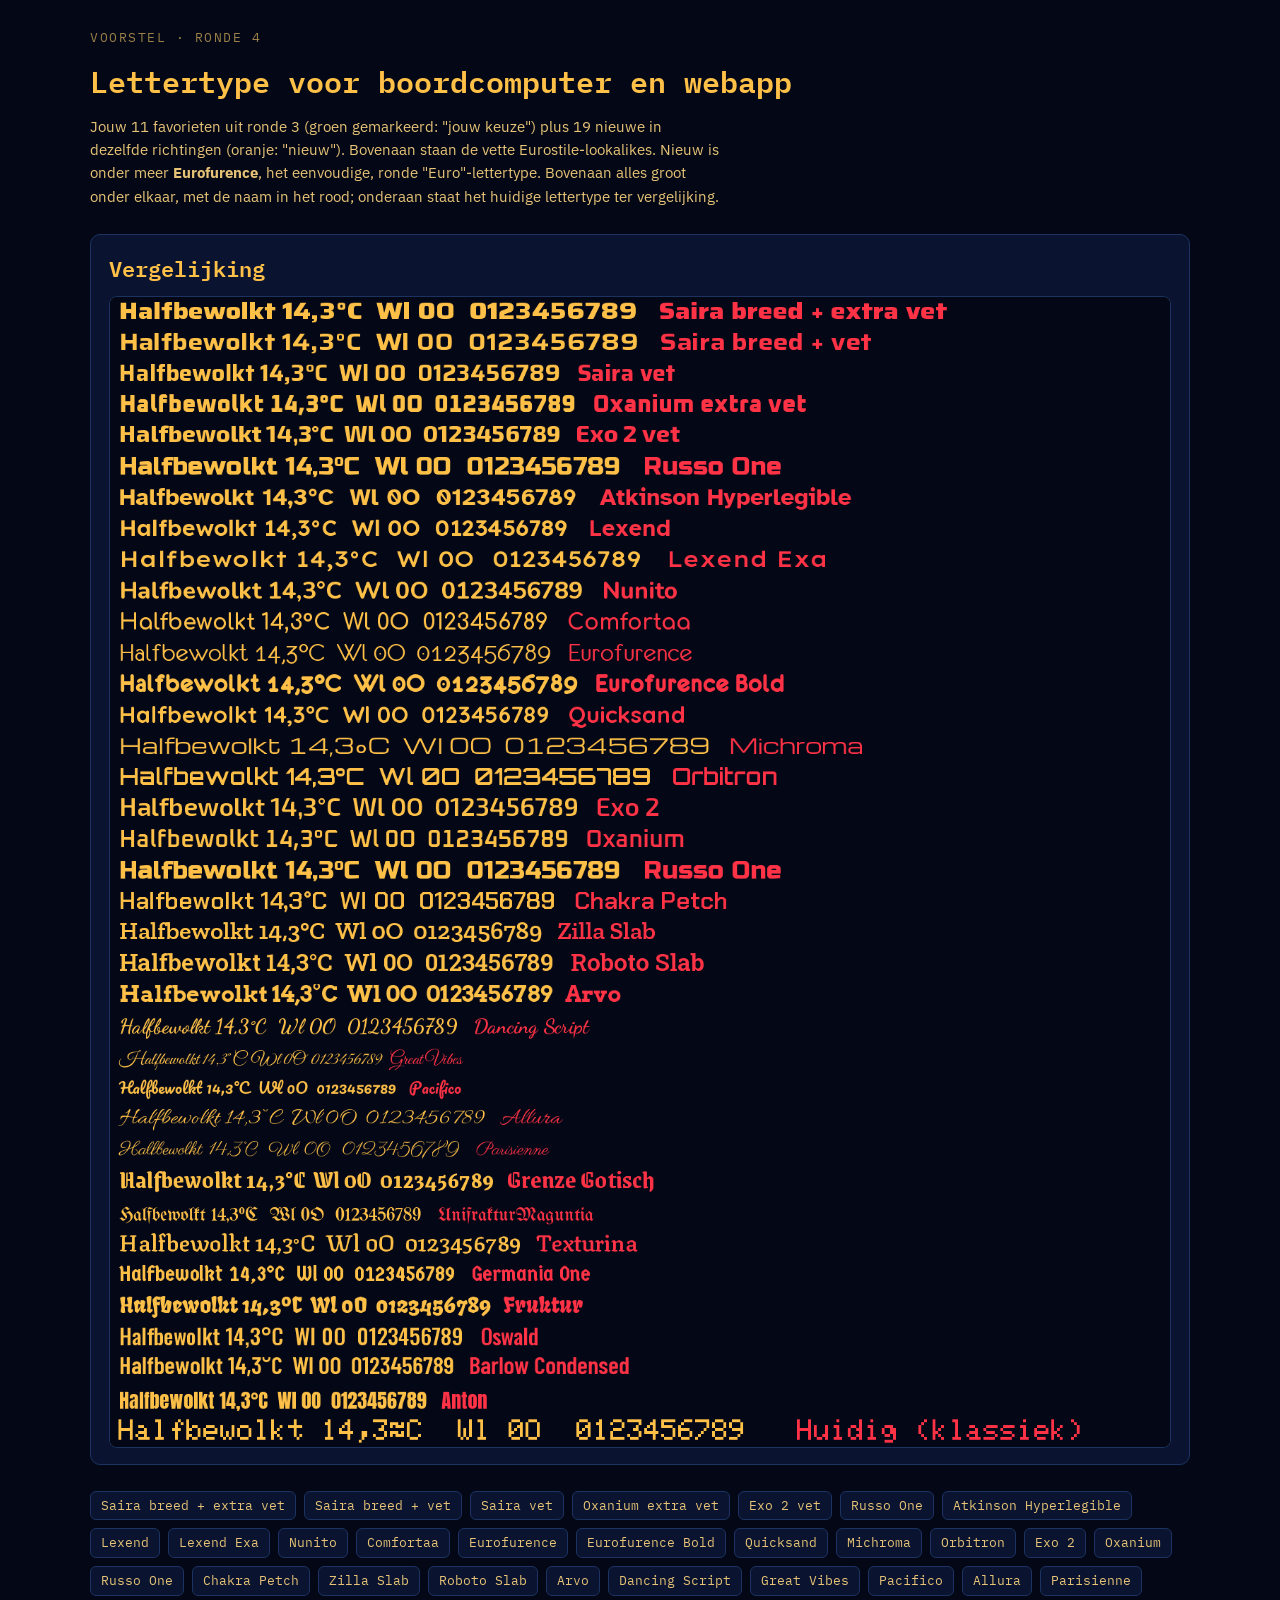
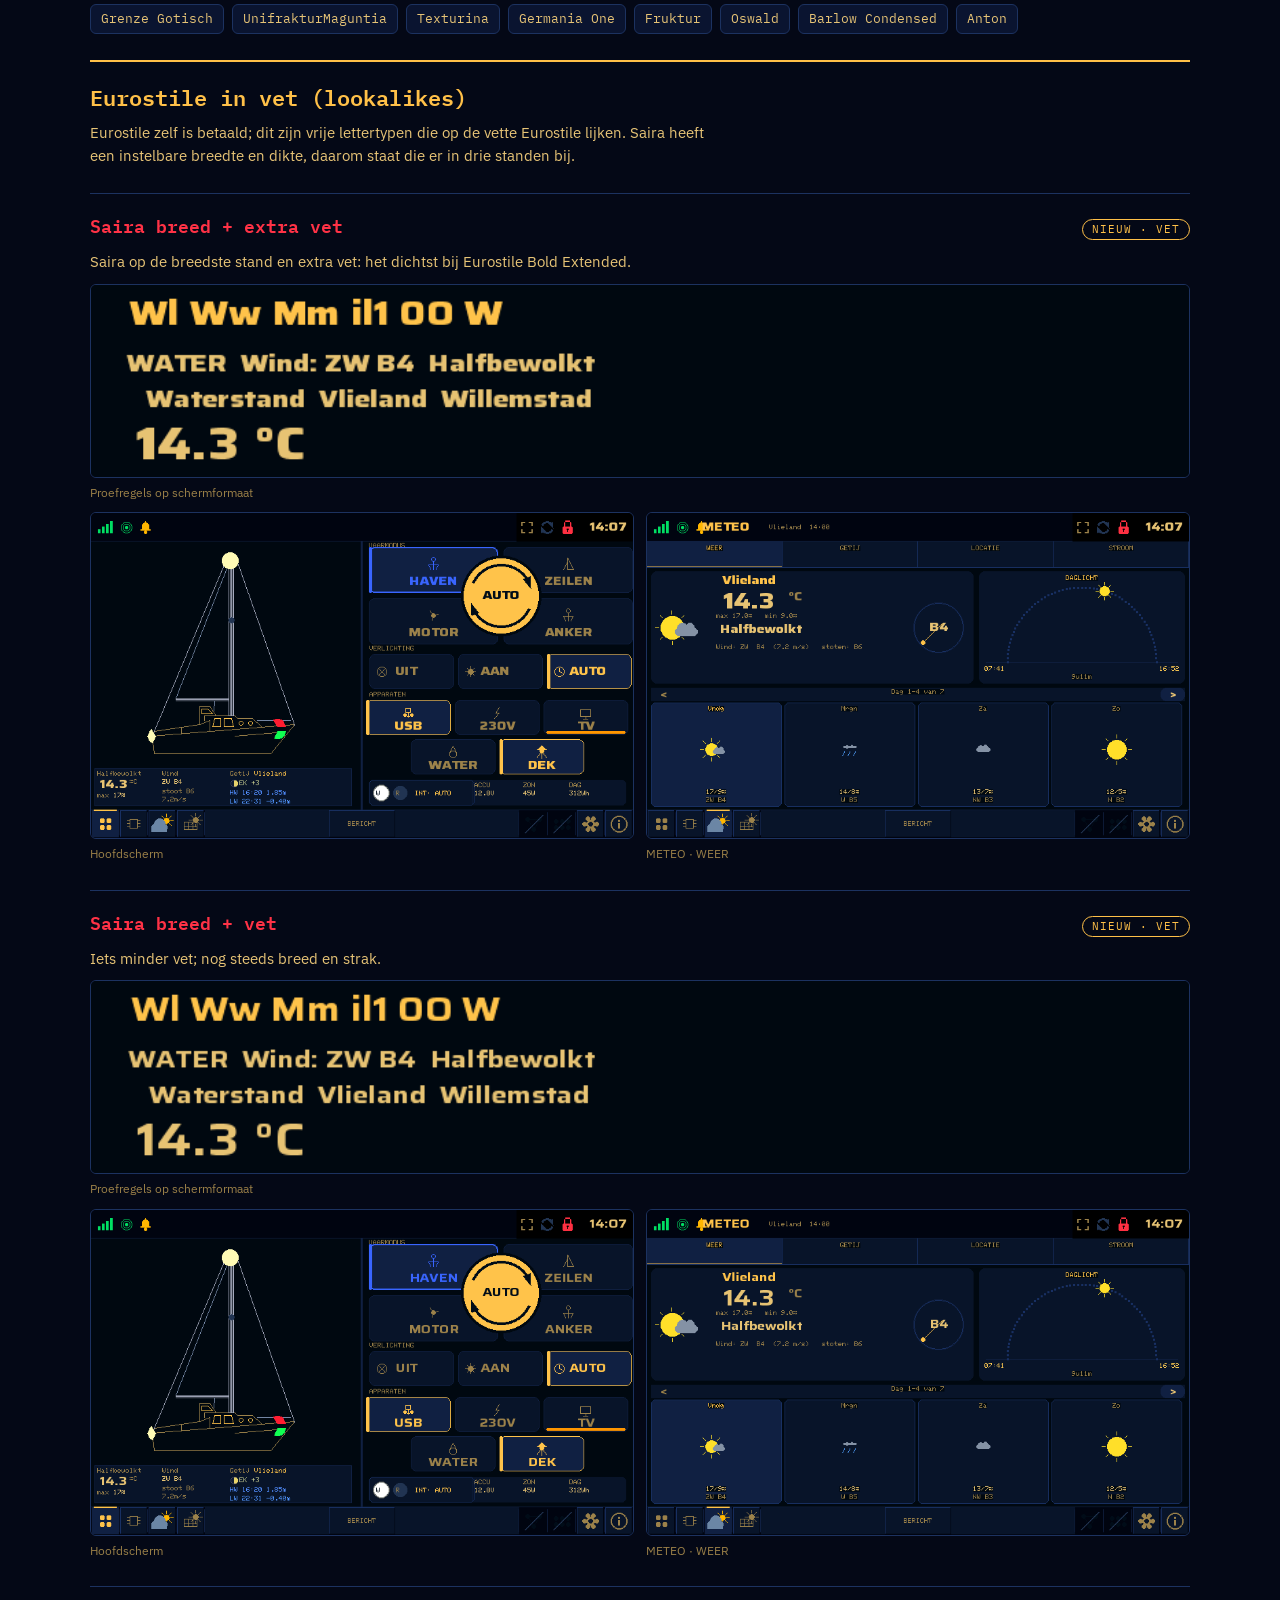
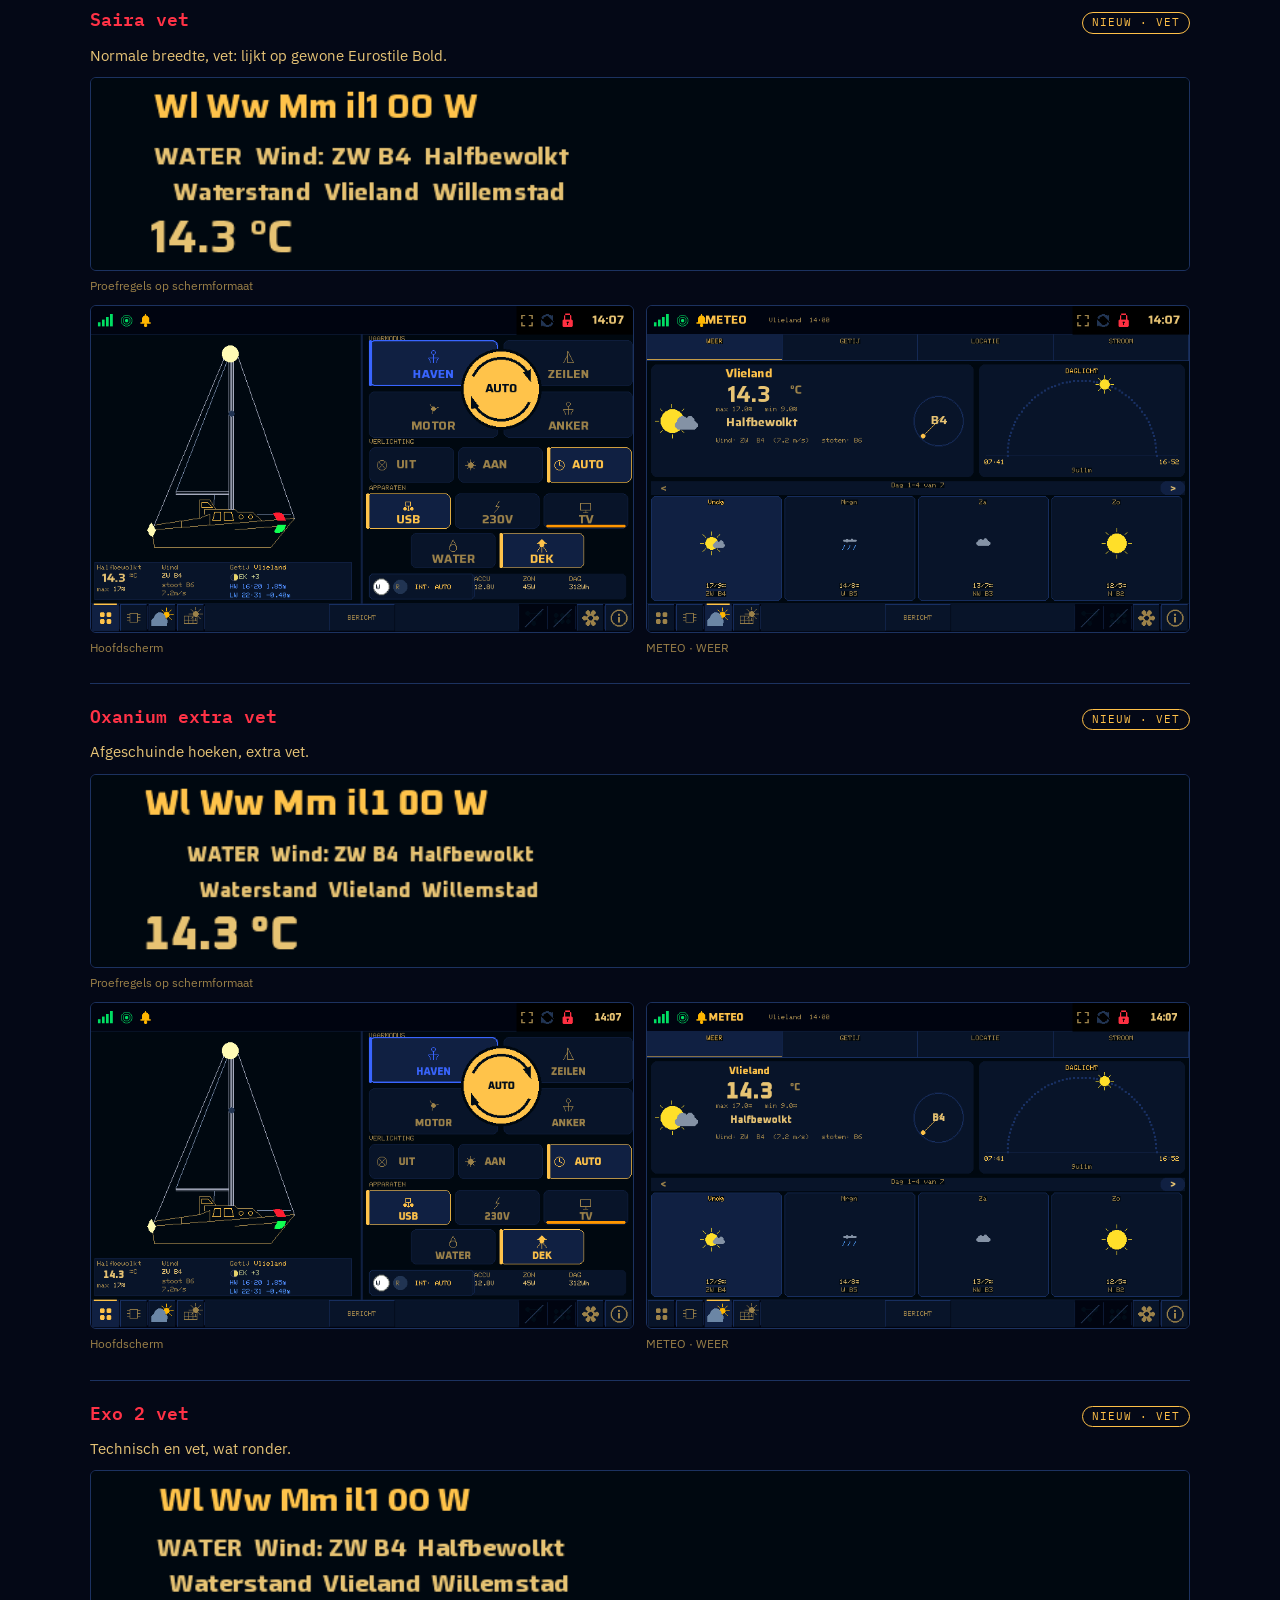
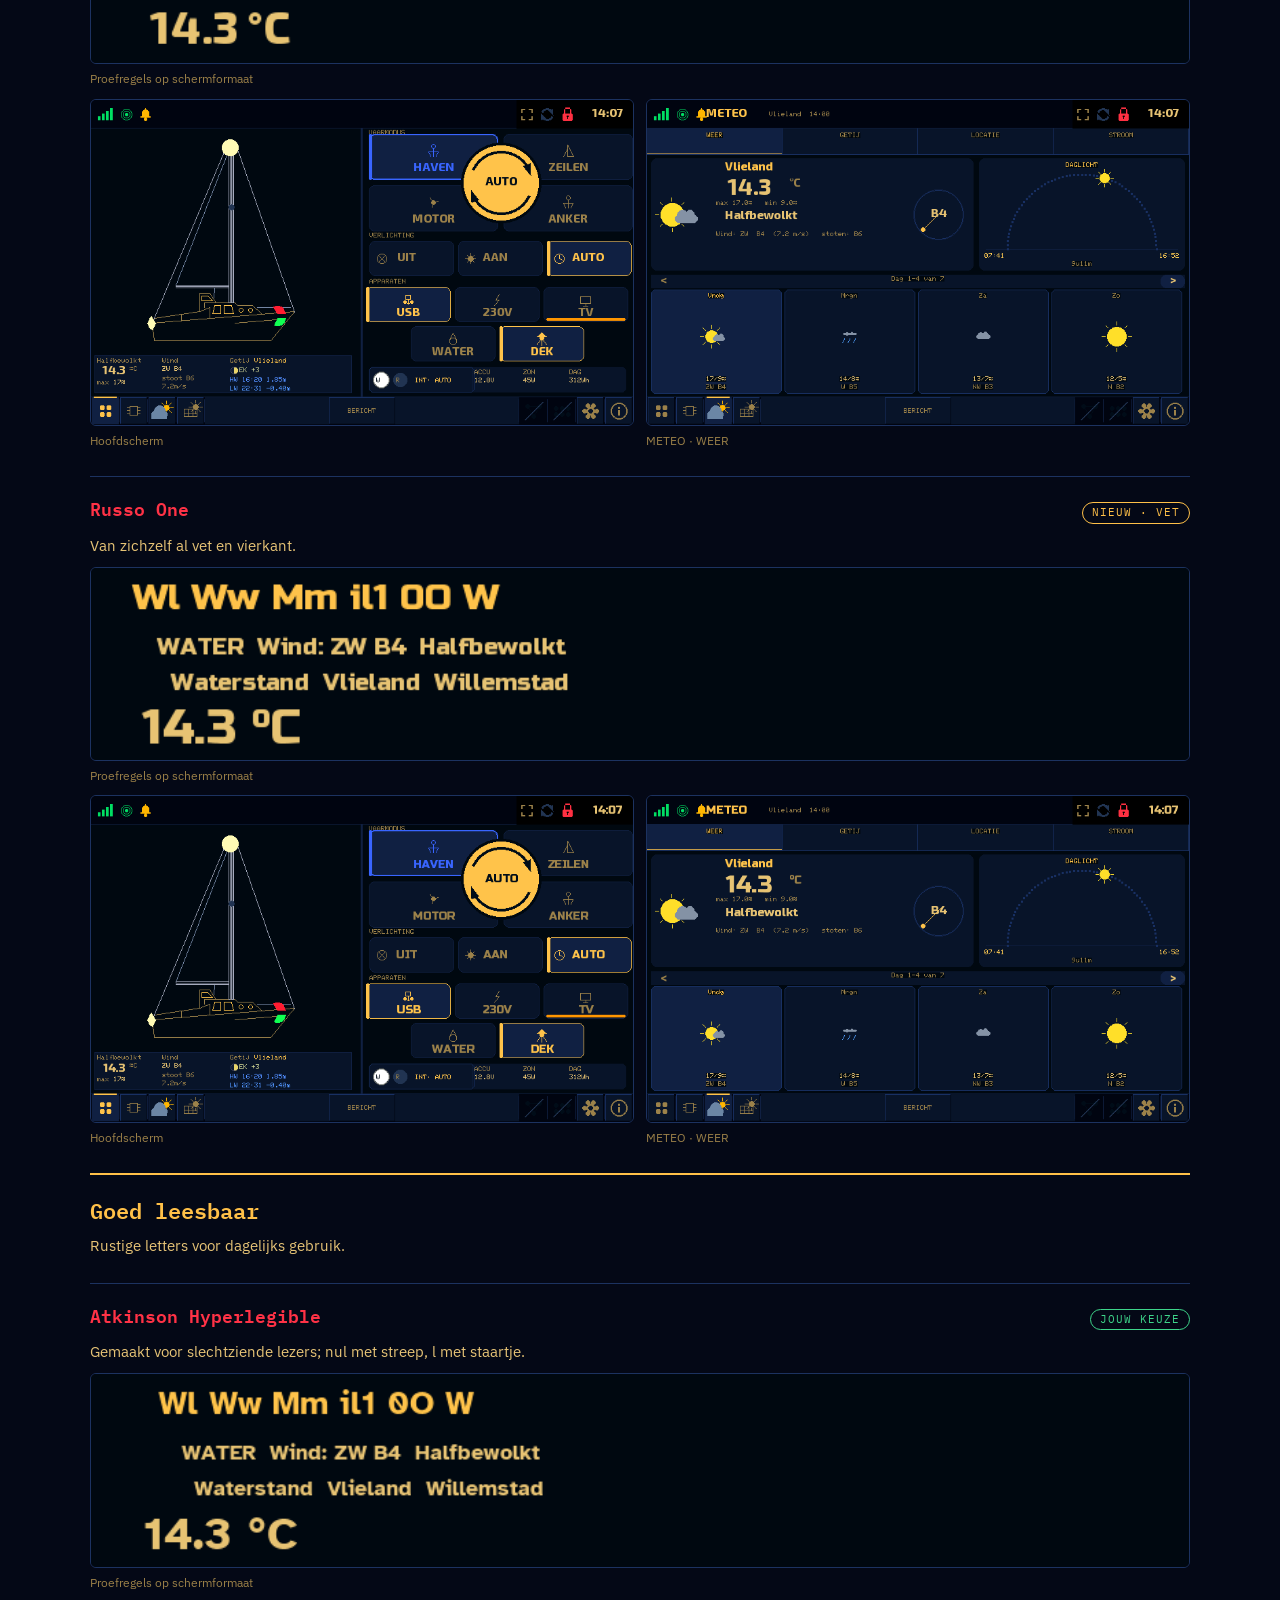
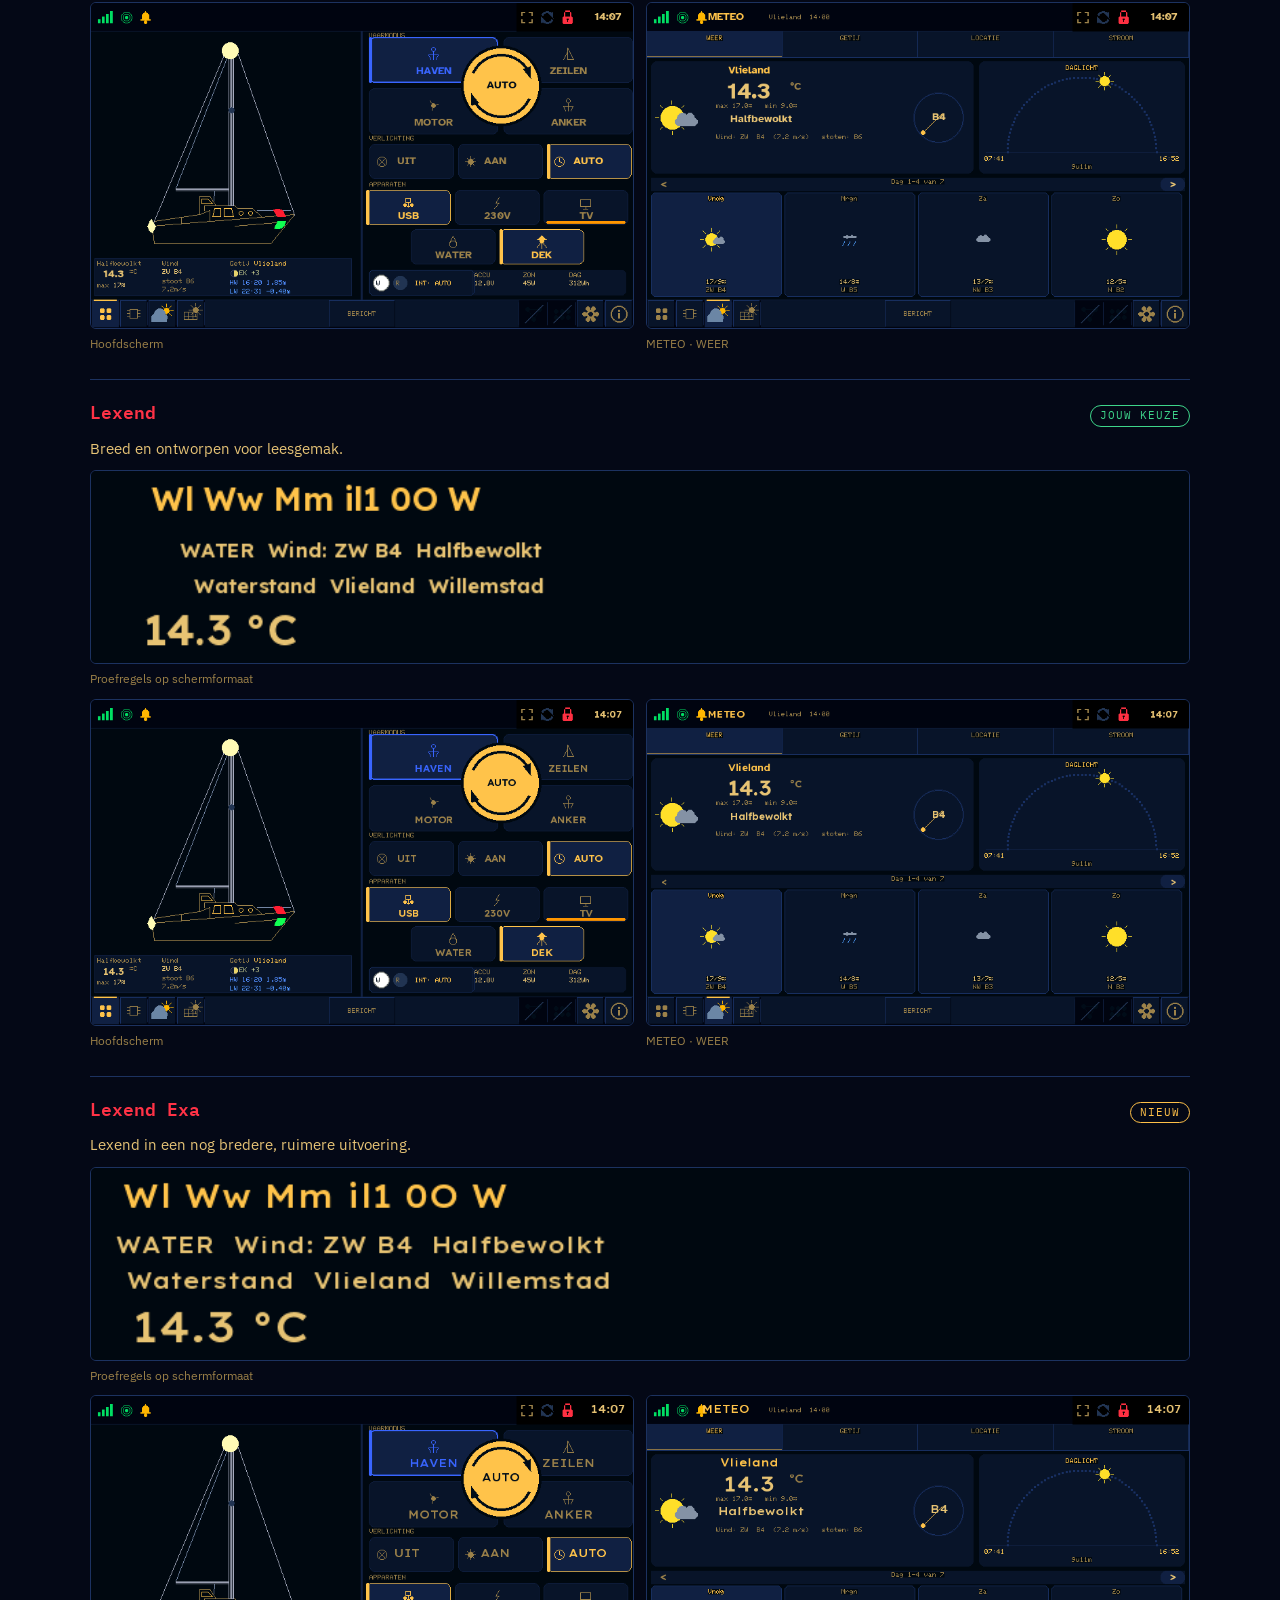
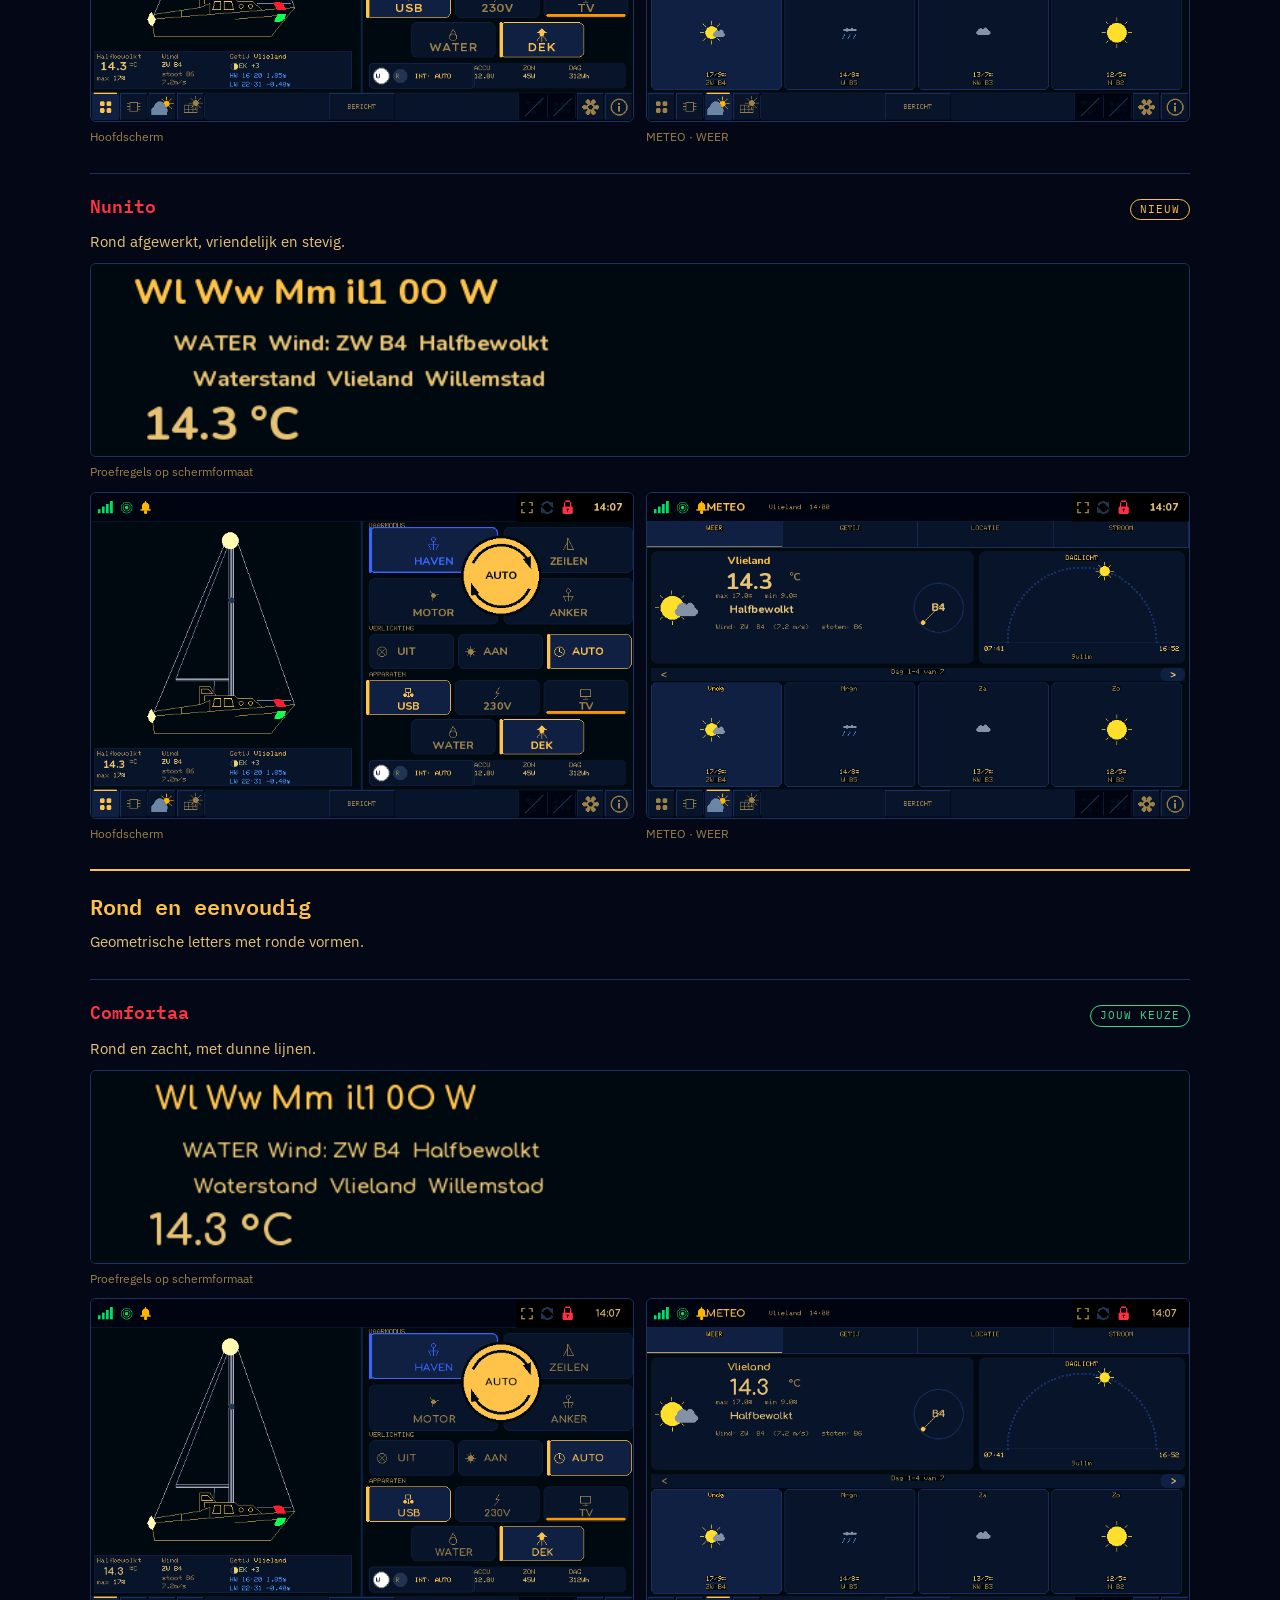
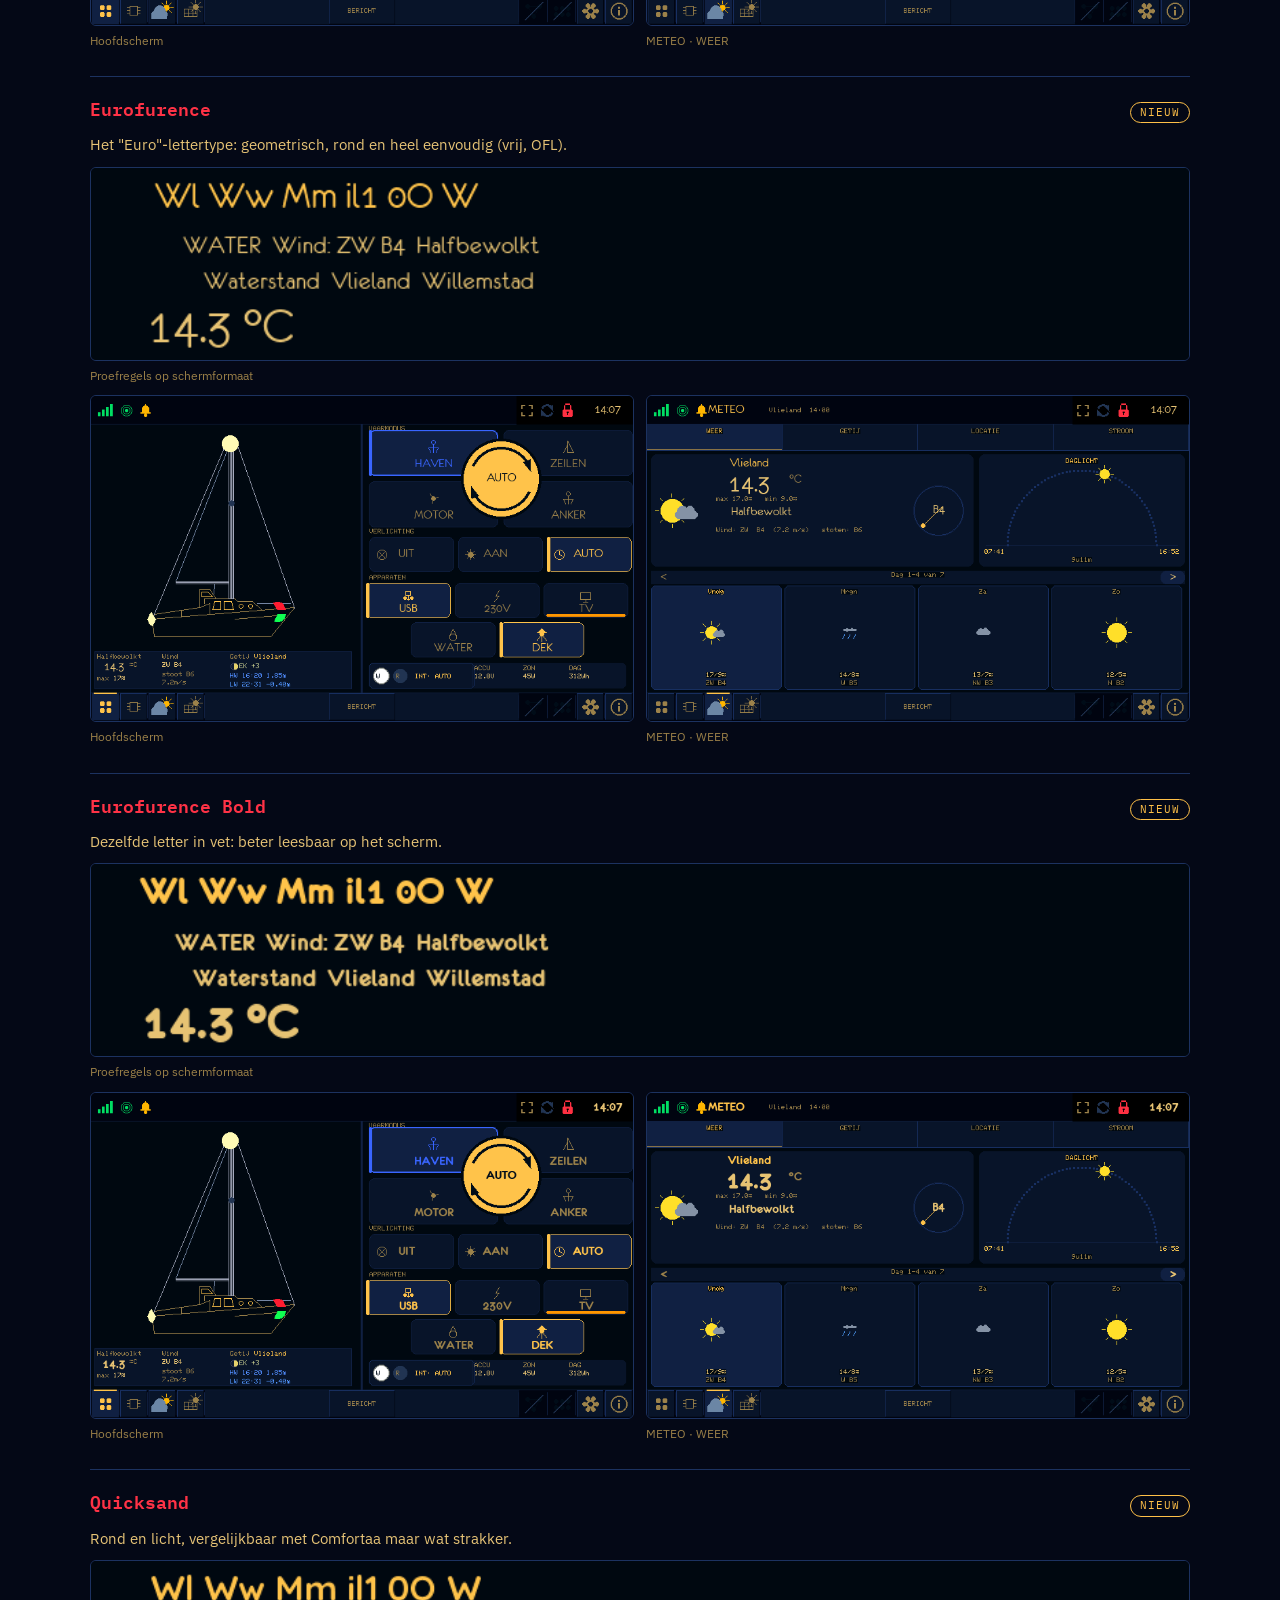
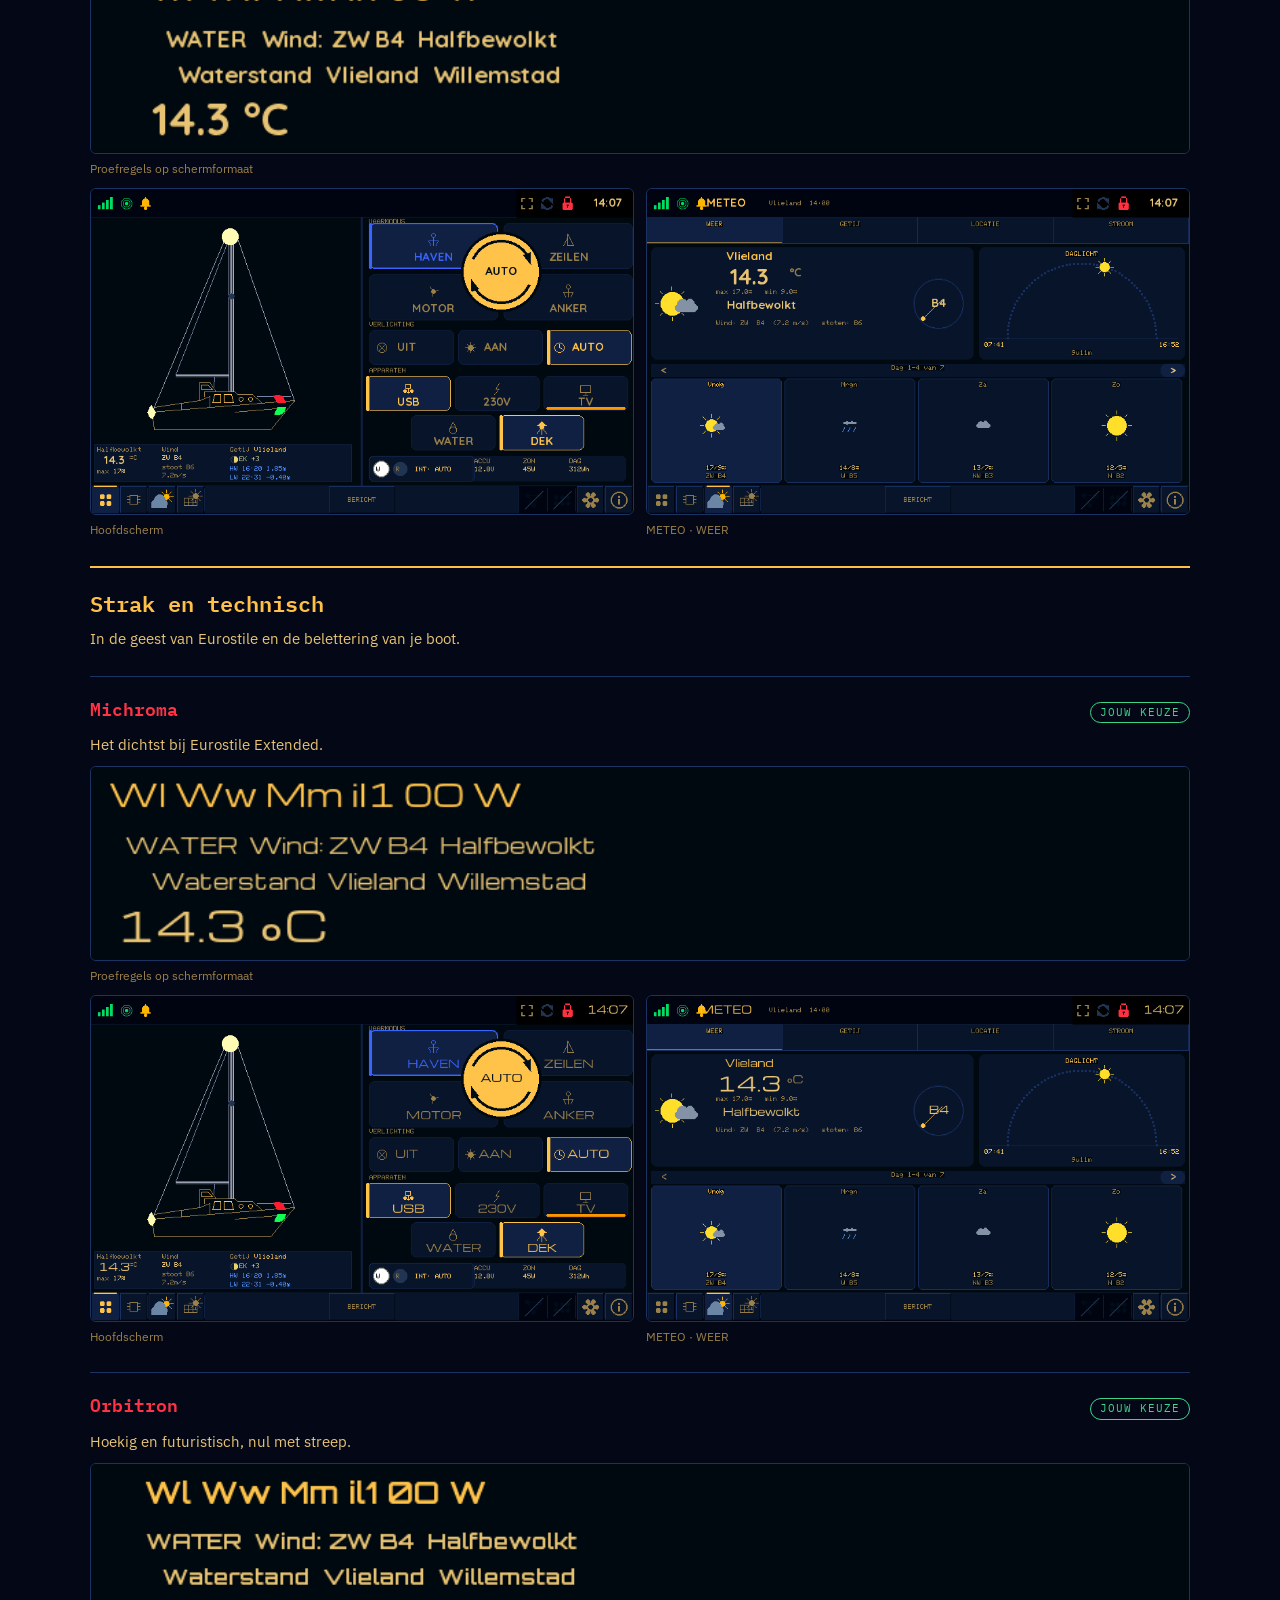
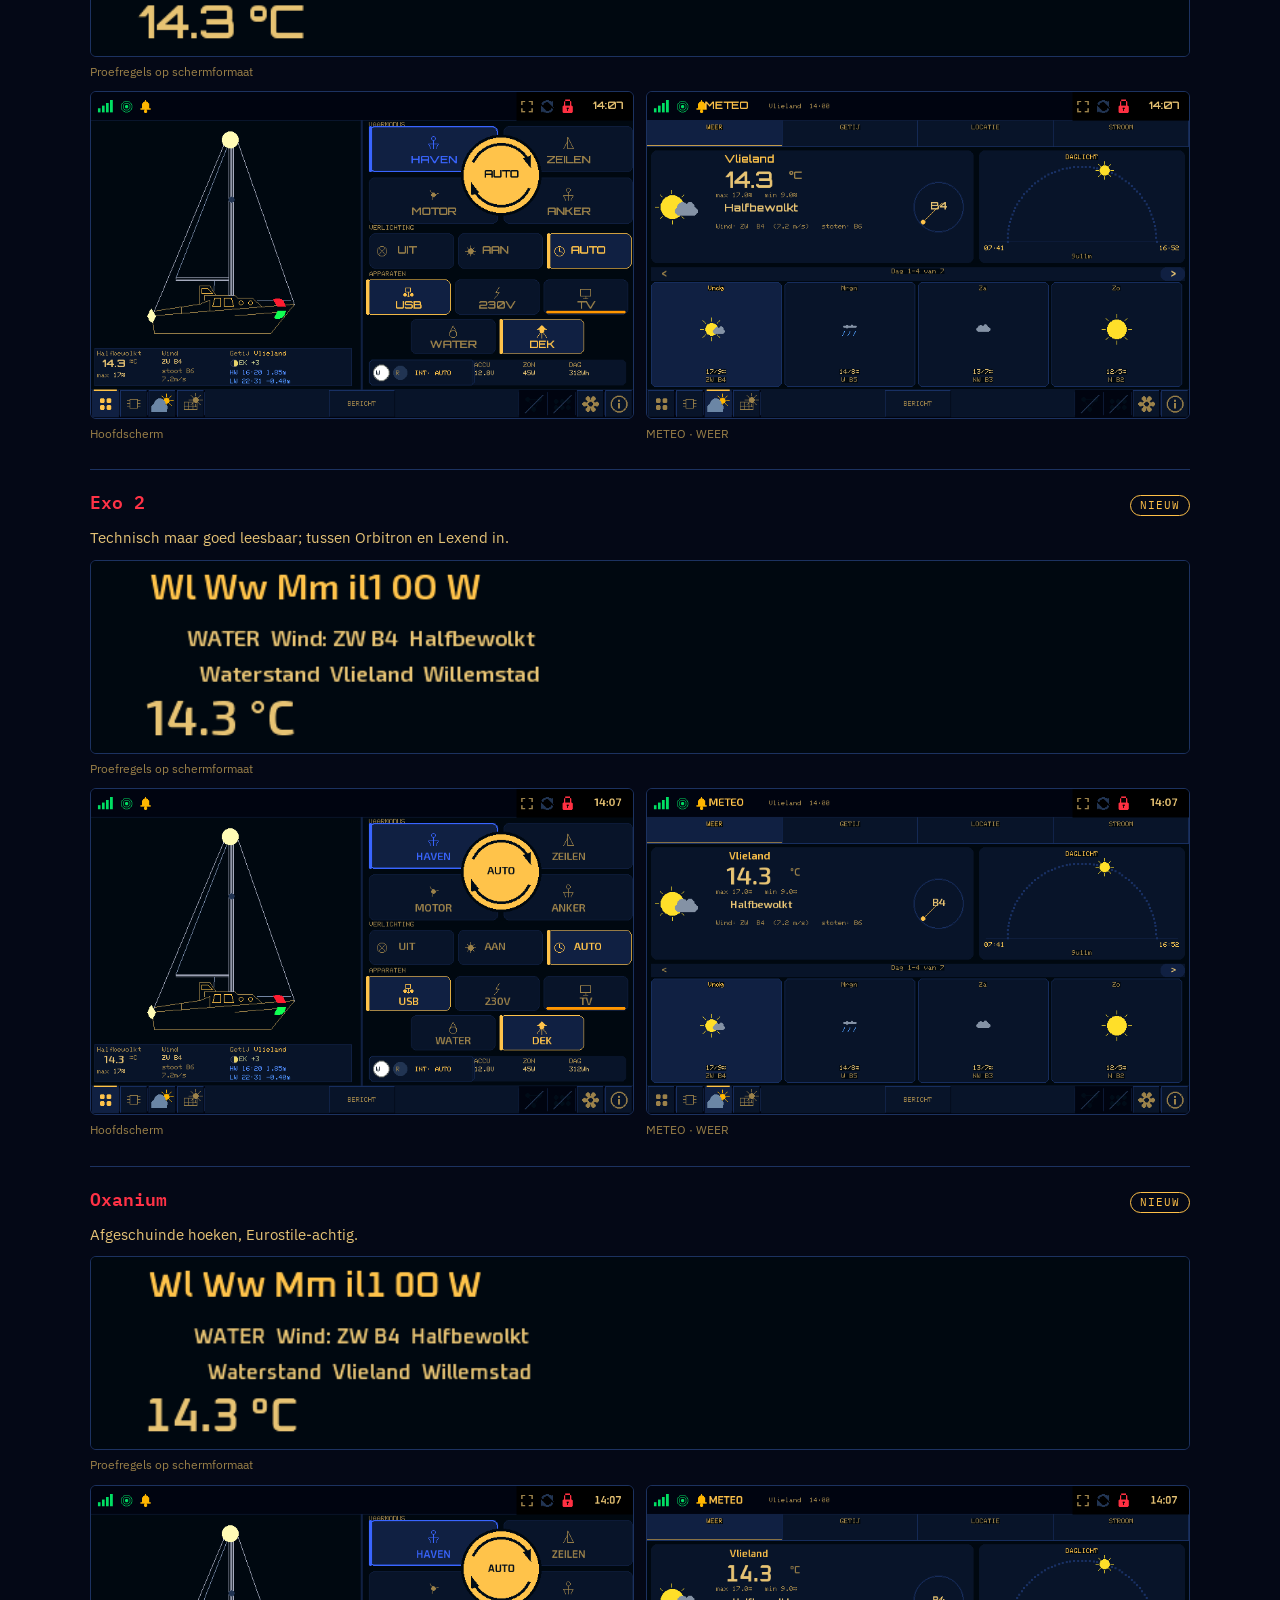
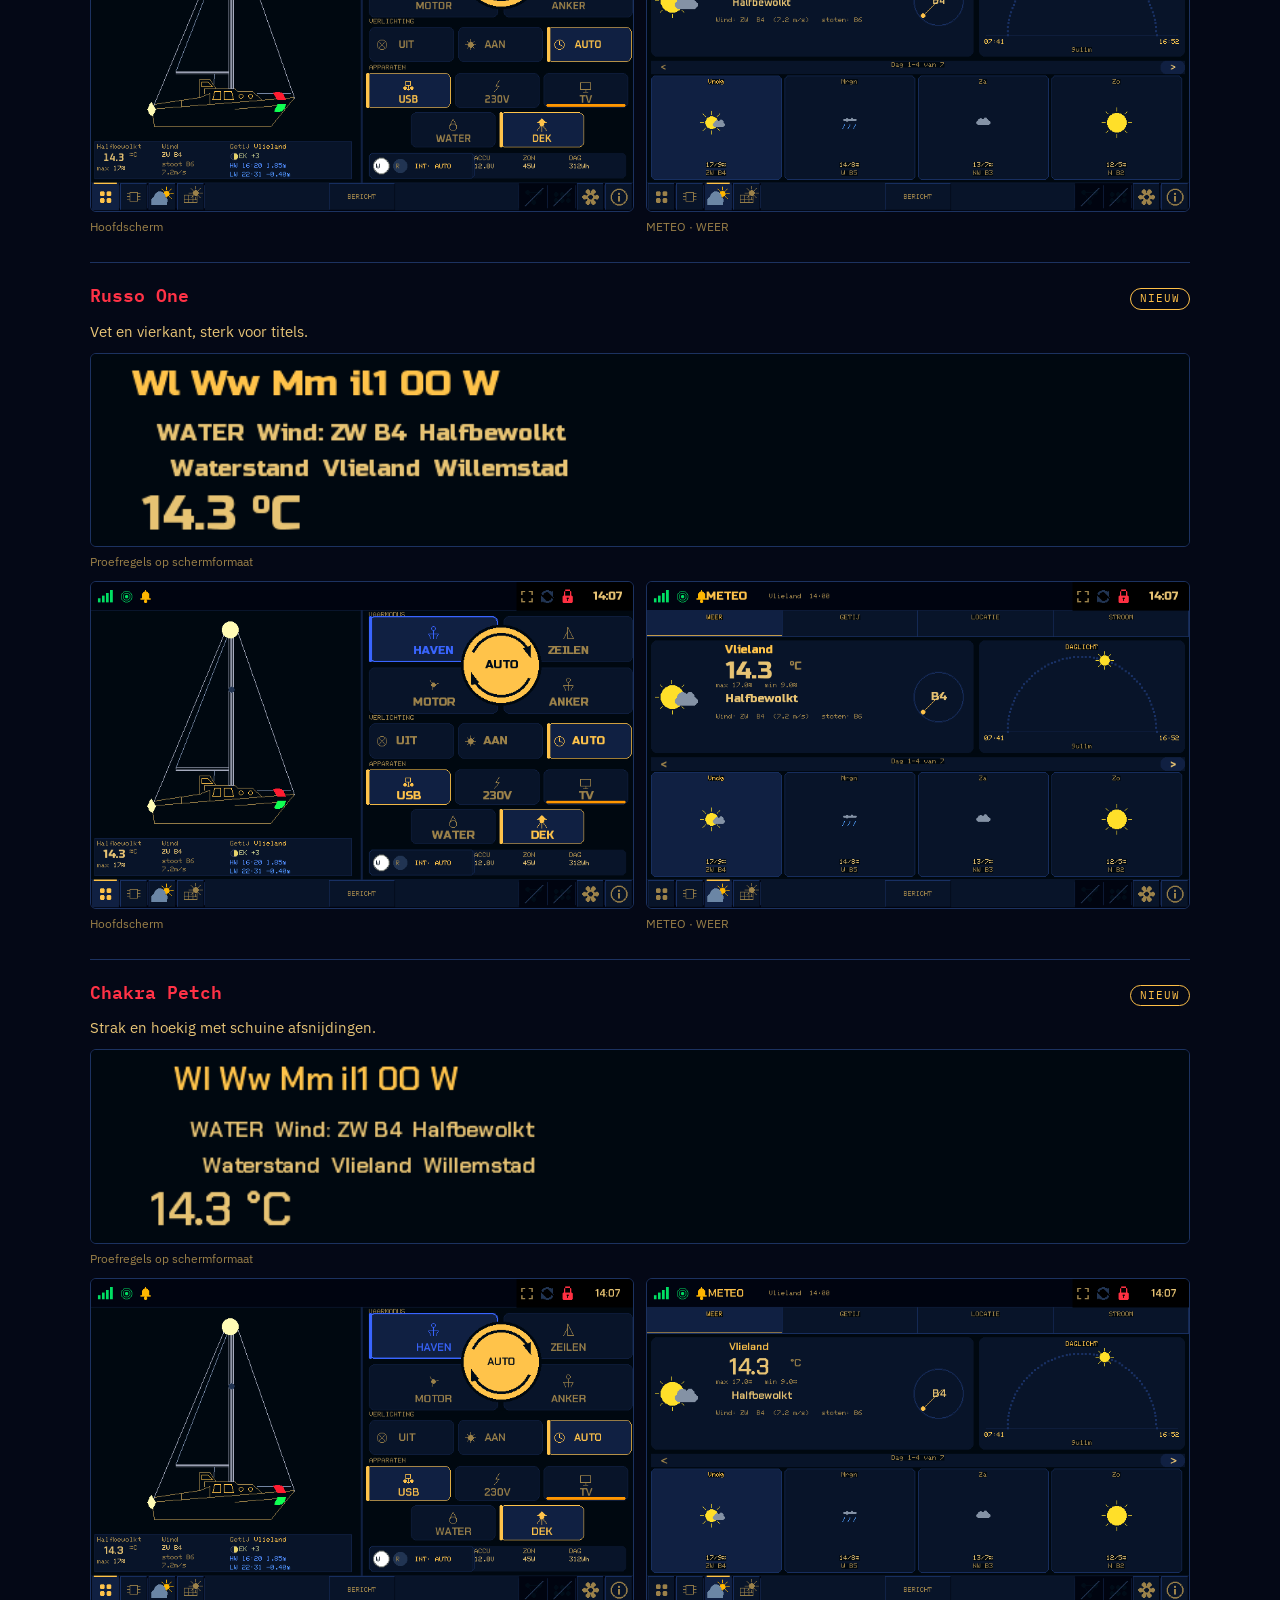
==== commit b212543f: "BKOS lettertypen: vette Eurostile-lookalikes (Saira breed/vet, Oxanium, Exo 2, Russo One) Co-Authore" ====
--- a/bkos-lettertypen/index.html
+++ b/bkos-lettertypen/index.html
@@ -37,14 +37,62 @@
   <div style="display:flex;flex-direction:column;gap:10px">
     <p class="kop">Voorstel · ronde 4</p>
     <h1>Lettertype voor boordcomputer en webapp</h1>
-    <p>Jouw 11 favorieten uit ronde 3 (groen gemarkeerd: "jouw keuze") plus 19 nieuwe in dezelfde richtingen (oranje: "nieuw"). Nieuw is onder meer <strong>Eurofurence</strong>, het eenvoudige, ronde "Euro"-lettertype. Bovenaan alles groot onder elkaar, met de naam in het rood; onderaan staat het huidige lettertype ter vergelijking.</p>
+    <p>Jouw 11 favorieten uit ronde 3 (groen gemarkeerd: "jouw keuze") plus 19 nieuwe in dezelfde richtingen (oranje: "nieuw"). Bovenaan staan de vette Eurostile-lookalikes. Nieuw is onder meer <strong>Eurofurence</strong>, het eenvoudige, ronde "Euro"-lettertype. Bovenaan alles groot onder elkaar, met de naam in het rood; onderaan staat het huidige lettertype ter vergelijking.</p>
   </div>
   <section class="blok">
     <h2>Vergelijking</h2>
-    <div class="vglwrap"><div class="rij"><img class="vgl" src="img/c_atkinson.png" alt="Atkinson Hyperlegible" loading="lazy"><img class="vgl" src="img/c_lexend.png" alt="Lexend" loading="lazy"><img class="vgl" src="img/c_lexendexa.png" alt="Lexend Exa" loading="lazy"><img class="vgl" src="img/c_nunito.png" alt="Nunito" loading="lazy"><img class="vgl" src="img/c_comfortaa.png" alt="Comfortaa" loading="lazy"><img class="vgl" src="img/c_eurofurence.png" alt="Eurofurence" loading="lazy"><img class="vgl" src="img/c_eurofurenceb.png" alt="Eurofurence Bold" loading="lazy"><img class="vgl" src="img/c_quicksand.png" alt="Quicksand" loading="lazy"><img class="vgl" src="img/c_michroma.png" alt="Michroma" loading="lazy"><img class="vgl" src="img/c_orbitron.png" alt="Orbitron" loading="lazy"><img class="vgl" src="img/c_exo2.png" alt="Exo 2" loading="lazy"><img class="vgl" src="img/c_oxanium.png" alt="Oxanium" loading="lazy"><img class="vgl" src="img/c_russo.png" alt="Russo One" loading="lazy"><img class="vgl" src="img/c_chakra.png" alt="Chakra Petch" loading="lazy"><img class="vgl" src="img/c_zilla.png" alt="Zilla Slab" loading="lazy"><img class="vgl" src="img/c_robotoslab.png" alt="Roboto Slab" loading="lazy"><img class="vgl" src="img/c_arvo.png" alt="Arvo" loading="lazy"><img class="vgl" src="img/c_dancing.png" alt="Dancing Script" loading="lazy"><img class="vgl" src="img/c_greatvibes.png" alt="Great Vibes" loading="lazy"><img class="vgl" src="img/c_pacifico.png" alt="Pacifico" loading="lazy"><img class="vgl" src="img/c_allura.png" alt="Allura" loading="lazy"><img class="vgl" src="img/c_parisienne.png" alt="Parisienne" loading="lazy"><img class="vgl" src="img/c_grenze.png" alt="Grenze Gotisch" loading="lazy"><img class="vgl" src="img/c_unifraktur.png" alt="UnifrakturMaguntia" loading="lazy"><img class="vgl" src="img/c_texturina.png" alt="Texturina" loading="lazy"><img class="vgl" src="img/c_germania.png" alt="Germania One" loading="lazy"><img class="vgl" src="img/c_fruktur.png" alt="Fruktur" loading="lazy"><img class="vgl" src="img/c_oswald.png" alt="Oswald" loading="lazy"><img class="vgl" src="img/c_barlowc.png" alt="Barlow Condensed" loading="lazy"><img class="vgl" src="img/c_anton.png" alt="Anton" loading="lazy"><img class="vgl" src="img/c__huidig.png" alt="Huidig" loading="lazy"></div></div>
+    <div class="vglwrap"><div class="rij"><img class="vgl" src="img/c_sairaxb.png" alt="Saira breed + extra vet" loading="lazy"><img class="vgl" src="img/c_sairaxv.png" alt="Saira breed + vet" loading="lazy"><img class="vgl" src="img/c_sairab.png" alt="Saira vet" loading="lazy"><img class="vgl" src="img/c_oxaniumb.png" alt="Oxanium extra vet" loading="lazy"><img class="vgl" src="img/c_exo2b.png" alt="Exo 2 vet" loading="lazy"><img class="vgl" src="img/c_russo.png" alt="Russo One" loading="lazy"><img class="vgl" src="img/c_atkinson.png" alt="Atkinson Hyperlegible" loading="lazy"><img class="vgl" src="img/c_lexend.png" alt="Lexend" loading="lazy"><img class="vgl" src="img/c_lexendexa.png" alt="Lexend Exa" loading="lazy"><img class="vgl" src="img/c_nunito.png" alt="Nunito" loading="lazy"><img class="vgl" src="img/c_comfortaa.png" alt="Comfortaa" loading="lazy"><img class="vgl" src="img/c_eurofurence.png" alt="Eurofurence" loading="lazy"><img class="vgl" src="img/c_eurofurenceb.png" alt="Eurofurence Bold" loading="lazy"><img class="vgl" src="img/c_quicksand.png" alt="Quicksand" loading="lazy"><img class="vgl" src="img/c_michroma.png" alt="Michroma" loading="lazy"><img class="vgl" src="img/c_orbitron.png" alt="Orbitron" loading="lazy"><img class="vgl" src="img/c_exo2.png" alt="Exo 2" loading="lazy"><img class="vgl" src="img/c_oxanium.png" alt="Oxanium" loading="lazy"><img class="vgl" src="img/c_russo.png" alt="Russo One" loading="lazy"><img class="vgl" src="img/c_chakra.png" alt="Chakra Petch" loading="lazy"><img class="vgl" src="img/c_zilla.png" alt="Zilla Slab" loading="lazy"><img class="vgl" src="img/c_robotoslab.png" alt="Roboto Slab" loading="lazy"><img class="vgl" src="img/c_arvo.png" alt="Arvo" loading="lazy"><img class="vgl" src="img/c_dancing.png" alt="Dancing Script" loading="lazy"><img class="vgl" src="img/c_greatvibes.png" alt="Great Vibes" loading="lazy"><img class="vgl" src="img/c_pacifico.png" alt="Pacifico" loading="lazy"><img class="vgl" src="img/c_allura.png" alt="Allura" loading="lazy"><img class="vgl" src="img/c_parisienne.png" alt="Parisienne" loading="lazy"><img class="vgl" src="img/c_grenze.png" alt="Grenze Gotisch" loading="lazy"><img class="vgl" src="img/c_unifraktur.png" alt="UnifrakturMaguntia" loading="lazy"><img class="vgl" src="img/c_texturina.png" alt="Texturina" loading="lazy"><img class="vgl" src="img/c_germania.png" alt="Germania One" loading="lazy"><img class="vgl" src="img/c_fruktur.png" alt="Fruktur" loading="lazy"><img class="vgl" src="img/c_oswald.png" alt="Oswald" loading="lazy"><img class="vgl" src="img/c_barlowc.png" alt="Barlow Condensed" loading="lazy"><img class="vgl" src="img/c_anton.png" alt="Anton" loading="lazy"><img class="vgl" src="img/c__huidig.png" alt="Huidig" loading="lazy"></div></div>
   </section>
-  <nav aria-label="Lettertypen"><a href="#atkinson">Atkinson Hyperlegible</a><a href="#lexend">Lexend</a><a href="#lexendexa">Lexend Exa</a><a href="#nunito">Nunito</a><a href="#comfortaa">Comfortaa</a><a href="#eurofurence">Eurofurence</a><a href="#eurofurenceb">Eurofurence Bold</a><a href="#quicksand">Quicksand</a><a href="#michroma">Michroma</a><a href="#orbitron">Orbitron</a><a href="#exo2">Exo 2</a><a href="#oxanium">Oxanium</a><a href="#russo">Russo One</a><a href="#chakra">Chakra Petch</a><a href="#zilla">Zilla Slab</a><a href="#robotoslab">Roboto Slab</a><a href="#arvo">Arvo</a><a href="#dancing">Dancing Script</a><a href="#greatvibes">Great Vibes</a><a href="#pacifico">Pacifico</a><a href="#allura">Allura</a><a href="#parisienne">Parisienne</a><a href="#grenze">Grenze Gotisch</a><a href="#unifraktur">UnifrakturMaguntia</a><a href="#texturina">Texturina</a><a href="#germania">Germania One</a><a href="#fruktur">Fruktur</a><a href="#oswald">Oswald</a><a href="#barlowc">Barlow Condensed</a><a href="#anton">Anton</a></nav>
-  <div class="groep"><h2>Goed leesbaar</h2><p>Rustige letters voor dagelijks gebruik.</p></div><section class="font" id="atkinson">
+  <nav aria-label="Lettertypen"><a href="#sairaxb">Saira breed + extra vet</a><a href="#sairaxv">Saira breed + vet</a><a href="#sairab">Saira vet</a><a href="#oxaniumb">Oxanium extra vet</a><a href="#exo2b">Exo 2 vet</a><a href="#russo">Russo One</a><a href="#atkinson">Atkinson Hyperlegible</a><a href="#lexend">Lexend</a><a href="#lexendexa">Lexend Exa</a><a href="#nunito">Nunito</a><a href="#comfortaa">Comfortaa</a><a href="#eurofurence">Eurofurence</a><a href="#eurofurenceb">Eurofurence Bold</a><a href="#quicksand">Quicksand</a><a href="#michroma">Michroma</a><a href="#orbitron">Orbitron</a><a href="#exo2">Exo 2</a><a href="#oxanium">Oxanium</a><a href="#russo">Russo One</a><a href="#chakra">Chakra Petch</a><a href="#zilla">Zilla Slab</a><a href="#robotoslab">Roboto Slab</a><a href="#arvo">Arvo</a><a href="#dancing">Dancing Script</a><a href="#greatvibes">Great Vibes</a><a href="#pacifico">Pacifico</a><a href="#allura">Allura</a><a href="#parisienne">Parisienne</a><a href="#grenze">Grenze Gotisch</a><a href="#unifraktur">UnifrakturMaguntia</a><a href="#texturina">Texturina</a><a href="#germania">Germania One</a><a href="#fruktur">Fruktur</a><a href="#oswald">Oswald</a><a href="#barlowc">Barlow Condensed</a><a href="#anton">Anton</a></nav>
+  <div class="groep"><h2>Eurostile in vet (lookalikes)</h2><p>Eurostile zelf is betaald; dit zijn vrije lettertypen die op de vette Eurostile lijken. Saira heeft een instelbare breedte en dikte, daarom staat die er in drie standen bij.</p></div><section class="font" id="sairaxb">
+  <header><h3 class="fn">Saira breed + extra vet</h3><span class="tag n">nieuw · vet</span></header>
+  <p>Saira op de breedste stand en extra vet: het dichtst bij Eurostile Bold Extended.</p>
+  <figure><img src="img/q_sairaxb.png" alt="Proefregels in Saira breed + extra vet" loading="lazy"><figcaption>Proefregels op schermformaat</figcaption></figure>
+  <div class="duo">
+    <figure><img src="img/p_sairaxb_main.png" alt="Hoofdscherm in Saira breed + extra vet" loading="lazy"><figcaption>Hoofdscherm</figcaption></figure>
+    <figure><img src="img/p_sairaxb_meteo.png" alt="METEO in Saira breed + extra vet" loading="lazy"><figcaption>METEO · WEER</figcaption></figure>
+  </div>
+</section><section class="font" id="sairaxv">
+  <header><h3 class="fn">Saira breed + vet</h3><span class="tag n">nieuw · vet</span></header>
+  <p>Iets minder vet; nog steeds breed en strak.</p>
+  <figure><img src="img/q_sairaxv.png" alt="Proefregels in Saira breed + vet" loading="lazy"><figcaption>Proefregels op schermformaat</figcaption></figure>
+  <div class="duo">
+    <figure><img src="img/p_sairaxv_main.png" alt="Hoofdscherm in Saira breed + vet" loading="lazy"><figcaption>Hoofdscherm</figcaption></figure>
+    <figure><img src="img/p_sairaxv_meteo.png" alt="METEO in Saira breed + vet" loading="lazy"><figcaption>METEO · WEER</figcaption></figure>
+  </div>
+</section><section class="font" id="sairab">
+  <header><h3 class="fn">Saira vet</h3><span class="tag n">nieuw · vet</span></header>
+  <p>Normale breedte, vet: lijkt op gewone Eurostile Bold.</p>
+  <figure><img src="img/q_sairab.png" alt="Proefregels in Saira vet" loading="lazy"><figcaption>Proefregels op schermformaat</figcaption></figure>
+  <div class="duo">
+    <figure><img src="img/p_sairab_main.png" alt="Hoofdscherm in Saira vet" loading="lazy"><figcaption>Hoofdscherm</figcaption></figure>
+    <figure><img src="img/p_sairab_meteo.png" alt="METEO in Saira vet" loading="lazy"><figcaption>METEO · WEER</figcaption></figure>
+  </div>
+</section><section class="font" id="oxaniumb">
+  <header><h3 class="fn">Oxanium extra vet</h3><span class="tag n">nieuw · vet</span></header>
+  <p>Afgeschuinde hoeken, extra vet.</p>
+  <figure><img src="img/q_oxaniumb.png" alt="Proefregels in Oxanium extra vet" loading="lazy"><figcaption>Proefregels op schermformaat</figcaption></figure>
+  <div class="duo">
+    <figure><img src="img/p_oxaniumb_main.png" alt="Hoofdscherm in Oxanium extra vet" loading="lazy"><figcaption>Hoofdscherm</figcaption></figure>
+    <figure><img src="img/p_oxaniumb_meteo.png" alt="METEO in Oxanium extra vet" loading="lazy"><figcaption>METEO · WEER</figcaption></figure>
+  </div>
+</section><section class="font" id="exo2b">
+  <header><h3 class="fn">Exo 2 vet</h3><span class="tag n">nieuw · vet</span></header>
+  <p>Technisch en vet, wat ronder.</p>
+  <figure><img src="img/q_exo2b.png" alt="Proefregels in Exo 2 vet" loading="lazy"><figcaption>Proefregels op schermformaat</figcaption></figure>
+  <div class="duo">
+    <figure><img src="img/p_exo2b_main.png" alt="Hoofdscherm in Exo 2 vet" loading="lazy"><figcaption>Hoofdscherm</figcaption></figure>
+    <figure><img src="img/p_exo2b_meteo.png" alt="METEO in Exo 2 vet" loading="lazy"><figcaption>METEO · WEER</figcaption></figure>
+  </div>
+</section><section class="font" id="russo">
+  <header><h3 class="fn">Russo One</h3><span class="tag n">nieuw · vet</span></header>
+  <p>Van zichzelf al vet en vierkant.</p>
+  <figure><img src="img/q_russo.png" alt="Proefregels in Russo One" loading="lazy"><figcaption>Proefregels op schermformaat</figcaption></figure>
+  <div class="duo">
+    <figure><img src="img/p_russo_main.png" alt="Hoofdscherm in Russo One" loading="lazy"><figcaption>Hoofdscherm</figcaption></figure>
+    <figure><img src="img/p_russo_meteo.png" alt="METEO in Russo One" loading="lazy"><figcaption>METEO · WEER</figcaption></figure>
+  </div>
+</section><div class="groep"><h2>Goed leesbaar</h2><p>Rustige letters voor dagelijks gebruik.</p></div><section class="font" id="atkinson">
   <header><h3 class="fn">Atkinson Hyperlegible</h3><span class="tag k">jouw keuze</span></header>
   <p>Gemaakt voor slechtziende lezers; nul met streep, l met staartje.</p>
   <figure><img src="img/q_atkinson.png" alt="Proefregels in Atkinson Hyperlegible" loading="lazy"><figcaption>Proefregels op schermformaat</figcaption></figure>
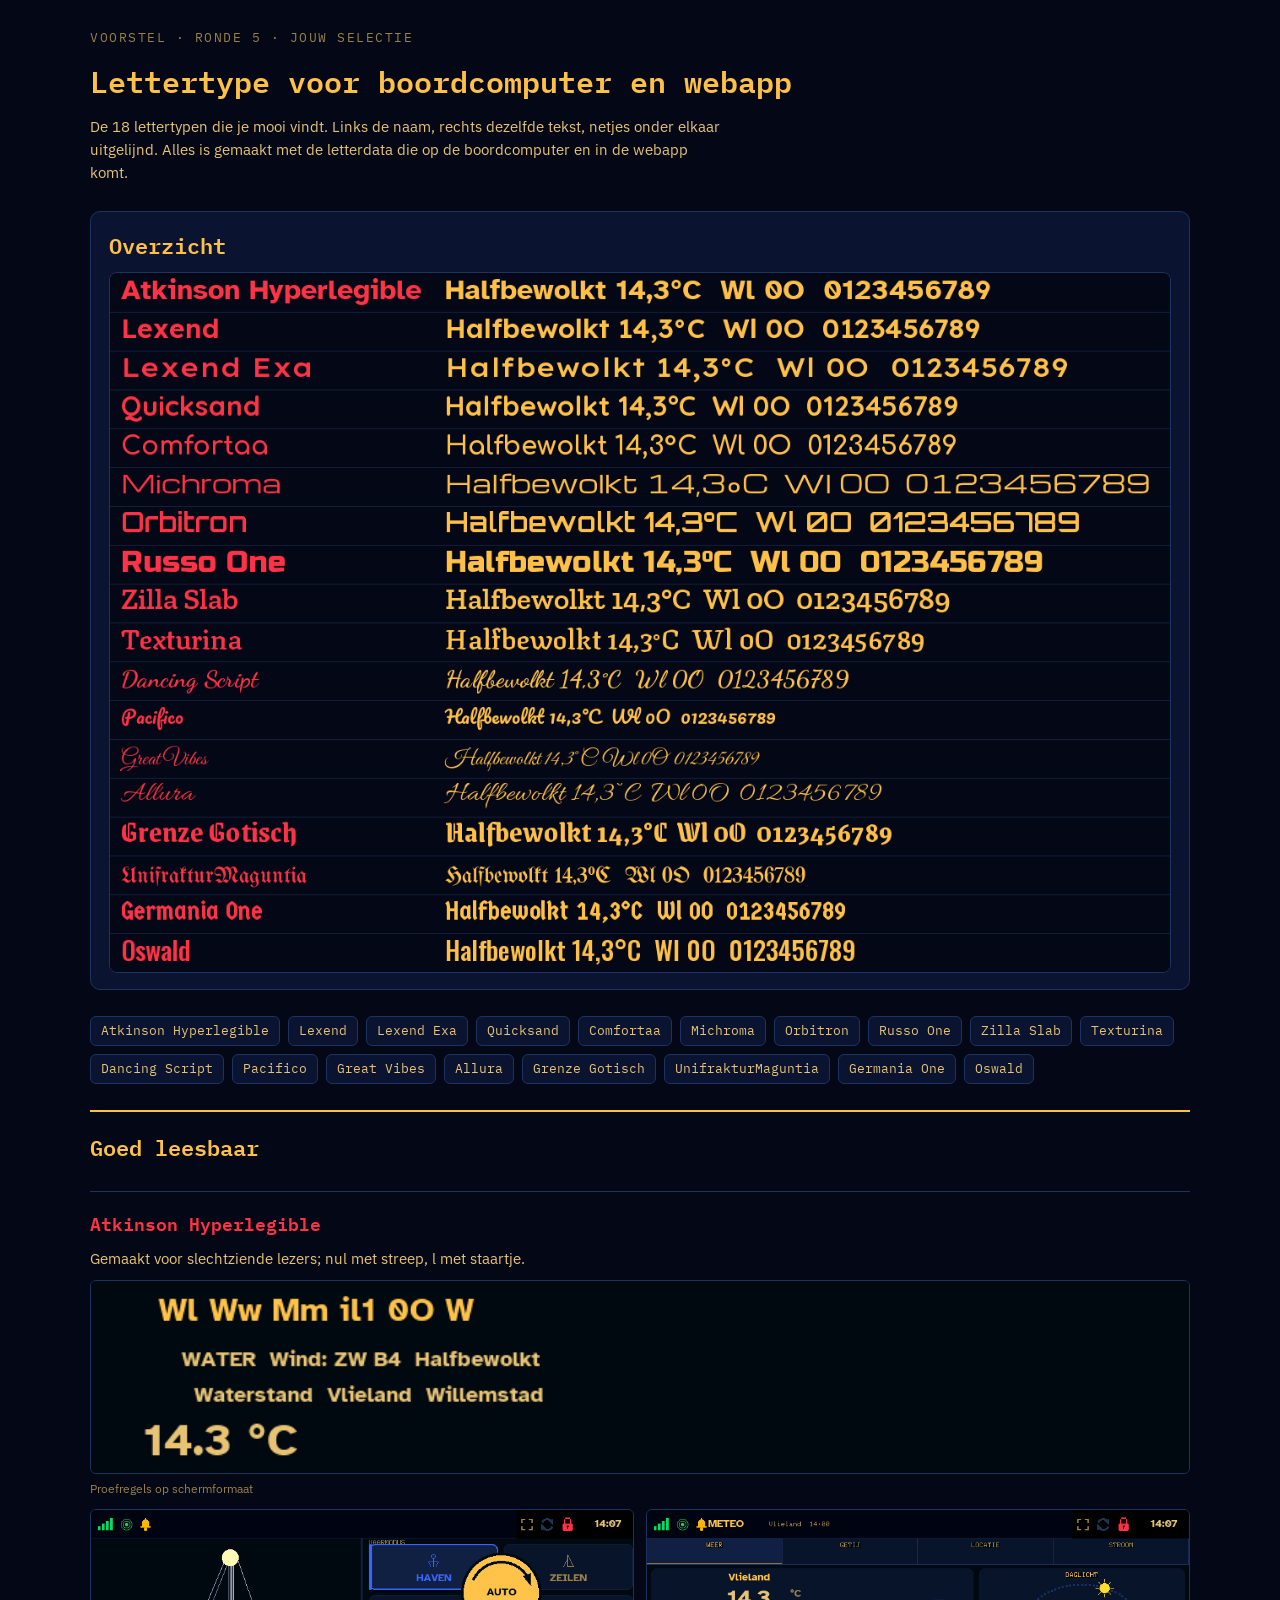
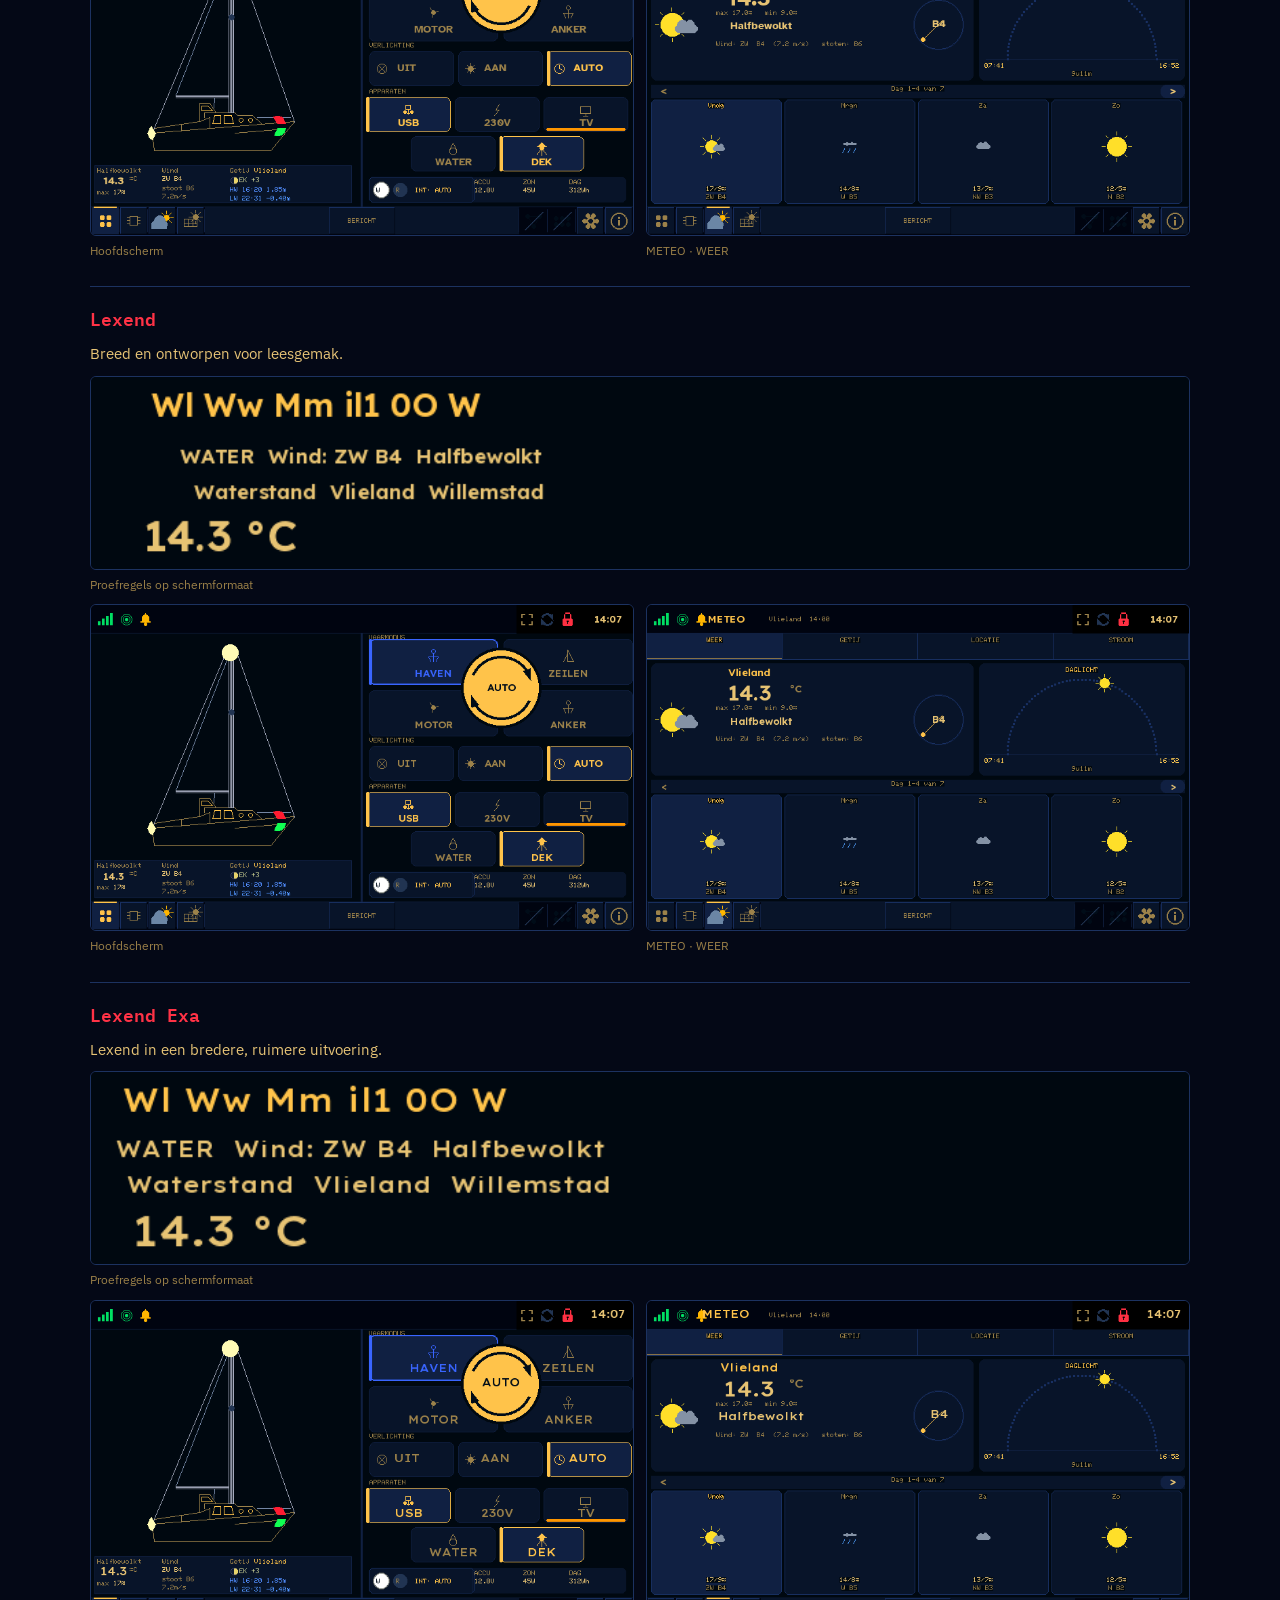
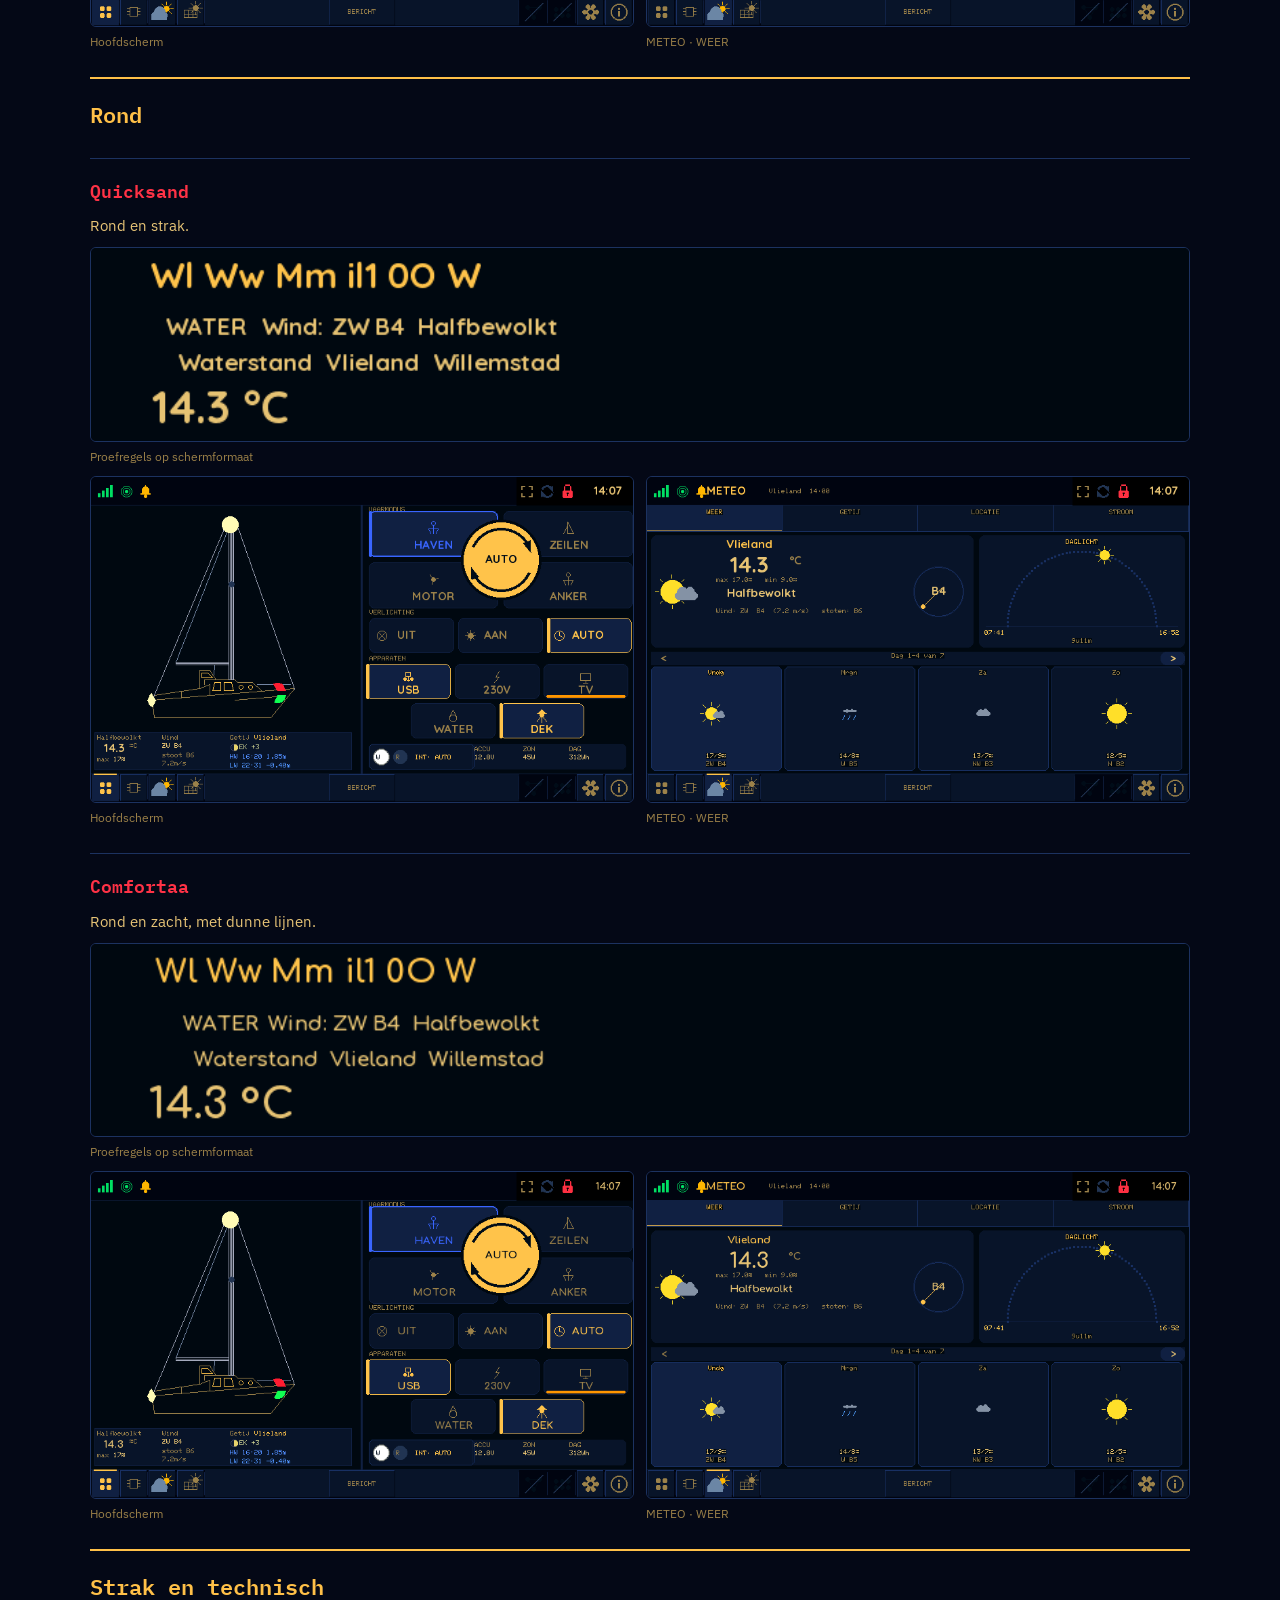
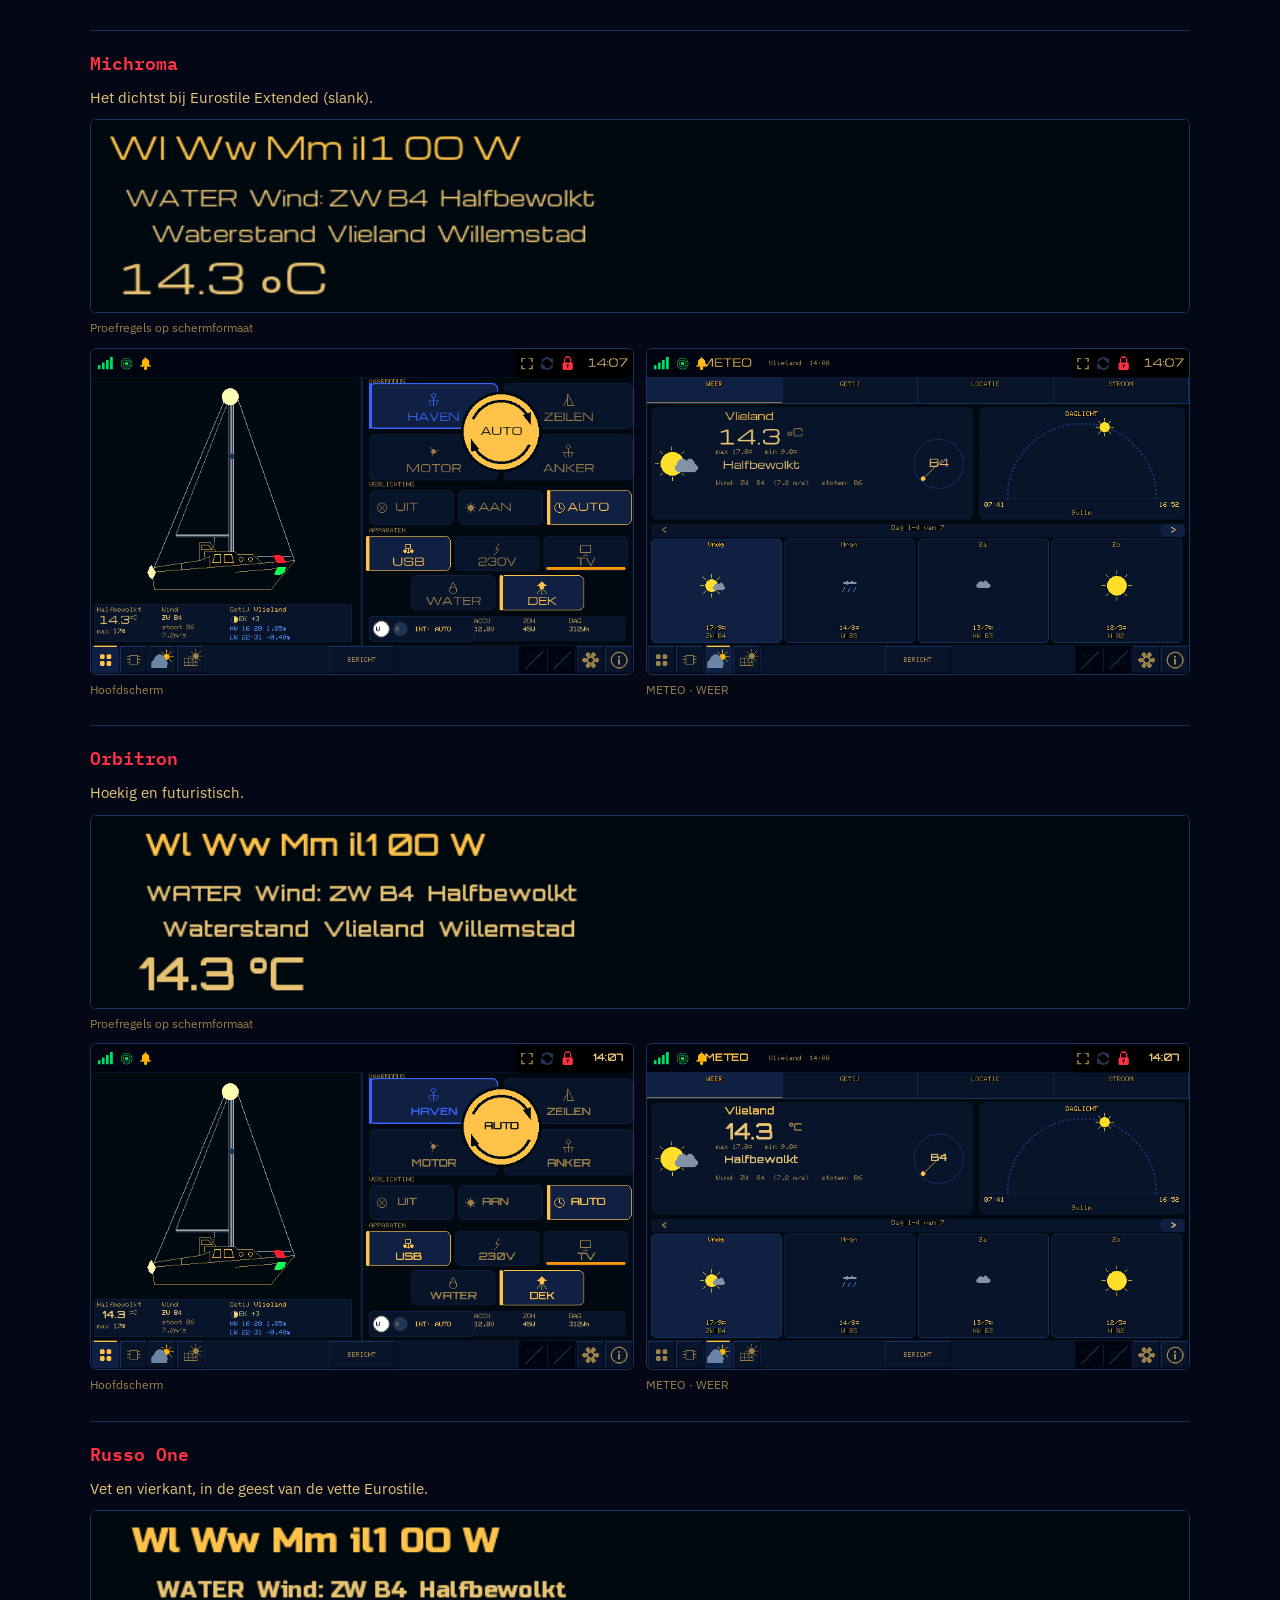
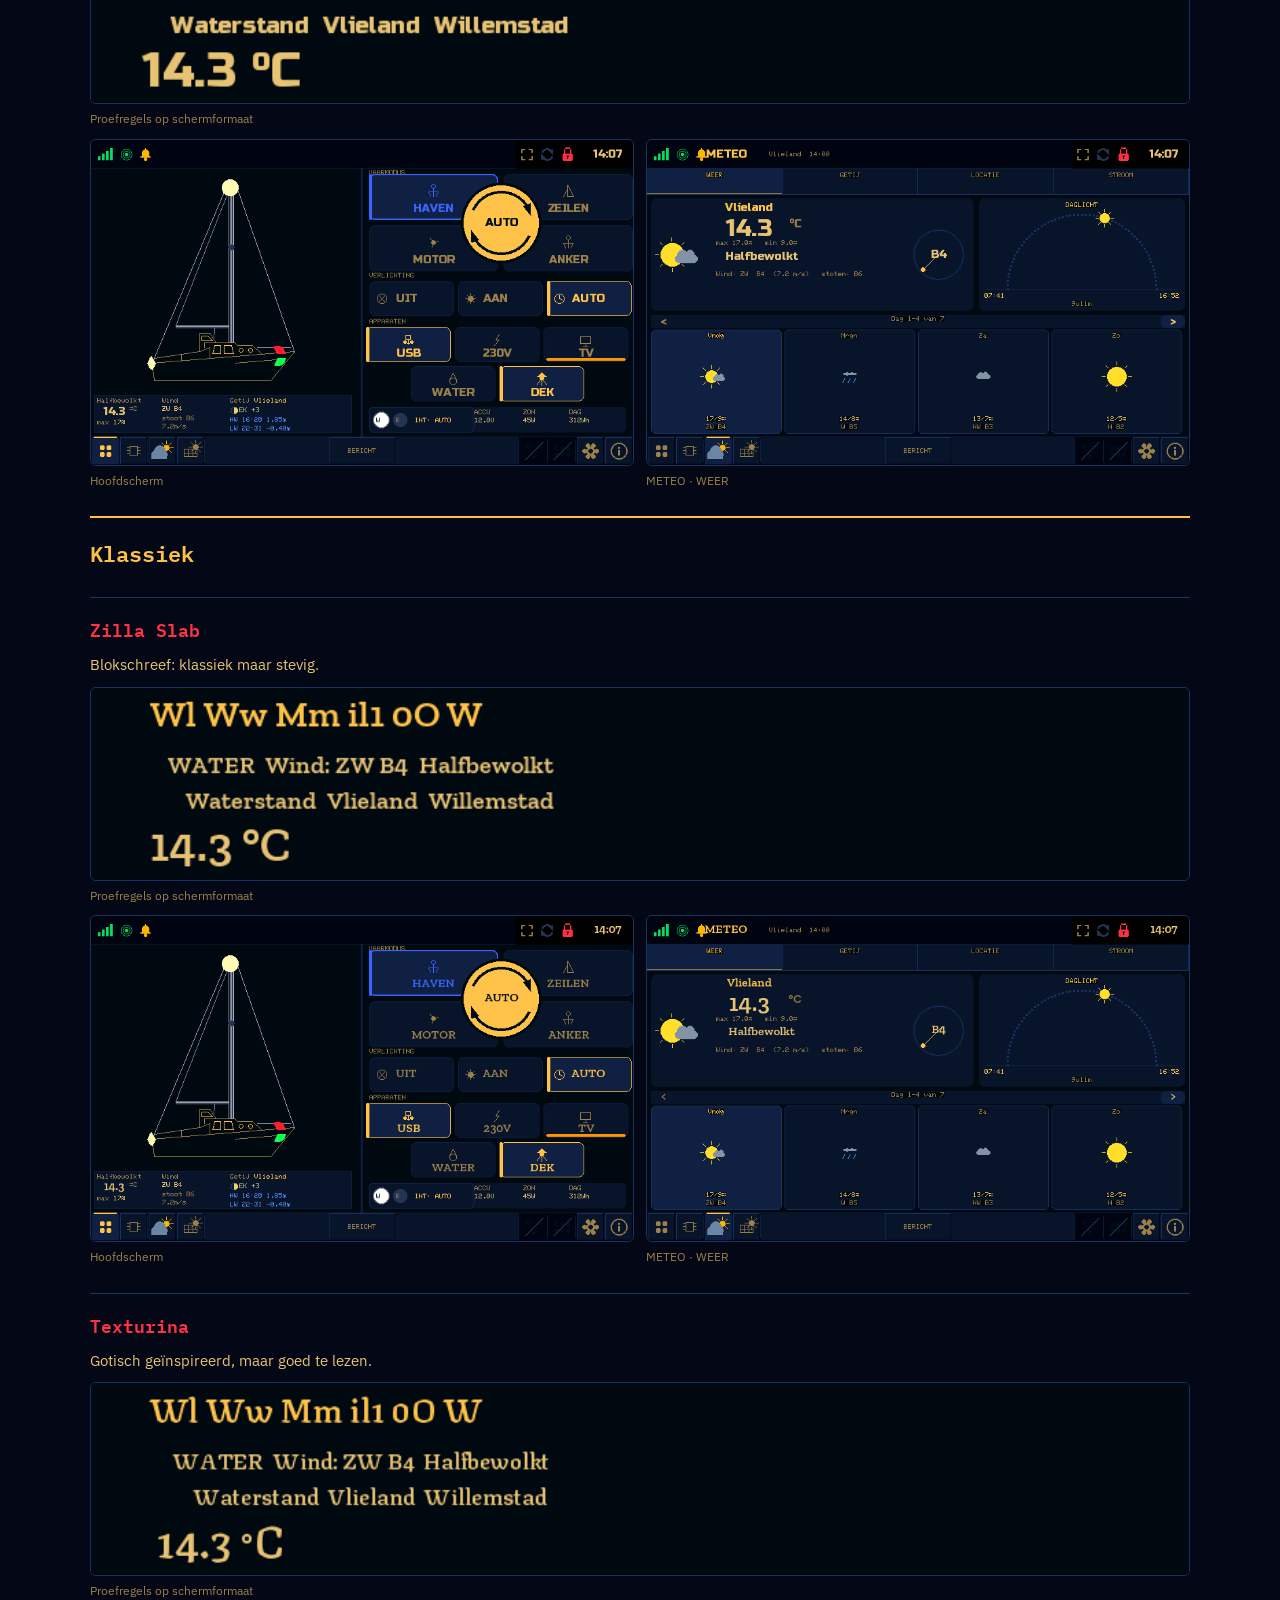
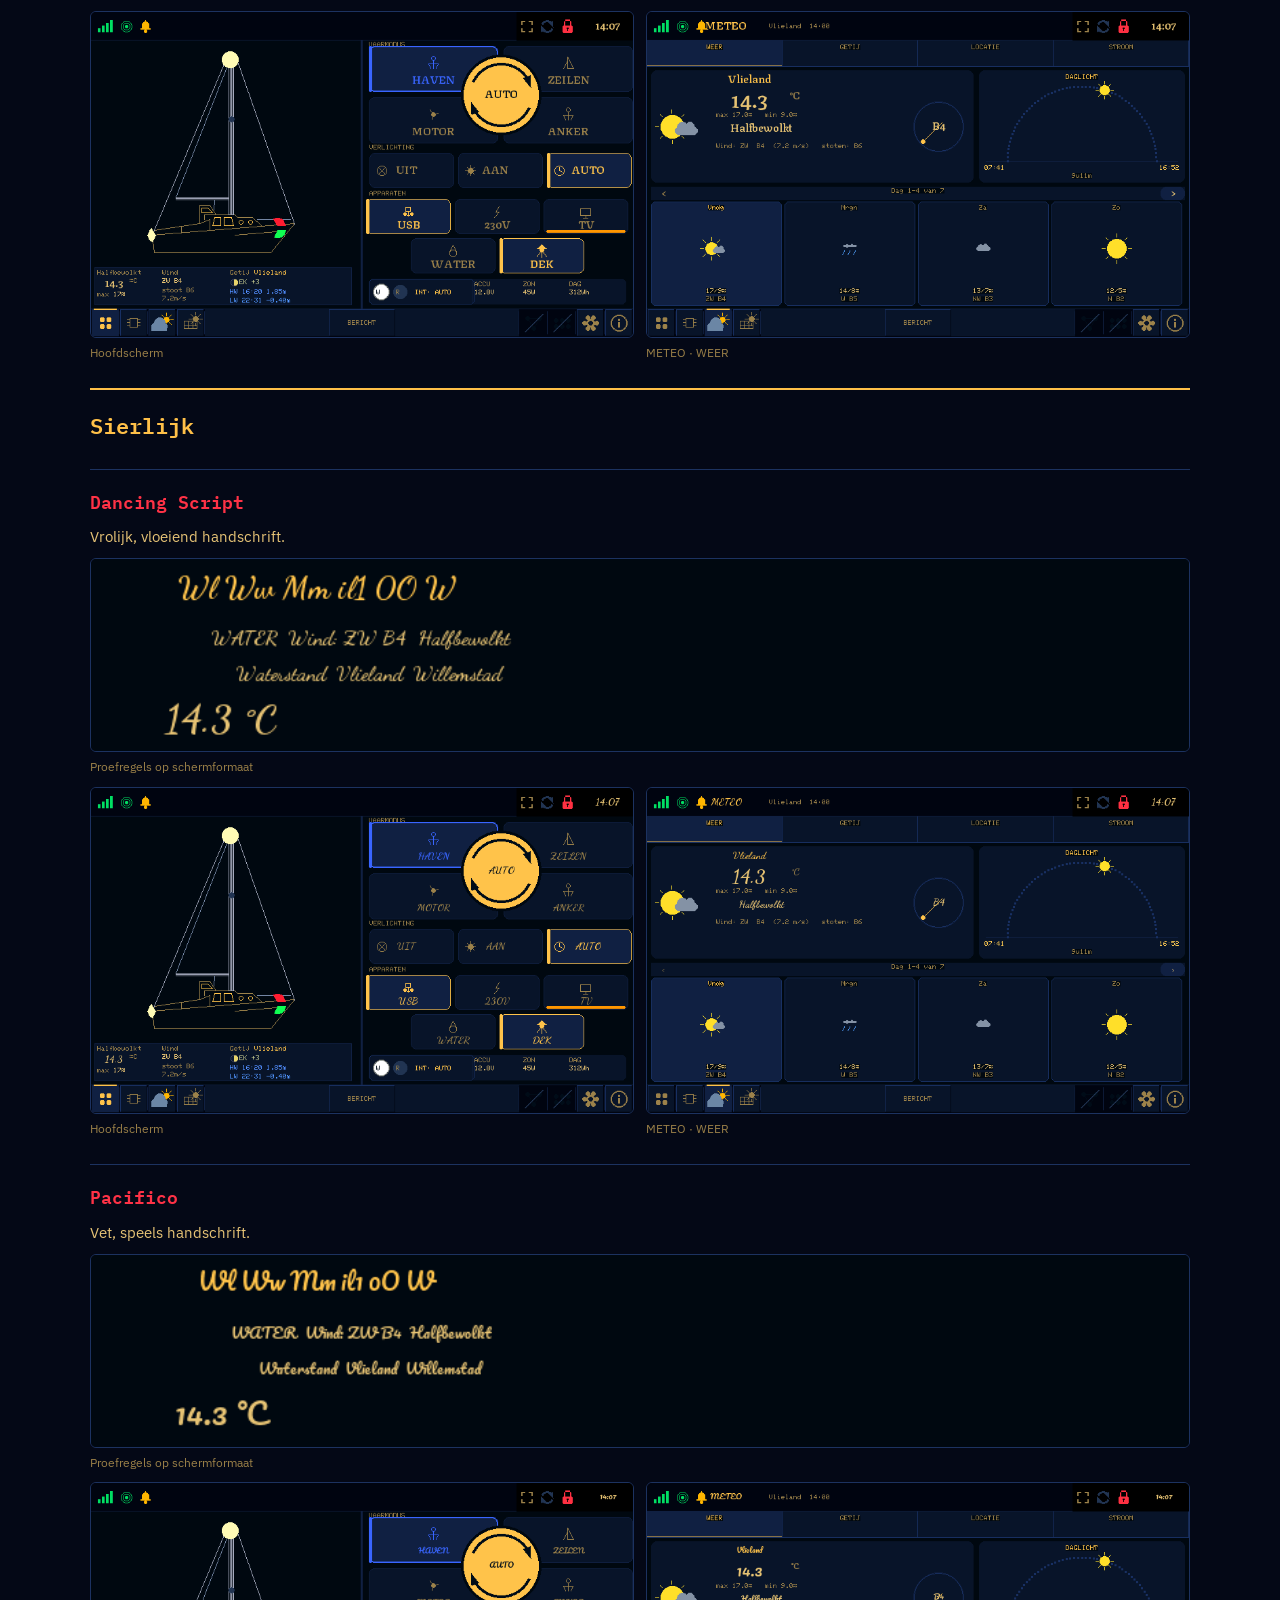
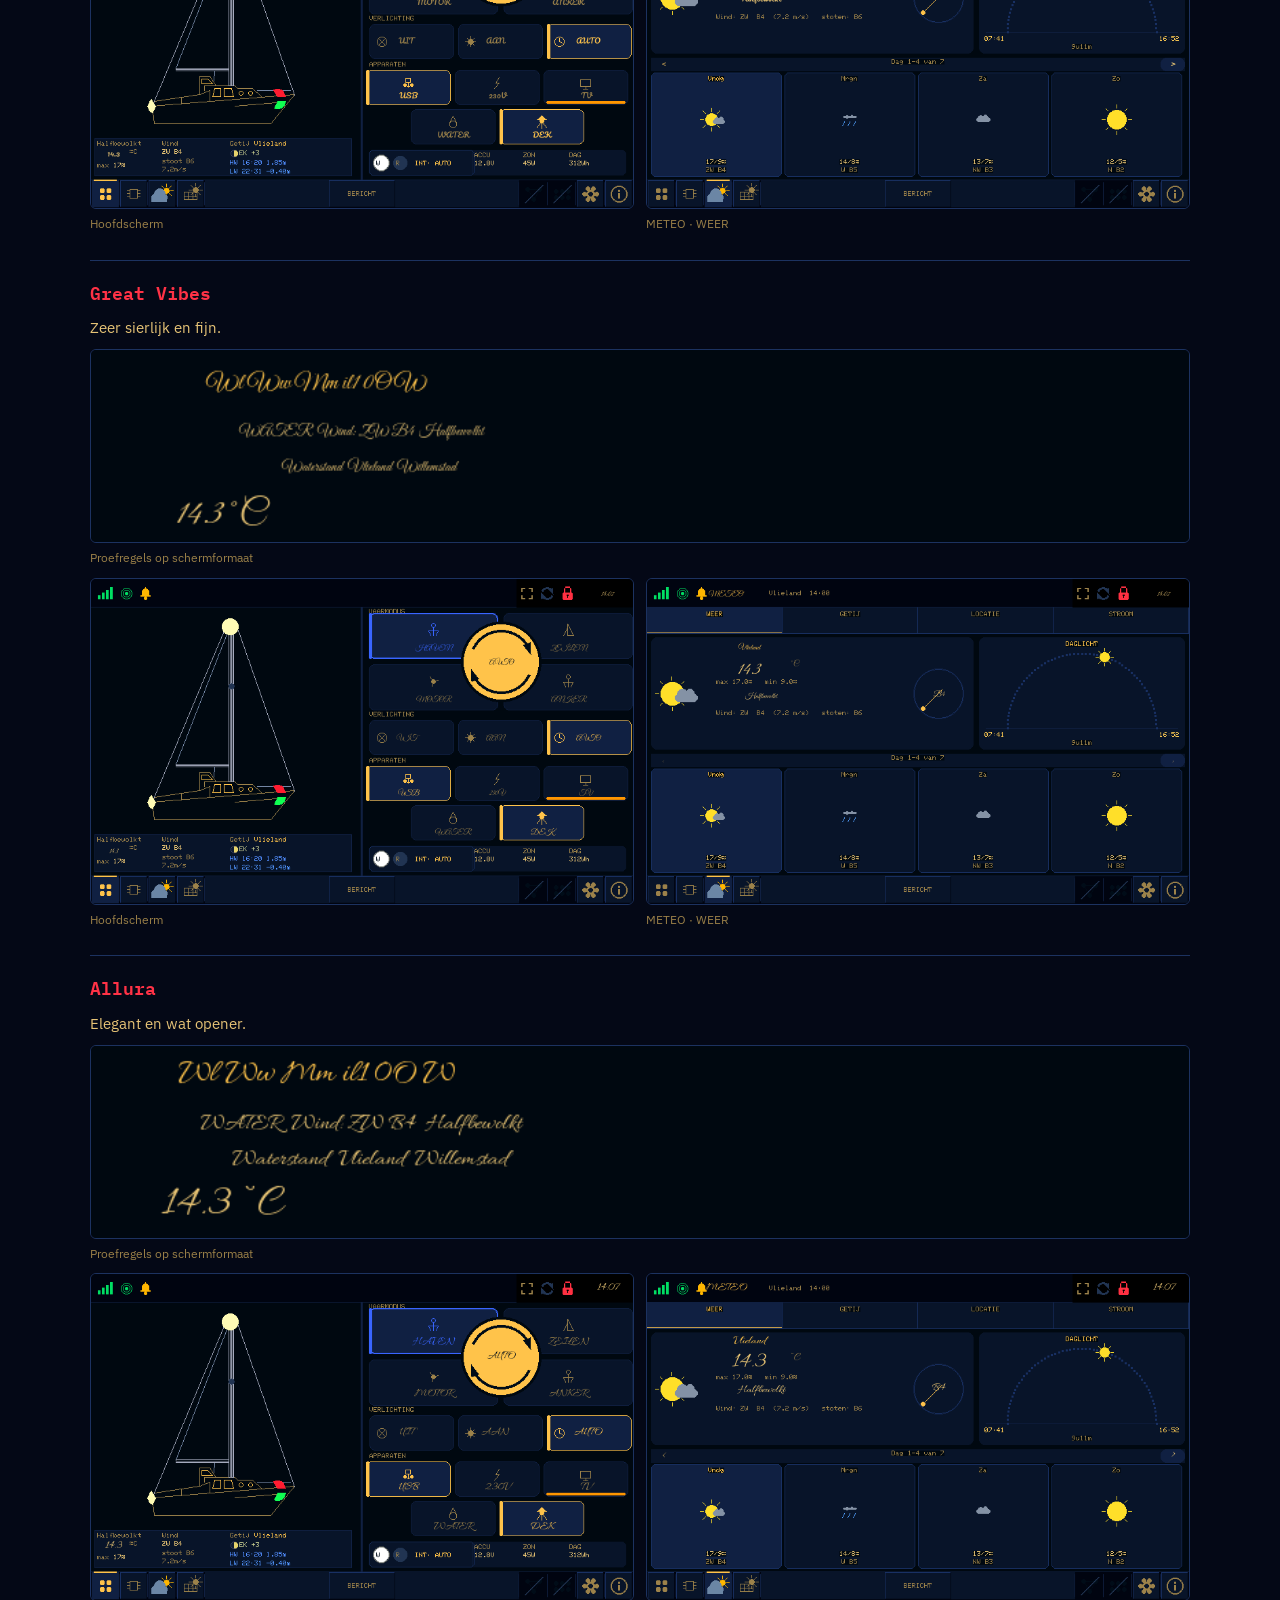
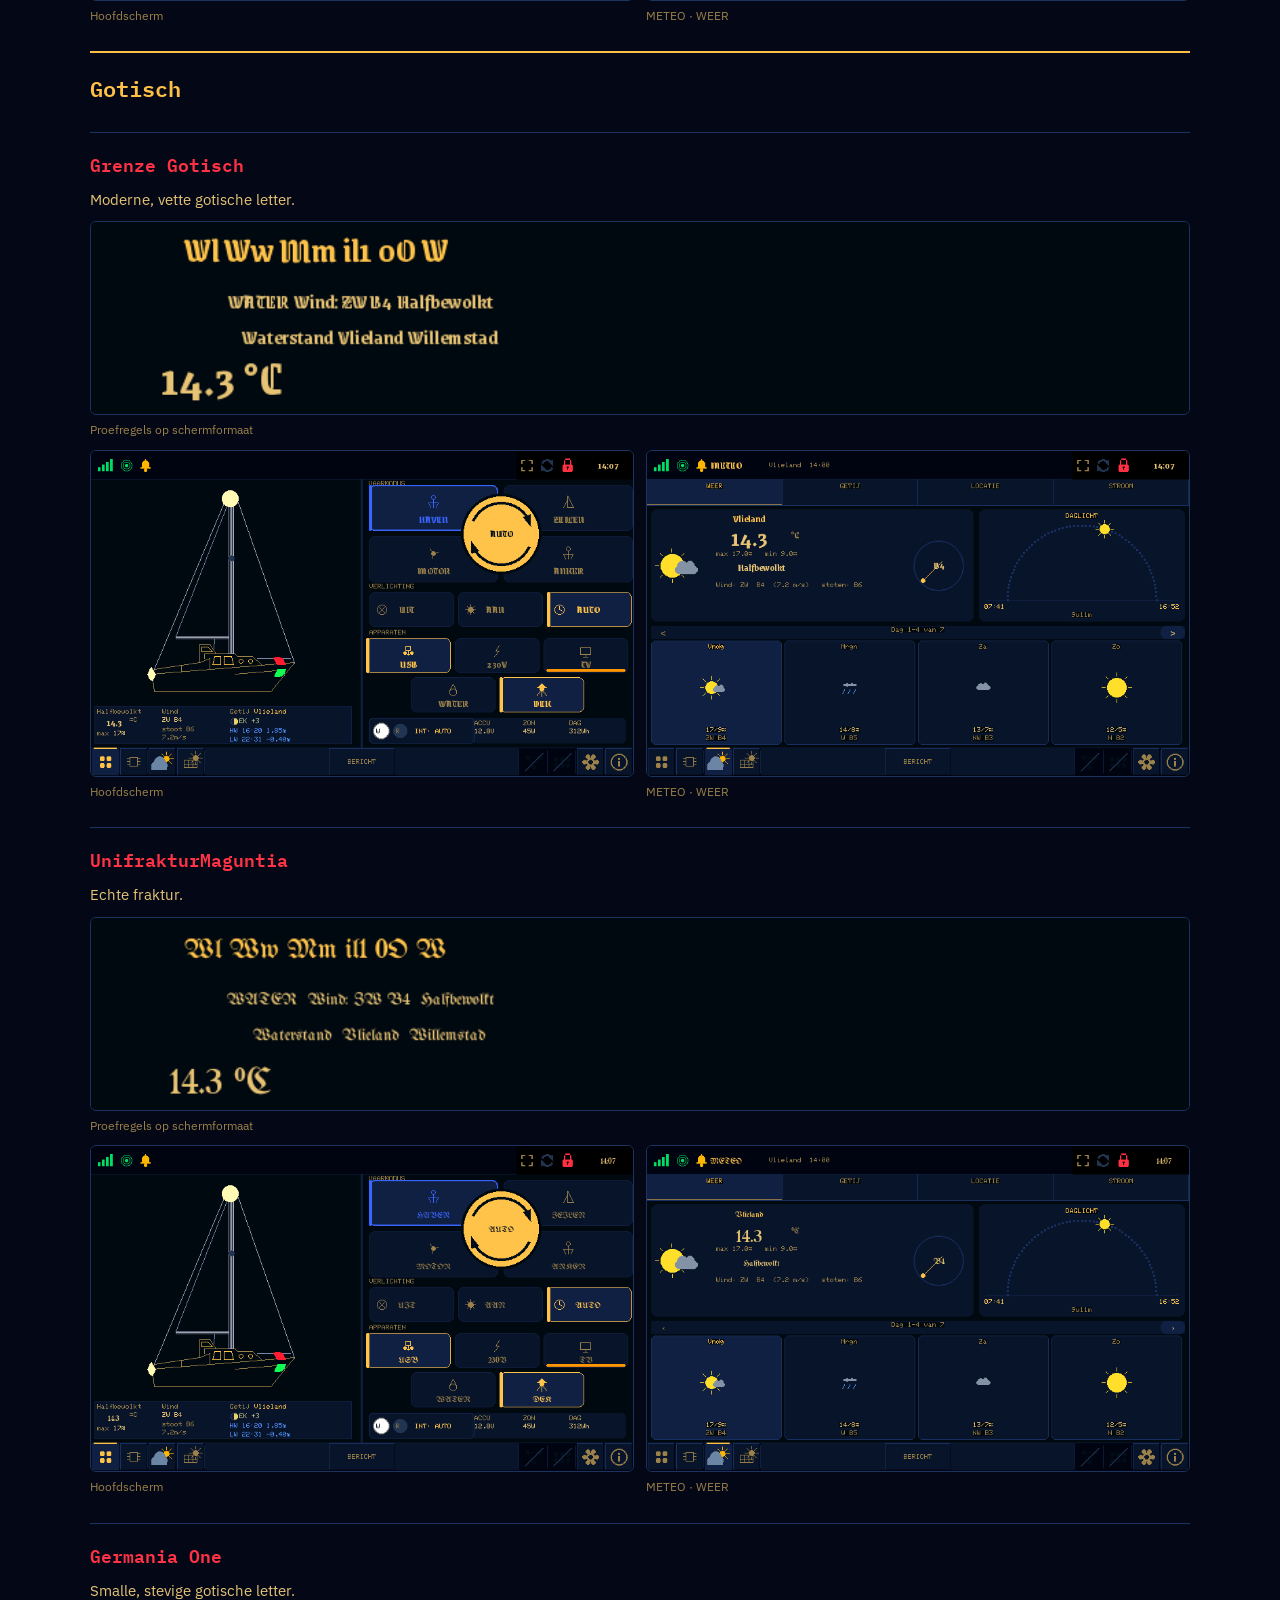
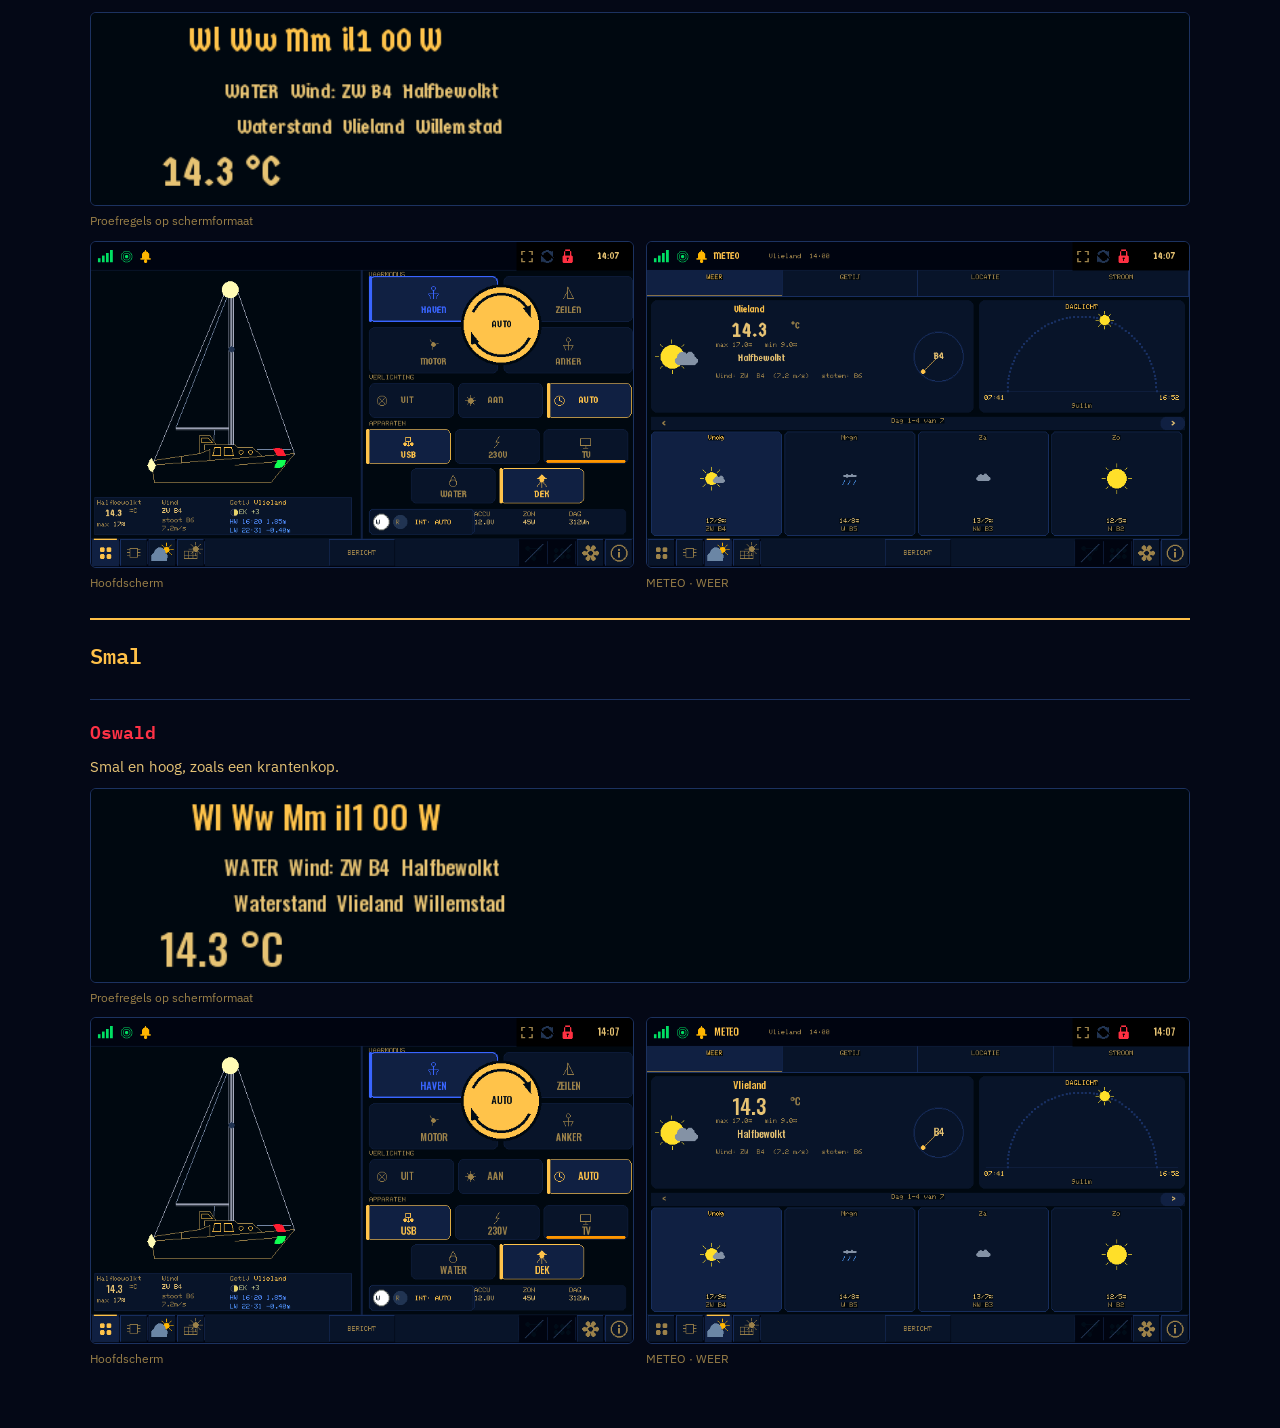
==== commit c78d83ed: "BKOS lettertypen ronde 5: selectie van 18, overzicht naam links / tekst rechts Co-Authored-By: Claud" ====
--- a/bkos-lettertypen/index.html
+++ b/bkos-lettertypen/index.html
@@ -32,68 +32,21 @@
 nav a{font-family:var(--disp);font-size:.8rem;color:var(--tekst);text-decoration:none;border:1px solid var(--rand);border-radius:6px;padding:4px 10px;background:var(--paneel)}
 nav a:focus-visible,nav a:hover{border-color:var(--amber);color:var(--amber)}
 .tag{font-family:var(--disp);font-size:.7rem;text-transform:uppercase;letter-spacing:1px;border-radius:999px;padding:1px 9px;margin-left:auto}.tag.k{border:1px solid #3ed58a;color:#3ed58a}.tag.n{border:1px solid var(--amber);color:var(--amber)}
+.vglwrap .ovz{display:block;width:100%;min-width:900px;max-width:none;border:0;border-radius:0}
 </style></head><body>
 <main>
   <div style="display:flex;flex-direction:column;gap:10px">
-    <p class="kop">Voorstel · ronde 4</p>
+    <p class="kop">Voorstel · ronde 5 · jouw selectie</p>
     <h1>Lettertype voor boordcomputer en webapp</h1>
-    <p>Jouw 11 favorieten uit ronde 3 (groen gemarkeerd: "jouw keuze") plus 19 nieuwe in dezelfde richtingen (oranje: "nieuw"). Bovenaan staan de vette Eurostile-lookalikes. Nieuw is onder meer <strong>Eurofurence</strong>, het eenvoudige, ronde "Euro"-lettertype. Bovenaan alles groot onder elkaar, met de naam in het rood; onderaan staat het huidige lettertype ter vergelijking.</p>
+    <p>De 18 lettertypen die je mooi vindt. Links de naam, rechts dezelfde tekst, netjes onder elkaar uitgelijnd. Alles is gemaakt met de letterdata die op de boordcomputer en in de webapp komt.</p>
   </div>
   <section class="blok">
-    <h2>Vergelijking</h2>
-    <div class="vglwrap"><div class="rij"><img class="vgl" src="img/c_sairaxb.png" alt="Saira breed + extra vet" loading="lazy"><img class="vgl" src="img/c_sairaxv.png" alt="Saira breed + vet" loading="lazy"><img class="vgl" src="img/c_sairab.png" alt="Saira vet" loading="lazy"><img class="vgl" src="img/c_oxaniumb.png" alt="Oxanium extra vet" loading="lazy"><img class="vgl" src="img/c_exo2b.png" alt="Exo 2 vet" loading="lazy"><img class="vgl" src="img/c_russo.png" alt="Russo One" loading="lazy"><img class="vgl" src="img/c_atkinson.png" alt="Atkinson Hyperlegible" loading="lazy"><img class="vgl" src="img/c_lexend.png" alt="Lexend" loading="lazy"><img class="vgl" src="img/c_lexendexa.png" alt="Lexend Exa" loading="lazy"><img class="vgl" src="img/c_nunito.png" alt="Nunito" loading="lazy"><img class="vgl" src="img/c_comfortaa.png" alt="Comfortaa" loading="lazy"><img class="vgl" src="img/c_eurofurence.png" alt="Eurofurence" loading="lazy"><img class="vgl" src="img/c_eurofurenceb.png" alt="Eurofurence Bold" loading="lazy"><img class="vgl" src="img/c_quicksand.png" alt="Quicksand" loading="lazy"><img class="vgl" src="img/c_michroma.png" alt="Michroma" loading="lazy"><img class="vgl" src="img/c_orbitron.png" alt="Orbitron" loading="lazy"><img class="vgl" src="img/c_exo2.png" alt="Exo 2" loading="lazy"><img class="vgl" src="img/c_oxanium.png" alt="Oxanium" loading="lazy"><img class="vgl" src="img/c_russo.png" alt="Russo One" loading="lazy"><img class="vgl" src="img/c_chakra.png" alt="Chakra Petch" loading="lazy"><img class="vgl" src="img/c_zilla.png" alt="Zilla Slab" loading="lazy"><img class="vgl" src="img/c_robotoslab.png" alt="Roboto Slab" loading="lazy"><img class="vgl" src="img/c_arvo.png" alt="Arvo" loading="lazy"><img class="vgl" src="img/c_dancing.png" alt="Dancing Script" loading="lazy"><img class="vgl" src="img/c_greatvibes.png" alt="Great Vibes" loading="lazy"><img class="vgl" src="img/c_pacifico.png" alt="Pacifico" loading="lazy"><img class="vgl" src="img/c_allura.png" alt="Allura" loading="lazy"><img class="vgl" src="img/c_parisienne.png" alt="Parisienne" loading="lazy"><img class="vgl" src="img/c_grenze.png" alt="Grenze Gotisch" loading="lazy"><img class="vgl" src="img/c_unifraktur.png" alt="UnifrakturMaguntia" loading="lazy"><img class="vgl" src="img/c_texturina.png" alt="Texturina" loading="lazy"><img class="vgl" src="img/c_germania.png" alt="Germania One" loading="lazy"><img class="vgl" src="img/c_fruktur.png" alt="Fruktur" loading="lazy"><img class="vgl" src="img/c_oswald.png" alt="Oswald" loading="lazy"><img class="vgl" src="img/c_barlowc.png" alt="Barlow Condensed" loading="lazy"><img class="vgl" src="img/c_anton.png" alt="Anton" loading="lazy"><img class="vgl" src="img/c__huidig.png" alt="Huidig" loading="lazy"></div></div>
+    <h2>Overzicht</h2>
+    <div class="vglwrap"><img class="ovz" src="img/overzicht.png" alt="Overzicht van de 18 lettertypen: naam links, voorbeeldtekst rechts"></div>
   </section>
-  <nav aria-label="Lettertypen"><a href="#sairaxb">Saira breed + extra vet</a><a href="#sairaxv">Saira breed + vet</a><a href="#sairab">Saira vet</a><a href="#oxaniumb">Oxanium extra vet</a><a href="#exo2b">Exo 2 vet</a><a href="#russo">Russo One</a><a href="#atkinson">Atkinson Hyperlegible</a><a href="#lexend">Lexend</a><a href="#lexendexa">Lexend Exa</a><a href="#nunito">Nunito</a><a href="#comfortaa">Comfortaa</a><a href="#eurofurence">Eurofurence</a><a href="#eurofurenceb">Eurofurence Bold</a><a href="#quicksand">Quicksand</a><a href="#michroma">Michroma</a><a href="#orbitron">Orbitron</a><a href="#exo2">Exo 2</a><a href="#oxanium">Oxanium</a><a href="#russo">Russo One</a><a href="#chakra">Chakra Petch</a><a href="#zilla">Zilla Slab</a><a href="#robotoslab">Roboto Slab</a><a href="#arvo">Arvo</a><a href="#dancing">Dancing Script</a><a href="#greatvibes">Great Vibes</a><a href="#pacifico">Pacifico</a><a href="#allura">Allura</a><a href="#parisienne">Parisienne</a><a href="#grenze">Grenze Gotisch</a><a href="#unifraktur">UnifrakturMaguntia</a><a href="#texturina">Texturina</a><a href="#germania">Germania One</a><a href="#fruktur">Fruktur</a><a href="#oswald">Oswald</a><a href="#barlowc">Barlow Condensed</a><a href="#anton">Anton</a></nav>
-  <div class="groep"><h2>Eurostile in vet (lookalikes)</h2><p>Eurostile zelf is betaald; dit zijn vrije lettertypen die op de vette Eurostile lijken. Saira heeft een instelbare breedte en dikte, daarom staat die er in drie standen bij.</p></div><section class="font" id="sairaxb">
-  <header><h3 class="fn">Saira breed + extra vet</h3><span class="tag n">nieuw · vet</span></header>
-  <p>Saira op de breedste stand en extra vet: het dichtst bij Eurostile Bold Extended.</p>
-  <figure><img src="img/q_sairaxb.png" alt="Proefregels in Saira breed + extra vet" loading="lazy"><figcaption>Proefregels op schermformaat</figcaption></figure>
-  <div class="duo">
-    <figure><img src="img/p_sairaxb_main.png" alt="Hoofdscherm in Saira breed + extra vet" loading="lazy"><figcaption>Hoofdscherm</figcaption></figure>
-    <figure><img src="img/p_sairaxb_meteo.png" alt="METEO in Saira breed + extra vet" loading="lazy"><figcaption>METEO · WEER</figcaption></figure>
-  </div>
-</section><section class="font" id="sairaxv">
-  <header><h3 class="fn">Saira breed + vet</h3><span class="tag n">nieuw · vet</span></header>
-  <p>Iets minder vet; nog steeds breed en strak.</p>
-  <figure><img src="img/q_sairaxv.png" alt="Proefregels in Saira breed + vet" loading="lazy"><figcaption>Proefregels op schermformaat</figcaption></figure>
-  <div class="duo">
-    <figure><img src="img/p_sairaxv_main.png" alt="Hoofdscherm in Saira breed + vet" loading="lazy"><figcaption>Hoofdscherm</figcaption></figure>
-    <figure><img src="img/p_sairaxv_meteo.png" alt="METEO in Saira breed + vet" loading="lazy"><figcaption>METEO · WEER</figcaption></figure>
-  </div>
-</section><section class="font" id="sairab">
-  <header><h3 class="fn">Saira vet</h3><span class="tag n">nieuw · vet</span></header>
-  <p>Normale breedte, vet: lijkt op gewone Eurostile Bold.</p>
-  <figure><img src="img/q_sairab.png" alt="Proefregels in Saira vet" loading="lazy"><figcaption>Proefregels op schermformaat</figcaption></figure>
-  <div class="duo">
-    <figure><img src="img/p_sairab_main.png" alt="Hoofdscherm in Saira vet" loading="lazy"><figcaption>Hoofdscherm</figcaption></figure>
-    <figure><img src="img/p_sairab_meteo.png" alt="METEO in Saira vet" loading="lazy"><figcaption>METEO · WEER</figcaption></figure>
-  </div>
-</section><section class="font" id="oxaniumb">
-  <header><h3 class="fn">Oxanium extra vet</h3><span class="tag n">nieuw · vet</span></header>
-  <p>Afgeschuinde hoeken, extra vet.</p>
-  <figure><img src="img/q_oxaniumb.png" alt="Proefregels in Oxanium extra vet" loading="lazy"><figcaption>Proefregels op schermformaat</figcaption></figure>
-  <div class="duo">
-    <figure><img src="img/p_oxaniumb_main.png" alt="Hoofdscherm in Oxanium extra vet" loading="lazy"><figcaption>Hoofdscherm</figcaption></figure>
-    <figure><img src="img/p_oxaniumb_meteo.png" alt="METEO in Oxanium extra vet" loading="lazy"><figcaption>METEO · WEER</figcaption></figure>
-  </div>
-</section><section class="font" id="exo2b">
-  <header><h3 class="fn">Exo 2 vet</h3><span class="tag n">nieuw · vet</span></header>
-  <p>Technisch en vet, wat ronder.</p>
-  <figure><img src="img/q_exo2b.png" alt="Proefregels in Exo 2 vet" loading="lazy"><figcaption>Proefregels op schermformaat</figcaption></figure>
-  <div class="duo">
-    <figure><img src="img/p_exo2b_main.png" alt="Hoofdscherm in Exo 2 vet" loading="lazy"><figcaption>Hoofdscherm</figcaption></figure>
-    <figure><img src="img/p_exo2b_meteo.png" alt="METEO in Exo 2 vet" loading="lazy"><figcaption>METEO · WEER</figcaption></figure>
-  </div>
-</section><section class="font" id="russo">
-  <header><h3 class="fn">Russo One</h3><span class="tag n">nieuw · vet</span></header>
-  <p>Van zichzelf al vet en vierkant.</p>
-  <figure><img src="img/q_russo.png" alt="Proefregels in Russo One" loading="lazy"><figcaption>Proefregels op schermformaat</figcaption></figure>
-  <div class="duo">
-    <figure><img src="img/p_russo_main.png" alt="Hoofdscherm in Russo One" loading="lazy"><figcaption>Hoofdscherm</figcaption></figure>
-    <figure><img src="img/p_russo_meteo.png" alt="METEO in Russo One" loading="lazy"><figcaption>METEO · WEER</figcaption></figure>
-  </div>
-</section><div class="groep"><h2>Goed leesbaar</h2><p>Rustige letters voor dagelijks gebruik.</p></div><section class="font" id="atkinson">
-  <header><h3 class="fn">Atkinson Hyperlegible</h3><span class="tag k">jouw keuze</span></header>
+  <nav aria-label="Lettertypen"><a href="#atkinson">Atkinson Hyperlegible</a><a href="#lexend">Lexend</a><a href="#lexendexa">Lexend Exa</a><a href="#quicksand">Quicksand</a><a href="#comfortaa">Comfortaa</a><a href="#michroma">Michroma</a><a href="#orbitron">Orbitron</a><a href="#russo">Russo One</a><a href="#zilla">Zilla Slab</a><a href="#texturina">Texturina</a><a href="#dancing">Dancing Script</a><a href="#pacifico">Pacifico</a><a href="#greatvibes">Great Vibes</a><a href="#allura">Allura</a><a href="#grenze">Grenze Gotisch</a><a href="#unifraktur">UnifrakturMaguntia</a><a href="#germania">Germania One</a><a href="#oswald">Oswald</a></nav>
+  <div class="groep"><h2>Goed leesbaar</h2></div><section class="font" id="atkinson">
+  <header><h3 class="fn">Atkinson Hyperlegible</h3></header>
   <p>Gemaakt voor slechtziende lezers; nul met streep, l met staartje.</p>
   <figure><img src="img/q_atkinson.png" alt="Proefregels in Atkinson Hyperlegible" loading="lazy"><figcaption>Proefregels op schermformaat</figcaption></figure>
   <div class="duo">
@@ -101,7 +54,7 @@
     <figure><img src="img/p_atkinson_meteo.png" alt="METEO in Atkinson Hyperlegible" loading="lazy"><figcaption>METEO · WEER</figcaption></figure>
   </div>
 </section><section class="font" id="lexend">
-  <header><h3 class="fn">Lexend</h3><span class="tag k">jouw keuze</span></header>
+  <header><h3 class="fn">Lexend</h3></header>
   <p>Breed en ontworpen voor leesgemak.</p>
   <figure><img src="img/q_lexend.png" alt="Proefregels in Lexend" loading="lazy"><figcaption>Proefregels op schermformaat</figcaption></figure>
   <div class="duo">
@@ -109,229 +62,133 @@
     <figure><img src="img/p_lexend_meteo.png" alt="METEO in Lexend" loading="lazy"><figcaption>METEO · WEER</figcaption></figure>
   </div>
 </section><section class="font" id="lexendexa">
-  <header><h3 class="fn">Lexend Exa</h3><span class="tag n">nieuw</span></header>
-  <p>Lexend in een nog bredere, ruimere uitvoering.</p>
+  <header><h3 class="fn">Lexend Exa</h3></header>
+  <p>Lexend in een bredere, ruimere uitvoering.</p>
   <figure><img src="img/q_lexendexa.png" alt="Proefregels in Lexend Exa" loading="lazy"><figcaption>Proefregels op schermformaat</figcaption></figure>
   <div class="duo">
     <figure><img src="img/p_lexendexa_main.png" alt="Hoofdscherm in Lexend Exa" loading="lazy"><figcaption>Hoofdscherm</figcaption></figure>
     <figure><img src="img/p_lexendexa_meteo.png" alt="METEO in Lexend Exa" loading="lazy"><figcaption>METEO · WEER</figcaption></figure>
   </div>
-</section><section class="font" id="nunito">
-  <header><h3 class="fn">Nunito</h3><span class="tag n">nieuw</span></header>
-  <p>Rond afgewerkt, vriendelijk en stevig.</p>
-  <figure><img src="img/q_nunito.png" alt="Proefregels in Nunito" loading="lazy"><figcaption>Proefregels op schermformaat</figcaption></figure>
+</section><div class="groep"><h2>Rond</h2></div><section class="font" id="quicksand">
+  <header><h3 class="fn">Quicksand</h3></header>
+  <p>Rond en strak.</p>
+  <figure><img src="img/q_quicksand.png" alt="Proefregels in Quicksand" loading="lazy"><figcaption>Proefregels op schermformaat</figcaption></figure>
   <div class="duo">
-    <figure><img src="img/p_nunito_main.png" alt="Hoofdscherm in Nunito" loading="lazy"><figcaption>Hoofdscherm</figcaption></figure>
-    <figure><img src="img/p_nunito_meteo.png" alt="METEO in Nunito" loading="lazy"><figcaption>METEO · WEER</figcaption></figure>
+    <figure><img src="img/p_quicksand_main.png" alt="Hoofdscherm in Quicksand" loading="lazy"><figcaption>Hoofdscherm</figcaption></figure>
+    <figure><img src="img/p_quicksand_meteo.png" alt="METEO in Quicksand" loading="lazy"><figcaption>METEO · WEER</figcaption></figure>
   </div>
-</section><div class="groep"><h2>Rond en eenvoudig</h2><p>Geometrische letters met ronde vormen.</p></div><section class="font" id="comfortaa">
-  <header><h3 class="fn">Comfortaa</h3><span class="tag k">jouw keuze</span></header>
+</section><section class="font" id="comfortaa">
+  <header><h3 class="fn">Comfortaa</h3></header>
   <p>Rond en zacht, met dunne lijnen.</p>
   <figure><img src="img/q_comfortaa.png" alt="Proefregels in Comfortaa" loading="lazy"><figcaption>Proefregels op schermformaat</figcaption></figure>
   <div class="duo">
     <figure><img src="img/p_comfortaa_main.png" alt="Hoofdscherm in Comfortaa" loading="lazy"><figcaption>Hoofdscherm</figcaption></figure>
     <figure><img src="img/p_comfortaa_meteo.png" alt="METEO in Comfortaa" loading="lazy"><figcaption>METEO · WEER</figcaption></figure>
   </div>
-</section><section class="font" id="eurofurence">
-  <header><h3 class="fn">Eurofurence</h3><span class="tag n">nieuw</span></header>
-  <p>Het "Euro"-lettertype: geometrisch, rond en heel eenvoudig (vrij, OFL).</p>
-  <figure><img src="img/q_eurofurence.png" alt="Proefregels in Eurofurence" loading="lazy"><figcaption>Proefregels op schermformaat</figcaption></figure>
-  <div class="duo">
-    <figure><img src="img/p_eurofurence_main.png" alt="Hoofdscherm in Eurofurence" loading="lazy"><figcaption>Hoofdscherm</figcaption></figure>
-    <figure><img src="img/p_eurofurence_meteo.png" alt="METEO in Eurofurence" loading="lazy"><figcaption>METEO · WEER</figcaption></figure>
-  </div>
-</section><section class="font" id="eurofurenceb">
-  <header><h3 class="fn">Eurofurence Bold</h3><span class="tag n">nieuw</span></header>
-  <p>Dezelfde letter in vet: beter leesbaar op het scherm.</p>
-  <figure><img src="img/q_eurofurenceb.png" alt="Proefregels in Eurofurence Bold" loading="lazy"><figcaption>Proefregels op schermformaat</figcaption></figure>
-  <div class="duo">
-    <figure><img src="img/p_eurofurenceb_main.png" alt="Hoofdscherm in Eurofurence Bold" loading="lazy"><figcaption>Hoofdscherm</figcaption></figure>
-    <figure><img src="img/p_eurofurenceb_meteo.png" alt="METEO in Eurofurence Bold" loading="lazy"><figcaption>METEO · WEER</figcaption></figure>
-  </div>
-</section><section class="font" id="quicksand">
-  <header><h3 class="fn">Quicksand</h3><span class="tag n">nieuw</span></header>
-  <p>Rond en licht, vergelijkbaar met Comfortaa maar wat strakker.</p>
-  <figure><img src="img/q_quicksand.png" alt="Proefregels in Quicksand" loading="lazy"><figcaption>Proefregels op schermformaat</figcaption></figure>
-  <div class="duo">
-    <figure><img src="img/p_quicksand_main.png" alt="Hoofdscherm in Quicksand" loading="lazy"><figcaption>Hoofdscherm</figcaption></figure>
-    <figure><img src="img/p_quicksand_meteo.png" alt="METEO in Quicksand" loading="lazy"><figcaption>METEO · WEER</figcaption></figure>
-  </div>
-</section><div class="groep"><h2>Strak en technisch</h2><p>In de geest van Eurostile en de belettering van je boot.</p></div><section class="font" id="michroma">
-  <header><h3 class="fn">Michroma</h3><span class="tag k">jouw keuze</span></header>
-  <p>Het dichtst bij Eurostile Extended.</p>
+</section><div class="groep"><h2>Strak en technisch</h2></div><section class="font" id="michroma">
+  <header><h3 class="fn">Michroma</h3></header>
+  <p>Het dichtst bij Eurostile Extended (slank).</p>
   <figure><img src="img/q_michroma.png" alt="Proefregels in Michroma" loading="lazy"><figcaption>Proefregels op schermformaat</figcaption></figure>
   <div class="duo">
     <figure><img src="img/p_michroma_main.png" alt="Hoofdscherm in Michroma" loading="lazy"><figcaption>Hoofdscherm</figcaption></figure>
     <figure><img src="img/p_michroma_meteo.png" alt="METEO in Michroma" loading="lazy"><figcaption>METEO · WEER</figcaption></figure>
   </div>
 </section><section class="font" id="orbitron">
-  <header><h3 class="fn">Orbitron</h3><span class="tag k">jouw keuze</span></header>
-  <p>Hoekig en futuristisch, nul met streep.</p>
+  <header><h3 class="fn">Orbitron</h3></header>
+  <p>Hoekig en futuristisch.</p>
   <figure><img src="img/q_orbitron.png" alt="Proefregels in Orbitron" loading="lazy"><figcaption>Proefregels op schermformaat</figcaption></figure>
   <div class="duo">
     <figure><img src="img/p_orbitron_main.png" alt="Hoofdscherm in Orbitron" loading="lazy"><figcaption>Hoofdscherm</figcaption></figure>
     <figure><img src="img/p_orbitron_meteo.png" alt="METEO in Orbitron" loading="lazy"><figcaption>METEO · WEER</figcaption></figure>
   </div>
-</section><section class="font" id="exo2">
-  <header><h3 class="fn">Exo 2</h3><span class="tag n">nieuw</span></header>
-  <p>Technisch maar goed leesbaar; tussen Orbitron en Lexend in.</p>
-  <figure><img src="img/q_exo2.png" alt="Proefregels in Exo 2" loading="lazy"><figcaption>Proefregels op schermformaat</figcaption></figure>
-  <div class="duo">
-    <figure><img src="img/p_exo2_main.png" alt="Hoofdscherm in Exo 2" loading="lazy"><figcaption>Hoofdscherm</figcaption></figure>
-    <figure><img src="img/p_exo2_meteo.png" alt="METEO in Exo 2" loading="lazy"><figcaption>METEO · WEER</figcaption></figure>
-  </div>
-</section><section class="font" id="oxanium">
-  <header><h3 class="fn">Oxanium</h3><span class="tag n">nieuw</span></header>
-  <p>Afgeschuinde hoeken, Eurostile-achtig.</p>
-  <figure><img src="img/q_oxanium.png" alt="Proefregels in Oxanium" loading="lazy"><figcaption>Proefregels op schermformaat</figcaption></figure>
-  <div class="duo">
-    <figure><img src="img/p_oxanium_main.png" alt="Hoofdscherm in Oxanium" loading="lazy"><figcaption>Hoofdscherm</figcaption></figure>
-    <figure><img src="img/p_oxanium_meteo.png" alt="METEO in Oxanium" loading="lazy"><figcaption>METEO · WEER</figcaption></figure>
-  </div>
 </section><section class="font" id="russo">
-  <header><h3 class="fn">Russo One</h3><span class="tag n">nieuw</span></header>
-  <p>Vet en vierkant, sterk voor titels.</p>
+  <header><h3 class="fn">Russo One</h3></header>
+  <p>Vet en vierkant, in de geest van de vette Eurostile.</p>
   <figure><img src="img/q_russo.png" alt="Proefregels in Russo One" loading="lazy"><figcaption>Proefregels op schermformaat</figcaption></figure>
   <div class="duo">
     <figure><img src="img/p_russo_main.png" alt="Hoofdscherm in Russo One" loading="lazy"><figcaption>Hoofdscherm</figcaption></figure>
     <figure><img src="img/p_russo_meteo.png" alt="METEO in Russo One" loading="lazy"><figcaption>METEO · WEER</figcaption></figure>
   </div>
-</section><section class="font" id="chakra">
-  <header><h3 class="fn">Chakra Petch</h3><span class="tag n">nieuw</span></header>
-  <p>Strak en hoekig met schuine afsnijdingen.</p>
-  <figure><img src="img/q_chakra.png" alt="Proefregels in Chakra Petch" loading="lazy"><figcaption>Proefregels op schermformaat</figcaption></figure>
-  <div class="duo">
-    <figure><img src="img/p_chakra_main.png" alt="Hoofdscherm in Chakra Petch" loading="lazy"><figcaption>Hoofdscherm</figcaption></figure>
-    <figure><img src="img/p_chakra_meteo.png" alt="METEO in Chakra Petch" loading="lazy"><figcaption>METEO · WEER</figcaption></figure>
-  </div>
-</section><div class="groep"><h2>Klassiek (schreef)</h2><p>Letters met schreefjes.</p></div><section class="font" id="zilla">
-  <header><h3 class="fn">Zilla Slab</h3><span class="tag k">jouw keuze</span></header>
+</section><div class="groep"><h2>Klassiek</h2></div><section class="font" id="zilla">
+  <header><h3 class="fn">Zilla Slab</h3></header>
   <p>Blokschreef: klassiek maar stevig.</p>
   <figure><img src="img/q_zilla.png" alt="Proefregels in Zilla Slab" loading="lazy"><figcaption>Proefregels op schermformaat</figcaption></figure>
   <div class="duo">
     <figure><img src="img/p_zilla_main.png" alt="Hoofdscherm in Zilla Slab" loading="lazy"><figcaption>Hoofdscherm</figcaption></figure>
     <figure><img src="img/p_zilla_meteo.png" alt="METEO in Zilla Slab" loading="lazy"><figcaption>METEO · WEER</figcaption></figure>
   </div>
-</section><section class="font" id="robotoslab">
-  <header><h3 class="fn">Roboto Slab</h3><span class="tag n">nieuw</span></header>
-  <p>Rustige blokschreef, goed leesbaar.</p>
-  <figure><img src="img/q_robotoslab.png" alt="Proefregels in Roboto Slab" loading="lazy"><figcaption>Proefregels op schermformaat</figcaption></figure>
+</section><section class="font" id="texturina">
+  <header><h3 class="fn">Texturina</h3></header>
+  <p>Gotisch geïnspireerd, maar goed te lezen.</p>
+  <figure><img src="img/q_texturina.png" alt="Proefregels in Texturina" loading="lazy"><figcaption>Proefregels op schermformaat</figcaption></figure>
   <div class="duo">
-    <figure><img src="img/p_robotoslab_main.png" alt="Hoofdscherm in Roboto Slab" loading="lazy"><figcaption>Hoofdscherm</figcaption></figure>
-    <figure><img src="img/p_robotoslab_meteo.png" alt="METEO in Roboto Slab" loading="lazy"><figcaption>METEO · WEER</figcaption></figure>
+    <figure><img src="img/p_texturina_main.png" alt="Hoofdscherm in Texturina" loading="lazy"><figcaption>Hoofdscherm</figcaption></figure>
+    <figure><img src="img/p_texturina_meteo.png" alt="METEO in Texturina" loading="lazy"><figcaption>METEO · WEER</figcaption></figure>
   </div>
-</section><section class="font" id="arvo">
-  <header><h3 class="fn">Arvo</h3><span class="tag n">nieuw</span></header>
-  <p>Geometrische blokschreef, vet.</p>
-  <figure><img src="img/q_arvo.png" alt="Proefregels in Arvo" loading="lazy"><figcaption>Proefregels op schermformaat</figcaption></figure>
-  <div class="duo">
-    <figure><img src="img/p_arvo_main.png" alt="Hoofdscherm in Arvo" loading="lazy"><figcaption>Hoofdscherm</figcaption></figure>
-    <figure><img src="img/p_arvo_meteo.png" alt="METEO in Arvo" loading="lazy"><figcaption>METEO · WEER</figcaption></figure>
-  </div>
-</section><div class="groep"><h2>Sierlijk</h2><p>Handschrift-achtig; mooi voor titels.</p></div><section class="font" id="dancing">
-  <header><h3 class="fn">Dancing Script</h3><span class="tag k">jouw keuze</span></header>
+</section><div class="groep"><h2>Sierlijk</h2></div><section class="font" id="dancing">
+  <header><h3 class="fn">Dancing Script</h3></header>
   <p>Vrolijk, vloeiend handschrift.</p>
   <figure><img src="img/q_dancing.png" alt="Proefregels in Dancing Script" loading="lazy"><figcaption>Proefregels op schermformaat</figcaption></figure>
   <div class="duo">
     <figure><img src="img/p_dancing_main.png" alt="Hoofdscherm in Dancing Script" loading="lazy"><figcaption>Hoofdscherm</figcaption></figure>
     <figure><img src="img/p_dancing_meteo.png" alt="METEO in Dancing Script" loading="lazy"><figcaption>METEO · WEER</figcaption></figure>
   </div>
+</section><section class="font" id="pacifico">
+  <header><h3 class="fn">Pacifico</h3></header>
+  <p>Vet, speels handschrift.</p>
+  <figure><img src="img/q_pacifico.png" alt="Proefregels in Pacifico" loading="lazy"><figcaption>Proefregels op schermformaat</figcaption></figure>
+  <div class="duo">
+    <figure><img src="img/p_pacifico_main.png" alt="Hoofdscherm in Pacifico" loading="lazy"><figcaption>Hoofdscherm</figcaption></figure>
+    <figure><img src="img/p_pacifico_meteo.png" alt="METEO in Pacifico" loading="lazy"><figcaption>METEO · WEER</figcaption></figure>
+  </div>
 </section><section class="font" id="greatvibes">
-  <header><h3 class="fn">Great Vibes</h3><span class="tag k">jouw keuze</span></header>
-  <p>Zeer sierlijk; op schermformaat erg fijn.</p>
+  <header><h3 class="fn">Great Vibes</h3></header>
+  <p>Zeer sierlijk en fijn.</p>
   <figure><img src="img/q_greatvibes.png" alt="Proefregels in Great Vibes" loading="lazy"><figcaption>Proefregels op schermformaat</figcaption></figure>
   <div class="duo">
     <figure><img src="img/p_greatvibes_main.png" alt="Hoofdscherm in Great Vibes" loading="lazy"><figcaption>Hoofdscherm</figcaption></figure>
     <figure><img src="img/p_greatvibes_meteo.png" alt="METEO in Great Vibes" loading="lazy"><figcaption>METEO · WEER</figcaption></figure>
   </div>
-</section><section class="font" id="pacifico">
-  <header><h3 class="fn">Pacifico</h3><span class="tag n">nieuw</span></header>
-  <p>Vet, speels handschrift; leest beter op klein formaat.</p>
-  <figure><img src="img/q_pacifico.png" alt="Proefregels in Pacifico" loading="lazy"><figcaption>Proefregels op schermformaat</figcaption></figure>
-  <div class="duo">
-    <figure><img src="img/p_pacifico_main.png" alt="Hoofdscherm in Pacifico" loading="lazy"><figcaption>Hoofdscherm</figcaption></figure>
-    <figure><img src="img/p_pacifico_meteo.png" alt="METEO in Pacifico" loading="lazy"><figcaption>METEO · WEER</figcaption></figure>
-  </div>
 </section><section class="font" id="allura">
-  <header><h3 class="fn">Allura</h3><span class="tag n">nieuw</span></header>
-  <p>Elegant, in de lijn van Great Vibes maar wat opener.</p>
+  <header><h3 class="fn">Allura</h3></header>
+  <p>Elegant en wat opener.</p>
   <figure><img src="img/q_allura.png" alt="Proefregels in Allura" loading="lazy"><figcaption>Proefregels op schermformaat</figcaption></figure>
   <div class="duo">
     <figure><img src="img/p_allura_main.png" alt="Hoofdscherm in Allura" loading="lazy"><figcaption>Hoofdscherm</figcaption></figure>
     <figure><img src="img/p_allura_meteo.png" alt="METEO in Allura" loading="lazy"><figcaption>METEO · WEER</figcaption></figure>
   </div>
-</section><section class="font" id="parisienne">
-  <header><h3 class="fn">Parisienne</h3><span class="tag n">nieuw</span></header>
-  <p>Klassiek sierschrift.</p>
-  <figure><img src="img/q_parisienne.png" alt="Proefregels in Parisienne" loading="lazy"><figcaption>Proefregels op schermformaat</figcaption></figure>
-  <div class="duo">
-    <figure><img src="img/p_parisienne_main.png" alt="Hoofdscherm in Parisienne" loading="lazy"><figcaption>Hoofdscherm</figcaption></figure>
-    <figure><img src="img/p_parisienne_meteo.png" alt="METEO in Parisienne" loading="lazy"><figcaption>METEO · WEER</figcaption></figure>
-  </div>
-</section><div class="groep"><h2>Gotisch</h2><p>Breekletters.</p></div><section class="font" id="grenze">
-  <header><h3 class="fn">Grenze Gotisch</h3><span class="tag k">jouw keuze</span></header>
-  <p>Gotisch met een moderne, vette uitvoering.</p>
+</section><div class="groep"><h2>Gotisch</h2></div><section class="font" id="grenze">
+  <header><h3 class="fn">Grenze Gotisch</h3></header>
+  <p>Moderne, vette gotische letter.</p>
   <figure><img src="img/q_grenze.png" alt="Proefregels in Grenze Gotisch" loading="lazy"><figcaption>Proefregels op schermformaat</figcaption></figure>
   <div class="duo">
     <figure><img src="img/p_grenze_main.png" alt="Hoofdscherm in Grenze Gotisch" loading="lazy"><figcaption>Hoofdscherm</figcaption></figure>
     <figure><img src="img/p_grenze_meteo.png" alt="METEO in Grenze Gotisch" loading="lazy"><figcaption>METEO · WEER</figcaption></figure>
   </div>
 </section><section class="font" id="unifraktur">
-  <header><h3 class="fn">UnifrakturMaguntia</h3><span class="tag k">jouw keuze</span></header>
+  <header><h3 class="fn">UnifrakturMaguntia</h3></header>
   <p>Echte fraktur.</p>
   <figure><img src="img/q_unifraktur.png" alt="Proefregels in UnifrakturMaguntia" loading="lazy"><figcaption>Proefregels op schermformaat</figcaption></figure>
   <div class="duo">
     <figure><img src="img/p_unifraktur_main.png" alt="Hoofdscherm in UnifrakturMaguntia" loading="lazy"><figcaption>Hoofdscherm</figcaption></figure>
     <figure><img src="img/p_unifraktur_meteo.png" alt="METEO in UnifrakturMaguntia" loading="lazy"><figcaption>METEO · WEER</figcaption></figure>
   </div>
-</section><section class="font" id="texturina">
-  <header><h3 class="fn">Texturina</h3><span class="tag n">nieuw</span></header>
-  <p>Gotisch geïnspireerd, maar heel goed te lezen.</p>
-  <figure><img src="img/q_texturina.png" alt="Proefregels in Texturina" loading="lazy"><figcaption>Proefregels op schermformaat</figcaption></figure>
-  <div class="duo">
-    <figure><img src="img/p_texturina_main.png" alt="Hoofdscherm in Texturina" loading="lazy"><figcaption>Hoofdscherm</figcaption></figure>
-    <figure><img src="img/p_texturina_meteo.png" alt="METEO in Texturina" loading="lazy"><figcaption>METEO · WEER</figcaption></figure>
-  </div>
 </section><section class="font" id="germania">
-  <header><h3 class="fn">Germania One</h3><span class="tag n">nieuw</span></header>
-  <p>Gotisch in een smalle, stevige uitvoering.</p>
+  <header><h3 class="fn">Germania One</h3></header>
+  <p>Smalle, stevige gotische letter.</p>
   <figure><img src="img/q_germania.png" alt="Proefregels in Germania One" loading="lazy"><figcaption>Proefregels op schermformaat</figcaption></figure>
   <div class="duo">
     <figure><img src="img/p_germania_main.png" alt="Hoofdscherm in Germania One" loading="lazy"><figcaption>Hoofdscherm</figcaption></figure>
     <figure><img src="img/p_germania_meteo.png" alt="METEO in Germania One" loading="lazy"><figcaption>METEO · WEER</figcaption></figure>
   </div>
-</section><section class="font" id="fruktur">
-  <header><h3 class="fn">Fruktur</h3><span class="tag n">nieuw</span></header>
-  <p>Speelse, vette fraktur.</p>
-  <figure><img src="img/q_fruktur.png" alt="Proefregels in Fruktur" loading="lazy"><figcaption>Proefregels op schermformaat</figcaption></figure>
-  <div class="duo">
-    <figure><img src="img/p_fruktur_main.png" alt="Hoofdscherm in Fruktur" loading="lazy"><figcaption>Hoofdscherm</figcaption></figure>
-    <figure><img src="img/p_fruktur_meteo.png" alt="METEO in Fruktur" loading="lazy"><figcaption>METEO · WEER</figcaption></figure>
-  </div>
-</section><div class="groep"><h2>Smal</h2><p>Hoog en smal, zoals een krantenkop.</p></div><section class="font" id="oswald">
-  <header><h3 class="fn">Oswald</h3><span class="tag k">jouw keuze</span></header>
-  <p>Smal en hoog.</p>
+</section><div class="groep"><h2>Smal</h2></div><section class="font" id="oswald">
+  <header><h3 class="fn">Oswald</h3></header>
+  <p>Smal en hoog, zoals een krantenkop.</p>
   <figure><img src="img/q_oswald.png" alt="Proefregels in Oswald" loading="lazy"><figcaption>Proefregels op schermformaat</figcaption></figure>
   <div class="duo">
     <figure><img src="img/p_oswald_main.png" alt="Hoofdscherm in Oswald" loading="lazy"><figcaption>Hoofdscherm</figcaption></figure>
     <figure><img src="img/p_oswald_meteo.png" alt="METEO in Oswald" loading="lazy"><figcaption>METEO · WEER</figcaption></figure>
   </div>
-</section><section class="font" id="barlowc">
-  <header><h3 class="fn">Barlow Condensed</h3><span class="tag n">nieuw</span></header>
-  <p>Smal, iets rustiger dan Oswald.</p>
-  <figure><img src="img/q_barlowc.png" alt="Proefregels in Barlow Condensed" loading="lazy"><figcaption>Proefregels op schermformaat</figcaption></figure>
-  <div class="duo">
-    <figure><img src="img/p_barlowc_main.png" alt="Hoofdscherm in Barlow Condensed" loading="lazy"><figcaption>Hoofdscherm</figcaption></figure>
-    <figure><img src="img/p_barlowc_meteo.png" alt="METEO in Barlow Condensed" loading="lazy"><figcaption>METEO · WEER</figcaption></figure>
-  </div>
-</section><section class="font" id="anton">
-  <header><h3 class="fn">Anton</h3><span class="tag n">nieuw</span></header>
-  <p>Extra smal en vet, echt een kopletter.</p>
-  <figure><img src="img/q_anton.png" alt="Proefregels in Anton" loading="lazy"><figcaption>Proefregels op schermformaat</figcaption></figure>
-  <div class="duo">
-    <figure><img src="img/p_anton_main.png" alt="Hoofdscherm in Anton" loading="lazy"><figcaption>Hoofdscherm</figcaption></figure>
-    <figure><img src="img/p_anton_meteo.png" alt="METEO in Anton" loading="lazy"><figcaption>METEO · WEER</figcaption></figure>
-  </div>
 </section>
 </main>
 </body></html>
